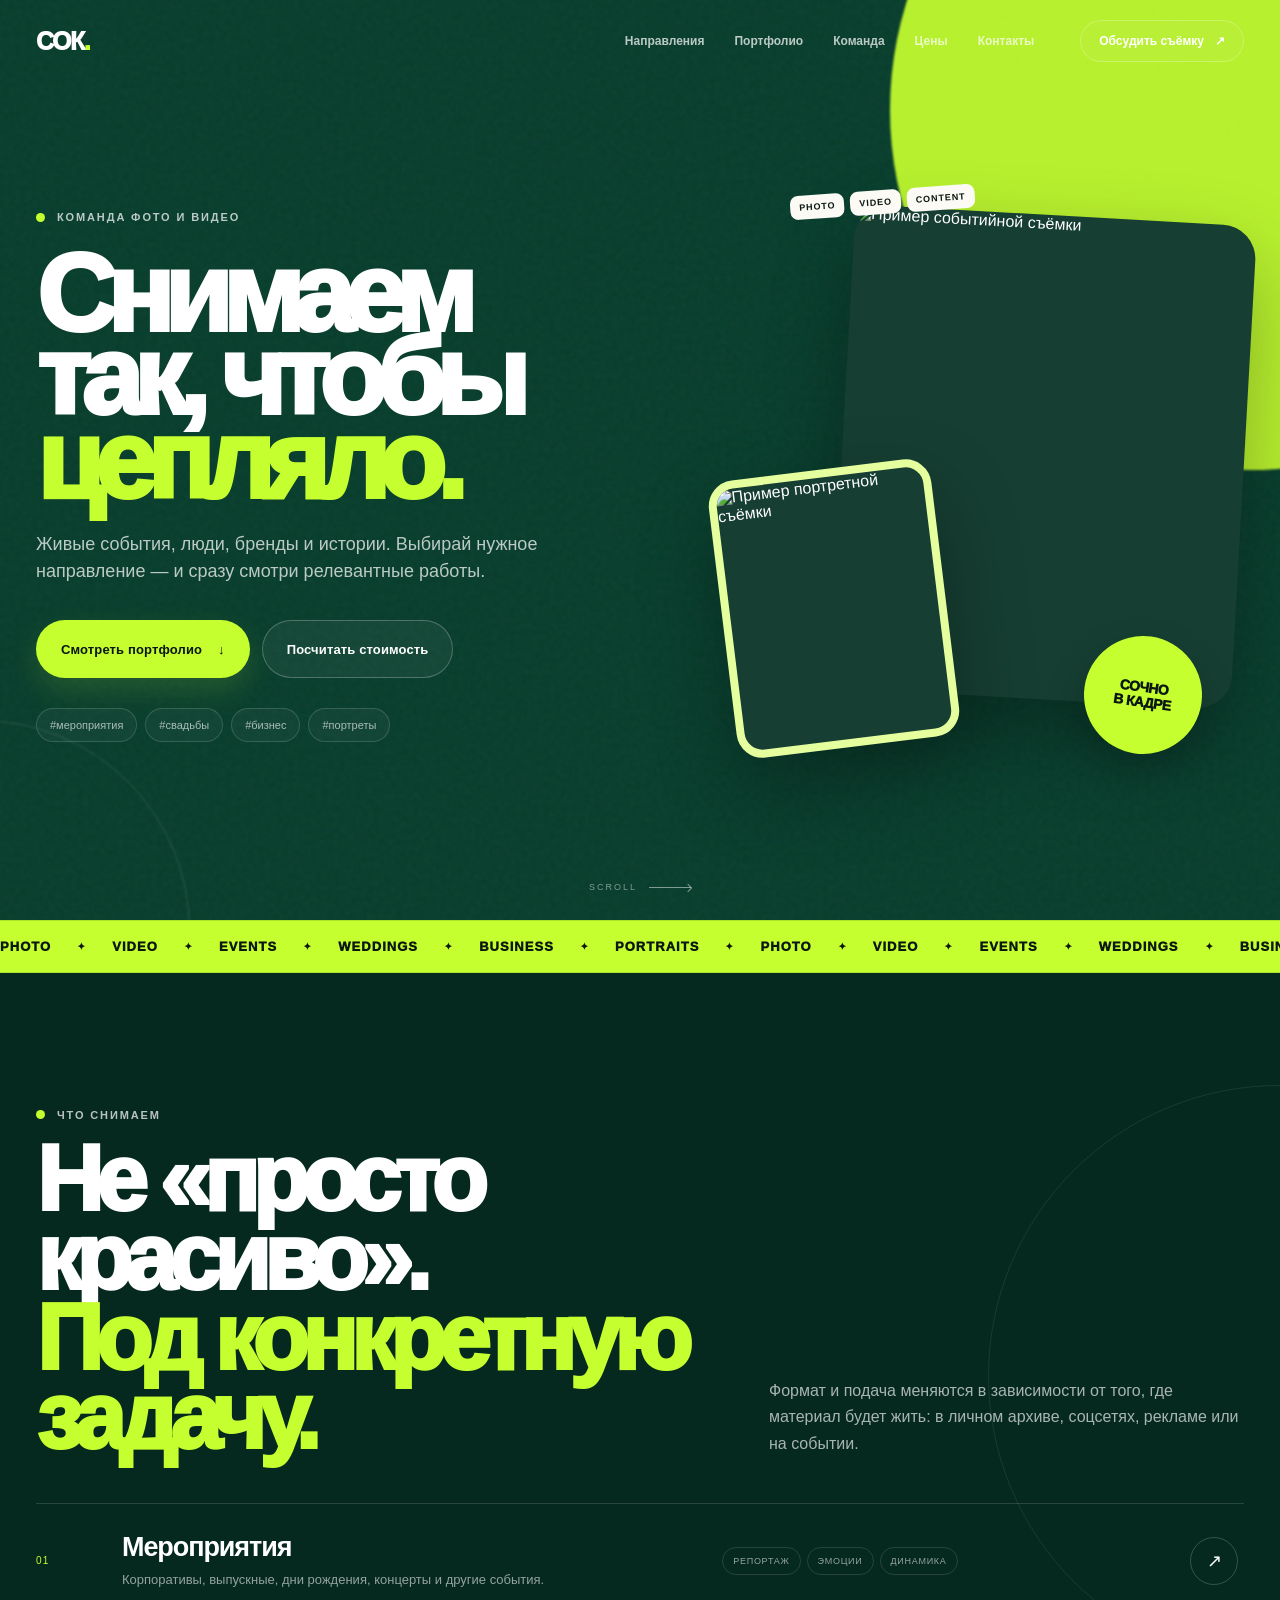
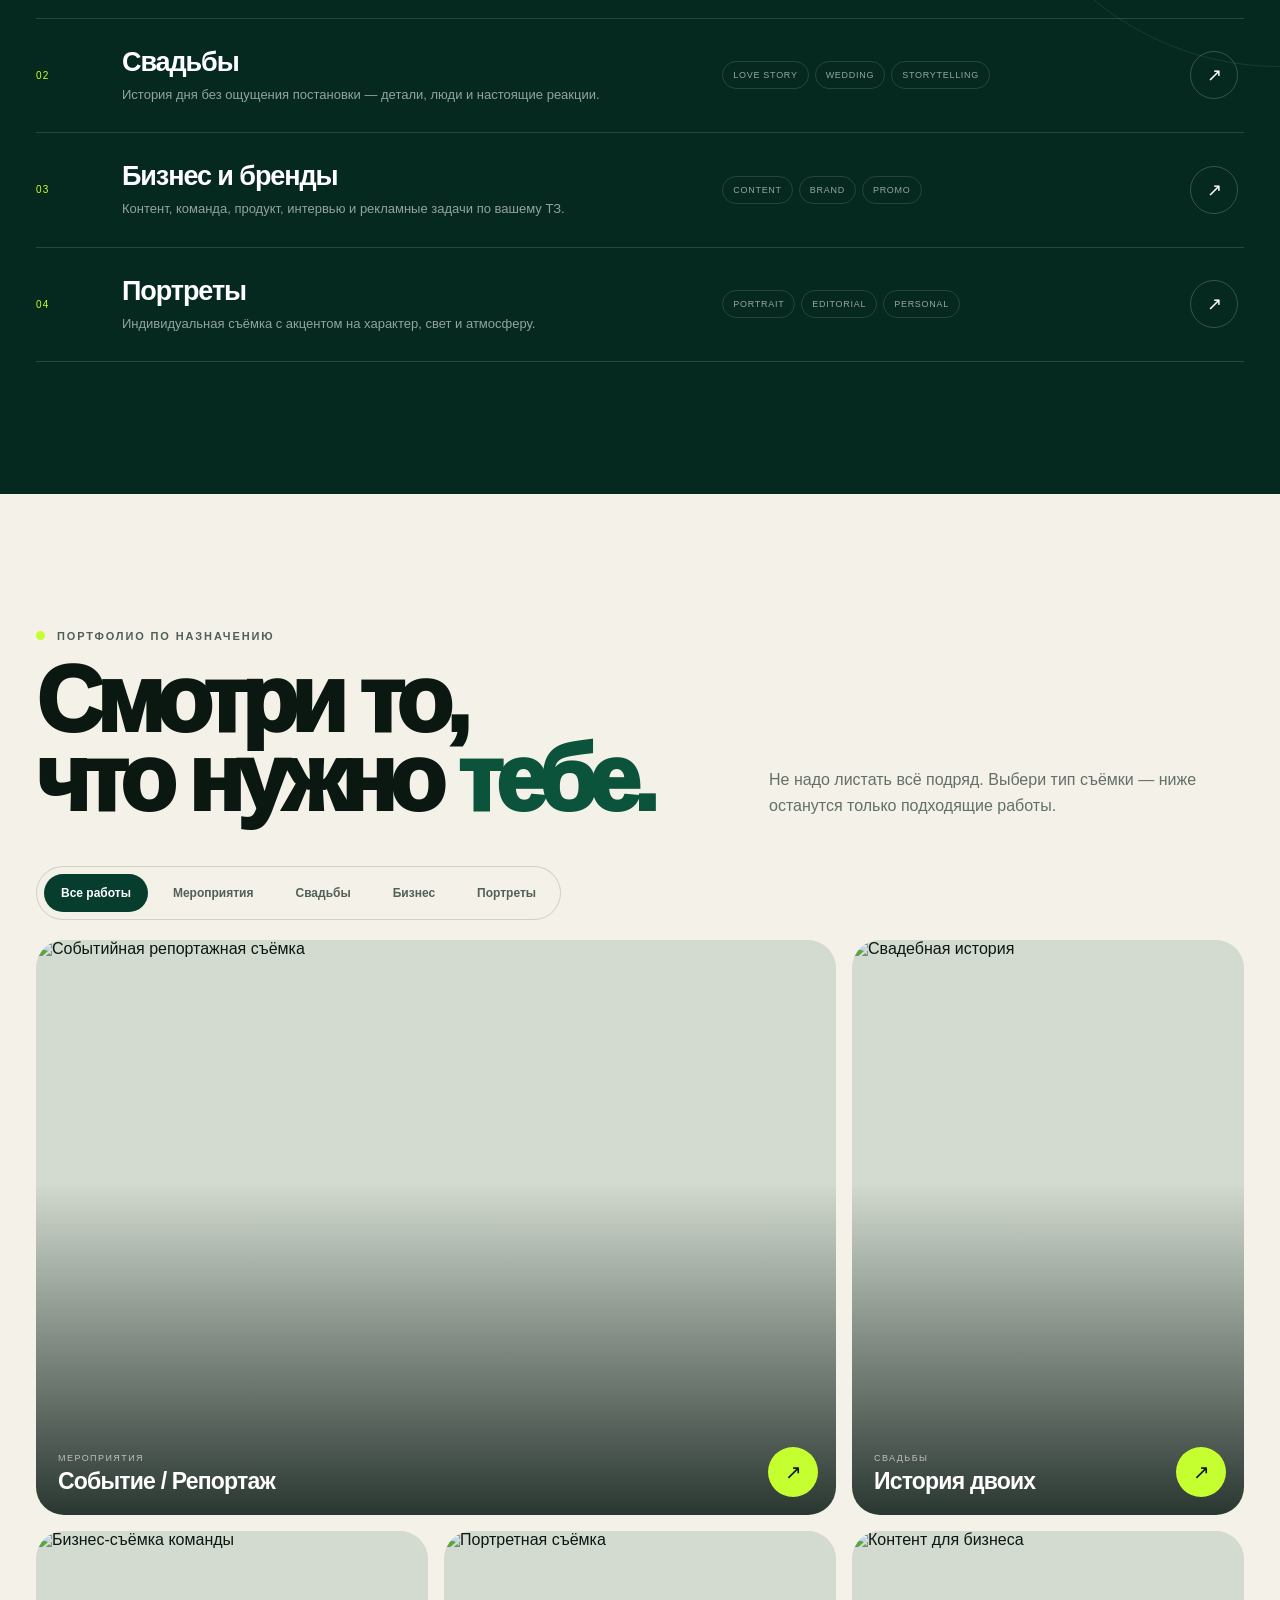
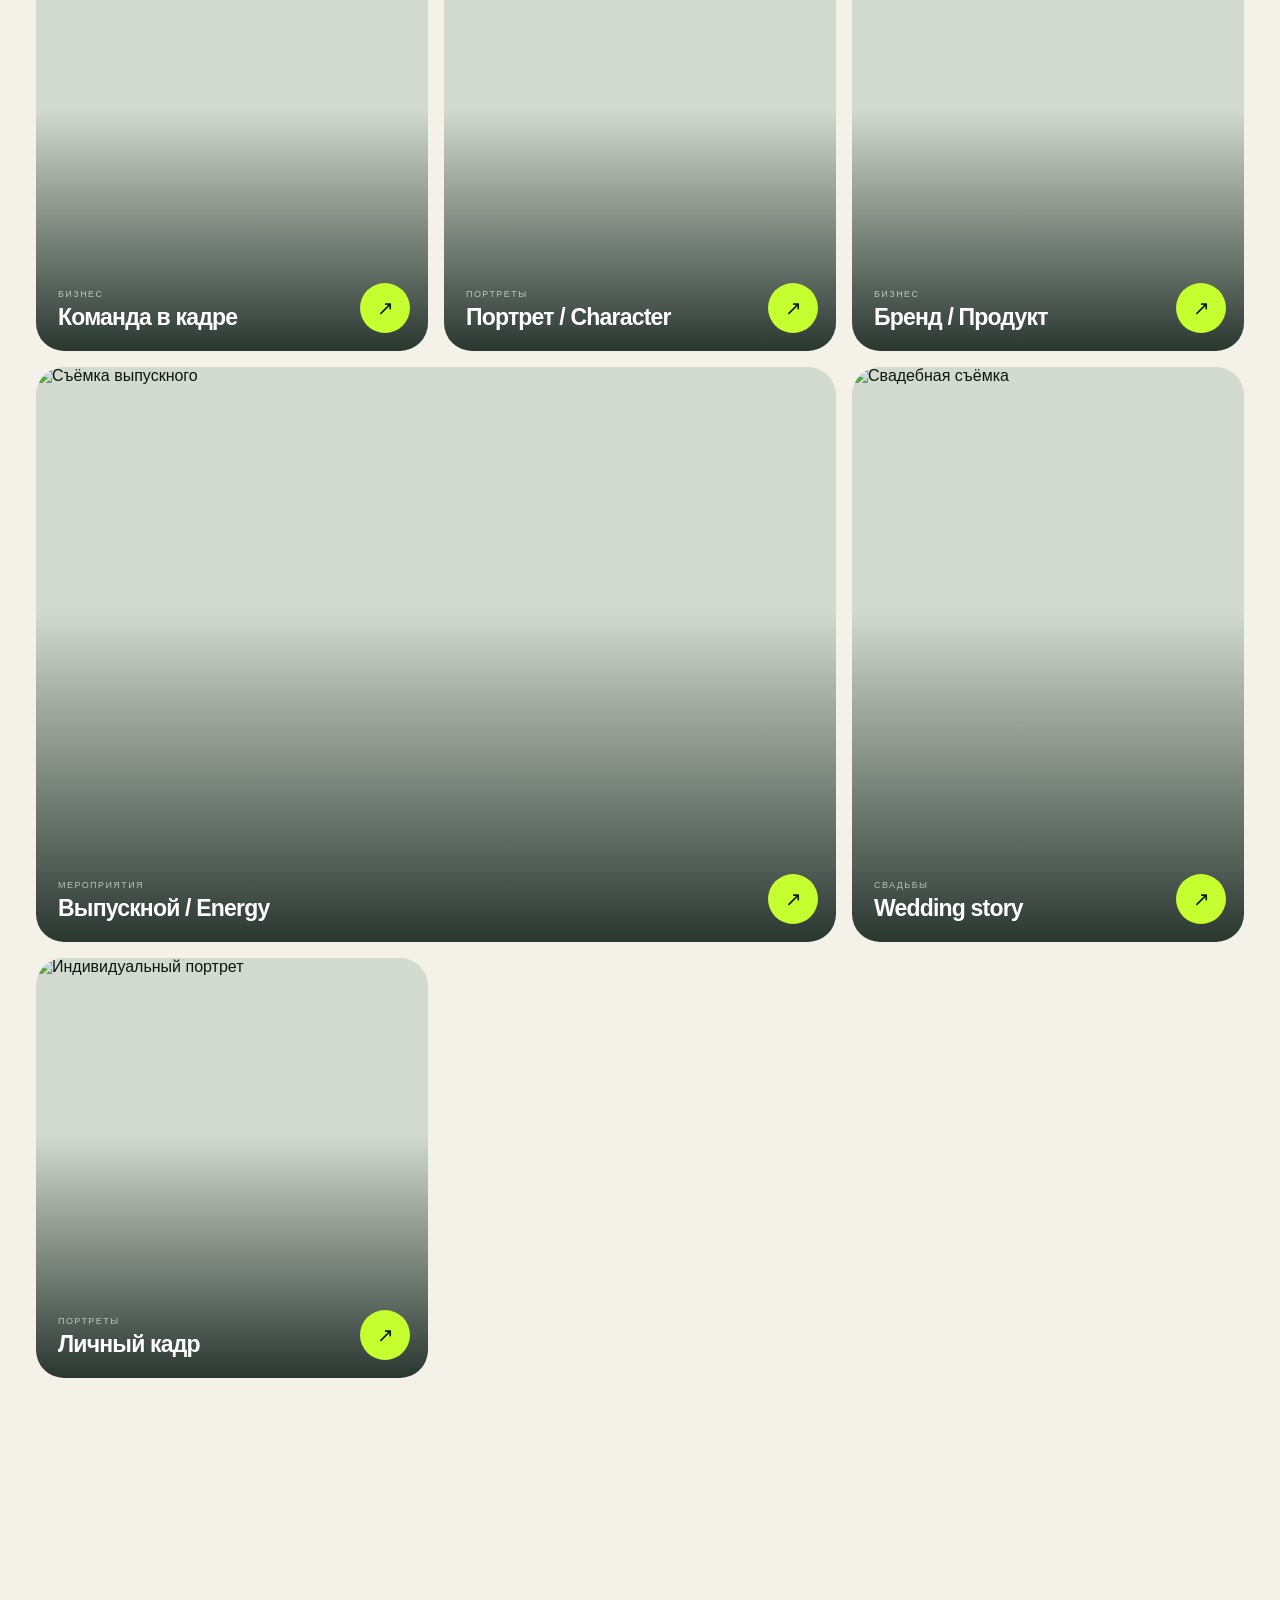
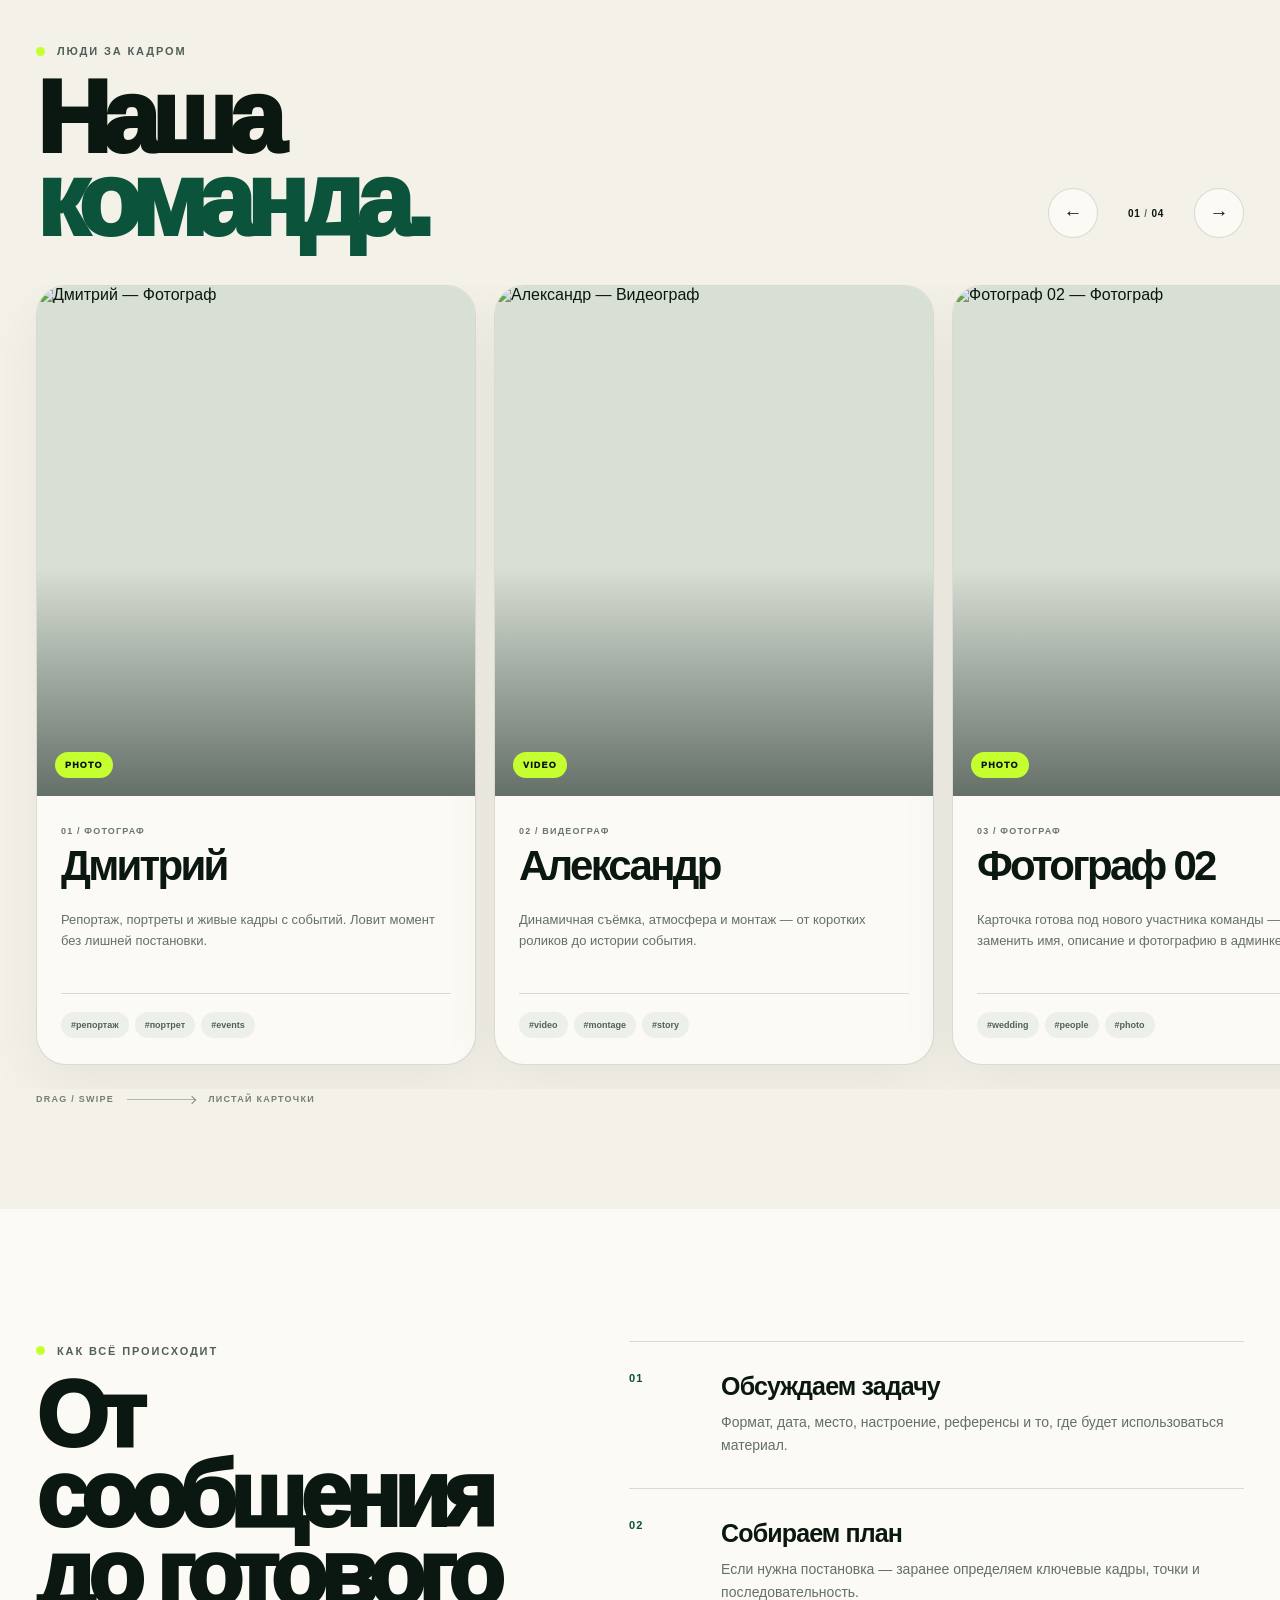
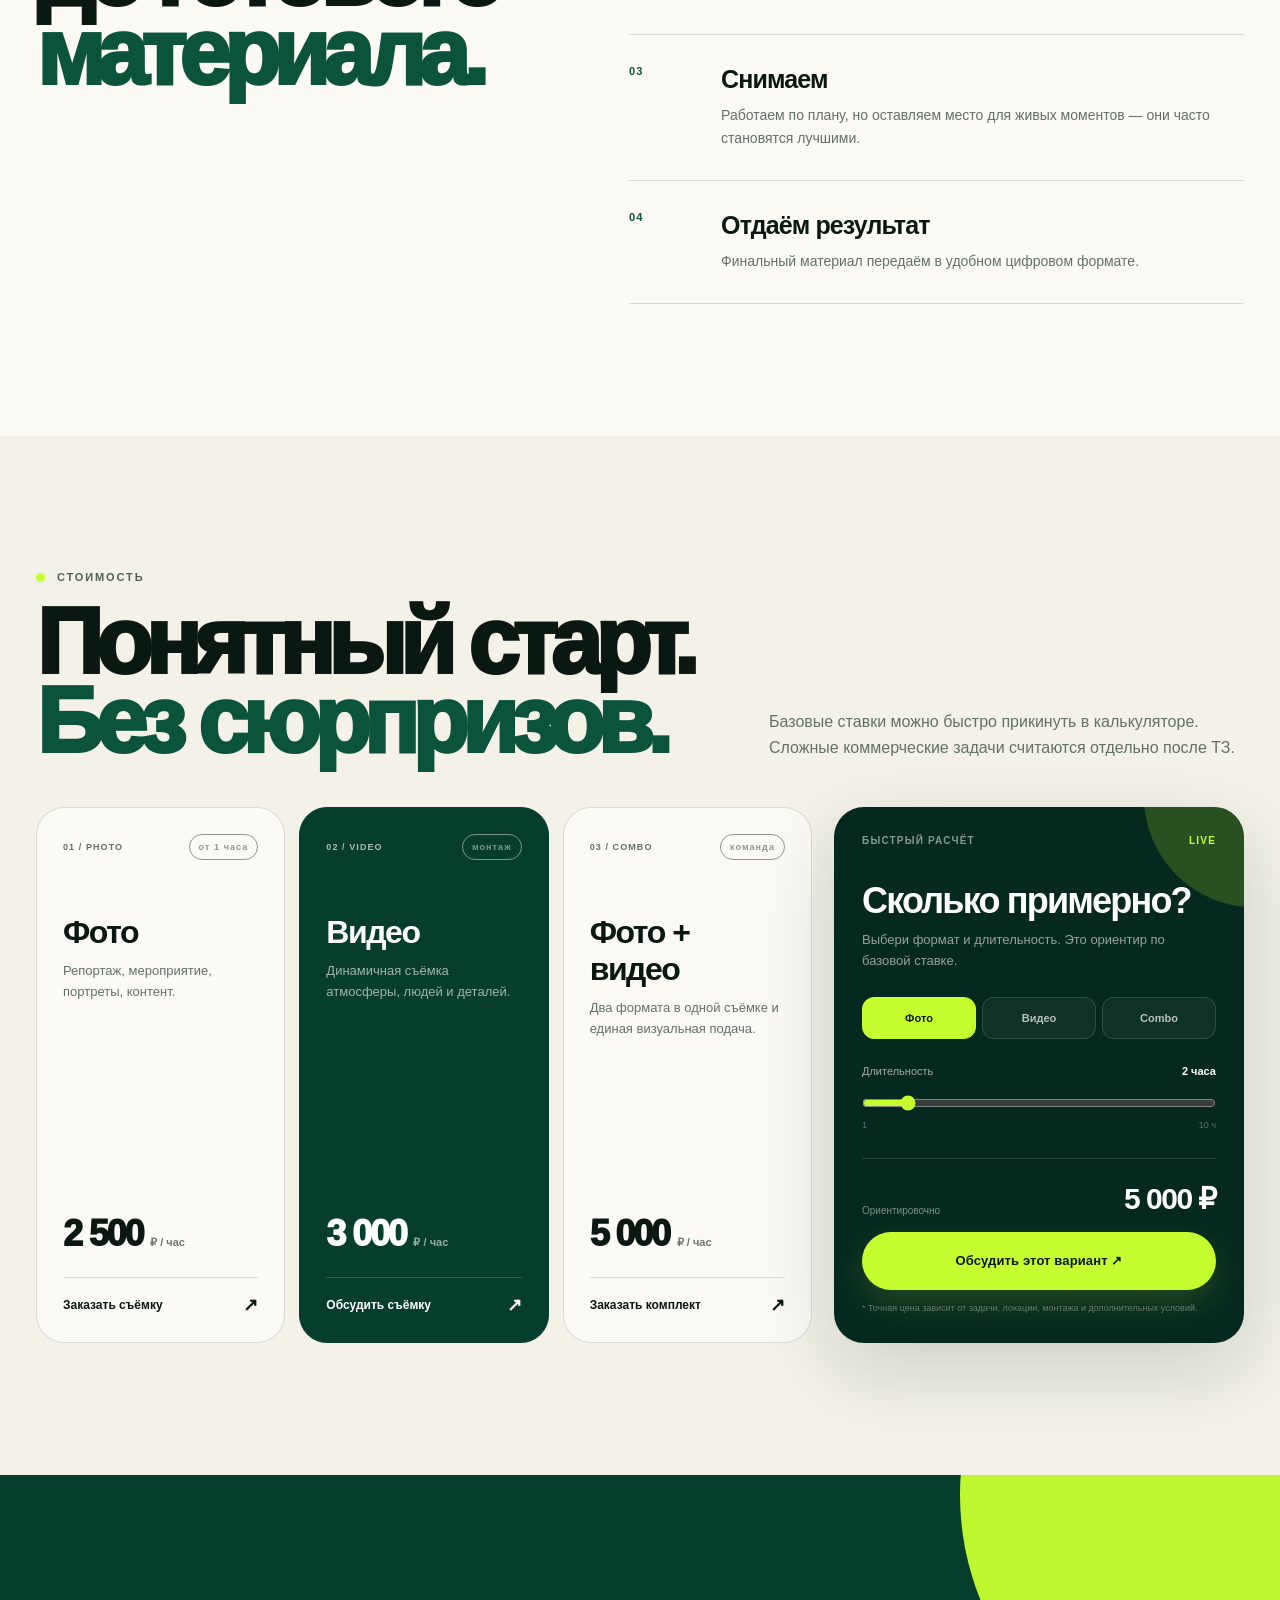
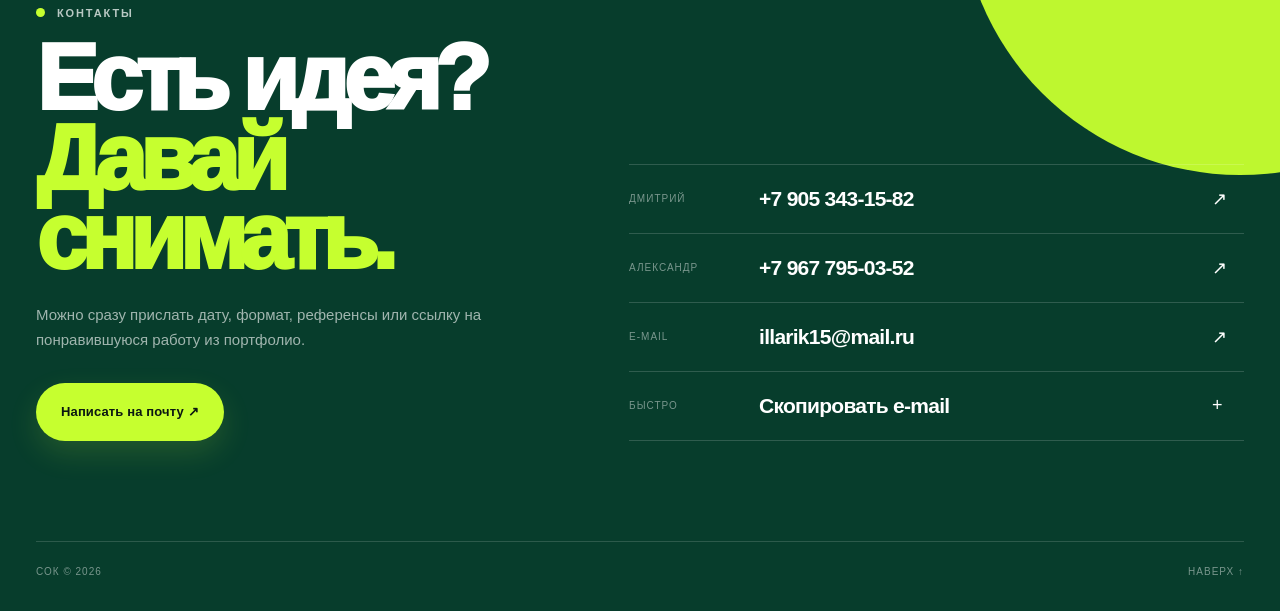
==== sok with adm panel/index.html @ 60351928 "Update navigation and add services section Rearranged navigation links and added a services section " ====
<!doctype html>
<html lang="ru">
<head>
  <meta charset="utf-8">
  <meta name="viewport" content="width=device-width, initial-scale=1, viewport-fit=cover">
  <meta name="theme-color" content="#073d2c">
  <meta name="description" content="СОК — фото, видео и контент для событий, свадеб, бизнеса и личных историй.">
  <title>СОК — фото / видео / контент</title>
  <link rel="preconnect" href="https://thb.tildacdn.pub" crossorigin>
  <link rel="stylesheet" href="styles.css">
</head>
<body data-cms="decap">
  <div class="cursor-glow" aria-hidden="true"></div>

  <header class="site-header" id="siteHeader">
    <div class="container header-inner">
      <a class="brand" href="#top" aria-label="СОК — на главную">СОК<span>.</span></a>

      <nav class="desktop-nav" aria-label="Основная навигация">
        <a href="#services">Направления</a>
        <a href="#portfolio">Портфолио</a>
        <a href="#team">Команда</a>
        <a href="#prices">Цены</a>
        <a href="#contacts">Контакты</a>
      </nav>

      <a class="header-cta" href="#contacts">Обсудить съёмку <span>↗</span></a>

      <button class="menu-toggle" type="button" aria-label="Открыть меню" aria-expanded="false" aria-controls="mobileMenu">
        <span></span><span></span>
      </button>
    </div>
  </header>

  <div class="mobile-menu" id="mobileMenu" aria-hidden="true">
    <nav aria-label="Мобильная навигация">
      <a href="#services"><span>01</span>Направления</a>
      <a href="#portfolio"><span>02</span>Портфолио</a>
      <a href="#team"><span>03</span>Команда</a>
      <a href="#prices"><span>04</span>Цены</a>
      <a href="#contacts"><span>05</span>Контакты</a>
    </nav>
    <div class="mobile-menu-foot">
      <span>Фото · видео · контент</span>
      <span>СОК © <span data-year></span></span>
    </div>
  </div>

  <main>
    <section class="hero" id="top">
      <div class="hero-noise" aria-hidden="true"></div>
      <div class="hero-blob hero-blob-a" aria-hidden="true"></div>
      <div class="hero-blob hero-blob-b" aria-hidden="true"></div>

      <div class="container hero-grid">
        <div class="hero-copy reveal">
          <div class="eyebrow" id="heroEyebrow"><span class="pulse-dot"></span> Команда фото и видео</div>
          <h1 id="heroTitle">Снимаем<br>так, чтобы<br><em>цепляло.</em></h1>
          <p class="hero-lead" id="heroLead">Живые события, люди, бренды и истории. Выбирай нужное направление — и сразу смотри релевантные работы.</p>
          <div class="hero-actions">
            <a class="btn btn-lime" href="#portfolio">Смотреть портфолио <span>↓</span></a>
            <a class="btn btn-ghost" href="#prices">Посчитать стоимость</a>
          </div>
          <div class="hero-tags" aria-label="Направления съёмки">
            <a href="#portfolio" data-hero-filter="event">#мероприятия</a>
            <a href="#portfolio" data-hero-filter="wedding">#свадьбы</a>
            <a href="#portfolio" data-hero-filter="business">#бизнес</a>
            <a href="#portfolio" data-hero-filter="portrait">#портреты</a>
          </div>
        </div>

        <div class="hero-visual reveal" aria-label="Примеры работ">
          <div class="hero-sticker sticker-one">СОЧНО<br>В КАДРЕ</div>
          <figure class="hero-photo hero-photo-main">
            <img id="heroMainImage" src="https://thb.tildacdn.pub/tild3663-3538-4334-a438-356663393230/-/empty/05062026-156.jpg" alt="Пример событийной съёмки" fetchpriority="high">
          </figure>
          <figure class="hero-photo hero-photo-small">
            <img id="heroSmallImage" src="https://thb.tildacdn.pub/tild3038-3430-4539-b730-656233613133/-/empty/RlPFHQmmNe0VCW8LSXV3.jpg" alt="Пример портретной съёмки" fetchpriority="high">
          </figure>
          <div class="hero-badge" aria-hidden="true"><span>PHOTO</span><span>VIDEO</span><span>CONTENT</span></div>
        </div>
      </div>

      <a class="scroll-cue" href="#services" aria-label="Прокрутить к направлениям">
        <span>SCROLL</span><i></i>
      </a>
    </section>

    <section class="ticker" aria-label="Направления">
      <div class="ticker-track">
        <span>PHOTO</span><b>✦</b><span>VIDEO</span><b>✦</b><span>EVENTS</span><b>✦</b><span>WEDDINGS</span><b>✦</b><span>BUSINESS</span><b>✦</b><span>PORTRAITS</span><b>✦</b>
        <span>PHOTO</span><b>✦</b><span>VIDEO</span><b>✦</b><span>EVENTS</span><b>✦</b><span>WEDDINGS</span><b>✦</b><span>BUSINESS</span><b>✦</b><span>PORTRAITS</span><b>✦</b>
      </div>
    </section>

    <section class="services section" id="services">
      <div class="container">
        <div class="section-head light reveal">
          <div>
            <div class="eyebrow"><span class="pulse-dot"></span> Что снимаем</div>
            <h2>Не «просто красиво».<br><em>Под конкретную задачу.</em></h2>
          </div>
          <p>Формат и подача меняются в зависимости от того, где материал будет жить: в личном архиве, соцсетях, рекламе или на событии.</p>
        </div>

        <div class="service-list" id="serviceList">
          <article class="service-row reveal">
            <span class="service-num">01</span>
            <div><h3>Мероприятия</h3><p>Корпоративы, выпускные, дни рождения, концерты и другие события.</p></div>
            <div class="service-tags"><span>репортаж</span><span>эмоции</span><span>динамика</span></div>
            <a href="#portfolio" data-service-filter="event" aria-label="Показать мероприятия в портфолио">↗</a>
          </article>
          <article class="service-row reveal">
            <span class="service-num">02</span>
            <div><h3>Свадьбы</h3><p>История дня без ощущения постановки — детали, люди и настоящие реакции.</p></div>
            <div class="service-tags"><span>love story</span><span>wedding</span><span>storytelling</span></div>
            <a href="#portfolio" data-service-filter="wedding" aria-label="Показать свадьбы в портфолио">↗</a>
          </article>
          <article class="service-row reveal">
            <span class="service-num">03</span>
            <div><h3>Бизнес и бренды</h3><p>Контент, команда, продукт, интервью и рекламные задачи по вашему ТЗ.</p></div>
            <div class="service-tags"><span>content</span><span>brand</span><span>promo</span></div>
            <a href="#portfolio" data-service-filter="business" aria-label="Показать бизнес-съёмки в портфолио">↗</a>
          </article>
          <article class="service-row reveal">
            <span class="service-num">04</span>
            <div><h3>Портреты</h3><p>Индивидуальная съёмка с акцентом на характер, свет и атмосферу.</p></div>
            <div class="service-tags"><span>portrait</span><span>editorial</span><span>personal</span></div>
            <a href="#portfolio" data-service-filter="portrait" aria-label="Показать портреты в портфолио">↗</a>
          </article>
        </div>
      </div>
    </section>

    <section class="portfolio section" id="portfolio">
      <div class="container">
        <div class="section-head reveal">
          <div>
            <div class="eyebrow dark"><span class="pulse-dot"></span> Портфолио по назначению</div>
            <h2>Смотри то,<br>что нужно <em>тебе.</em></h2>
          </div>
          <p>Не надо листать всё подряд. Выбери тип съёмки — ниже останутся только подходящие работы.</p>
        </div>

        <div class="portfolio-toolbar reveal" id="portfolioToolbar" role="tablist" aria-label="Фильтр портфолио">
          <button class="filter-btn active" type="button" data-filter="all" role="tab" aria-selected="true">Все работы</button>
          <button class="filter-btn" type="button" data-filter="event" role="tab" aria-selected="false">Мероприятия</button>
          <button class="filter-btn" type="button" data-filter="wedding" role="tab" aria-selected="false">Свадьбы</button>
          <button class="filter-btn" type="button" data-filter="business" role="tab" aria-selected="false">Бизнес</button>
          <button class="filter-btn" type="button" data-filter="portrait" role="tab" aria-selected="false">Портреты</button>
        </div>

        <div class="portfolio-grid" id="portfolioGrid">
          <article class="project project-wide reveal" data-category="event" data-title="Событие / Репортаж" data-index="0">
            <button class="project-open" type="button" aria-label="Открыть работу Событие / Репортаж">
              <img src="https://thb.tildacdn.pub/tild3663-3538-4334-a438-356663393230/-/empty/05062026-156.jpg" alt="Событийная репортажная съёмка" loading="lazy">
              <span class="project-overlay"></span>
              <span class="project-meta"><small>EVENT</small><strong>Событие / Репортаж</strong></span>
              <span class="project-arrow">↗</span>
            </button>
          </article>

          <article class="project project-tall reveal" data-category="wedding" data-title="История двоих" data-index="1">
            <button class="project-open" type="button" aria-label="Открыть работу История двоих">
              <img src="https://thb.tildacdn.pub/tild3465-3061-4566-a339-663062363765/-/empty/8FkZmIFanv853HRN__Sx.jpg" alt="Свадебная история" loading="lazy">
              <span class="project-overlay"></span>
              <span class="project-meta"><small>WEDDING</small><strong>История двоих</strong></span>
              <span class="project-arrow">↗</span>
            </button>
          </article>

          <article class="project reveal" data-category="business" data-title="Команда в кадре" data-index="2">
            <button class="project-open" type="button" aria-label="Открыть работу Команда в кадре">
              <img src="https://thb.tildacdn.pub/tild6131-3435-4732-b963-623565646362/-/empty/05062026-173.jpg" alt="Бизнес-съёмка команды" loading="lazy">
              <span class="project-overlay"></span>
              <span class="project-meta"><small>BUSINESS</small><strong>Команда в кадре</strong></span>
              <span class="project-arrow">↗</span>
            </button>
          </article>

          <article class="project reveal" data-category="portrait" data-title="Портрет / Character" data-index="3">
            <button class="project-open" type="button" aria-label="Открыть работу Портрет / Character">
              <img src="https://thb.tildacdn.pub/tild3038-3430-4539-b730-656233613133/-/empty/RlPFHQmmNe0VCW8LSXV3.jpg" alt="Портретная съёмка" loading="lazy">
              <span class="project-overlay"></span>
              <span class="project-meta"><small>PORTRAIT</small><strong>Портрет / Character</strong></span>
              <span class="project-arrow">↗</span>
            </button>
          </article>

          <article class="project project-wide reveal" data-category="event" data-title="Выпускной / Energy" data-index="4">
            <button class="project-open" type="button" aria-label="Открыть работу Выпускной / Energy">
              <img src="https://thb.tildacdn.pub/tild3664-3835-4136-a631-376330383562/-/empty/05062026-254.jpg" alt="Съёмка выпускного" loading="lazy">
              <span class="project-overlay"></span>
              <span class="project-meta"><small>EVENT</small><strong>Выпускной / Energy</strong></span>
              <span class="project-arrow">↗</span>
            </button>
          </article>

          <article class="project reveal" data-category="business" data-title="Бренд / Продукт" data-index="5">
            <button class="project-open" type="button" aria-label="Открыть работу Бренд / Продукт">
              <img src="https://thb.tildacdn.pub/tild6630-3532-4364-a630-616566643762/-/empty/05062026-269.jpg" alt="Контент для бизнеса" loading="lazy">
              <span class="project-overlay"></span>
              <span class="project-meta"><small>BUSINESS</small><strong>Бренд / Продукт</strong></span>
              <span class="project-arrow">↗</span>
            </button>
          </article>

          <article class="project project-tall reveal" data-category="wedding" data-title="Wedding story" data-index="6">
            <button class="project-open" type="button" aria-label="Открыть работу Wedding story">
              <img src="https://thb.tildacdn.pub/tild6362-6566-4732-a135-396266643039/-/empty/16ShKflx3mx-uxOaNarb.jpg" alt="Свадебная съёмка" loading="lazy">
              <span class="project-overlay"></span>
              <span class="project-meta"><small>WEDDING</small><strong>Wedding story</strong></span>
              <span class="project-arrow">↗</span>
            </button>
          </article>

          <article class="project reveal" data-category="portrait" data-title="Личный кадр" data-index="7">
            <button class="project-open" type="button" aria-label="Открыть работу Личный кадр">
              <img src="https://thb.tildacdn.pub/tild3334-3963-4764-a664-623238646462/-/empty/05062026-124.jpg" alt="Личная портретная съёмка" loading="lazy">
              <span class="project-overlay"></span>
              <span class="project-meta"><small>PORTRAIT</small><strong>Личный кадр</strong></span>
              <span class="project-arrow">↗</span>
            </button>
          </article>
        </div>
      </div>
    </section>

    <section class="team-showcase section" id="team">
      <div class="container">
        <div class="team-showcase-head reveal">
          <div>
            <div class="eyebrow dark"><span class="pulse-dot"></span> Люди за кадром</div>
            <h2>Наша<br><em>команда.</em></h2>
          </div>
          <div class="team-slider-controls" aria-label="Листать карточки команды">
            <button class="team-arrow team-prev" type="button" aria-label="Предыдущие карточки">←</button>
            <span><b id="teamCurrent">01</b> / <i id="teamTotal">04</i></span>
            <button class="team-arrow team-next" type="button" aria-label="Следующие карточки">→</button>
          </div>
        </div>
      </div>

      <div class="team-rail-wrap reveal">
        <div class="team-rail" id="teamRail" tabindex="0" aria-label="Карточки фотографов и видеографов">
          <article class="team-card" data-team-index="0">
            <figure>
              <img src="https://thb.tildacdn.pub/tild3038-3430-4539-b730-656233613133/-/empty/RlPFHQmmNe0VCW8LSXV3.jpg" alt="Дмитрий — фотограф" loading="lazy">
              <span>PHOTO</span>
            </figure>
            <div class="team-card-copy">
              <div><small>01 / Фотограф</small><h3>Дмитрий</h3></div>
              <p>Репортаж, портреты и живые кадры с событий. Ловит момент без лишней постановки.</p>
              <div class="team-tags"><span>#репортаж</span><span>#портрет</span><span>#events</span></div>
            </div>
          </article>

          <article class="team-card" data-team-index="1">
            <figure>
              <img src="https://thb.tildacdn.pub/tild3663-3538-4334-a438-356663393230/-/empty/05062026-156.jpg" alt="Александр — видеограф" loading="lazy">
              <span>VIDEO</span>
            </figure>
            <div class="team-card-copy">
              <div><small>02 / Видеограф</small><h3>Александр</h3></div>
              <p>Динамичная съёмка, атмосфера и монтаж — от коротких роликов до истории события.</p>
              <div class="team-tags"><span>#video</span><span>#montage</span><span>#story</span></div>
            </div>
          </article>

          <article class="team-card" data-team-index="2">
            <figure>
              <img src="https://thb.tildacdn.pub/tild3465-3061-4566-a339-663062363765/-/empty/8FkZmIFanv853HRN__Sx.jpg" alt="Карточка фотографа" loading="lazy">
              <span>PHOTO</span>
            </figure>
            <div class="team-card-copy">
              <div><small>03 / Фотограф</small><h3>Фотограф 02</h3></div>
              <p>Карточка готова под нового участника команды — имя, описание и фотографию можно заменить через админку.</p>
              <div class="team-tags"><span>#wedding</span><span>#people</span><span>#photo</span></div>
            </div>
          </article>

          <article class="team-card" data-team-index="3">
            <figure>
              <img src="https://thb.tildacdn.pub/tild6630-3532-4364-a630-616566643762/-/empty/05062026-269.jpg" alt="Карточка видеографа" loading="lazy">
              <span>VIDEO</span>
            </figure>
            <div class="team-card-copy">
              <div><small>04 / Видеограф</small><h3>Видеограф 02</h3></div>
              <p>Карточка готова под нового участника команды — структура сайта автоматически подхватит изменения.</p>
              <div class="team-tags"><span>#content</span><span>#reels</span><span>#video</span></div>
            </div>
          </article>
        </div>
      </div>

      <div class="container team-swipe-hint">
        <span>DRAG / SWIPE</span><i></i><span>Листай карточки</span>
      </div>
    </section>

    <section class="process section">
      <div class="container">
        <div class="process-grid">
          <div class="process-intro reveal">
            <div class="eyebrow dark"><span class="pulse-dot"></span> Как всё происходит</div>
            <h2>От сообщения<br>до готового<br><em>материала.</em></h2>
          </div>
          <ol class="steps" id="processSteps">
            <li class="reveal"><span>01</span><div><strong>Обсуждаем задачу</strong><p>Формат, дата, место, настроение, референсы и то, где будет использоваться материал.</p></div></li>
            <li class="reveal"><span>02</span><div><strong>Собираем план</strong><p>Если нужна постановка — заранее определяем ключевые кадры, точки и последовательность.</p></div></li>
            <li class="reveal"><span>03</span><div><strong>Снимаем</strong><p>Работаем по плану, но оставляем место для живых моментов — они часто становятся лучшими.</p></div></li>
            <li class="reveal"><span>04</span><div><strong>Отдаём результат</strong><p>Финальный материал передаём в удобном цифровом формате.</p></div></li>
          </ol>
        </div>
      </div>
    </section>

    <section class="prices section" id="prices">
      <div class="container">
        <div class="section-head reveal">
          <div>
            <div class="eyebrow dark"><span class="pulse-dot"></span> Стоимость</div>
            <h2>Понятный старт.<br><em>Без сюрпризов.</em></h2>
          </div>
          <p>Базовые ставки можно быстро прикинуть в калькуляторе. Сложные коммерческие задачи считаются отдельно после ТЗ.</p>
        </div>

        <div class="price-layout">
          <div class="price-cards" id="priceCards">
            <article class="price-card reveal">
              <div class="price-card-top"><span>01 / PHOTO</span><span class="price-pill">от 1 часа</span></div>
              <h3>Фото</h3>
              <p>Репортаж, мероприятие, портреты, контент.</p>
              <div class="price-value">2 500 <small>₽ / час</small></div>
              <a class="text-link" href="#contacts">Заказать съёмку <span>↗</span></a>
            </article>

            <article class="price-card featured reveal">
              <div class="price-card-top"><span>02 / VIDEO</span><span class="price-pill">монтаж</span></div>
              <h3>Видео</h3>
              <p>Динамичная съёмка атмосферы, людей и деталей.</p>
              <div class="price-value">3 000 <small>₽ / час</small></div>
              <a class="text-link" href="#contacts">Обсудить съёмку <span>↗</span></a>
            </article>

            <article class="price-card reveal">
              <div class="price-card-top"><span>03 / COMBO</span><span class="price-pill">команда</span></div>
              <h3>Фото + видео</h3>
              <p>Два формата в одной съёмке и единая визуальная подача.</p>
              <div class="price-value">5 000 <small>₽ / час</small></div>
              <a class="text-link" href="#contacts">Заказать комплект <span>↗</span></a>
            </article>
          </div>

          <aside class="calculator reveal" aria-label="Калькулятор стоимости">
            <div class="calc-head"><span>Быстрый расчёт</span><span class="calc-live">LIVE</span></div>
            <h3>Сколько примерно?</h3>
            <p>Выбери формат и длительность. Это ориентир по базовой ставке.</p>

            <div class="calc-switch" id="calcSwitch" role="radiogroup" aria-label="Формат съёмки">
              <button class="calc-plan active" type="button" data-rate="2500" data-plan="Фото" aria-pressed="true">Фото</button>
              <button class="calc-plan" type="button" data-rate="3000" data-plan="Видео" aria-pressed="false">Видео</button>
              <button class="calc-plan" type="button" data-rate="5000" data-plan="Фото + видео" aria-pressed="false">Combo</button>
            </div>

            <div class="hours-row">
              <label for="hoursRange">Длительность</label>
              <output id="hoursOutput" for="hoursRange">2 часа</output>
            </div>
            <input class="range" id="hoursRange" type="range" min="1" max="10" step="1" value="2">
            <div class="range-labels"><span>1</span><span>10 ч</span></div>

            <div class="calc-total">
              <span>Ориентировочно</span>
              <strong id="calcTotal">5 000 ₽</strong>
            </div>
            <a class="btn btn-lime btn-full" id="calcCta" href="#contacts">Обсудить этот вариант ↗</a>
            <small>* Точная цена зависит от задачи, локации, монтажа и дополнительных условий.</small>
          </aside>
        </div>
      </div>
    </section>

    <section class="contacts" id="contacts">
      <div class="contact-orb" aria-hidden="true"></div>
      <div class="container contact-grid">
        <div class="contact-copy reveal" id="contactCopy">
          <div class="eyebrow"><span class="pulse-dot"></span> Контакты</div>
          <h2 id="contactTitle">Есть идея?<br><em>Давай снимать.</em></h2>
          <p id="contactLead">Можно сразу прислать дату, формат, референсы или ссылку на понравившуюся работу из портфолио.</p>
          <a class="btn btn-lime" id="contactPrimary" href="mailto:illarik15@mail.ru?subject=Заявка%20на%20съёмку">Написать на почту ↗</a>
        </div>

        <div class="contact-list reveal" id="contactList">
          <a href="tel:+79053431582"><span>Дмитрий</span><strong>+7 905 343-15-82</strong><i>↗</i></a>
          <a href="tel:+79677950352"><span>Александр</span><strong>+7 967 795-03-52</strong><i>↗</i></a>
          <a href="mailto:illarik15@mail.ru"><span>E-mail</span><strong>illarik15@mail.ru</strong><i>↗</i></a>
          <button type="button" class="copy-mail" data-copy="illarik15@mail.ru"><span>Быстро</span><strong>Скопировать e-mail</strong><i>+</i></button>
        </div>
      </div>

      <div class="container contact-bottom">
        <span>СОК © <span data-year></span></span>
        <a href="#top">Наверх ↑</a>
      </div>
    </section>
  </main>

  <div class="lightbox" id="lightbox" aria-hidden="true" role="dialog" aria-modal="true" aria-label="Просмотр работы">
    <button class="lightbox-close" type="button" aria-label="Закрыть">×</button>
    <button class="lightbox-nav lightbox-prev" type="button" aria-label="Предыдущая работа">←</button>
    <figure class="lightbox-figure">
      <img id="lightboxImage" src="" alt="">
      <figcaption><span id="lightboxCategory"></span><strong id="lightboxTitle"></strong></figcaption>
    </figure>
    <button class="lightbox-nav lightbox-next" type="button" aria-label="Следующая работа">→</button>
  </div>

  <script src="app.js" defer></script>
</body>
</html>
---- sok with adm panel/styles.css ----
:root{
  --forest:#073d2c;
  --forest-2:#0b533a;
  --forest-3:#06291f;
  --lime:#c6ff2f;
  --lime-soft:#e6ff9e;
  --mint:#dffbd6;
  --cream:#f3f1e8;
  --paper:#fbfaf5;
  --ink:#0b1711;
  --muted:#637068;
  --line:rgba(11,23,17,.14);
  --white:rgba(255,255,255,.94);
  --radius:30px;
  --shadow:0 26px 80px rgba(5,35,25,.16);
}

*{box-sizing:border-box}
html{scroll-behavior:smooth;scroll-padding-top:82px}
body{margin:0;background:var(--cream);color:var(--ink);font-family:Inter,Arial,Helvetica,sans-serif;-webkit-font-smoothing:antialiased;overflow-x:hidden}
body.menu-open,body.lightbox-open{overflow:hidden}
a{color:inherit;text-decoration:none}
button,input{font:inherit}
button{color:inherit}
img{display:block;max-width:100%}
::selection{background:var(--lime);color:var(--ink)}
.container{width:min(1240px,calc(100% - 72px));margin:0 auto}
.section{padding:132px 0}
.reveal{opacity:0;transform:translateY(22px);transition:opacity .7s cubic-bezier(.2,.7,.2,1),transform .7s cubic-bezier(.2,.7,.2,1)}
.reveal.in-view{opacity:1;transform:none}
.eyebrow{display:inline-flex;align-items:center;gap:12px;font-size:11px;font-weight:850;letter-spacing:.17em;text-transform:uppercase;color:rgba(255,255,255,.72)}
.eyebrow.dark{color:#506058}
.pulse-dot{width:9px;height:9px;border-radius:50%;background:var(--lime);box-shadow:0 0 0 0 rgba(198,255,47,.45);animation:pulse 2s infinite}
@keyframes pulse{70%{box-shadow:0 0 0 10px rgba(198,255,47,0)}100%{box-shadow:0 0 0 0 rgba(198,255,47,0)}}

.btn{display:inline-flex;align-items:center;justify-content:center;gap:16px;min-height:58px;padding:0 24px;border-radius:999px;border:1px solid transparent;font-size:13px;font-weight:850;letter-spacing:.01em;transition:transform .22s ease,background .22s ease,color .22s ease,border-color .22s ease}
.btn:hover{transform:translateY(-2px)}
.btn-lime{background:var(--lime);color:var(--ink);box-shadow:0 12px 30px rgba(198,255,47,.14)}
.btn-lime:hover{background:#d3ff5c}
.btn-ghost{background:rgba(255,255,255,.05);border-color:rgba(255,255,255,.24);color:#fff}
.btn-ghost:hover{background:rgba(255,255,255,.1);border-color:rgba(255,255,255,.38)}
.btn-full{width:100%}

.site-header{position:fixed;inset:0 0 auto;z-index:100;height:82px;color:#fff;transition:background .25s ease,backdrop-filter .25s ease,border-color .25s ease}
.site-header.scrolled{background:rgba(6,41,31,.82);backdrop-filter:blur(18px);border-bottom:1px solid rgba(255,255,255,.12)}
.header-inner{height:100%;display:flex;align-items:center;gap:32px}
.brand{font-size:25px;font-weight:950;letter-spacing:-.06em;line-height:1}
.brand span{color:var(--lime)}
.desktop-nav{margin-left:auto;display:flex;align-items:center;gap:30px}
.desktop-nav a{font-size:12px;font-weight:750;color:rgba(255,255,255,.72);transition:color .2s ease}
.desktop-nav a:hover{color:#fff}
.header-cta{display:inline-flex;align-items:center;gap:11px;margin-left:14px;min-height:42px;padding:0 18px;border:1px solid rgba(255,255,255,.23);border-radius:999px;font-size:12px;font-weight:800;background:rgba(255,255,255,.04)}
.header-cta:hover{background:var(--lime);border-color:var(--lime);color:var(--ink)}
.menu-toggle{display:none;margin-left:auto;width:44px;height:44px;border-radius:50%;border:1px solid rgba(255,255,255,.2);background:rgba(255,255,255,.05);align-items:center;justify-content:center;flex-direction:column;gap:6px;cursor:pointer;position:relative;z-index:102}
.menu-toggle span{display:block;width:18px;height:1.5px;background:#fff;transition:.25s ease}
.menu-toggle[aria-expanded="true"] span:first-child{transform:translateY(3.75px) rotate(45deg)}
.menu-toggle[aria-expanded="true"] span:last-child{transform:translateY(-3.75px) rotate(-45deg)}
.mobile-menu{position:fixed;z-index:99;inset:0;background:var(--forest-3);color:#fff;padding:120px 26px 26px;display:flex;flex-direction:column;justify-content:space-between;visibility:hidden;opacity:0;transform:translateY(-14px);transition:.28s ease}
.mobile-menu.open{visibility:visible;opacity:1;transform:none}
.mobile-menu nav{display:grid}
.mobile-menu nav a{display:flex;align-items:center;gap:16px;padding:18px 0;border-bottom:1px solid rgba(255,255,255,.12);font-size:clamp(34px,12vw,62px);font-weight:900;letter-spacing:-.055em}
.mobile-menu nav a span{font-size:10px;letter-spacing:.12em;color:var(--lime);width:28px}
.mobile-menu-foot{display:flex;justify-content:space-between;gap:20px;font-size:11px;color:rgba(255,255,255,.55);text-transform:uppercase;letter-spacing:.1em}

.hero{position:relative;min-height:920px;background:var(--forest);color:#fff;overflow:hidden;display:flex;align-items:center;padding:110px 0 80px}
.hero-noise{position:absolute;inset:0;opacity:.16;pointer-events:none;background-image:url("data:image/svg+xml,%3Csvg viewBox='0 0 180 180' xmlns='http://www.w3.org/2000/svg'%3E%3Cfilter id='n'%3E%3CfeTurbulence type='fractalNoise' baseFrequency='.9' numOctaves='3' stitchTiles='stitch'/%3E%3C/filter%3E%3Crect width='100%25' height='100%25' filter='url(%23n)' opacity='.26'/%3E%3C/svg%3E")}
.hero-blob{position:absolute;border-radius:50%;filter:blur(1px);pointer-events:none}
.hero-blob-a{width:720px;height:720px;right:-330px;top:-250px;background:var(--lime);opacity:.92}
.hero-blob-b{width:420px;height:420px;left:-230px;bottom:-220px;border:1px solid rgba(255,255,255,.14)}
.hero-grid{position:relative;z-index:2;display:grid;grid-template-columns:minmax(0,1.08fr) minmax(430px,.92fr);gap:74px;align-items:center}
.hero-copy h1{margin:26px 0 28px;font-size:clamp(76px,8.6vw,142px);line-height:.76;letter-spacing:-.085em;font-weight:950;max-width:820px}
.hero-copy h1 em,.section-head h2 em,.process-intro h2 em,.contact-copy h2 em{font-style:normal;color:var(--lime)}
.hero-lead{max-width:610px;margin:0;color:rgba(255,255,255,.72);font-size:18px;line-height:1.55}
.hero-actions{display:flex;gap:12px;flex-wrap:wrap;margin-top:34px}
.hero-tags{display:flex;flex-wrap:wrap;gap:8px;margin-top:30px}
.hero-tags a{padding:10px 13px;border:1px solid rgba(255,255,255,.15);border-radius:999px;font-size:11px;color:rgba(255,255,255,.64);background:rgba(255,255,255,.035);transition:.2s}
.hero-tags a:hover{color:var(--ink);background:var(--lime);border-color:var(--lime)}
.hero-visual{height:620px;position:relative}
.hero-photo{position:absolute;margin:0;overflow:hidden;background:#163e32;box-shadow:0 34px 80px rgba(0,0,0,.28);transition:transform .25s ease}
.hero-photo img{width:100%;height:100%;object-fit:cover}
.hero-photo-main{width:77%;height:78%;right:0;top:8%;border-radius:34px;transform:rotate(3.2deg)}
.hero-photo-small{width:43%;height:45%;left:0;bottom:6%;border-radius:26px;border:8px solid var(--lime-soft);transform:rotate(-7deg)}
.hero-sticker{position:absolute;z-index:4;right:8%;bottom:5%;width:118px;height:118px;border-radius:50%;display:grid;place-items:center;text-align:center;background:var(--lime);color:var(--ink);font-weight:950;font-size:14px;line-height:1.05;letter-spacing:-.04em;transform:rotate(8deg);box-shadow:0 18px 40px rgba(0,0,0,.18)}
.hero-badge{position:absolute;left:13%;top:4%;z-index:4;display:flex;gap:6px;flex-wrap:wrap;max-width:190px;transform:rotate(-4deg)}
.hero-badge span{background:var(--paper);color:var(--ink);padding:7px 9px;border-radius:8px;font-size:9px;font-weight:900;letter-spacing:.1em}
.scroll-cue{position:absolute;z-index:3;left:50%;bottom:28px;display:flex;align-items:center;gap:12px;transform:translateX(-50%);font-size:9px;letter-spacing:.22em;color:rgba(255,255,255,.48)}
.scroll-cue i{display:block;width:42px;height:1px;background:currentColor;position:relative}
.scroll-cue i:after{content:"";position:absolute;right:0;top:-2px;width:5px;height:5px;border-right:1px solid currentColor;border-bottom:1px solid currentColor;transform:rotate(-45deg)}

.ticker{overflow:hidden;background:var(--lime);border-top:1px solid rgba(11,23,17,.12);border-bottom:1px solid rgba(11,23,17,.12)}
.ticker-track{display:flex;width:max-content;align-items:center;gap:26px;padding:18px 0;animation:ticker 28s linear infinite;font-size:13px;font-weight:950;letter-spacing:.08em}
.ticker-track b{font-size:10px}
@keyframes ticker{to{transform:translateX(-50%)}}

.section-head{display:flex;align-items:end;justify-content:space-between;gap:60px;margin-bottom:46px}
.section-head h2,.process-intro h2,.contact-copy h2{margin:17px 0 0;font-size:clamp(54px,7.2vw,102px);line-height:.86;letter-spacing:-.075em;font-weight:950}
.section-head h2 em,.process-intro h2 em{color:var(--forest-2)}
.section-head>p{max-width:475px;margin:0;color:var(--muted);font-size:16px;line-height:1.65}
.section-head.light h2,.section-head.light>p{color:#fff}
.section-head.light h2 em{color:var(--lime)}
.section-head.light>p{color:rgba(255,255,255,.65)}

.portfolio-toolbar{display:flex;flex-wrap:wrap;gap:8px;margin-bottom:20px;position:sticky;top:94px;z-index:10;width:max-content;max-width:100%;padding:7px;background:rgba(243,241,232,.88);backdrop-filter:blur(12px);border:1px solid var(--line);border-radius:999px}
.filter-btn{border:0;background:transparent;padding:12px 17px;border-radius:999px;font-size:12px;font-weight:800;cursor:pointer;color:#526057;transition:.2s ease}
.filter-btn:hover{color:var(--ink)}
.filter-btn.active{background:var(--forest);color:#fff}
.portfolio-grid{display:grid;grid-template-columns:repeat(12,1fr);grid-auto-flow:dense;gap:16px}
.project{grid-column:span 4;min-height:420px;transition:opacity .22s ease,transform .22s ease}
.project.project-wide{grid-column:span 8}
.project.project-tall{min-height:575px}
.project.is-hidden{display:none}
.project-open{position:relative;display:block;width:100%;height:100%;min-height:inherit;padding:0;border:0;border-radius:28px;overflow:hidden;background:#d7dfd4;cursor:pointer;text-align:left;box-shadow:0 0 0 rgba(0,0,0,0);transition:transform .28s ease,box-shadow .28s ease}
.project-open img{position:absolute;inset:0;width:100%;height:100%;object-fit:cover;transition:transform .55s cubic-bezier(.2,.7,.2,1),filter .35s ease}
.project-overlay{position:absolute;inset:0;background:linear-gradient(180deg,rgba(4,18,13,.02) 42%,rgba(4,18,13,.82) 100%);transition:background .25s ease}
.project-meta{position:absolute;z-index:2;left:22px;right:80px;bottom:20px;color:#fff;display:grid;gap:5px}
.project-meta small{font-size:9px;letter-spacing:.16em;opacity:.64}
.project-meta strong{font-size:23px;letter-spacing:-.035em}
.project-arrow{position:absolute;z-index:2;right:18px;bottom:18px;width:50px;height:50px;border-radius:50%;background:var(--lime);display:grid;place-items:center;font-size:20px;transition:transform .25s ease}
.project-open:hover{transform:translateY(-5px);box-shadow:var(--shadow)}
.project-open:hover img{transform:scale(1.035)}
.project-open:hover .project-arrow{transform:rotate(45deg)}

.services{background:var(--forest-3);color:#fff;position:relative;overflow:hidden}
.services:after{content:"";position:absolute;width:580px;height:580px;border-radius:50%;border:1px solid rgba(255,255,255,.08);right:-290px;top:10%}
.service-list{position:relative;z-index:2;border-top:1px solid rgba(255,255,255,.14)}
.service-row{display:grid;grid-template-columns:60px 1.3fr 1fr 54px;gap:26px;align-items:center;padding:28px 0;border-bottom:1px solid rgba(255,255,255,.14);transition:padding .25s ease,background .25s ease}
.service-row:hover{padding-left:16px;padding-right:16px;background:rgba(255,255,255,.035)}
.service-num{font-size:10px;color:var(--lime);letter-spacing:.12em}
.service-row h3{margin:0 0 7px;font-size:27px;letter-spacing:-.04em}
.service-row p{margin:0;color:rgba(255,255,255,.57);font-size:13px;line-height:1.5;max-width:480px}
.service-tags{display:flex;flex-wrap:wrap;gap:6px}
.service-tags span{padding:8px 10px;border:1px solid rgba(255,255,255,.13);border-radius:999px;font-size:9px;text-transform:uppercase;letter-spacing:.08em;color:rgba(255,255,255,.58)}
.service-row>a{width:48px;height:48px;border-radius:50%;border:1px solid rgba(255,255,255,.2);display:grid;place-items:center;font-size:18px;transition:.2s}
.service-row>a:hover{background:var(--lime);color:var(--ink);border-color:var(--lime);transform:rotate(45deg)}

.process{background:var(--paper)}
.process-grid{display:grid;grid-template-columns:.9fr 1.1fr;gap:90px;align-items:start}
.process-intro{position:sticky;top:120px}
.process-intro h2 em{color:var(--forest-2)}
.steps{list-style:none;margin:0;padding:0;border-top:1px solid var(--line)}
.steps li{display:grid;grid-template-columns:70px 1fr;gap:22px;padding:30px 0;border-bottom:1px solid var(--line)}
.steps li>span{font-size:11px;font-weight:900;color:var(--forest-2);letter-spacing:.1em}
.steps strong{font-size:25px;letter-spacing:-.035em}
.steps p{margin:10px 0 0;max-width:570px;color:var(--muted);font-size:14px;line-height:1.65}

.prices{background:var(--cream)}
.price-layout{display:grid;grid-template-columns:1fr 410px;gap:22px;align-items:stretch}
.price-cards{display:grid;grid-template-columns:repeat(3,1fr);gap:14px}
.price-card{min-height:430px;padding:26px;border:1px solid var(--line);border-radius:28px;background:var(--paper);display:flex;flex-direction:column;transition:transform .25s ease,box-shadow .25s ease}
.price-card:hover{transform:translateY(-5px);box-shadow:0 24px 60px rgba(11,23,17,.08)}
.price-card.featured{background:var(--forest);color:#fff;border-color:var(--forest)}
.price-card-top{display:flex;align-items:center;justify-content:space-between;gap:10px;font-size:9px;font-weight:900;letter-spacing:.12em;color:#627068}
.price-card.featured .price-card-top{color:rgba(255,255,255,.65)}
.price-pill{padding:7px 9px;border:1px solid currentColor;border-radius:999px;opacity:.72}
.price-card h3{font-size:32px;letter-spacing:-.045em;margin:54px 0 10px}
.price-card p{margin:0;color:var(--muted);font-size:13px;line-height:1.55}
.price-card.featured p{color:rgba(255,255,255,.62)}
.price-value{margin:auto 0 22px;font-size:36px;font-weight:950;letter-spacing:-.06em}
.price-value small{font-size:11px;font-weight:800;letter-spacing:0;color:#6a756e}
.price-card.featured .price-value small{color:rgba(255,255,255,.58)}
.text-link{display:flex;align-items:center;justify-content:space-between;padding-top:16px;border-top:1px solid var(--line);font-size:12px;font-weight:850}
.price-card.featured .text-link{border-color:rgba(255,255,255,.16)}
.text-link span{font-size:18px}
.calculator{border-radius:30px;background:var(--forest-3);color:#fff;padding:28px;position:relative;overflow:hidden;box-shadow:var(--shadow)}
.calculator:before{content:"";position:absolute;width:220px;height:220px;border-radius:50%;background:var(--lime);right:-120px;top:-120px;opacity:.18}
.calc-head{position:relative;z-index:2;display:flex;justify-content:space-between;gap:20px;font-size:10px;font-weight:900;letter-spacing:.12em;text-transform:uppercase;color:rgba(255,255,255,.52)}
.calc-live{color:var(--lime)}
.calculator h3{position:relative;z-index:2;margin:34px 0 8px;font-size:36px;letter-spacing:-.05em}
.calculator>p{position:relative;z-index:2;margin:0;color:rgba(255,255,255,.57);font-size:13px;line-height:1.55}
.calc-switch{display:grid;grid-template-columns:repeat(3,1fr);gap:6px;margin:26px 0}
.calc-plan{border:1px solid rgba(255,255,255,.14);background:rgba(255,255,255,.04);color:rgba(255,255,255,.7);min-height:42px;border-radius:12px;font-size:11px;font-weight:800;cursor:pointer;transition:.2s}
.calc-plan.active{background:var(--lime);border-color:var(--lime);color:var(--ink)}
.hours-row{display:flex;align-items:center;justify-content:space-between;gap:18px;font-size:11px;color:rgba(255,255,255,.62);margin-top:8px}
.hours-row output{color:#fff;font-weight:900}
.range{width:100%;margin:18px 0 0;accent-color:var(--lime)}
.range-labels{display:flex;justify-content:space-between;font-size:9px;color:rgba(255,255,255,.35);margin-top:5px}
.calc-total{display:flex;align-items:end;justify-content:space-between;gap:20px;margin:28px 0 16px;padding-top:22px;border-top:1px solid rgba(255,255,255,.13)}
.calc-total span{font-size:10px;color:rgba(255,255,255,.48)}
.calc-total strong{font-size:30px;letter-spacing:-.05em}
.calculator>small{display:block;margin-top:12px;color:rgba(255,255,255,.36);font-size:9px;line-height:1.5}

.contacts{position:relative;background:var(--forest);color:#fff;padding:128px 0 34px;overflow:hidden}
.contact-orb{position:absolute;width:560px;height:560px;border-radius:50%;background:var(--lime);right:-240px;top:-260px;opacity:.96}
.contact-grid{position:relative;z-index:2;display:grid;grid-template-columns:.9fr 1.1fr;gap:90px;align-items:end}
.contact-copy h2{margin-top:18px}
.contact-copy p{max-width:500px;margin:26px 0 30px;color:rgba(255,255,255,.62);font-size:15px;line-height:1.65}
.contact-list{border-top:1px solid rgba(255,255,255,.16)}
.contact-list a,.copy-mail{width:100%;display:grid;grid-template-columns:110px 1fr 32px;gap:20px;align-items:center;padding:22px 0;border:0;border-bottom:1px solid rgba(255,255,255,.16);background:transparent;color:#fff;text-align:left;cursor:pointer}
.contact-list span{font-size:10px;color:rgba(255,255,255,.46);text-transform:uppercase;letter-spacing:.1em}
.contact-list strong{font-size:21px;letter-spacing:-.035em}
.contact-list i{font-style:normal;font-size:18px;transition:transform .2s}
.contact-list a:hover i,.copy-mail:hover i{transform:rotate(45deg);color:var(--lime)}
.contact-bottom{position:relative;z-index:2;display:flex;justify-content:space-between;gap:20px;margin-top:100px;padding-top:24px;border-top:1px solid rgba(255,255,255,.15);font-size:10px;color:rgba(255,255,255,.46);text-transform:uppercase;letter-spacing:.1em}
.contact-bottom a:hover{color:#fff}

.lightbox{position:fixed;z-index:300;inset:0;background:rgba(2,14,10,.94);backdrop-filter:blur(12px);display:flex;align-items:center;justify-content:center;padding:34px;visibility:hidden;opacity:0;transition:.2s ease}
.lightbox.open{visibility:visible;opacity:1}
.lightbox-figure{margin:0;max-width:min(1120px,82vw);max-height:88vh;display:flex;flex-direction:column;gap:12px}
.lightbox-figure img{max-width:100%;max-height:78vh;border-radius:22px;object-fit:contain;box-shadow:0 34px 100px rgba(0,0,0,.4)}
.lightbox-figure figcaption{display:flex;align-items:center;justify-content:space-between;gap:20px;color:#fff}
.lightbox-figure figcaption span{font-size:9px;letter-spacing:.16em;color:var(--lime);text-transform:uppercase}
.lightbox-figure figcaption strong{font-size:16px}
.lightbox-close,.lightbox-nav{position:fixed;border:1px solid rgba(255,255,255,.18);background:rgba(255,255,255,.08);color:#fff;display:grid;place-items:center;cursor:pointer;transition:.2s ease}
.lightbox-close{top:22px;right:22px;width:48px;height:48px;border-radius:50%;font-size:27px}
.lightbox-close:hover,.lightbox-nav:hover{background:var(--lime);color:var(--ink);border-color:var(--lime)}
.lightbox-nav{top:50%;width:52px;height:52px;border-radius:50%;font-size:20px;transform:translateY(-50%)}
.lightbox-prev{left:22px}.lightbox-next{right:22px}

.cursor-glow{position:fixed;z-index:999;pointer-events:none;width:340px;height:340px;border-radius:50%;background:radial-gradient(circle,rgba(198,255,47,.13),transparent 65%);transform:translate(-50%,-50%);opacity:0;transition:opacity .2s ease;mix-blend-mode:screen}

@media(max-width:1100px){
  .container{width:min(100% - 44px,920px)}
  .hero{min-height:auto;padding-top:130px}
  .hero-grid{grid-template-columns:1fr;gap:40px}
  .hero-copy h1{font-size:clamp(76px,13vw,116px);max-width:900px}
  .hero-visual{height:560px;max-width:760px;width:100%;margin:0 auto}
  .project{grid-column:span 6}.project.project-wide{grid-column:span 6}.project.project-tall{min-height:480px}
  .section-head{align-items:start;flex-direction:column;gap:24px}
  .service-row{grid-template-columns:50px 1fr 54px}.service-tags{grid-column:2/3}.service-row>a{grid-column:3;grid-row:1/3}
  .process-grid{grid-template-columns:1fr;gap:50px}.process-intro{position:static}
  .price-layout{grid-template-columns:1fr}.calculator{max-width:none}
  .contact-grid{grid-template-columns:1fr;gap:54px}
}

@media(max-width:760px){
  html{scroll-padding-top:70px}
  .container{width:calc(100% - 28px)}
  .section{padding:82px 0}
  .site-header{height:70px}
  .desktop-nav,.header-cta{display:none}.menu-toggle{display:flex}
  .hero{padding:104px 0 54px}
  .hero-grid{gap:26px}
  .hero-copy h1{font-size:clamp(58px,19vw,88px);line-height:.8;margin:18px 0 24px}
  .hero-lead{font-size:15px}
  .hero-actions{display:grid}.hero-actions .btn{width:100%}
  .hero-tags{gap:6px}.hero-tags a{font-size:10px;padding:8px 10px}
  .hero-visual{height:430px;margin-top:8px}
  .hero-photo-main{width:79%;height:75%;right:2%;top:4%;border-radius:26px}
  .hero-photo-small{width:48%;height:44%;border-width:6px;border-radius:20px;bottom:3%}
  .hero-sticker{width:94px;height:94px;font-size:12px;right:2%;bottom:2%}
  .hero-badge{left:4%;top:0;max-width:145px}.hero-badge span{font-size:8px}
  .scroll-cue{display:none}
  .ticker-track{padding:14px 0;font-size:11px;gap:18px}
  .section-head{margin-bottom:30px}
  .section-head h2,.process-intro h2,.contact-copy h2{font-size:clamp(48px,15vw,72px)}
  .section-head>p{font-size:14px}
  .portfolio-toolbar{position:static;width:100%;display:grid;grid-template-columns:1fr 1fr;border-radius:24px;padding:6px}
  .filter-btn{padding:11px 9px}.filter-btn:first-child{grid-column:1/-1}
  .portfolio-grid{gap:12px}
  .project,.project.project-wide,.project.project-tall{grid-column:1/-1;min-height:390px}
  .project:nth-child(2n){min-height:470px}
  .project-open{border-radius:22px}
  .project-meta strong{font-size:20px}
  .services:after{display:none}
  .service-row{grid-template-columns:36px 1fr 42px;gap:10px 14px;padding:22px 0}
  .service-row h3{font-size:23px}.service-row p{font-size:12px}.service-tags{grid-column:2/4}.service-row>a{width:42px;height:42px;grid-column:3;grid-row:1/2}
  .steps li{grid-template-columns:44px 1fr;gap:12px}.steps strong{font-size:21px}.steps p{font-size:13px}
  .price-cards{grid-template-columns:1fr}.price-card{min-height:340px;padding:22px}.price-card h3{margin-top:34px}
  .calculator{padding:22px;border-radius:24px}.calculator h3{font-size:32px}.calc-switch{grid-template-columns:1fr}.calc-total{align-items:start;flex-direction:column;gap:8px}.calc-total strong{font-size:36px}
  .contacts{padding:84px 0 24px}.contact-orb{width:380px;height:380px;right:-220px;top:-230px}
  .contact-list a,.copy-mail{grid-template-columns:72px 1fr 26px;gap:8px;padding:18px 0}.contact-list strong{font-size:16px;overflow-wrap:anywhere}.contact-list span{font-size:8px}
  .contact-bottom{margin-top:64px}
  .lightbox{padding:16px}.lightbox-figure{max-width:100%}.lightbox-figure img{border-radius:14px;max-height:72vh}.lightbox-nav{top:auto;bottom:24px}.lightbox-prev{left:20px}.lightbox-next{right:20px}.lightbox-figure figcaption{padding-bottom:58px;align-items:start;flex-direction:column;gap:5px}
}

@media(pointer:coarse){.cursor-glow{display:none}}
@media(prefers-reduced-motion:reduce){
  html{scroll-behavior:auto}
  *,*:before,*:after{animation-duration:.01ms!important;animation-iteration-count:1!important;transition-duration:.01ms!important}
  .reveal{opacity:1;transform:none}
}

/* Team page */
.desktop-nav .nav-active{color:#fff;position:relative}
.desktop-nav .nav-active:after{content:"";position:absolute;left:0;right:0;bottom:-9px;height:2px;background:var(--lime);border-radius:999px}
.team-hero{position:relative;min-height:690px;background:var(--forest);color:#fff;overflow:hidden;display:flex;align-items:flex-end;padding:150px 0 82px}
.team-hero-orb{position:absolute;width:610px;height:610px;border-radius:50%;background:var(--lime);right:-170px;top:-300px;opacity:.94}
.team-outline{position:absolute;right:-38px;bottom:-72px;font-size:clamp(170px,27vw,430px);font-weight:950;line-height:.72;letter-spacing:-.09em;color:transparent;-webkit-text-stroke:1px rgba(255,255,255,.08);user-select:none;pointer-events:none}
.team-hero-grid{position:relative;z-index:2;display:grid;grid-template-columns:1.1fr .9fr;gap:80px;align-items:end}
.team-hero-copy h1{margin:24px 0 30px;font-size:clamp(88px,12vw,178px);line-height:.73;letter-spacing:-.09em;font-weight:950}
.team-hero-copy h1 em{font-style:normal;color:var(--lime)}
.team-hero-copy p{max-width:650px;margin:0;color:rgba(255,255,255,.67);font-size:18px;line-height:1.6}
.team-hero-note{justify-self:end;max-width:430px;width:100%;border-top:1px solid rgba(255,255,255,.25);padding-top:18px;display:grid;grid-template-columns:1fr 40px;gap:18px}
.team-hero-note span{grid-column:1/-1;font-size:9px;font-weight:900;letter-spacing:.16em;color:var(--lime)}
.team-hero-note strong{font-size:24px;line-height:1.12;letter-spacing:-.04em}
.team-hero-note i{font-style:normal;font-size:32px;color:var(--lime);align-self:end;text-align:right}
.team-showcase{background:var(--cream);overflow:hidden;padding-bottom:105px}
.team-showcase-head{display:flex;align-items:end;justify-content:space-between;gap:50px;margin-bottom:42px}
.team-showcase-head h2{margin:16px 0 0;font-size:clamp(64px,8vw,112px);line-height:.82;letter-spacing:-.08em;font-weight:950}
.team-showcase-head h2 em{font-style:normal;color:var(--forest-2)}
.team-slider-controls{display:flex;align-items:center;gap:12px;padding-bottom:5px}
.team-slider-controls>span{min-width:72px;text-align:center;font-size:10px;font-weight:900;letter-spacing:.08em;color:#637068}
.team-slider-controls b,.team-slider-controls i{font-style:normal;color:var(--ink)}
.team-arrow{width:50px;height:50px;border-radius:50%;border:1px solid var(--line);background:var(--paper);display:grid;place-items:center;font-size:19px;cursor:pointer;transition:.2s ease}
.team-arrow:hover{background:var(--forest);border-color:var(--forest);color:#fff;transform:translateY(-2px)}
.team-rail-wrap{width:100%}
.team-rail{display:flex;gap:18px;overflow-x:auto;scroll-snap-type:x mandatory;scroll-padding:36px;padding:0 max(36px,calc((100vw - 1240px)/2)) 24px;overscroll-behavior-inline:contain;scrollbar-width:none;cursor:grab}
.team-rail::-webkit-scrollbar{display:none}
.team-rail.dragging{cursor:grabbing;scroll-snap-type:none;user-select:none}
.team-card{flex:0 0 min(440px,78vw);scroll-snap-align:start;border-radius:30px;background:var(--paper);border:1px solid var(--line);overflow:hidden;box-shadow:0 20px 60px rgba(11,23,17,.06);transition:transform .3s ease,box-shadow .3s ease}
.team-card:hover{transform:translateY(-5px);box-shadow:0 28px 72px rgba(11,23,17,.11)}
.team-card figure{position:relative;height:510px;margin:0;overflow:hidden;background:#d8dfd5}
.team-card figure:after{content:"";position:absolute;inset:55% 0 0;background:linear-gradient(transparent,rgba(5,20,14,.55))}
.team-card figure img{width:100%;height:100%;object-fit:cover;transition:transform .6s cubic-bezier(.2,.7,.2,1);filter:saturate(.92)}
.team-card:hover figure img{transform:scale(1.035)}
.team-card figure>span{position:absolute;z-index:2;left:18px;bottom:18px;padding:8px 10px;border-radius:999px;background:var(--lime);color:var(--ink);font-size:9px;font-weight:950;letter-spacing:.13em}
.team-card-copy{padding:24px 24px 26px}
.team-card-copy>div:first-child{display:flex;align-items:end;justify-content:space-between;gap:18px}
.team-card-copy small{font-size:9px;font-weight:900;letter-spacing:.13em;text-transform:uppercase;color:#6a766f}
.team-card-copy h3{margin:8px 0 0;font-size:42px;line-height:.95;letter-spacing:-.065em}
.team-card-copy p{min-height:62px;margin:24px 0 21px;color:var(--muted);font-size:13px;line-height:1.6}
.team-tags{display:flex;flex-wrap:wrap;gap:6px;padding-top:18px;border-top:1px solid var(--line)}
.team-tags span{padding:8px 10px;border-radius:999px;background:#edf0e8;font-size:9px;font-weight:800;color:#526057}
.team-swipe-hint{display:flex;align-items:center;gap:13px;margin-top:5px;font-size:9px;font-weight:900;letter-spacing:.14em;color:#738078;text-transform:uppercase}
.team-swipe-hint i{display:block;position:relative;width:68px;height:1px;background:#aeb7b0}
.team-swipe-hint i:after{content:"";position:absolute;right:0;top:-2px;width:5px;height:5px;border-right:1px solid #7e8a82;border-bottom:1px solid #7e8a82;transform:rotate(-45deg)}
.team-principles{position:relative;background:var(--forest-3);color:#fff;overflow:hidden}
.team-principles:after{content:"";position:absolute;width:420px;height:420px;border-radius:50%;border:1px solid rgba(198,255,47,.22);right:-190px;bottom:-210px}
.principle-grid{display:grid;grid-template-columns:repeat(3,1fr);border-top:1px solid rgba(255,255,255,.13);position:relative;z-index:2}
.principle{padding:32px 30px 10px 0;min-height:230px;border-right:1px solid rgba(255,255,255,.13)}
.principle+ .principle{padding-left:30px}
.principle:last-child{border-right:0}
.principle span{font-size:9px;font-weight:900;letter-spacing:.14em;color:var(--lime)}
.principle strong{display:block;margin:47px 0 12px;font-size:25px;letter-spacing:-.045em}
.principle p{max-width:330px;margin:0;color:rgba(255,255,255,.54);font-size:13px;line-height:1.6}
.team-cta{position:relative;background:var(--forest);color:#fff;padding:110px 0 30px;overflow:hidden}
.team-cta:before{content:"";position:absolute;width:520px;height:520px;border-radius:50%;background:var(--lime);right:-270px;top:-280px;opacity:.95}
.team-cta-inner{position:relative;z-index:2;display:flex;align-items:end;justify-content:space-between;gap:60px}
.team-cta-inner>div>span{font-size:10px;font-weight:900;letter-spacing:.16em;text-transform:uppercase;color:rgba(255,255,255,.55)}
.team-cta h2{margin:16px 0 0;font-size:clamp(58px,8vw,112px);line-height:.82;letter-spacing:-.08em}
.team-cta h2 em{font-style:normal;color:var(--lime)}
.team-cta .contact-bottom{position:relative;z-index:2}

@media(max-width:1100px){
  .team-hero-grid{grid-template-columns:1fr;gap:48px}.team-hero-note{justify-self:start}
  .team-rail{padding-left:22px;padding-right:22px}
}
@media(max-width:760px){
  .team-hero{min-height:610px;padding:122px 0 58px}.team-hero-orb{width:390px;height:390px;right:-210px;top:-190px}.team-outline{font-size:46vw;bottom:-30px}
  .team-hero-grid{gap:38px}.team-hero-copy h1{font-size:clamp(76px,25vw,112px);margin:18px 0 24px}.team-hero-copy p{font-size:15px}.team-hero-note strong{font-size:20px}
  .team-showcase{padding-bottom:72px}.team-showcase-head{align-items:start;flex-direction:column;gap:28px}.team-showcase-head h2{font-size:clamp(58px,18vw,82px)}.team-slider-controls{align-self:stretch;justify-content:space-between}
  .team-rail{gap:12px;padding-left:14px;padding-right:14px;scroll-padding:14px}.team-card{flex-basis:88vw;border-radius:24px}.team-card figure{height:430px}.team-card-copy{padding:20px}.team-card-copy h3{font-size:36px}.team-card-copy p{min-height:0}
  .team-swipe-hint{width:calc(100% - 28px)}
  .principle-grid{grid-template-columns:1fr}.principle,.principle+ .principle{min-height:0;padding:28px 0;border-right:0;border-bottom:1px solid rgba(255,255,255,.13)}.principle:last-child{border-bottom:0}.principle strong{margin:28px 0 10px}
  .team-cta{padding:82px 0 24px}.team-cta-inner{align-items:start;flex-direction:column;gap:34px}.team-cta .btn{width:100%}
}
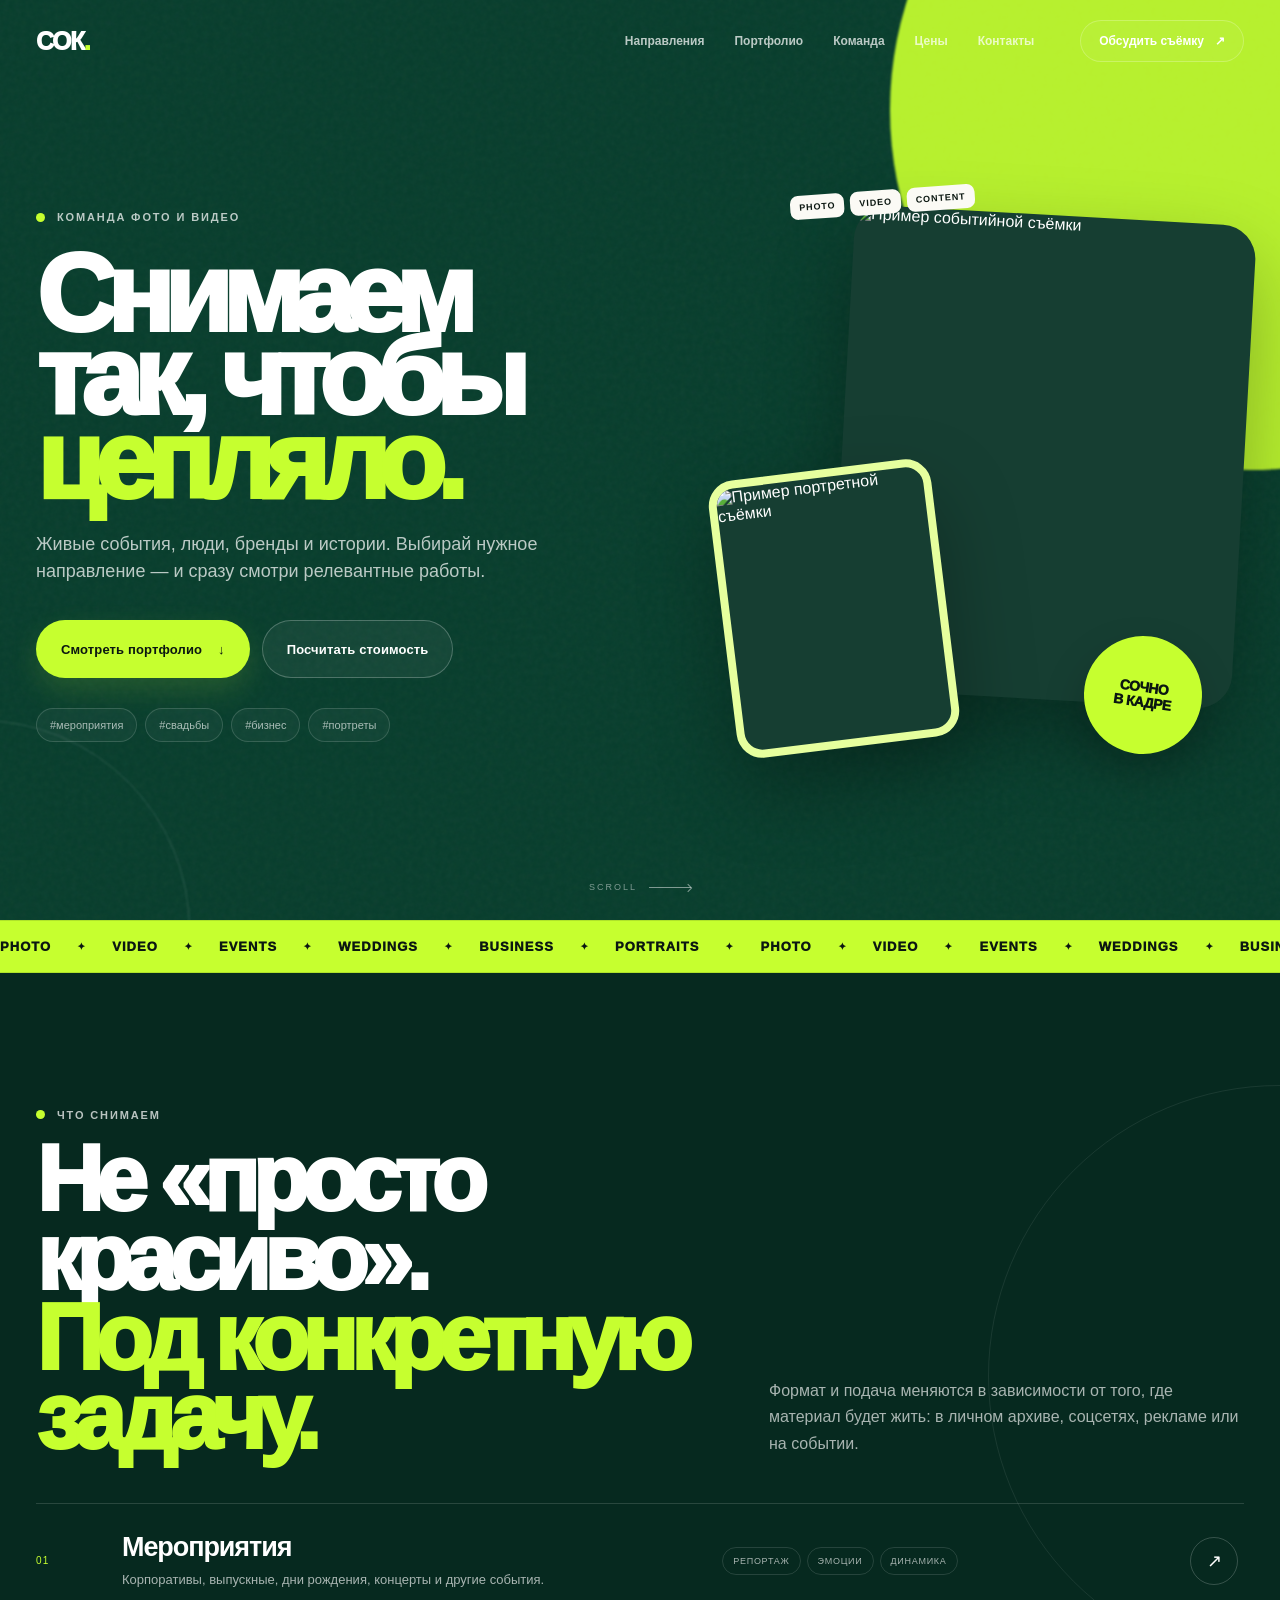
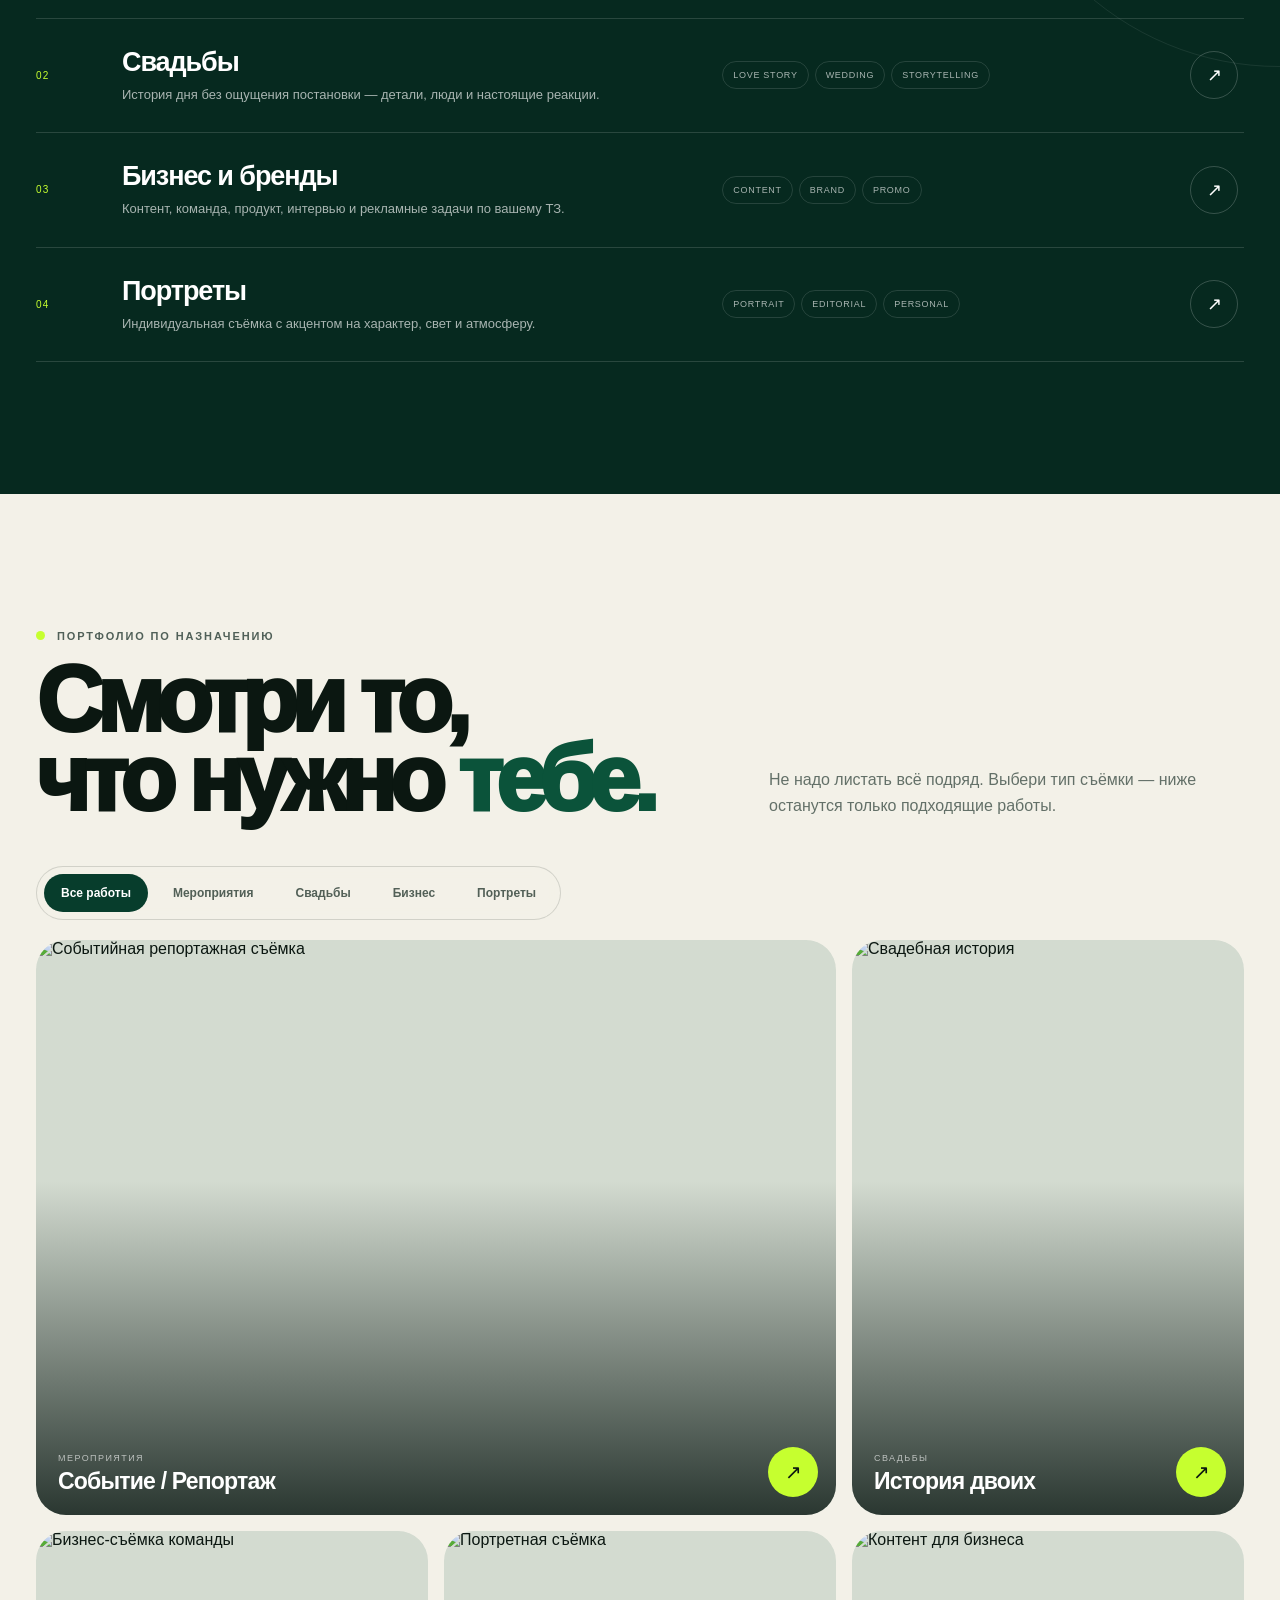
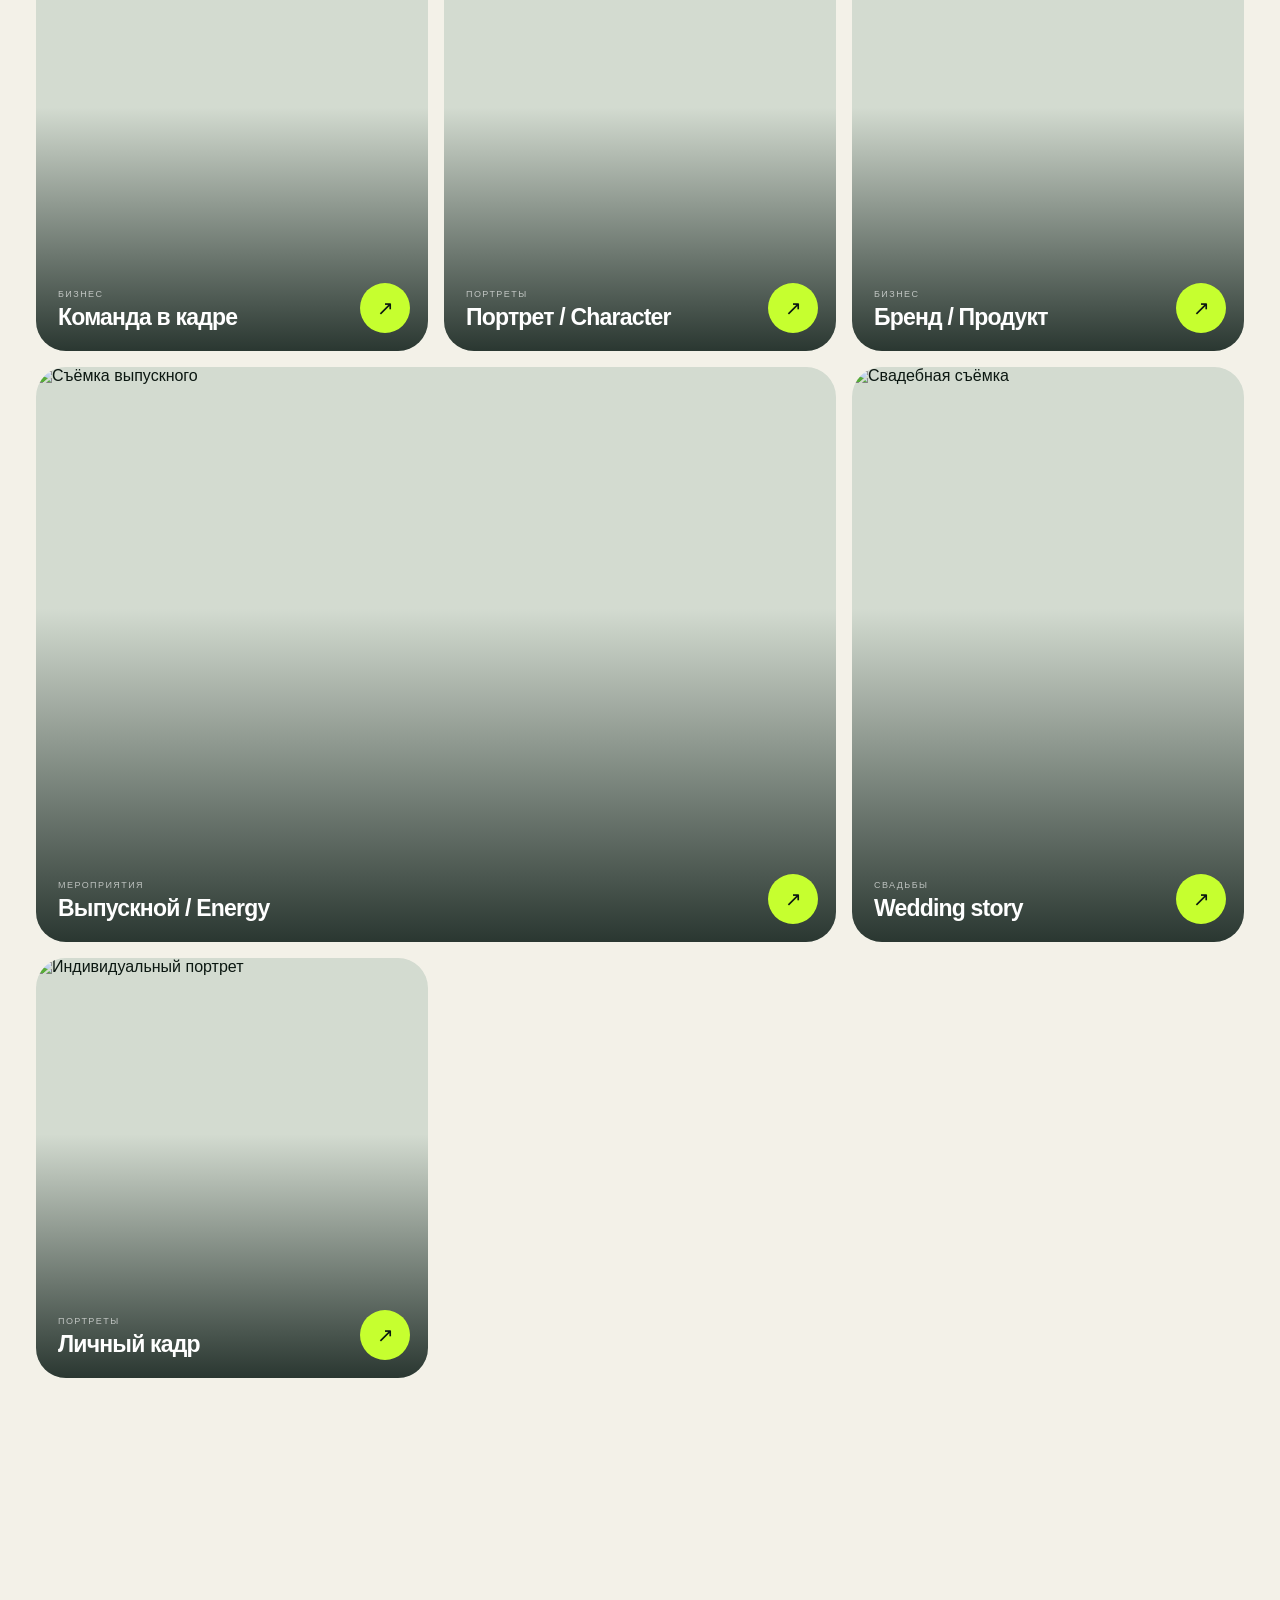
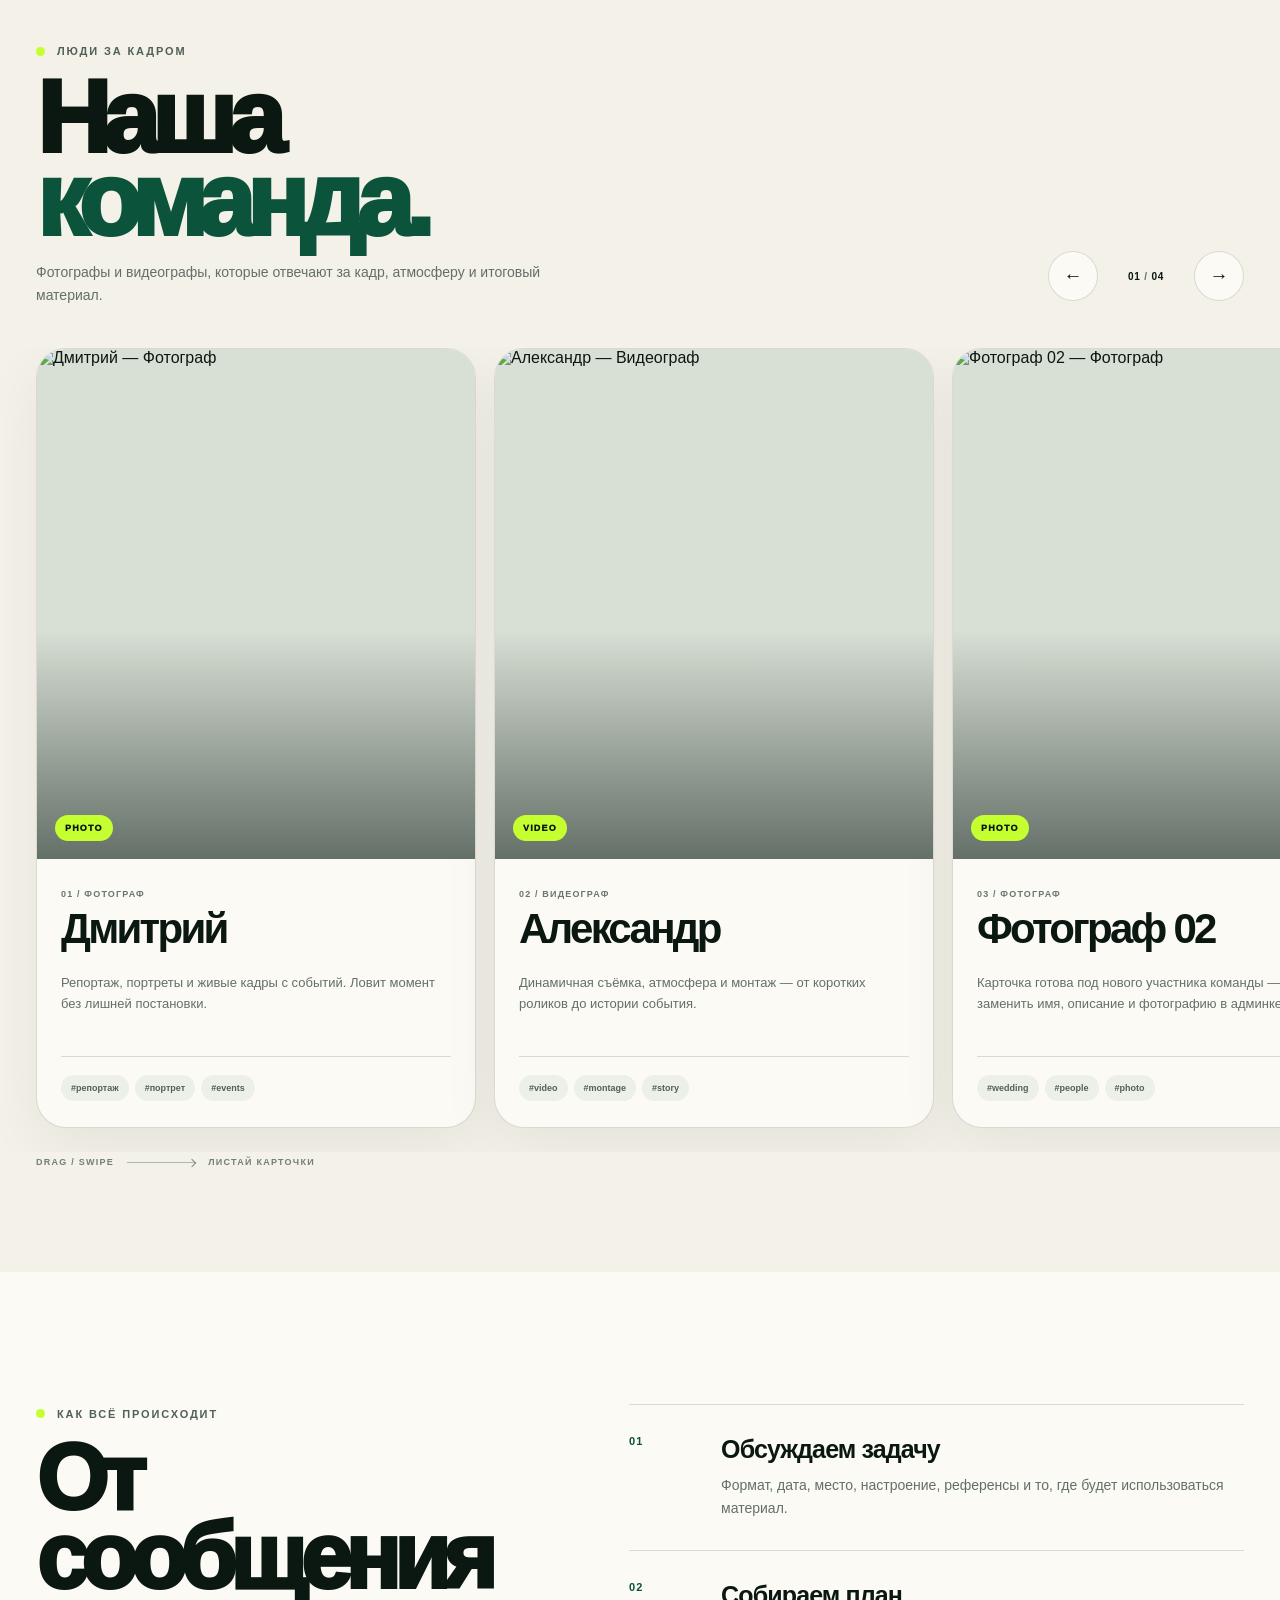
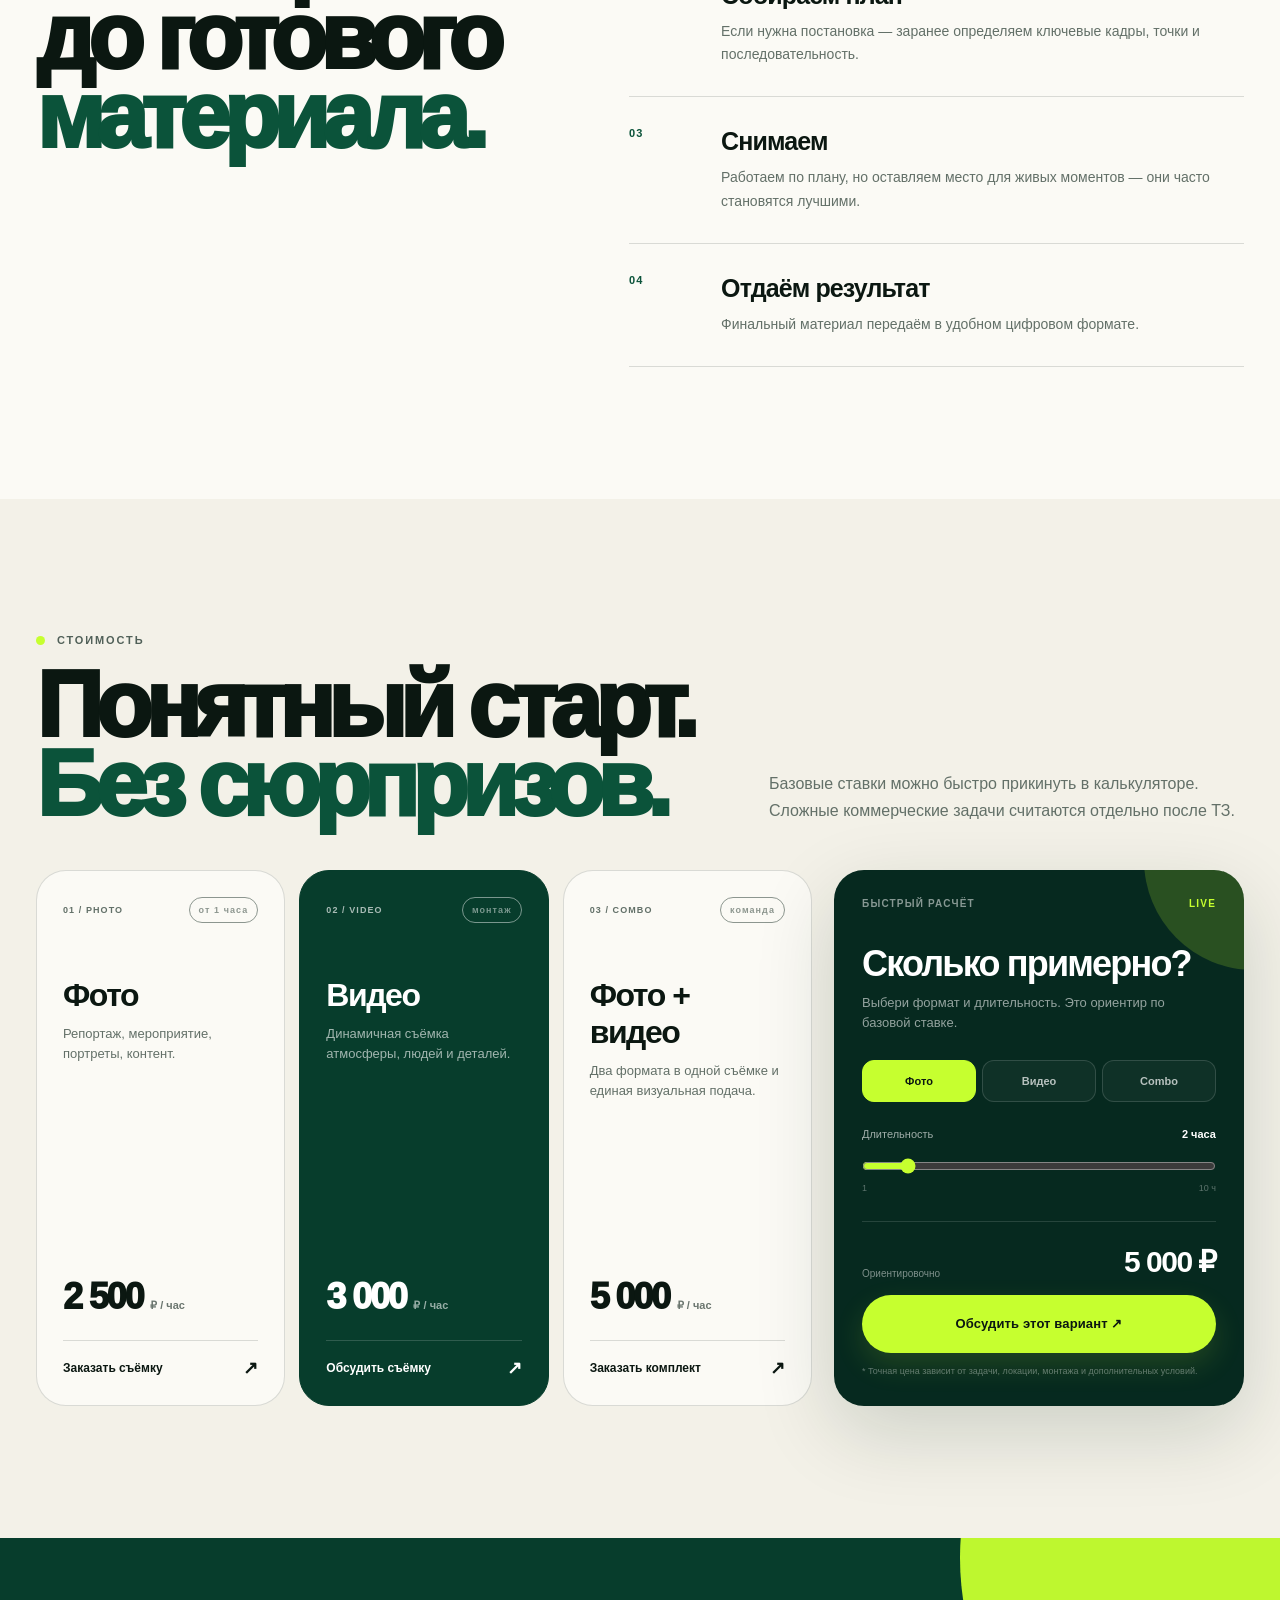
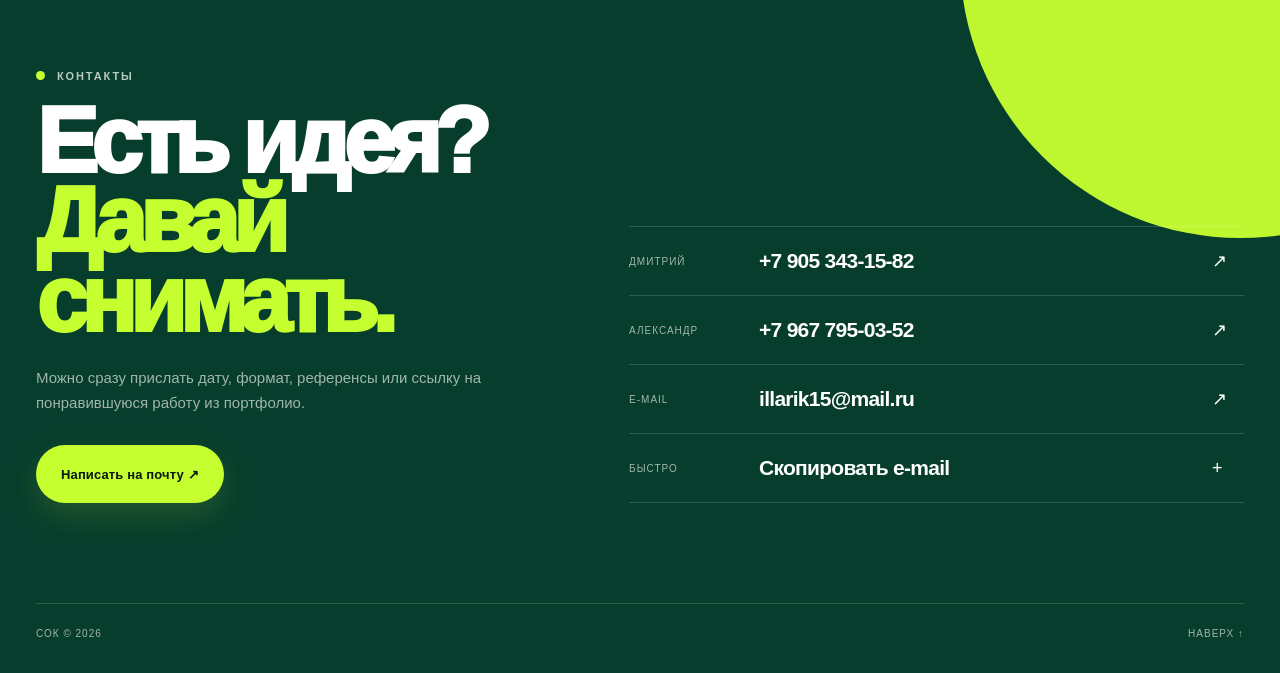
==== commit a82ef0d0: "Add files via upload" ====
--- a/sok with adm panel/index.html
+++ b/sok with adm panel/index.html
@@ -3,7 +3,7 @@
 <head>
   <meta charset="utf-8">
   <meta name="viewport" content="width=device-width, initial-scale=1, viewport-fit=cover">
-  <meta name="theme-color" content="#073d2c">
+  <meta name="theme-color" id="themeColorMeta" content="#073d2c">
   <meta name="description" content="СОК — фото, видео и контент для событий, свадеб, бизнеса и личных историй.">
   <title>СОК — фото / видео / контент</title>
   <link rel="preconnect" href="https://thb.tildacdn.pub" crossorigin>
@@ -16,7 +16,7 @@
     <div class="container header-inner">
       <a class="brand" href="#top" aria-label="СОК — на главную">СОК<span>.</span></a>
 
-      <nav class="desktop-nav" aria-label="Основная навигация">
+      <nav class="desktop-nav" id="desktopNav" aria-label="Основная навигация">
         <a href="#services">Направления</a>
         <a href="#portfolio">Портфолио</a>
         <a href="#team">Команда</a>
@@ -24,7 +24,7 @@
         <a href="#contacts">Контакты</a>
       </nav>
 
-      <a class="header-cta" href="#contacts">Обсудить съёмку <span>↗</span></a>
+      <a class="header-cta" id="headerCta" href="#contacts">Обсудить съёмку <span>↗</span></a>
 
       <button class="menu-toggle" type="button" aria-label="Открыть меню" aria-expanded="false" aria-controls="mobileMenu">
         <span></span><span></span>
@@ -33,7 +33,7 @@
   </header>
 
   <div class="mobile-menu" id="mobileMenu" aria-hidden="true">
-    <nav aria-label="Мобильная навигация">
+    <nav id="mobileNav" aria-label="Мобильная навигация">
       <a href="#services"><span>01</span>Направления</a>
       <a href="#portfolio"><span>02</span>Портфолио</a>
       <a href="#team"><span>03</span>Команда</a>
@@ -41,8 +41,8 @@
       <a href="#contacts"><span>05</span>Контакты</a>
     </nav>
     <div class="mobile-menu-foot">
-      <span>Фото · видео · контент</span>
-      <span>СОК © <span data-year></span></span>
+      <span id="mobileFooterLeft">Фото · видео · контент</span>
+      <span><span id="mobileFooterRight">СОК ©</span> <span data-year></span></span>
     </div>
   </div>
 
@@ -57,11 +57,11 @@
           <div class="eyebrow" id="heroEyebrow"><span class="pulse-dot"></span> Команда фото и видео</div>
           <h1 id="heroTitle">Снимаем<br>так, чтобы<br><em>цепляло.</em></h1>
           <p class="hero-lead" id="heroLead">Живые события, люди, бренды и истории. Выбирай нужное направление — и сразу смотри релевантные работы.</p>
-          <div class="hero-actions">
-            <a class="btn btn-lime" href="#portfolio">Смотреть портфолио <span>↓</span></a>
-            <a class="btn btn-ghost" href="#prices">Посчитать стоимость</a>
-          </div>
-          <div class="hero-tags" aria-label="Направления съёмки">
+          <div class="hero-actions" id="heroActions">
+            <a class="btn btn-lime" id="heroPrimary" href="#portfolio">Смотреть портфолио <span>↓</span></a>
+            <a class="btn btn-ghost" id="heroSecondary" href="#prices">Посчитать стоимость</a>
+          </div>
+          <div class="hero-tags" id="heroTags" aria-label="Направления съёмки">
             <a href="#portfolio" data-hero-filter="event">#мероприятия</a>
             <a href="#portfolio" data-hero-filter="wedding">#свадьбы</a>
             <a href="#portfolio" data-hero-filter="business">#бизнес</a>
@@ -70,24 +70,24 @@
         </div>
 
         <div class="hero-visual reveal" aria-label="Примеры работ">
-          <div class="hero-sticker sticker-one">СОЧНО<br>В КАДРЕ</div>
+          <div class="hero-sticker sticker-one" id="heroSticker">СОЧНО<br>В КАДРЕ</div>
           <figure class="hero-photo hero-photo-main">
             <img id="heroMainImage" src="https://thb.tildacdn.pub/tild3663-3538-4334-a438-356663393230/-/empty/05062026-156.jpg" alt="Пример событийной съёмки" fetchpriority="high">
           </figure>
           <figure class="hero-photo hero-photo-small">
             <img id="heroSmallImage" src="https://thb.tildacdn.pub/tild3038-3430-4539-b730-656233613133/-/empty/RlPFHQmmNe0VCW8LSXV3.jpg" alt="Пример портретной съёмки" fetchpriority="high">
           </figure>
-          <div class="hero-badge" aria-hidden="true"><span>PHOTO</span><span>VIDEO</span><span>CONTENT</span></div>
-        </div>
-      </div>
-
-      <a class="scroll-cue" href="#services" aria-label="Прокрутить к направлениям">
-        <span>SCROLL</span><i></i>
+          <div class="hero-badge" id="heroBadges" aria-hidden="true"><span>PHOTO</span><span>VIDEO</span><span>CONTENT</span></div>
+        </div>
+      </div>
+
+      <a class="scroll-cue" id="heroScrollCue" href="#services" aria-label="Прокрутить к направлениям">
+        <span id="heroScrollLabel">SCROLL</span><i></i>
       </a>
     </section>
 
-    <section class="ticker" aria-label="Направления">
-      <div class="ticker-track">
+    <section class="ticker" id="ticker" aria-label="Направления">
+      <div class="ticker-track" id="tickerTrack">
         <span>PHOTO</span><b>✦</b><span>VIDEO</span><b>✦</b><span>EVENTS</span><b>✦</b><span>WEDDINGS</span><b>✦</b><span>BUSINESS</span><b>✦</b><span>PORTRAITS</span><b>✦</b>
         <span>PHOTO</span><b>✦</b><span>VIDEO</span><b>✦</b><span>EVENTS</span><b>✦</b><span>WEDDINGS</span><b>✦</b><span>BUSINESS</span><b>✦</b><span>PORTRAITS</span><b>✦</b>
       </div>
@@ -97,10 +97,10 @@
       <div class="container">
         <div class="section-head light reveal">
           <div>
-            <div class="eyebrow"><span class="pulse-dot"></span> Что снимаем</div>
-            <h2>Не «просто красиво».<br><em>Под конкретную задачу.</em></h2>
-          </div>
-          <p>Формат и подача меняются в зависимости от того, где материал будет жить: в личном архиве, соцсетях, рекламе или на событии.</p>
+            <div class="eyebrow" id="servicesEyebrow"><span class="pulse-dot"></span> Что снимаем</div>
+            <h2 id="servicesTitle">Не «просто красиво».<br><em>Под конкретную задачу.</em></h2>
+          </div>
+          <p id="servicesLead">Формат и подача меняются в зависимости от того, где материал будет жить: в личном архиве, соцсетях, рекламе или на событии.</p>
         </div>
 
         <div class="service-list" id="serviceList">
@@ -136,10 +136,10 @@
       <div class="container">
         <div class="section-head reveal">
           <div>
-            <div class="eyebrow dark"><span class="pulse-dot"></span> Портфолио по назначению</div>
-            <h2>Смотри то,<br>что нужно <em>тебе.</em></h2>
-          </div>
-          <p>Не надо листать всё подряд. Выбери тип съёмки — ниже останутся только подходящие работы.</p>
+            <div class="eyebrow dark" id="portfolioEyebrow"><span class="pulse-dot"></span> Портфолио по назначению</div>
+            <h2 id="portfolioTitle">Смотри то,<br>что нужно <em>тебе.</em></h2>
+          </div>
+          <p id="portfolioLead">Не надо листать всё подряд. Выбери тип съёмки — ниже останутся только подходящие работы.</p>
         </div>
 
         <div class="portfolio-toolbar reveal" id="portfolioToolbar" role="tablist" aria-label="Фильтр портфолио">
@@ -230,13 +230,14 @@
       <div class="container">
         <div class="team-showcase-head reveal">
           <div>
-            <div class="eyebrow dark"><span class="pulse-dot"></span> Люди за кадром</div>
-            <h2>Наша<br><em>команда.</em></h2>
+            <div class="eyebrow dark" id="teamEyebrow"><span class="pulse-dot"></span> Люди за кадром</div>
+            <h2 id="teamTitle">Наша<br><em>команда.</em></h2>
+            <p class="team-intro" id="teamLead">Фотографы и видеографы, которые отвечают за кадр, атмосферу и итоговый материал.</p>
           </div>
           <div class="team-slider-controls" aria-label="Листать карточки команды">
-            <button class="team-arrow team-prev" type="button" aria-label="Предыдущие карточки">←</button>
+            <button class="team-arrow team-prev" id="teamPrev" type="button" aria-label="Предыдущие карточки">←</button>
             <span><b id="teamCurrent">01</b> / <i id="teamTotal">04</i></span>
-            <button class="team-arrow team-next" type="button" aria-label="Следующие карточки">→</button>
+            <button class="team-arrow team-next" id="teamNext" type="button" aria-label="Следующие карточки">→</button>
           </div>
         </div>
       </div>
@@ -294,16 +295,17 @@
       </div>
 
       <div class="container team-swipe-hint">
-        <span>DRAG / SWIPE</span><i></i><span>Листай карточки</span>
-      </div>
-    </section>
-
-    <section class="process section">
+        <span id="teamSwipeLeft">DRAG / SWIPE</span><i></i><span id="teamSwipeRight">Листай карточки</span>
+      </div>
+    </section>
+
+    <section class="process section" id="process">
       <div class="container">
         <div class="process-grid">
           <div class="process-intro reveal">
-            <div class="eyebrow dark"><span class="pulse-dot"></span> Как всё происходит</div>
-            <h2>От сообщения<br>до готового<br><em>материала.</em></h2>
+            <div class="eyebrow dark" id="processEyebrow"><span class="pulse-dot"></span> Как всё происходит</div>
+            <h2 id="processTitle">От сообщения<br>до готового<br><em>материала.</em></h2>
+            <p class="process-lead" id="processLead"></p>
           </div>
           <ol class="steps" id="processSteps">
             <li class="reveal"><span>01</span><div><strong>Обсуждаем задачу</strong><p>Формат, дата, место, настроение, референсы и то, где будет использоваться материал.</p></div></li>
@@ -319,10 +321,10 @@
       <div class="container">
         <div class="section-head reveal">
           <div>
-            <div class="eyebrow dark"><span class="pulse-dot"></span> Стоимость</div>
-            <h2>Понятный старт.<br><em>Без сюрпризов.</em></h2>
-          </div>
-          <p>Базовые ставки можно быстро прикинуть в калькуляторе. Сложные коммерческие задачи считаются отдельно после ТЗ.</p>
+            <div class="eyebrow dark" id="pricesEyebrow"><span class="pulse-dot"></span> Стоимость</div>
+            <h2 id="pricesTitle">Понятный старт.<br><em>Без сюрпризов.</em></h2>
+          </div>
+          <p id="pricesLead">Базовые ставки можно быстро прикинуть в калькуляторе. Сложные коммерческие задачи считаются отдельно после ТЗ.</p>
         </div>
 
         <div class="price-layout">
@@ -353,9 +355,9 @@
           </div>
 
           <aside class="calculator reveal" aria-label="Калькулятор стоимости">
-            <div class="calc-head"><span>Быстрый расчёт</span><span class="calc-live">LIVE</span></div>
-            <h3>Сколько примерно?</h3>
-            <p>Выбери формат и длительность. Это ориентир по базовой ставке.</p>
+            <div class="calc-head"><span id="calcHeadLabel">Быстрый расчёт</span><span class="calc-live" id="calcLiveLabel">LIVE</span></div>
+            <h3 id="calcTitle">Сколько примерно?</h3>
+            <p id="calcDescription">Выбери формат и длительность. Это ориентир по базовой ставке.</p>
 
             <div class="calc-switch" id="calcSwitch" role="radiogroup" aria-label="Формат съёмки">
               <button class="calc-plan active" type="button" data-rate="2500" data-plan="Фото" aria-pressed="true">Фото</button>
@@ -364,18 +366,18 @@
             </div>
 
             <div class="hours-row">
-              <label for="hoursRange">Длительность</label>
+              <label for="hoursRange" id="calcDurationLabel">Длительность</label>
               <output id="hoursOutput" for="hoursRange">2 часа</output>
             </div>
             <input class="range" id="hoursRange" type="range" min="1" max="10" step="1" value="2">
             <div class="range-labels"><span>1</span><span>10 ч</span></div>
 
             <div class="calc-total">
-              <span>Ориентировочно</span>
+              <span id="calcTotalLabel">Ориентировочно</span>
               <strong id="calcTotal">5 000 ₽</strong>
             </div>
             <a class="btn btn-lime btn-full" id="calcCta" href="#contacts">Обсудить этот вариант ↗</a>
-            <small>* Точная цена зависит от задачи, локации, монтажа и дополнительных условий.</small>
+            <small id="calcFootnote">* Точная цена зависит от задачи, локации, монтажа и дополнительных условий.</small>
           </aside>
         </div>
       </div>
@@ -385,7 +387,7 @@
       <div class="contact-orb" aria-hidden="true"></div>
       <div class="container contact-grid">
         <div class="contact-copy reveal" id="contactCopy">
-          <div class="eyebrow"><span class="pulse-dot"></span> Контакты</div>
+          <div class="eyebrow" id="contactsEyebrow"><span class="pulse-dot"></span> Контакты</div>
           <h2 id="contactTitle">Есть идея?<br><em>Давай снимать.</em></h2>
           <p id="contactLead">Можно сразу прислать дату, формат, референсы или ссылку на понравившуюся работу из портфолио.</p>
           <a class="btn btn-lime" id="contactPrimary" href="mailto:illarik15@mail.ru?subject=Заявка%20на%20съёмку">Написать на почту ↗</a>
@@ -400,8 +402,8 @@
       </div>
 
       <div class="container contact-bottom">
-        <span>СОК © <span data-year></span></span>
-        <a href="#top">Наверх ↑</a>
+        <span><span id="contactFooterLeft">СОК ©</span> <span data-year></span></span>
+        <a id="contactFooterRight" href="#top">Наверх ↑</a>
       </div>
     </section>
   </main>
--- a/sok with adm panel/styles.css
+++ b/sok with adm panel/styles.css
@@ -12,20 +12,27 @@
   --line:rgba(11,23,17,.14);
   --white:rgba(255,255,255,.94);
   --radius:30px;
+  --container-max:1240px;
+  --section-space:132px;
+  --header-scrolled:rgba(6,41,31,.82);
+  --hero-title-max:142px;
+  --section-title-max:102px;
+  --body-size:16px;
   --shadow:0 26px 80px rgba(5,35,25,.16);
 }
 
 *{box-sizing:border-box}
+[hidden]{display:none!important}
 html{scroll-behavior:smooth;scroll-padding-top:82px}
-body{margin:0;background:var(--cream);color:var(--ink);font-family:Inter,Arial,Helvetica,sans-serif;-webkit-font-smoothing:antialiased;overflow-x:hidden}
+body{margin:0;background:var(--cream);color:var(--ink);font-family:Inter,Arial,Helvetica,sans-serif;font-size:var(--body-size);-webkit-font-smoothing:antialiased;overflow-x:hidden}
 body.menu-open,body.lightbox-open{overflow:hidden}
 a{color:inherit;text-decoration:none}
 button,input{font:inherit}
 button{color:inherit}
 img{display:block;max-width:100%}
 ::selection{background:var(--lime);color:var(--ink)}
-.container{width:min(1240px,calc(100% - 72px));margin:0 auto}
-.section{padding:132px 0}
+.container{width:min(var(--container-max),calc(100% - 72px));margin:0 auto}
+.section{padding:var(--section-space) 0}
 .reveal{opacity:0;transform:translateY(22px);transition:opacity .7s cubic-bezier(.2,.7,.2,1),transform .7s cubic-bezier(.2,.7,.2,1)}
 .reveal.in-view{opacity:1;transform:none}
 .eyebrow{display:inline-flex;align-items:center;gap:12px;font-size:11px;font-weight:850;letter-spacing:.17em;text-transform:uppercase;color:rgba(255,255,255,.72)}
@@ -42,10 +49,11 @@
 .btn-full{width:100%}
 
 .site-header{position:fixed;inset:0 0 auto;z-index:100;height:82px;color:#fff;transition:background .25s ease,backdrop-filter .25s ease,border-color .25s ease}
-.site-header.scrolled{background:rgba(6,41,31,.82);backdrop-filter:blur(18px);border-bottom:1px solid rgba(255,255,255,.12)}
+.site-header.scrolled{background:var(--header-scrolled);backdrop-filter:blur(18px);border-bottom:1px solid rgba(255,255,255,.12)}
 .header-inner{height:100%;display:flex;align-items:center;gap:32px}
 .brand{font-size:25px;font-weight:950;letter-spacing:-.06em;line-height:1}
 .brand span{color:var(--lime)}
+.brand-logo{display:block;height:auto;max-height:56px;object-fit:contain}
 .desktop-nav{margin-left:auto;display:flex;align-items:center;gap:30px}
 .desktop-nav a{font-size:12px;font-weight:750;color:rgba(255,255,255,.72);transition:color .2s ease}
 .desktop-nav a:hover{color:#fff}
@@ -68,7 +76,7 @@
 .hero-blob-a{width:720px;height:720px;right:-330px;top:-250px;background:var(--lime);opacity:.92}
 .hero-blob-b{width:420px;height:420px;left:-230px;bottom:-220px;border:1px solid rgba(255,255,255,.14)}
 .hero-grid{position:relative;z-index:2;display:grid;grid-template-columns:minmax(0,1.08fr) minmax(430px,.92fr);gap:74px;align-items:center}
-.hero-copy h1{margin:26px 0 28px;font-size:clamp(76px,8.6vw,142px);line-height:.76;letter-spacing:-.085em;font-weight:950;max-width:820px}
+.hero-copy h1{margin:26px 0 28px;font-size:clamp(76px,8.6vw,var(--hero-title-max));line-height:.76;letter-spacing:-.085em;font-weight:950;max-width:820px}
 .hero-copy h1 em,.section-head h2 em,.process-intro h2 em,.contact-copy h2 em{font-style:normal;color:var(--lime)}
 .hero-lead{max-width:610px;margin:0;color:rgba(255,255,255,.72);font-size:18px;line-height:1.55}
 .hero-actions{display:flex;gap:12px;flex-wrap:wrap;margin-top:34px}
@@ -93,12 +101,12 @@
 @keyframes ticker{to{transform:translateX(-50%)}}
 
 .section-head{display:flex;align-items:end;justify-content:space-between;gap:60px;margin-bottom:46px}
-.section-head h2,.process-intro h2,.contact-copy h2{margin:17px 0 0;font-size:clamp(54px,7.2vw,102px);line-height:.86;letter-spacing:-.075em;font-weight:950}
+.section-head h2,.process-intro h2,.contact-copy h2{margin:17px 0 0;font-size:clamp(54px,7.2vw,var(--section-title-max));line-height:.86;letter-spacing:-.075em;font-weight:950}
 .section-head h2 em,.process-intro h2 em{color:var(--forest-2)}
-.section-head>p{max-width:475px;margin:0;color:var(--muted);font-size:16px;line-height:1.65}
-.section-head.light h2,.section-head.light>p{color:#fff}
+.section-head>p{max-width:475px;margin:0;color:var(--section-muted,var(--muted));font-size:16px;line-height:1.65}
+.section-head.light h2,.section-head.light>p{color:var(--section-text,#fff)}
 .section-head.light h2 em{color:var(--lime)}
-.section-head.light>p{color:rgba(255,255,255,.65)}
+.section-head.light>p{color:var(--section-muted,rgba(255,255,255,.65))}
 
 .portfolio-toolbar{display:flex;flex-wrap:wrap;gap:8px;margin-bottom:20px;position:sticky;top:94px;z-index:10;width:max-content;max-width:100%;padding:7px;background:rgba(243,241,232,.88);backdrop-filter:blur(12px);border:1px solid var(--line);border-radius:999px}
 .filter-btn{border:0;background:transparent;padding:12px 17px;border-radius:999px;font-size:12px;font-weight:800;cursor:pointer;color:#526057;transition:.2s ease}
@@ -109,7 +117,7 @@
 .project.project-wide{grid-column:span 8}
 .project.project-tall{min-height:575px}
 .project.is-hidden{display:none}
-.project-open{position:relative;display:block;width:100%;height:100%;min-height:inherit;padding:0;border:0;border-radius:28px;overflow:hidden;background:#d7dfd4;cursor:pointer;text-align:left;box-shadow:0 0 0 rgba(0,0,0,0);transition:transform .28s ease,box-shadow .28s ease}
+.project-open{position:relative;display:block;width:100%;height:100%;min-height:inherit;padding:0;border:0;border-radius:var(--radius);overflow:hidden;background:#d7dfd4;cursor:pointer;text-align:left;box-shadow:0 0 0 rgba(0,0,0,0);transition:transform .28s ease,box-shadow .28s ease}
 .project-open img{position:absolute;inset:0;width:100%;height:100%;object-fit:cover;transition:transform .55s cubic-bezier(.2,.7,.2,1),filter .35s ease}
 .project-overlay{position:absolute;inset:0;background:linear-gradient(180deg,rgba(4,18,13,.02) 42%,rgba(4,18,13,.82) 100%);transition:background .25s ease}
 .project-meta{position:absolute;z-index:2;left:22px;right:80px;bottom:20px;color:#fff;display:grid;gap:5px}
@@ -120,20 +128,20 @@
 .project-open:hover img{transform:scale(1.035)}
 .project-open:hover .project-arrow{transform:rotate(45deg)}
 
-.services{background:var(--forest-3);color:#fff;position:relative;overflow:hidden}
+.services{background:var(--forest-3);color:var(--section-text,#fff);position:relative;overflow:hidden}
 .services:after{content:"";position:absolute;width:580px;height:580px;border-radius:50%;border:1px solid rgba(255,255,255,.08);right:-290px;top:10%}
 .service-list{position:relative;z-index:2;border-top:1px solid rgba(255,255,255,.14)}
 .service-row{display:grid;grid-template-columns:60px 1.3fr 1fr 54px;gap:26px;align-items:center;padding:28px 0;border-bottom:1px solid rgba(255,255,255,.14);transition:padding .25s ease,background .25s ease}
 .service-row:hover{padding-left:16px;padding-right:16px;background:rgba(255,255,255,.035)}
 .service-num{font-size:10px;color:var(--lime);letter-spacing:.12em}
 .service-row h3{margin:0 0 7px;font-size:27px;letter-spacing:-.04em}
-.service-row p{margin:0;color:rgba(255,255,255,.57);font-size:13px;line-height:1.5;max-width:480px}
+.service-row p{margin:0;color:var(--section-muted,rgba(255,255,255,.57));font-size:13px;line-height:1.5;max-width:480px}
 .service-tags{display:flex;flex-wrap:wrap;gap:6px}
-.service-tags span{padding:8px 10px;border:1px solid rgba(255,255,255,.13);border-radius:999px;font-size:9px;text-transform:uppercase;letter-spacing:.08em;color:rgba(255,255,255,.58)}
+.service-tags span{padding:8px 10px;border:1px solid rgba(255,255,255,.13);border-radius:999px;font-size:9px;text-transform:uppercase;letter-spacing:.08em;color:var(--section-muted,rgba(255,255,255,.58))}
 .service-row>a{width:48px;height:48px;border-radius:50%;border:1px solid rgba(255,255,255,.2);display:grid;place-items:center;font-size:18px;transition:.2s}
 .service-row>a:hover{background:var(--lime);color:var(--ink);border-color:var(--lime);transform:rotate(45deg)}
 
-.process{background:var(--paper)}
+.process{background:var(--paper);color:var(--section-text,var(--ink))}
 .process-grid{display:grid;grid-template-columns:.9fr 1.1fr;gap:90px;align-items:start}
 .process-intro{position:sticky;top:120px}
 .process-intro h2 em{color:var(--forest-2)}
@@ -141,12 +149,12 @@
 .steps li{display:grid;grid-template-columns:70px 1fr;gap:22px;padding:30px 0;border-bottom:1px solid var(--line)}
 .steps li>span{font-size:11px;font-weight:900;color:var(--forest-2);letter-spacing:.1em}
 .steps strong{font-size:25px;letter-spacing:-.035em}
-.steps p{margin:10px 0 0;max-width:570px;color:var(--muted);font-size:14px;line-height:1.65}
-
-.prices{background:var(--cream)}
+.steps p{margin:10px 0 0;max-width:570px;color:var(--section-muted,var(--muted));font-size:14px;line-height:1.65}
+
+.prices{background:var(--cream);color:var(--section-text,var(--ink))}
 .price-layout{display:grid;grid-template-columns:1fr 410px;gap:22px;align-items:stretch}
 .price-cards{display:grid;grid-template-columns:repeat(3,1fr);gap:14px}
-.price-card{min-height:430px;padding:26px;border:1px solid var(--line);border-radius:28px;background:var(--paper);display:flex;flex-direction:column;transition:transform .25s ease,box-shadow .25s ease}
+.price-card{min-height:430px;padding:26px;border:1px solid var(--line);border-radius:var(--radius);background:var(--paper);display:flex;flex-direction:column;transition:transform .25s ease,box-shadow .25s ease}
 .price-card:hover{transform:translateY(-5px);box-shadow:0 24px 60px rgba(11,23,17,.08)}
 .price-card.featured{background:var(--forest);color:#fff;border-color:var(--forest)}
 .price-card-top{display:flex;align-items:center;justify-content:space-between;gap:10px;font-size:9px;font-weight:900;letter-spacing:.12em;color:#627068}
@@ -161,7 +169,7 @@
 .text-link{display:flex;align-items:center;justify-content:space-between;padding-top:16px;border-top:1px solid var(--line);font-size:12px;font-weight:850}
 .price-card.featured .text-link{border-color:rgba(255,255,255,.16)}
 .text-link span{font-size:18px}
-.calculator{border-radius:30px;background:var(--forest-3);color:#fff;padding:28px;position:relative;overflow:hidden;box-shadow:var(--shadow)}
+.calculator{border-radius:var(--radius);background:var(--forest-3);color:var(--calc-text,#fff);padding:28px;position:relative;overflow:hidden;box-shadow:var(--shadow)}
 .calculator:before{content:"";position:absolute;width:220px;height:220px;border-radius:50%;background:var(--lime);right:-120px;top:-120px;opacity:.18}
 .calc-head{position:relative;z-index:2;display:flex;justify-content:space-between;gap:20px;font-size:10px;font-weight:900;letter-spacing:.12em;text-transform:uppercase;color:rgba(255,255,255,.52)}
 .calc-live{color:var(--lime)}
@@ -179,11 +187,11 @@
 .calc-total strong{font-size:30px;letter-spacing:-.05em}
 .calculator>small{display:block;margin-top:12px;color:rgba(255,255,255,.36);font-size:9px;line-height:1.5}
 
-.contacts{position:relative;background:var(--forest);color:#fff;padding:128px 0 34px;overflow:hidden}
+.contacts{position:relative;background:var(--forest);color:var(--section-text,#fff);padding:128px 0 34px;overflow:hidden}
 .contact-orb{position:absolute;width:560px;height:560px;border-radius:50%;background:var(--lime);right:-240px;top:-260px;opacity:.96}
 .contact-grid{position:relative;z-index:2;display:grid;grid-template-columns:.9fr 1.1fr;gap:90px;align-items:end}
 .contact-copy h2{margin-top:18px}
-.contact-copy p{max-width:500px;margin:26px 0 30px;color:rgba(255,255,255,.62);font-size:15px;line-height:1.65}
+.contact-copy p{max-width:500px;margin:26px 0 30px;color:var(--section-muted,rgba(255,255,255,.62));font-size:15px;line-height:1.65}
 .contact-list{border-top:1px solid rgba(255,255,255,.16)}
 .contact-list a,.copy-mail{width:100%;display:grid;grid-template-columns:110px 1fr 32px;gap:20px;align-items:center;padding:22px 0;border:0;border-bottom:1px solid rgba(255,255,255,.16);background:transparent;color:#fff;text-align:left;cursor:pointer}
 .contact-list span{font-size:10px;color:rgba(255,255,255,.46);text-transform:uppercase;letter-spacing:.1em}
@@ -284,7 +292,7 @@
 .team-hero-note span{grid-column:1/-1;font-size:9px;font-weight:900;letter-spacing:.16em;color:var(--lime)}
 .team-hero-note strong{font-size:24px;line-height:1.12;letter-spacing:-.04em}
 .team-hero-note i{font-style:normal;font-size:32px;color:var(--lime);align-self:end;text-align:right}
-.team-showcase{background:var(--cream);overflow:hidden;padding-bottom:105px}
+.team-showcase{background:var(--cream);color:var(--section-text,var(--ink));overflow:hidden;padding-bottom:105px}
 .team-showcase-head{display:flex;align-items:end;justify-content:space-between;gap:50px;margin-bottom:42px}
 .team-showcase-head h2{margin:16px 0 0;font-size:clamp(64px,8vw,112px);line-height:.82;letter-spacing:-.08em;font-weight:950}
 .team-showcase-head h2 em{font-style:normal;color:var(--forest-2)}
@@ -297,7 +305,7 @@
 .team-rail{display:flex;gap:18px;overflow-x:auto;scroll-snap-type:x mandatory;scroll-padding:36px;padding:0 max(36px,calc((100vw - 1240px)/2)) 24px;overscroll-behavior-inline:contain;scrollbar-width:none;cursor:grab}
 .team-rail::-webkit-scrollbar{display:none}
 .team-rail.dragging{cursor:grabbing;scroll-snap-type:none;user-select:none}
-.team-card{flex:0 0 min(440px,78vw);scroll-snap-align:start;border-radius:30px;background:var(--paper);border:1px solid var(--line);overflow:hidden;box-shadow:0 20px 60px rgba(11,23,17,.06);transition:transform .3s ease,box-shadow .3s ease}
+.team-card{flex:0 0 min(440px,78vw);scroll-snap-align:start;border-radius:var(--radius);background:var(--paper);border:1px solid var(--line);overflow:hidden;box-shadow:0 20px 60px rgba(11,23,17,.06);transition:transform .3s ease,box-shadow .3s ease}
 .team-card:hover{transform:translateY(-5px);box-shadow:0 28px 72px rgba(11,23,17,.11)}
 .team-card figure{position:relative;height:510px;margin:0;overflow:hidden;background:#d8dfd5}
 .team-card figure:after{content:"";position:absolute;inset:55% 0 0;background:linear-gradient(transparent,rgba(5,20,14,.55))}
@@ -344,3 +352,15 @@
   .principle-grid{grid-template-columns:1fr}.principle,.principle+ .principle{min-height:0;padding:28px 0;border-right:0;border-bottom:1px solid rgba(255,255,255,.13)}.principle:last-child{border-bottom:0}.principle strong{margin:28px 0 10px}
   .team-cta{padding:82px 0 24px}.team-cta-inner{align-items:start;flex-direction:column;gap:34px}.team-cta .btn{width:100%}
 }
+
+
+/* CMS customization helpers */
+.portfolio{color:var(--section-text,var(--ink))}
+.team-intro{max-width:560px;margin:18px 0 0;color:var(--section-muted,var(--muted));font-size:14px;line-height:1.6}
+.process-lead{max-width:520px;margin:22px 0 0;color:var(--section-muted,var(--muted));font-size:14px;line-height:1.65}
+.team-card-copy p{color:var(--section-muted,var(--muted))}
+.contacts .contact-list span,.contacts .contact-bottom{color:var(--section-muted,rgba(255,255,255,.46))}
+.no-animations .reveal{opacity:1!important;transform:none!important;transition:none!important}
+.no-animations .ticker-track{animation:none!important}
+.no-cursor-glow .cursor-glow{display:none!important}
+@media(max-width:760px){.brand-logo{max-height:44px}.team-intro,.process-lead{font-size:13px}}
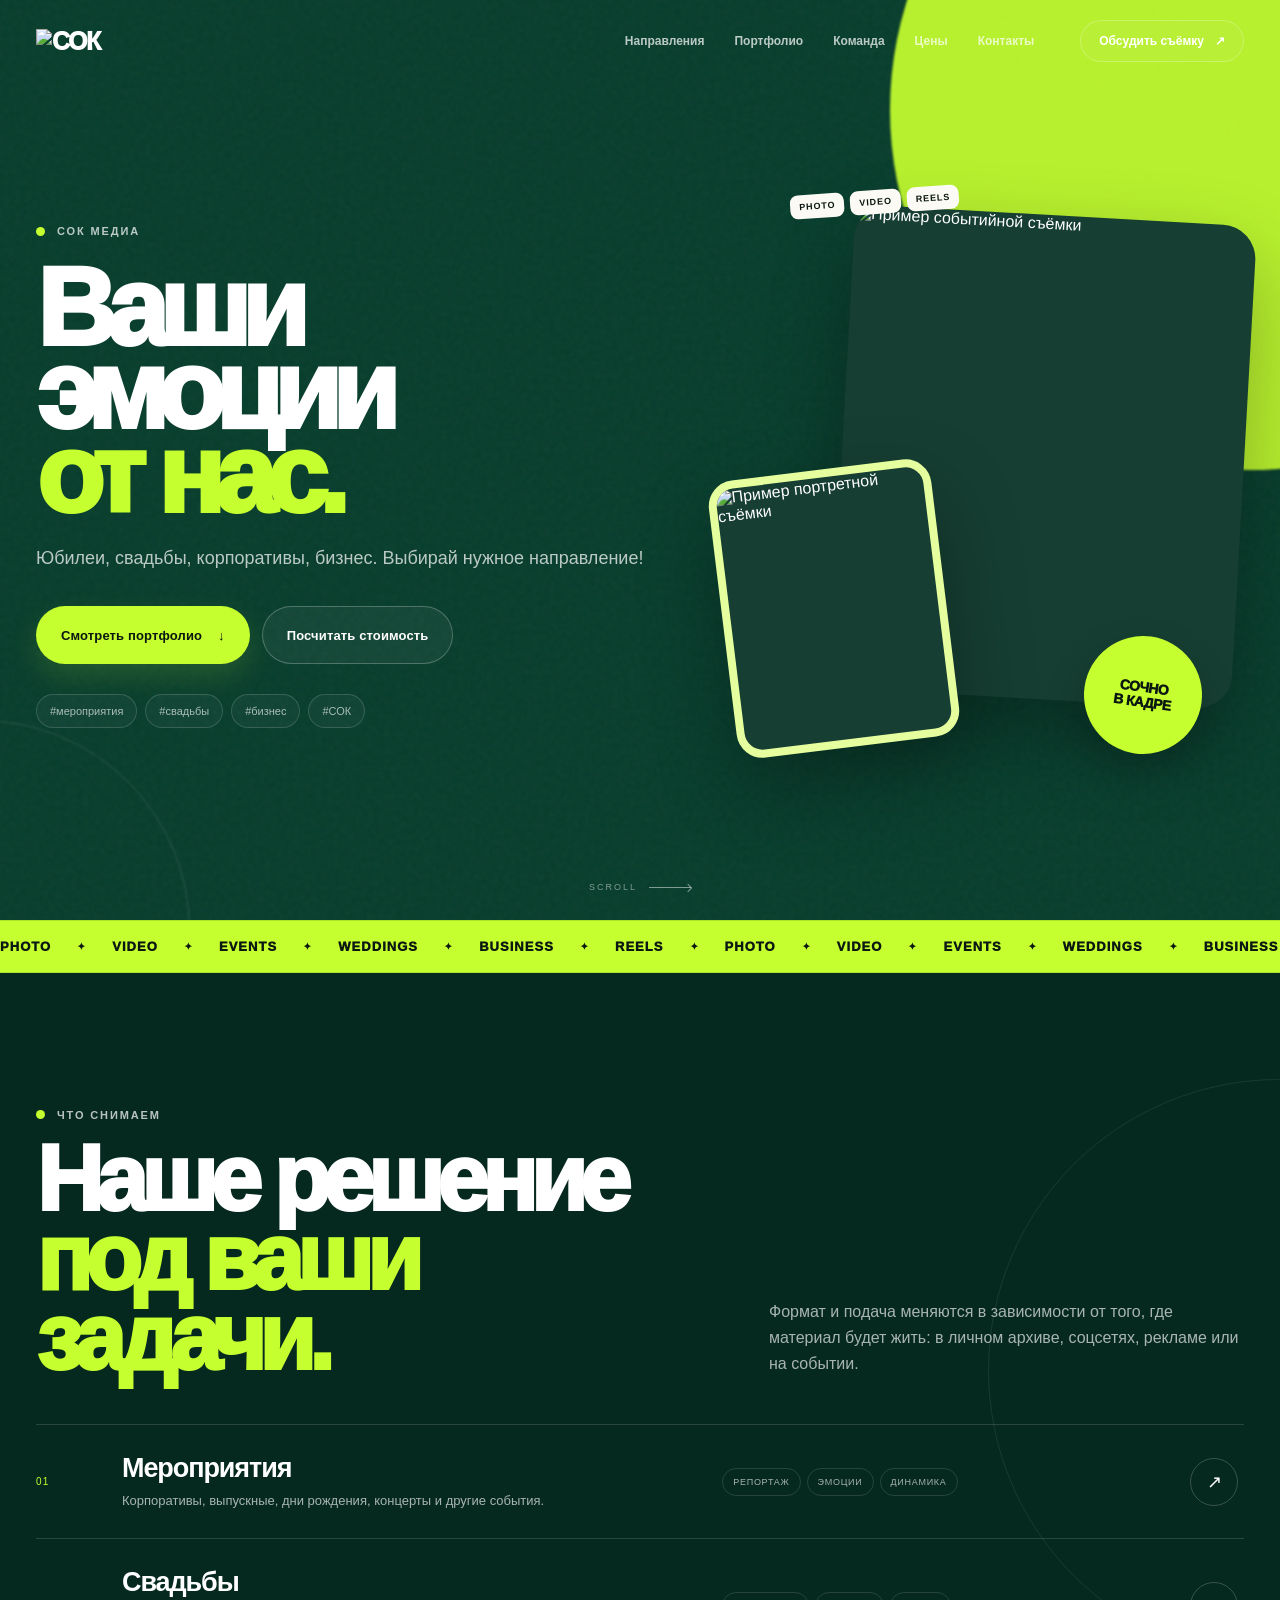
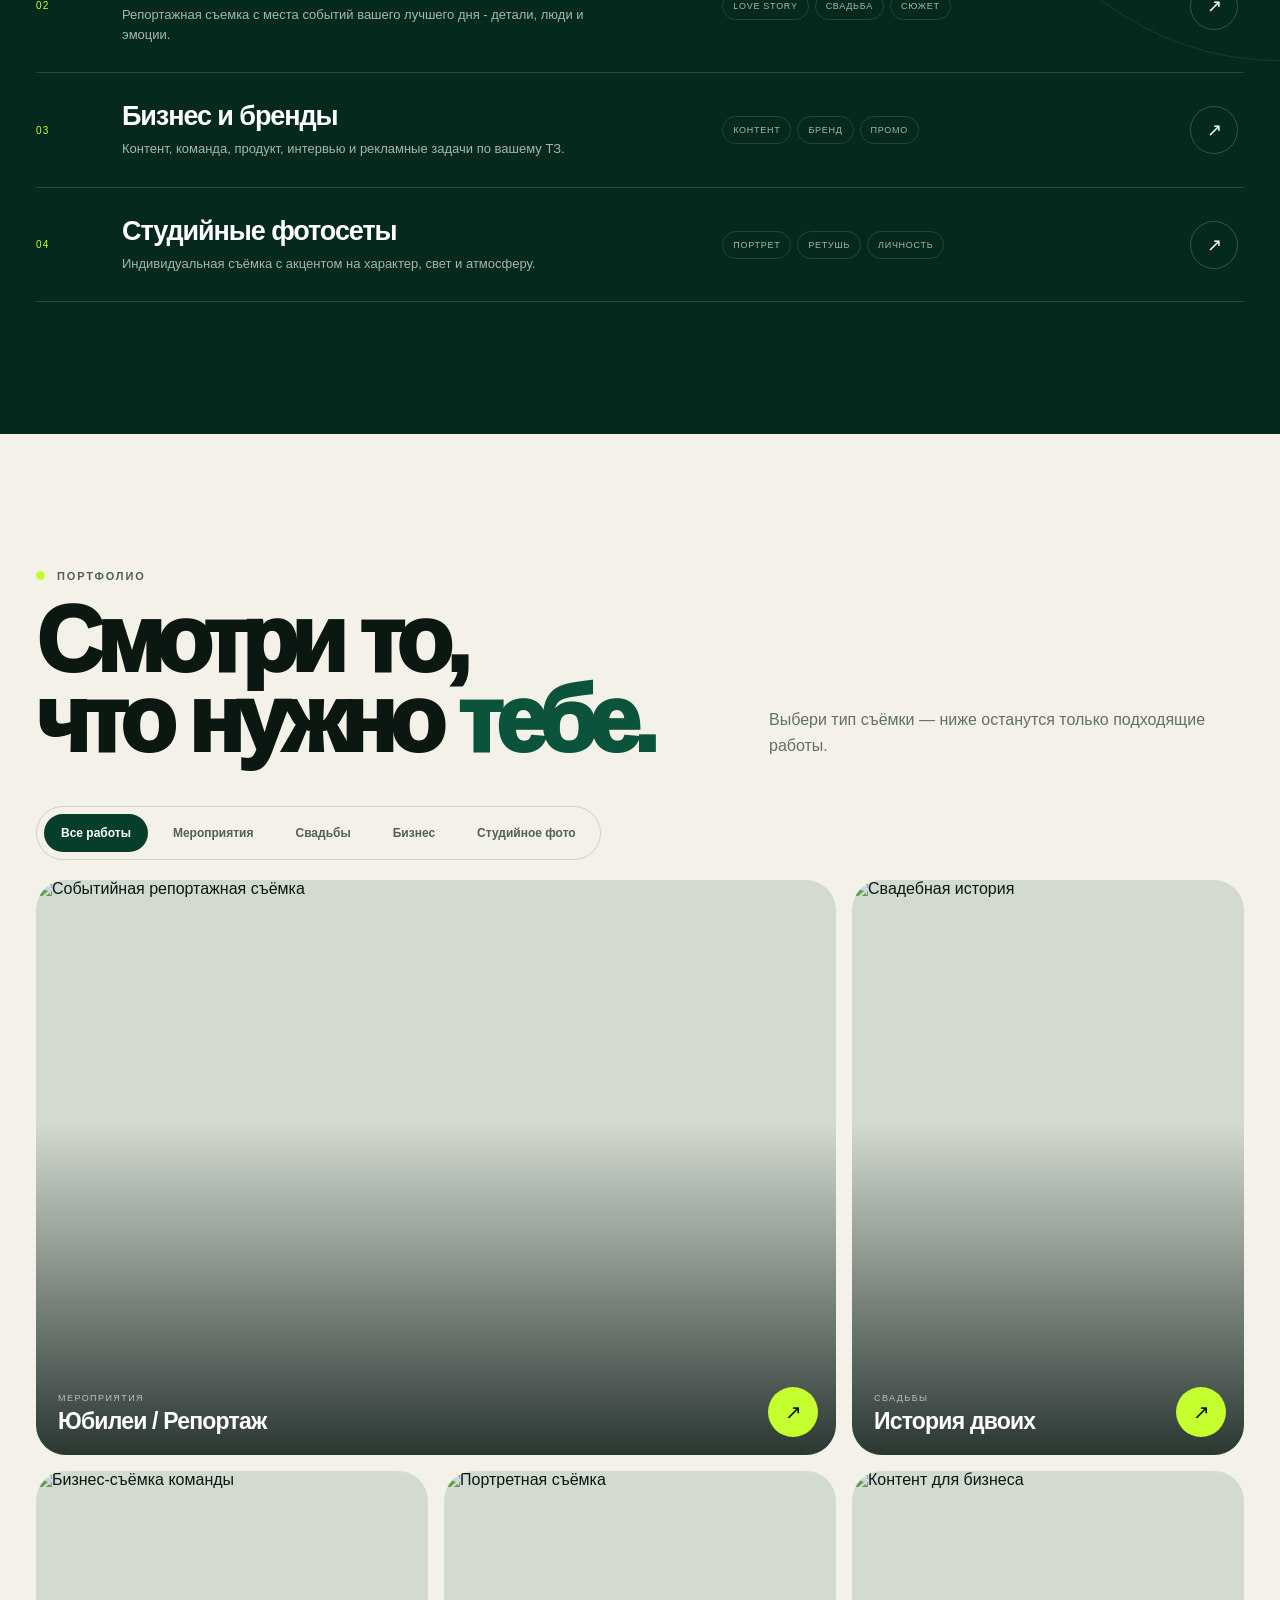
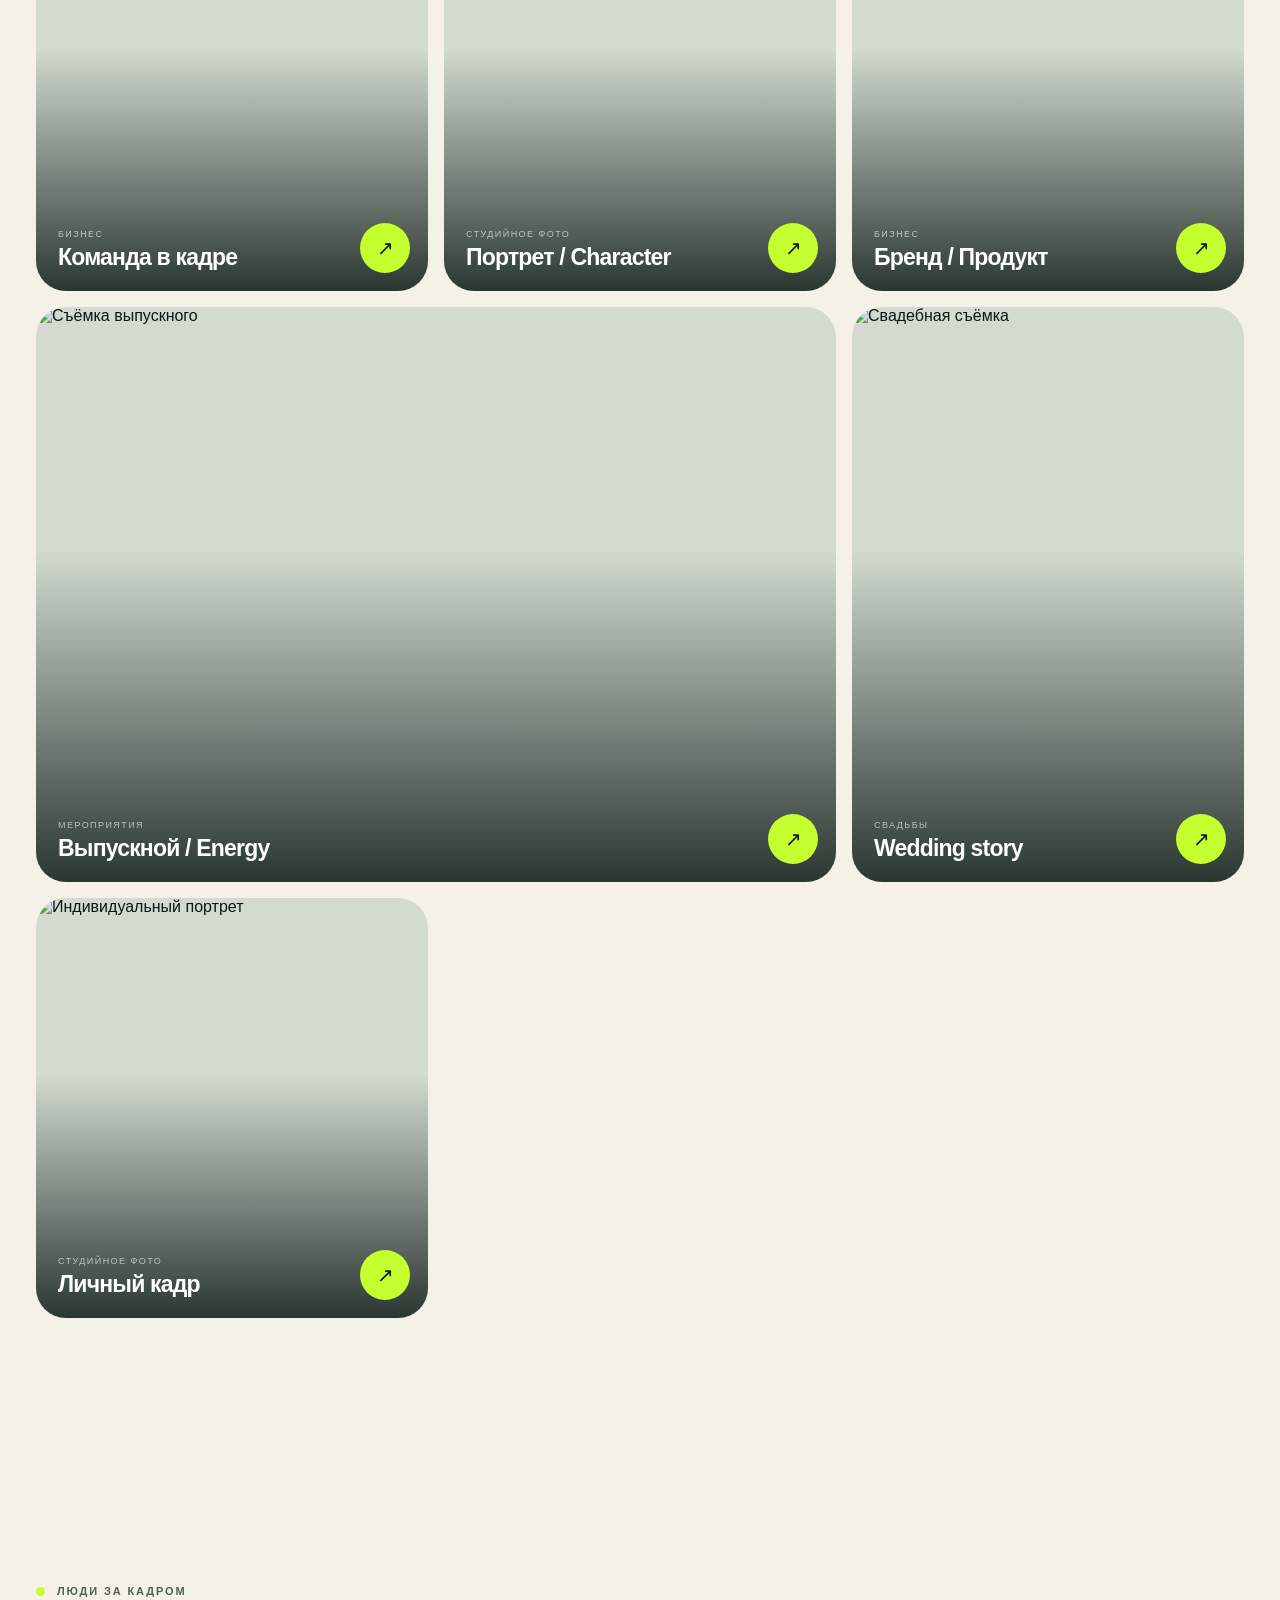
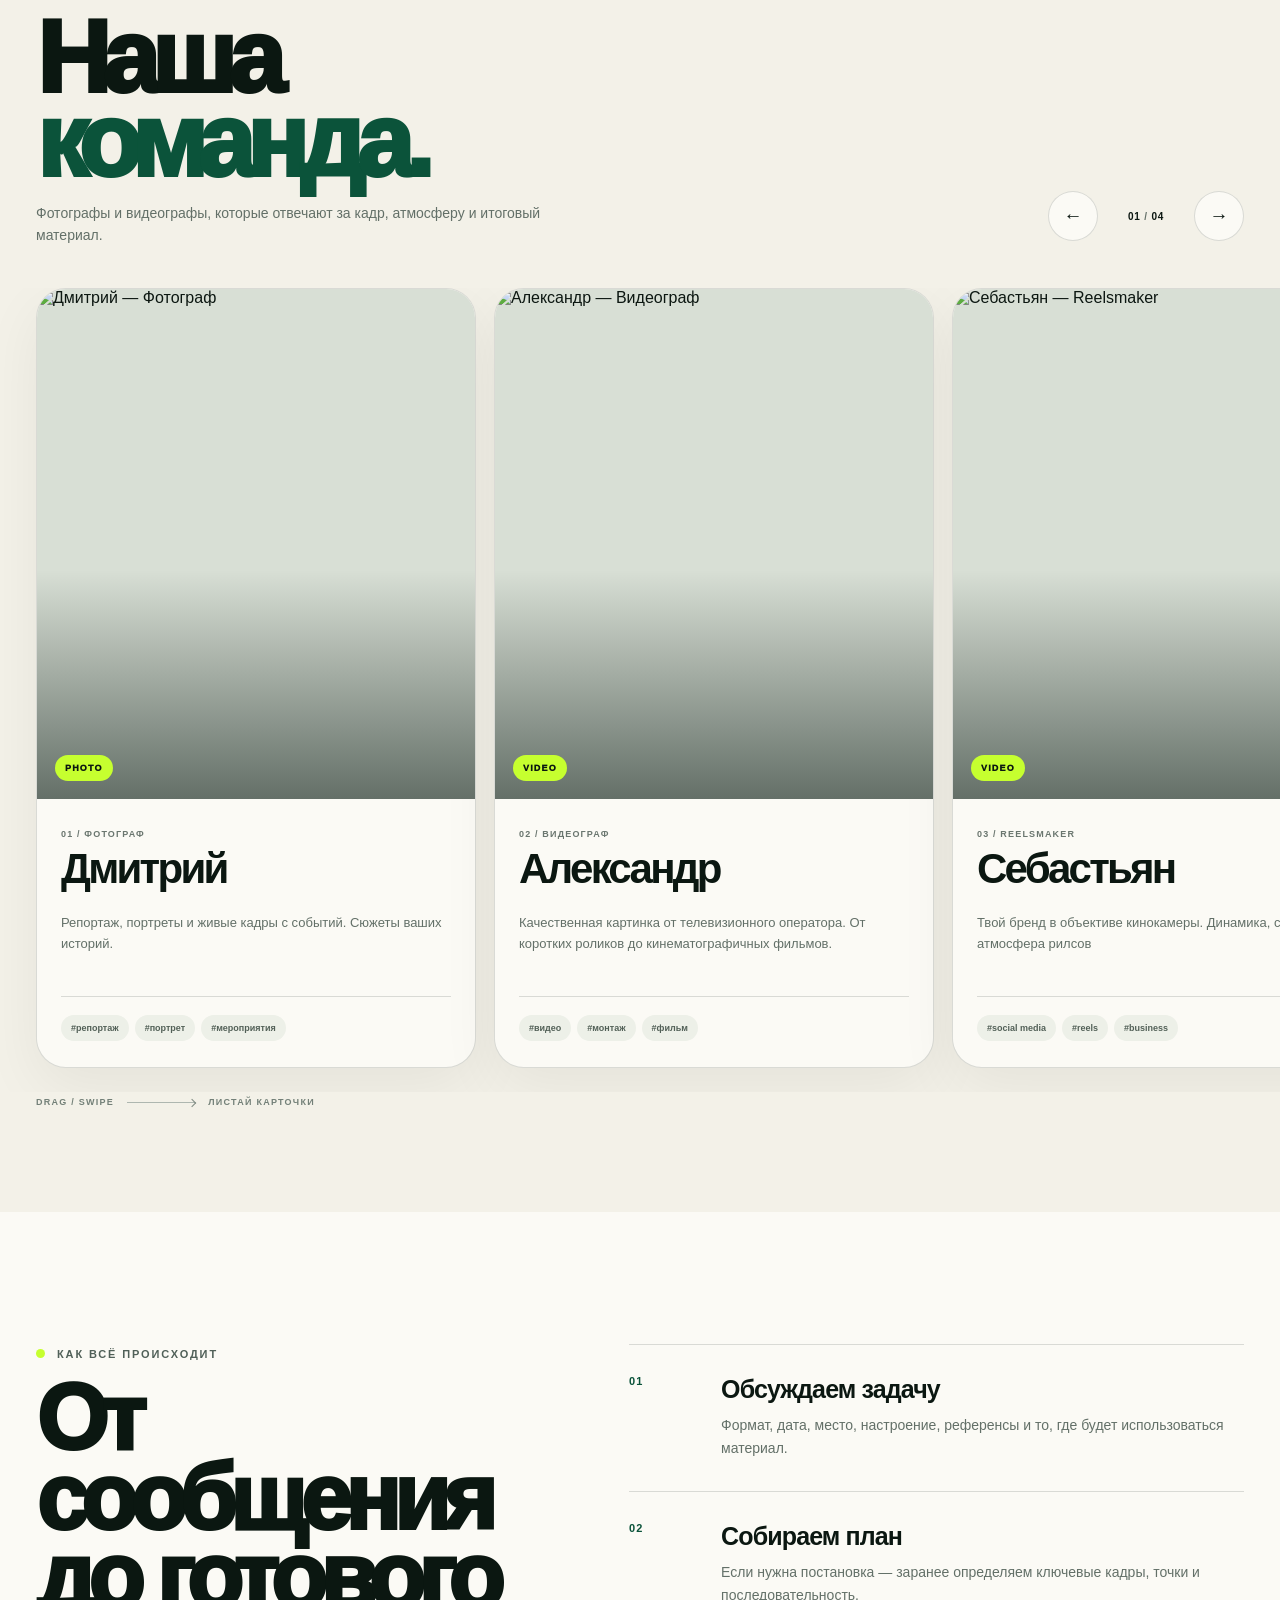
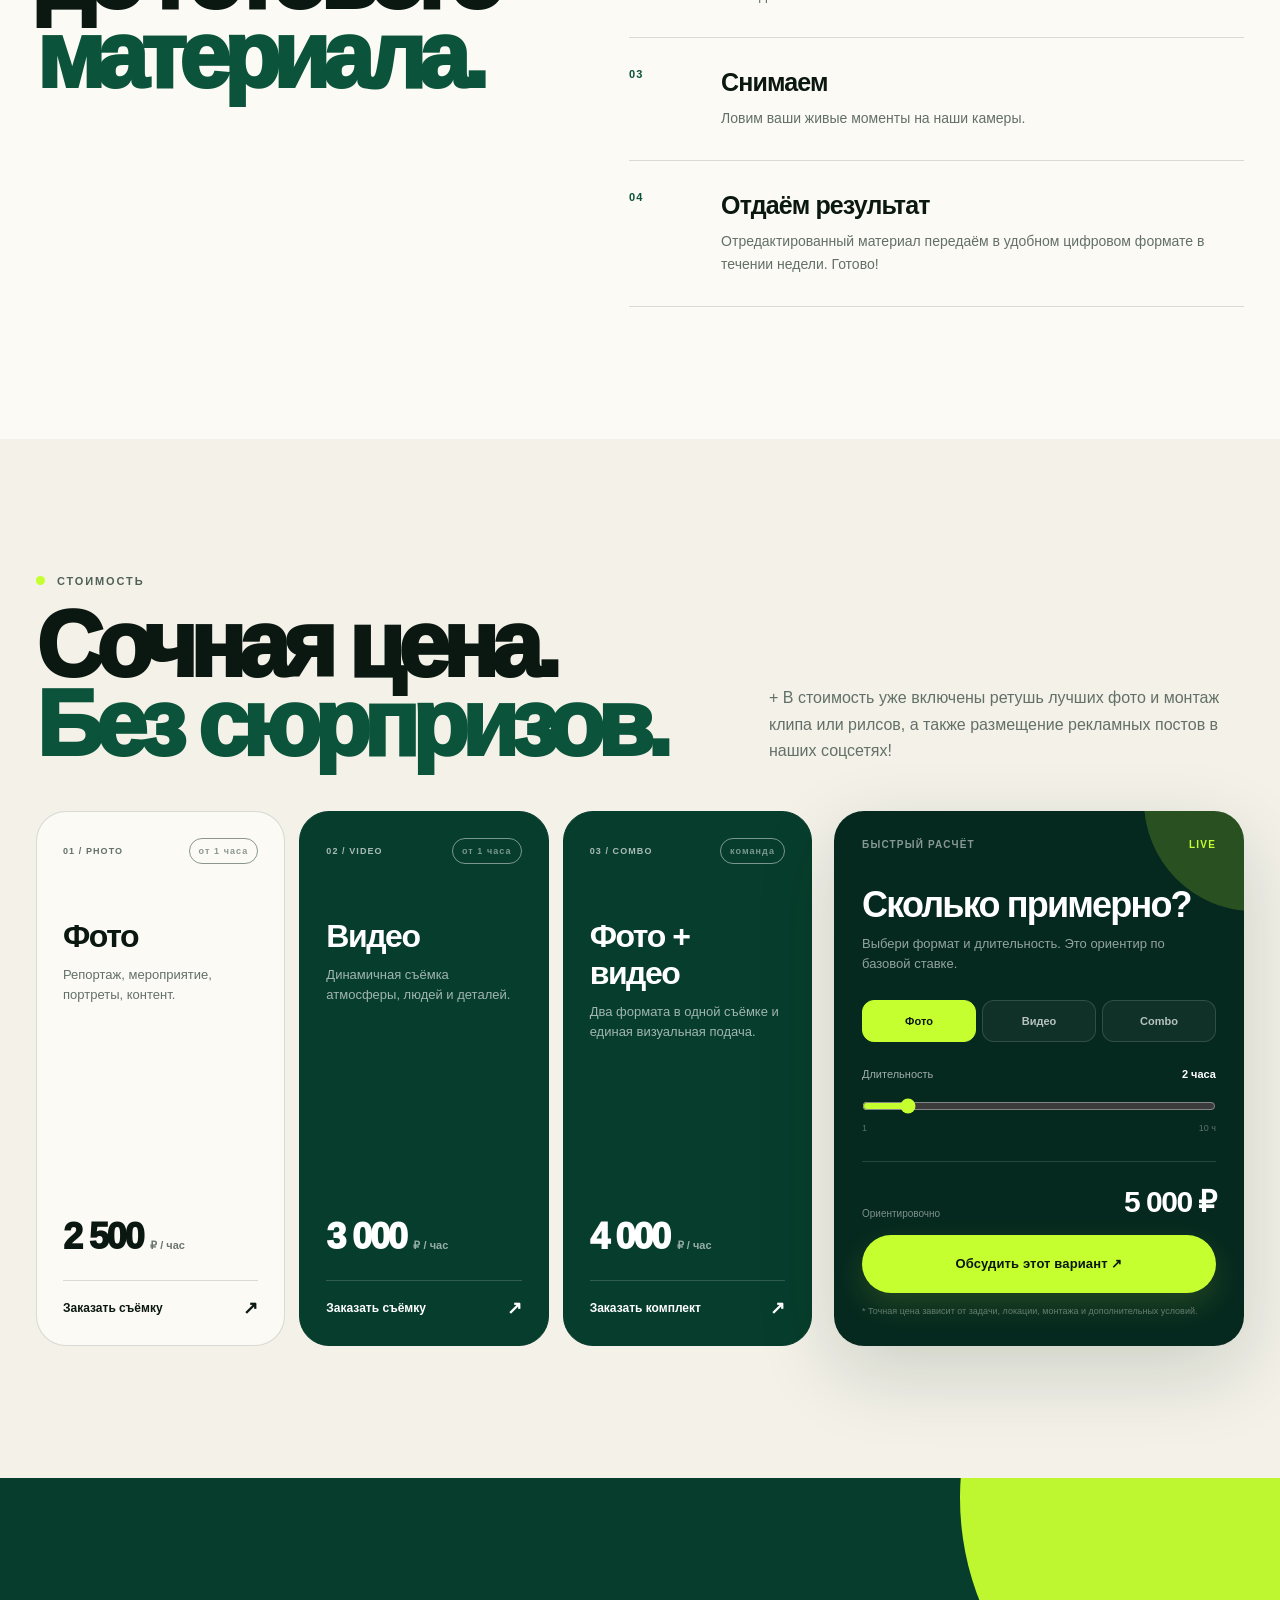
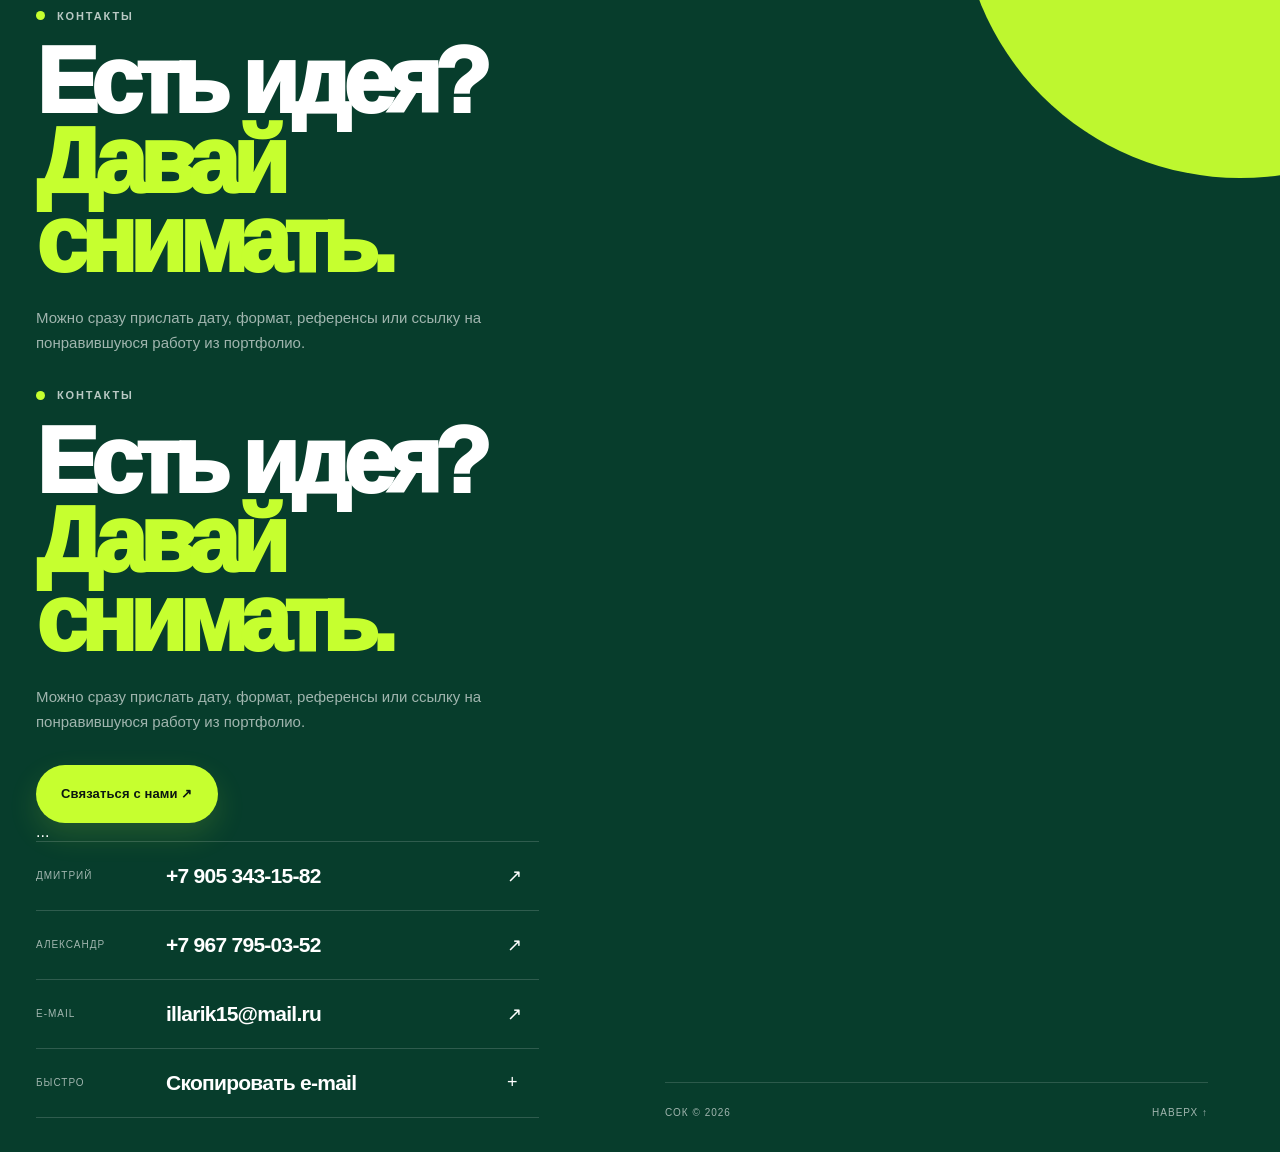
==== commit 4d885d50: "Update index.html" ====
--- a/sok with adm panel/index.html
+++ b/sok with adm panel/index.html
@@ -390,8 +390,30 @@
           <div class="eyebrow" id="contactsEyebrow"><span class="pulse-dot"></span> Контакты</div>
           <h2 id="contactTitle">Есть идея?<br><em>Давай снимать.</em></h2>
           <p id="contactLead">Можно сразу прислать дату, формат, референсы или ссылку на понравившуюся работу из портфолио.</p>
-          <a class="btn btn-lime" id="contactPrimary" href="mailto:illarik15@mail.ru?subject=Заявка%20на%20съёмку">Написать на почту ↗</a>
-        </div>
+          <div class="contact-copy reveal" id="contactCopy">
+  <div class="eyebrow" id="contactsEyebrow">
+    <span class="pulse-dot"></span> Контакты
+  </div>
+
+  <h2 id="contactTitle">
+    Есть идея?<br><em>Давай снимать.</em>
+  </h2>
+
+  <p id="contactLead">
+    Можно сразу прислать дату, формат, референсы или ссылку на понравившуюся работу из портфолио.
+  </p>
+
+  <div class="contact-menu-wrap">
+    <button class="btn btn-lime contact-menu-btn" id="contactMenuBtn" type="button">
+      Связаться с нами ↗
+    </button>
+
+    <div class="contact-menu" id="contactMenu" aria-hidden="true">
+      ...
+    </div>
+  </div>
+</div>
+       
 
         <div class="contact-list reveal" id="contactList">
           <a href="tel:+79053431582"><span>Дмитрий</span><strong>+7 905 343-15-82</strong><i>↗</i></a>
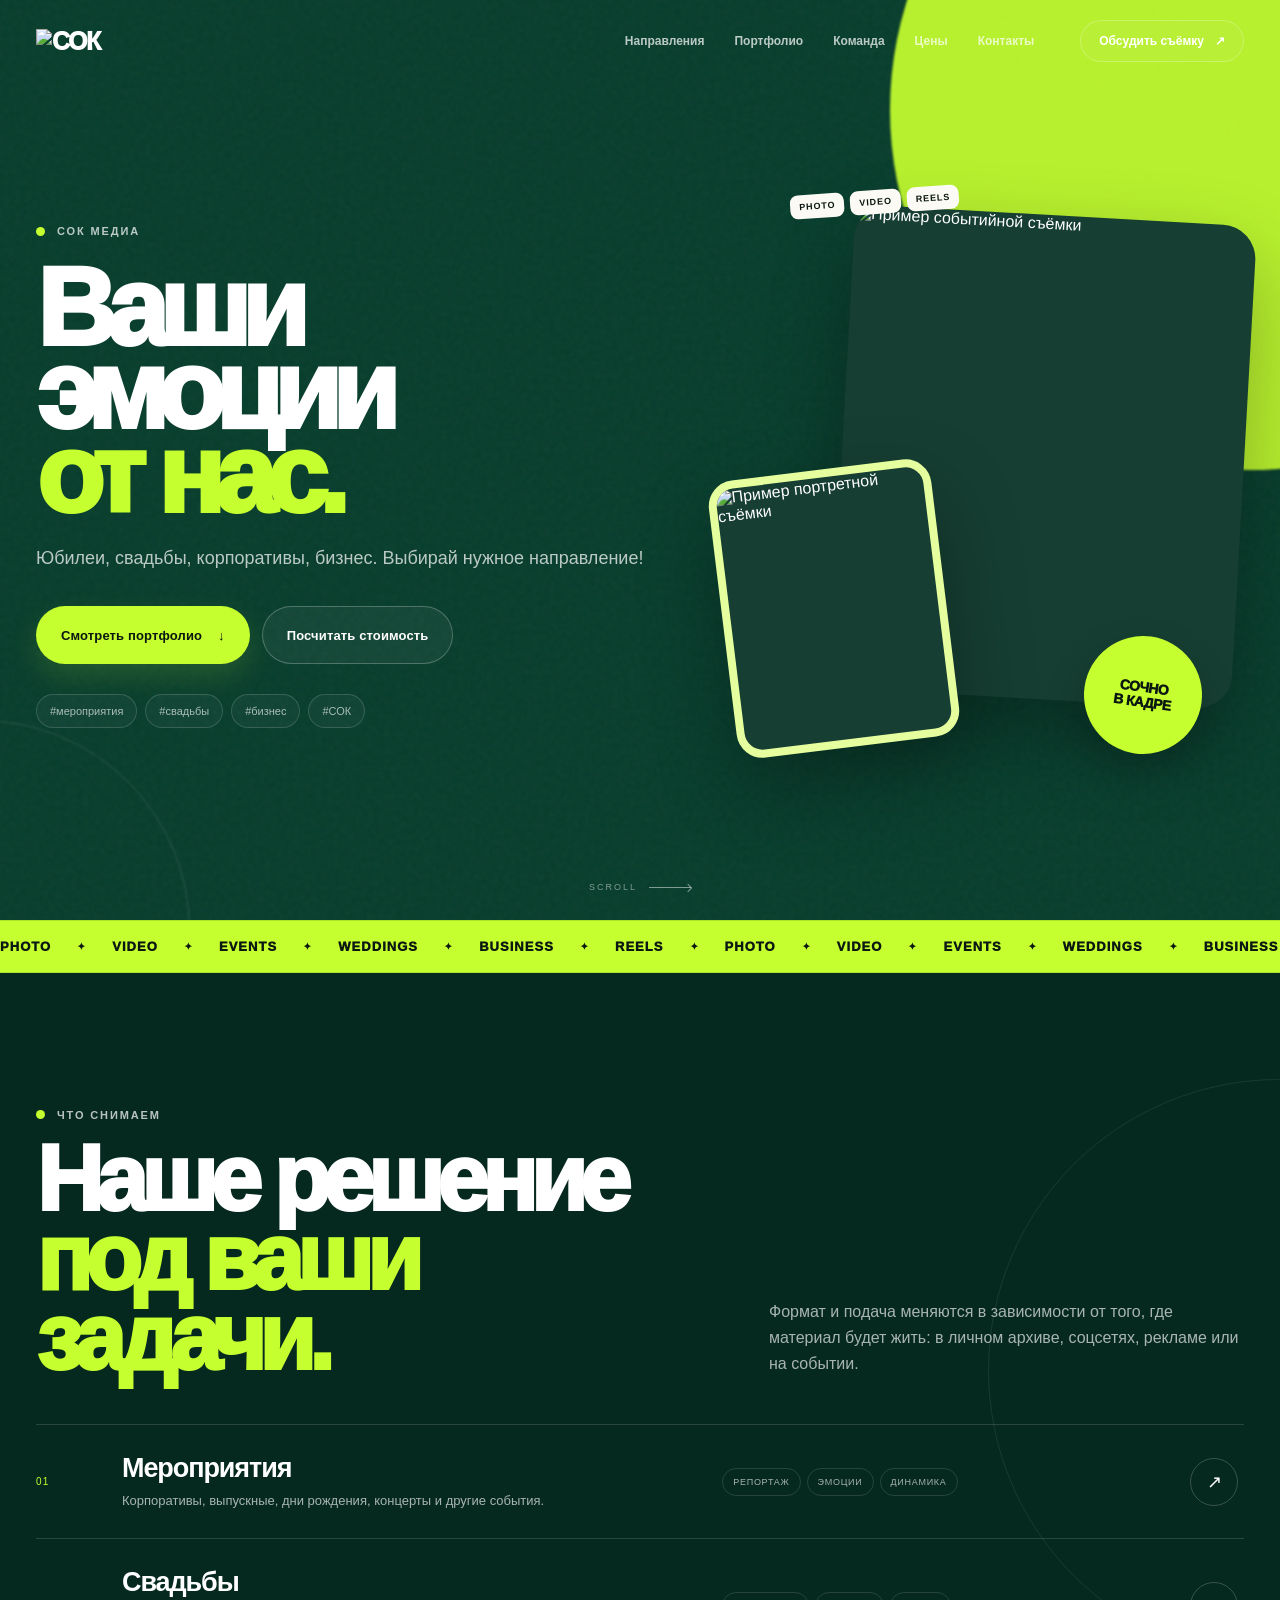
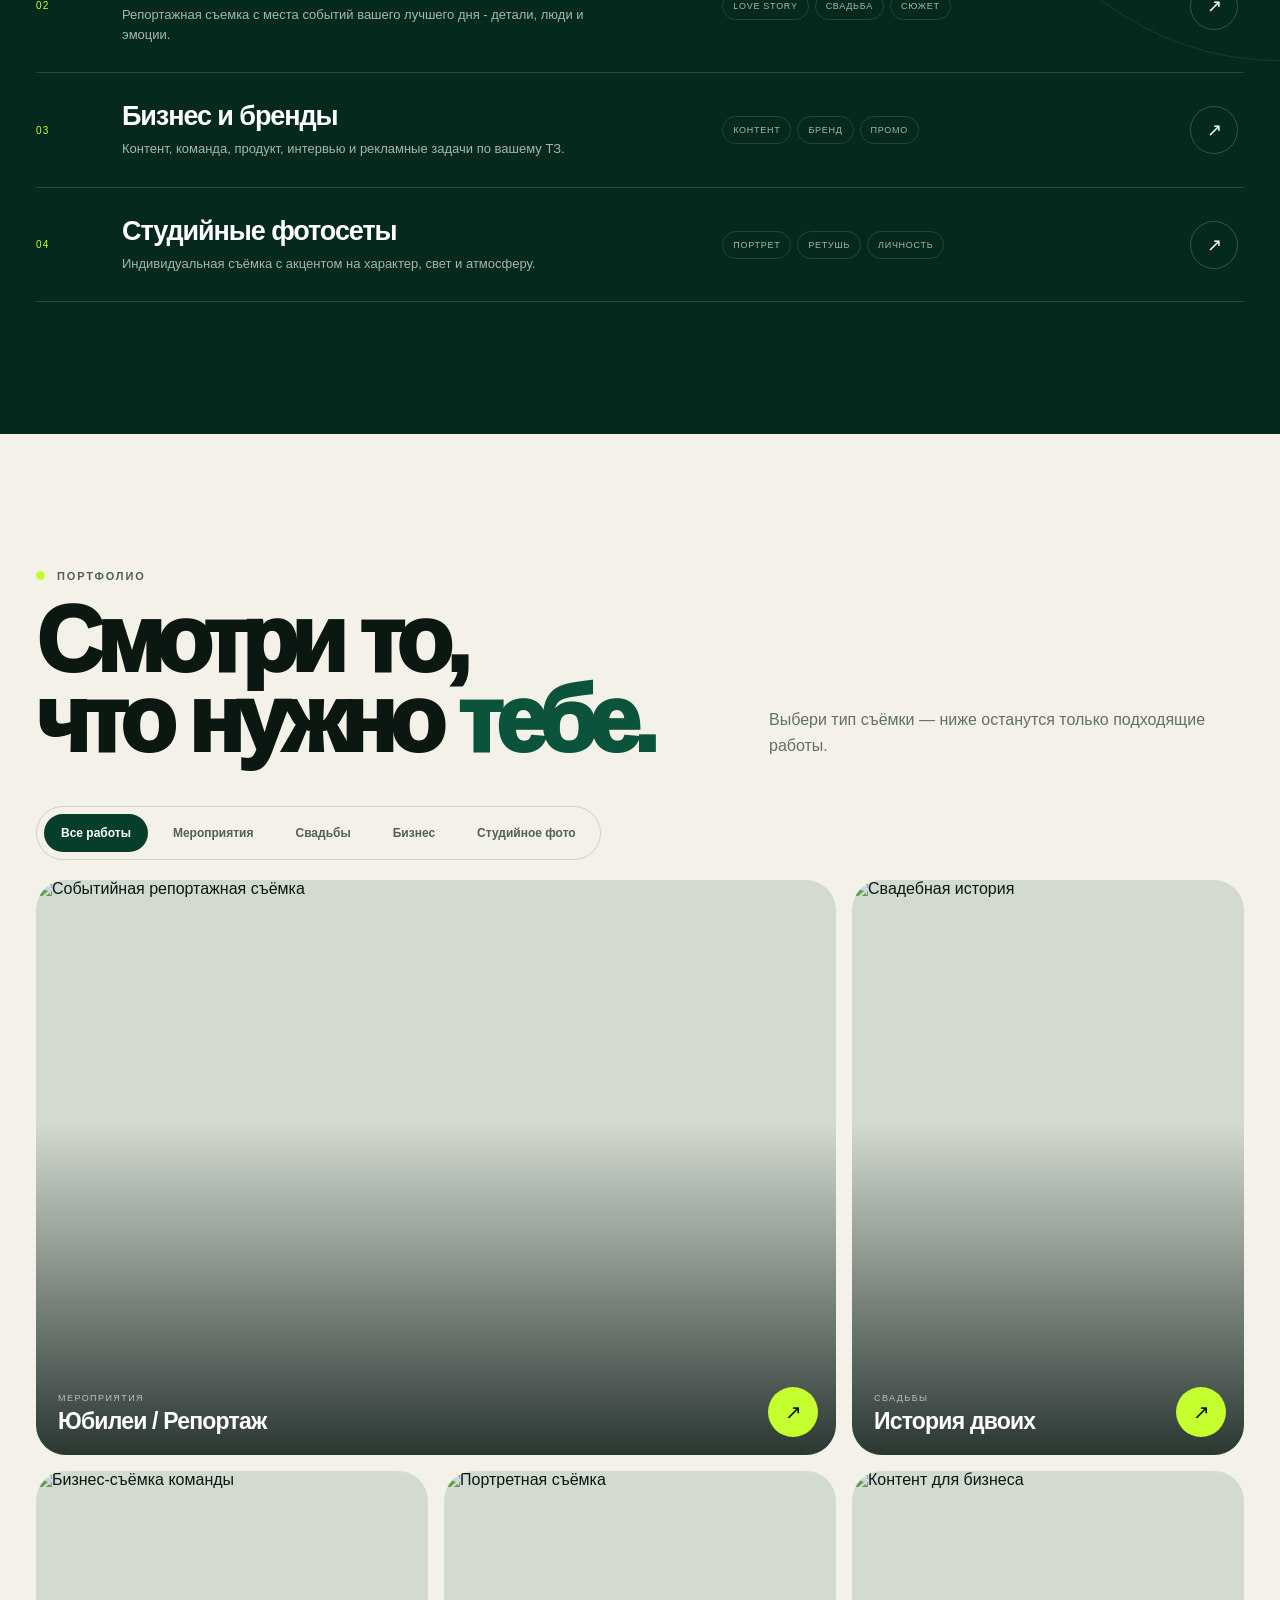
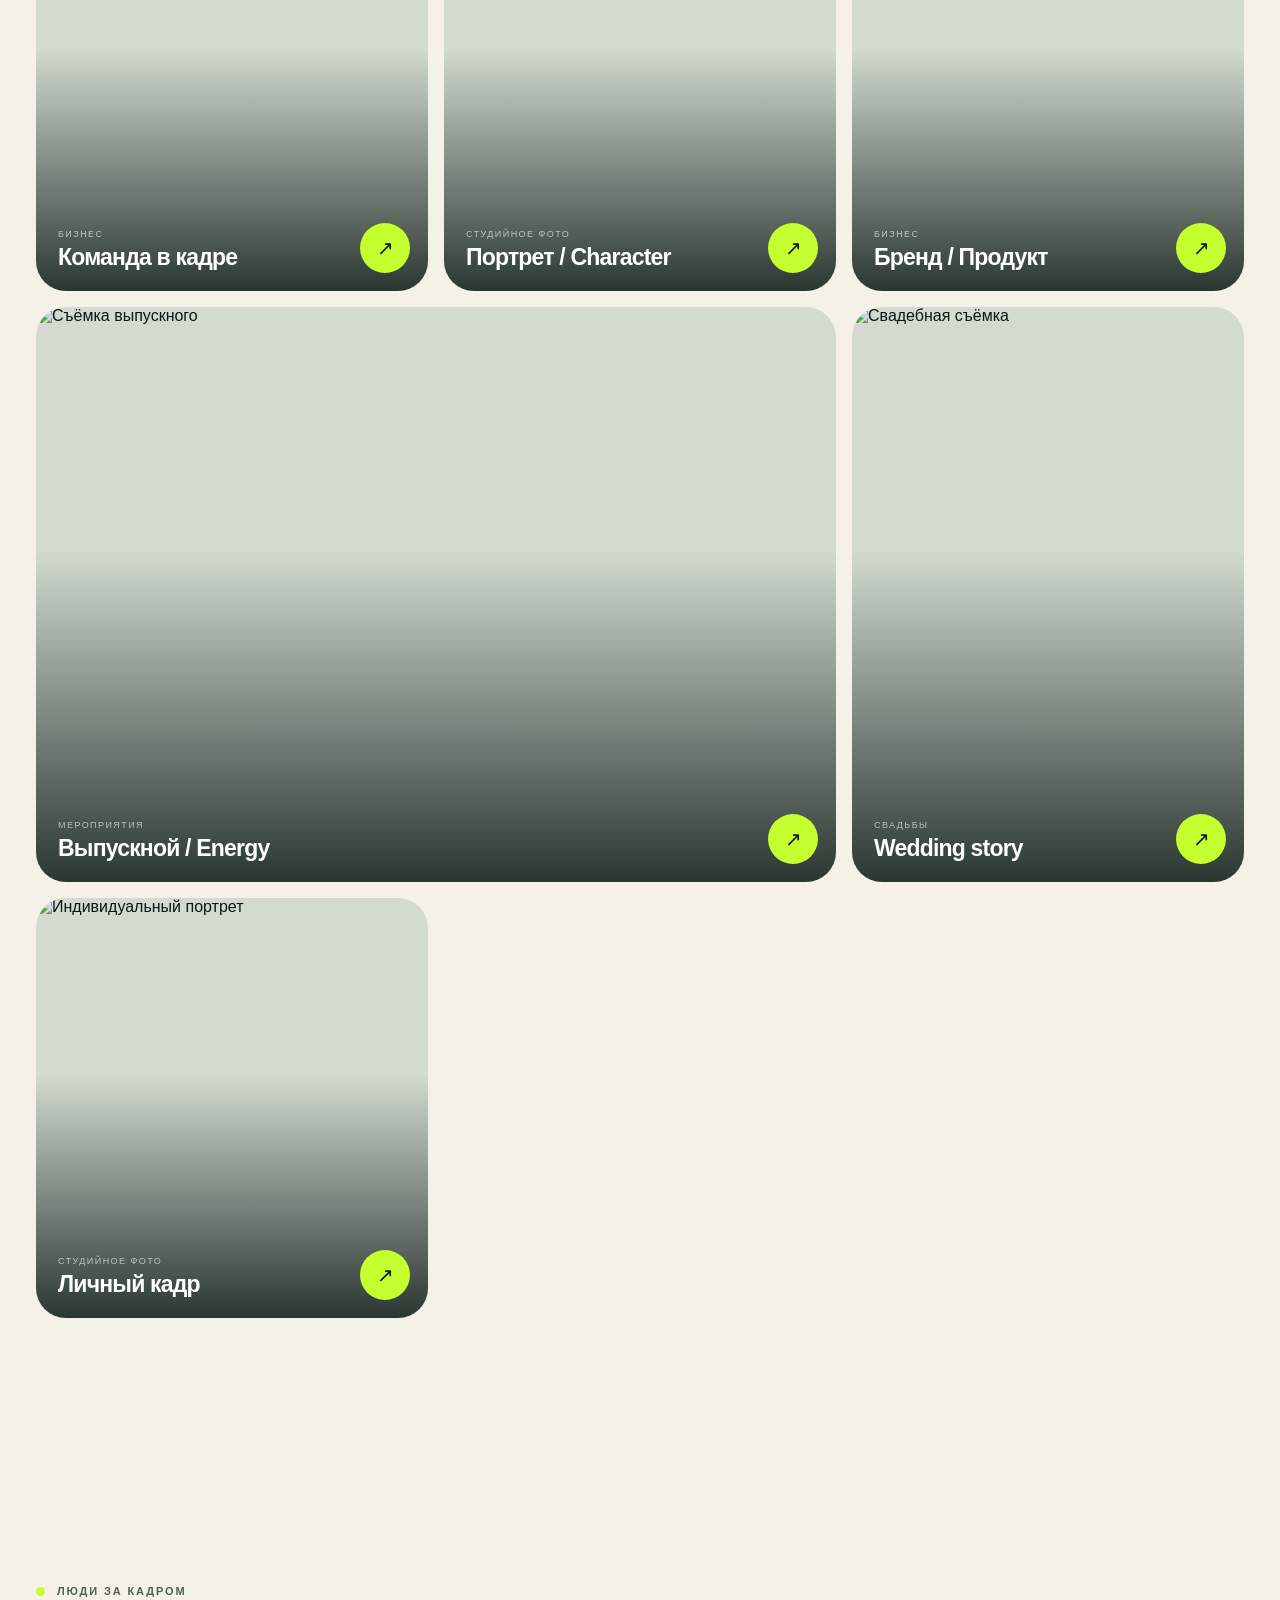
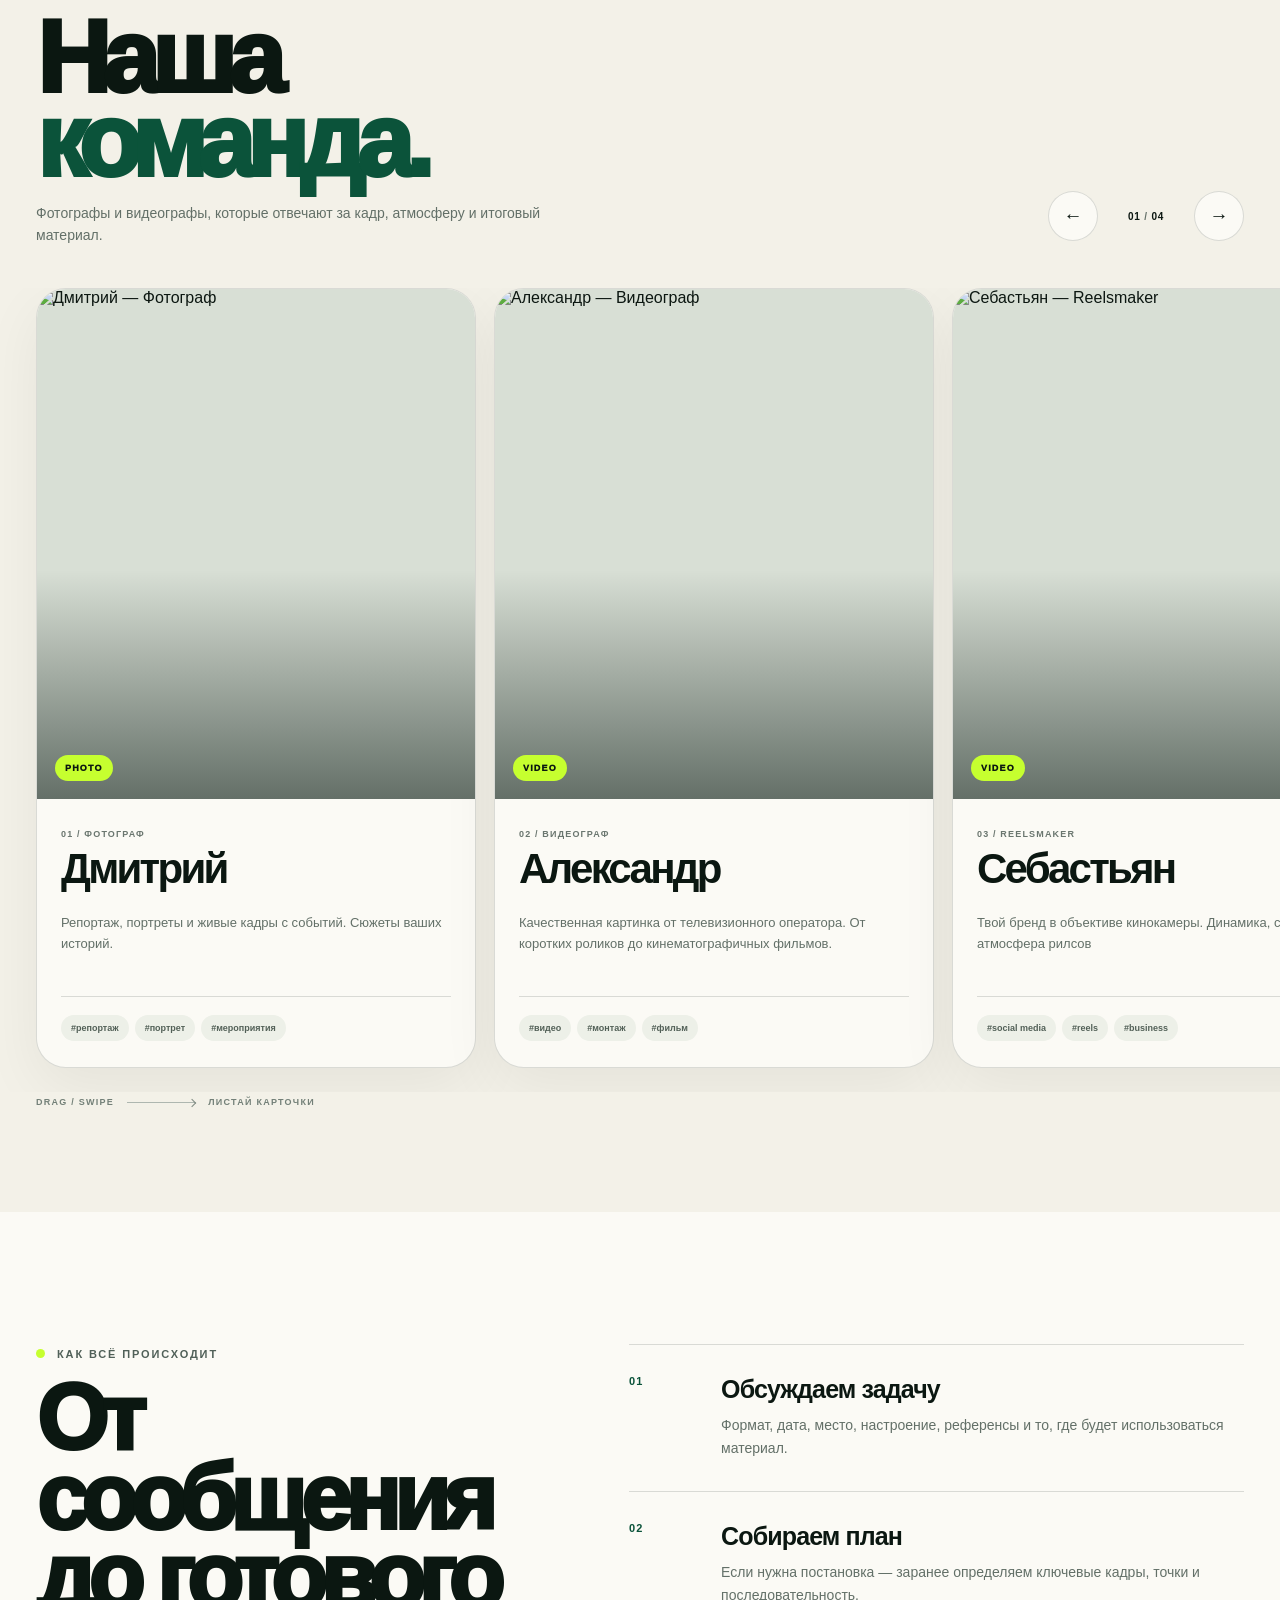
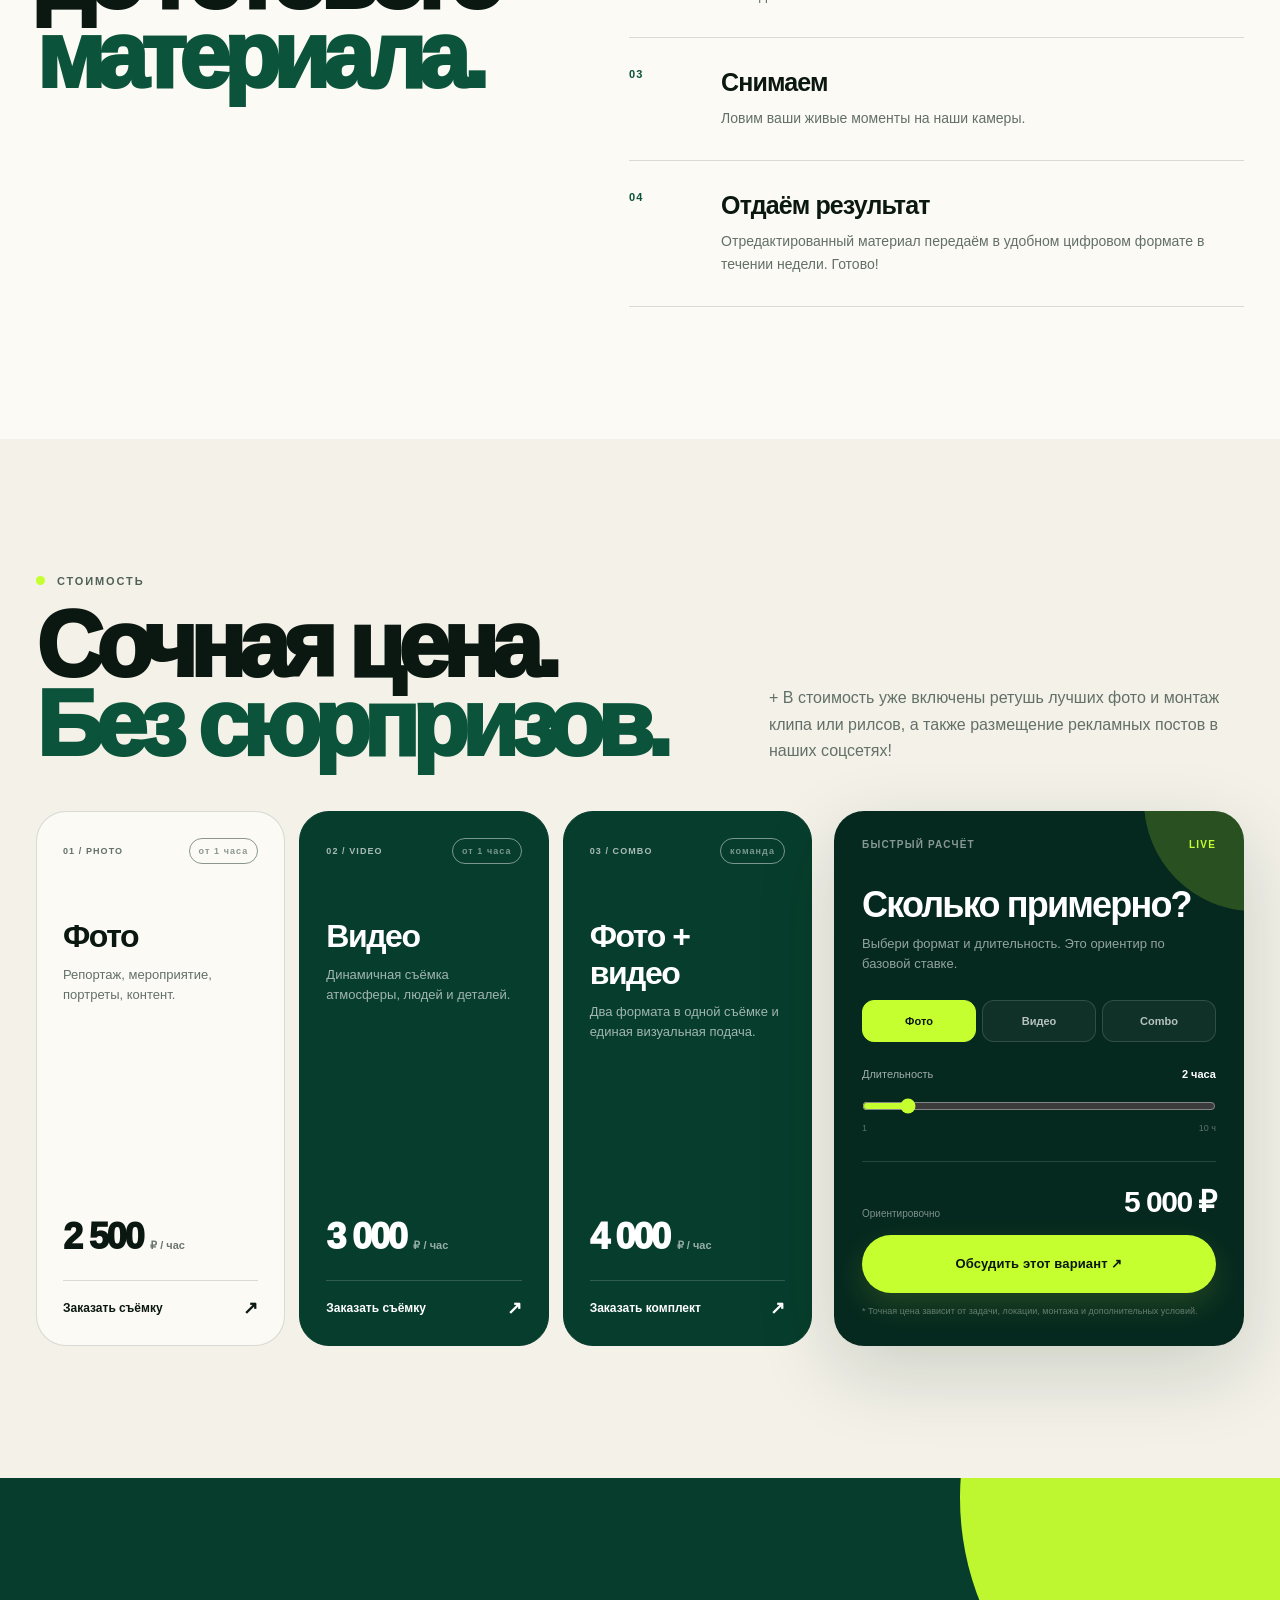
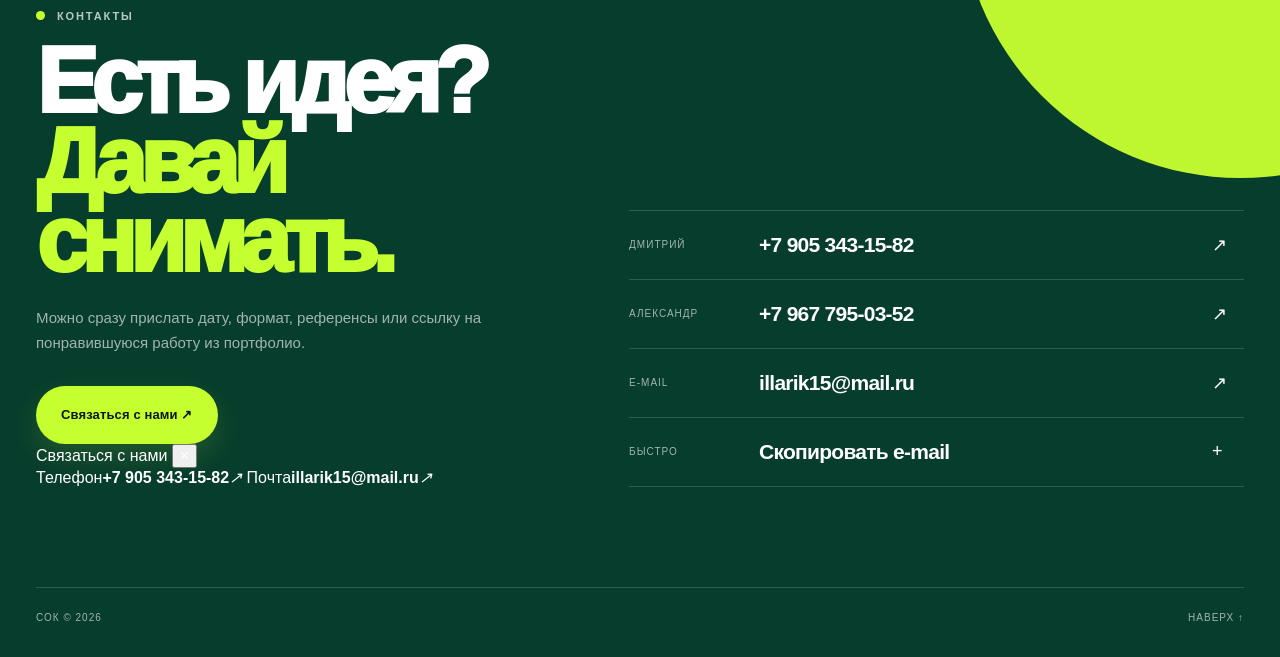
==== commit 3166ba0d: "Refactor contact section to use popover menu Replaced contact section with a new popover menu for be" ====
--- a/sok with adm panel/index.html
+++ b/sok with adm panel/index.html
@@ -390,30 +390,25 @@
           <div class="eyebrow" id="contactsEyebrow"><span class="pulse-dot"></span> Контакты</div>
           <h2 id="contactTitle">Есть идея?<br><em>Давай снимать.</em></h2>
           <p id="contactLead">Можно сразу прислать дату, формат, референсы или ссылку на понравившуюся работу из портфолио.</p>
-          <div class="contact-copy reveal" id="contactCopy">
-  <div class="eyebrow" id="contactsEyebrow">
-    <span class="pulse-dot"></span> Контакты
-  </div>
-
-  <h2 id="contactTitle">
-    Есть идея?<br><em>Давай снимать.</em>
-  </h2>
-
-  <p id="contactLead">
-    Можно сразу прислать дату, формат, референсы или ссылку на понравившуюся работу из портфолио.
-  </p>
-
-  <div class="contact-menu-wrap">
-    <button class="btn btn-lime contact-menu-btn" id="contactMenuBtn" type="button">
-      Связаться с нами ↗
-    </button>
-
-    <div class="contact-menu" id="contactMenu" aria-hidden="true">
-      ...
-    </div>
-  </div>
-</div>
-       
+          <div class="contact-menu-wrap" id="contactMenuWrap">
+            <a class="btn btn-lime" id="contactPrimary" href="mailto:illarik15@mail.ru?subject=Заявка%20на%20съёмку" aria-haspopup="dialog" aria-expanded="false">Связаться с нами ↗</a>
+
+            <div class="contact-popover" id="contactMenu" role="dialog" aria-modal="false" aria-hidden="true" aria-labelledby="contactMenuTitle">
+              <div class="contact-popover-head">
+                <span id="contactMenuTitle">Связаться с нами</span>
+                <button class="contact-popover-close" id="contactMenuClose" type="button" aria-label="Закрыть меню">×</button>
+              </div>
+              <div class="contact-popover-list" id="contactMenuList">
+                <a class="contact-popover-item" href="tel:+79053431582">
+                  <span>Телефон</span><strong>+7 905 343-15-82</strong><i>↗</i>
+                </a>
+                <a class="contact-popover-item" href="mailto:illarik15@mail.ru">
+                  <span>Почта</span><strong>illarik15@mail.ru</strong><i>↗</i>
+                </a>
+              </div>
+            </div>
+          </div>
+        </div>
 
         <div class="contact-list reveal" id="contactList">
           <a href="tel:+79053431582"><span>Дмитрий</span><strong>+7 905 343-15-82</strong><i>↗</i></a>
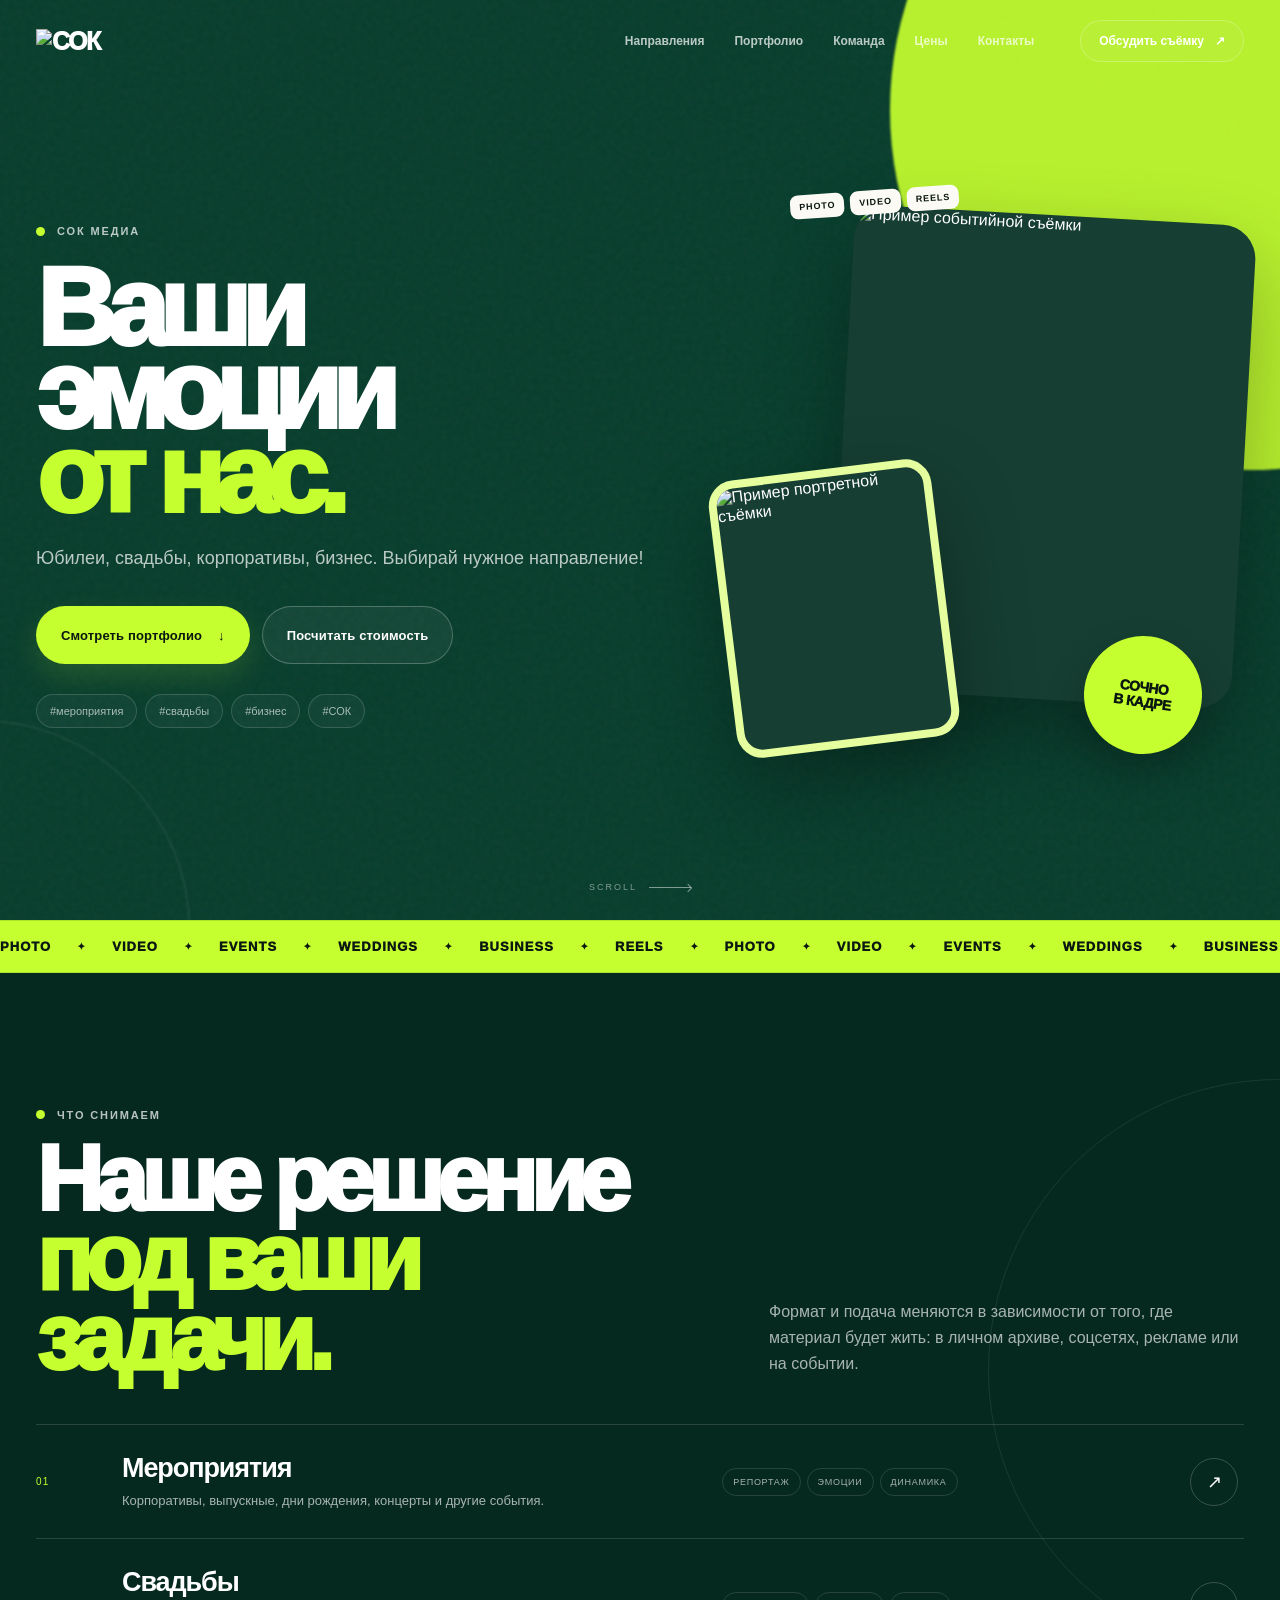
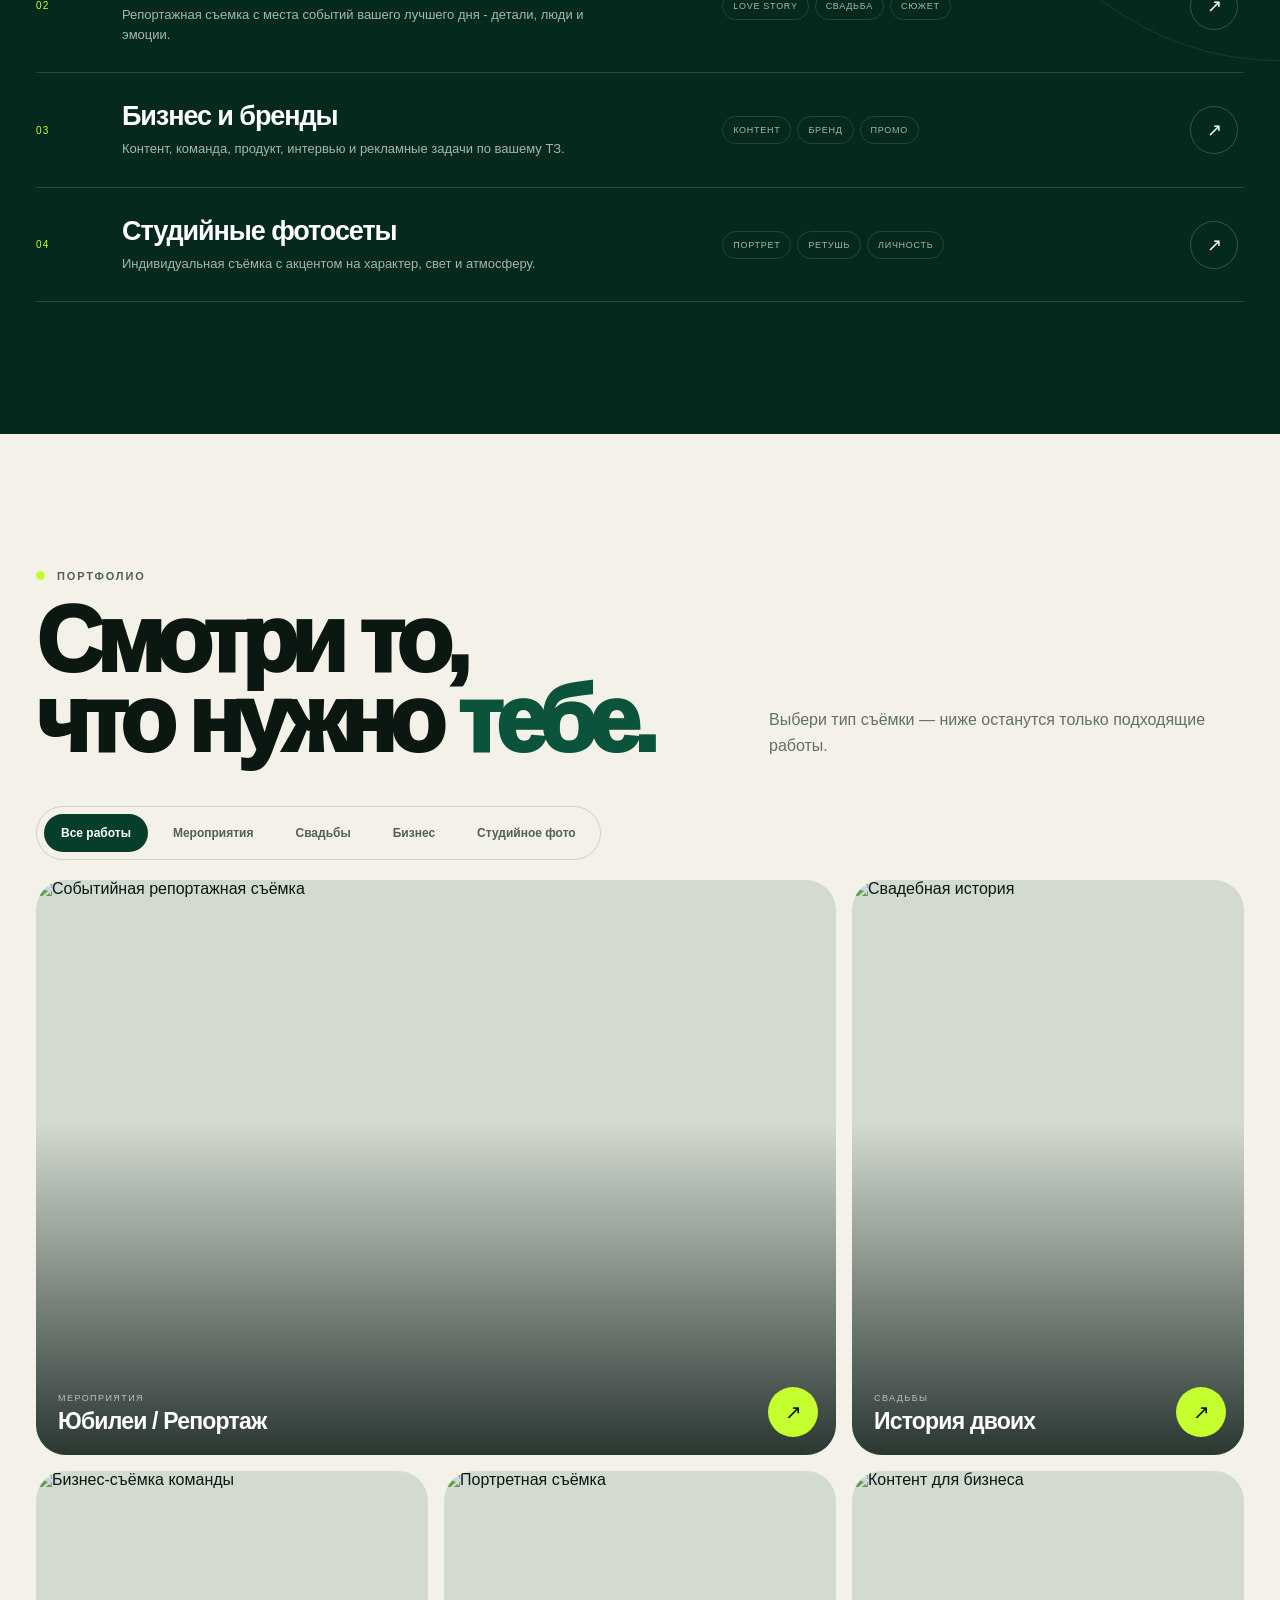
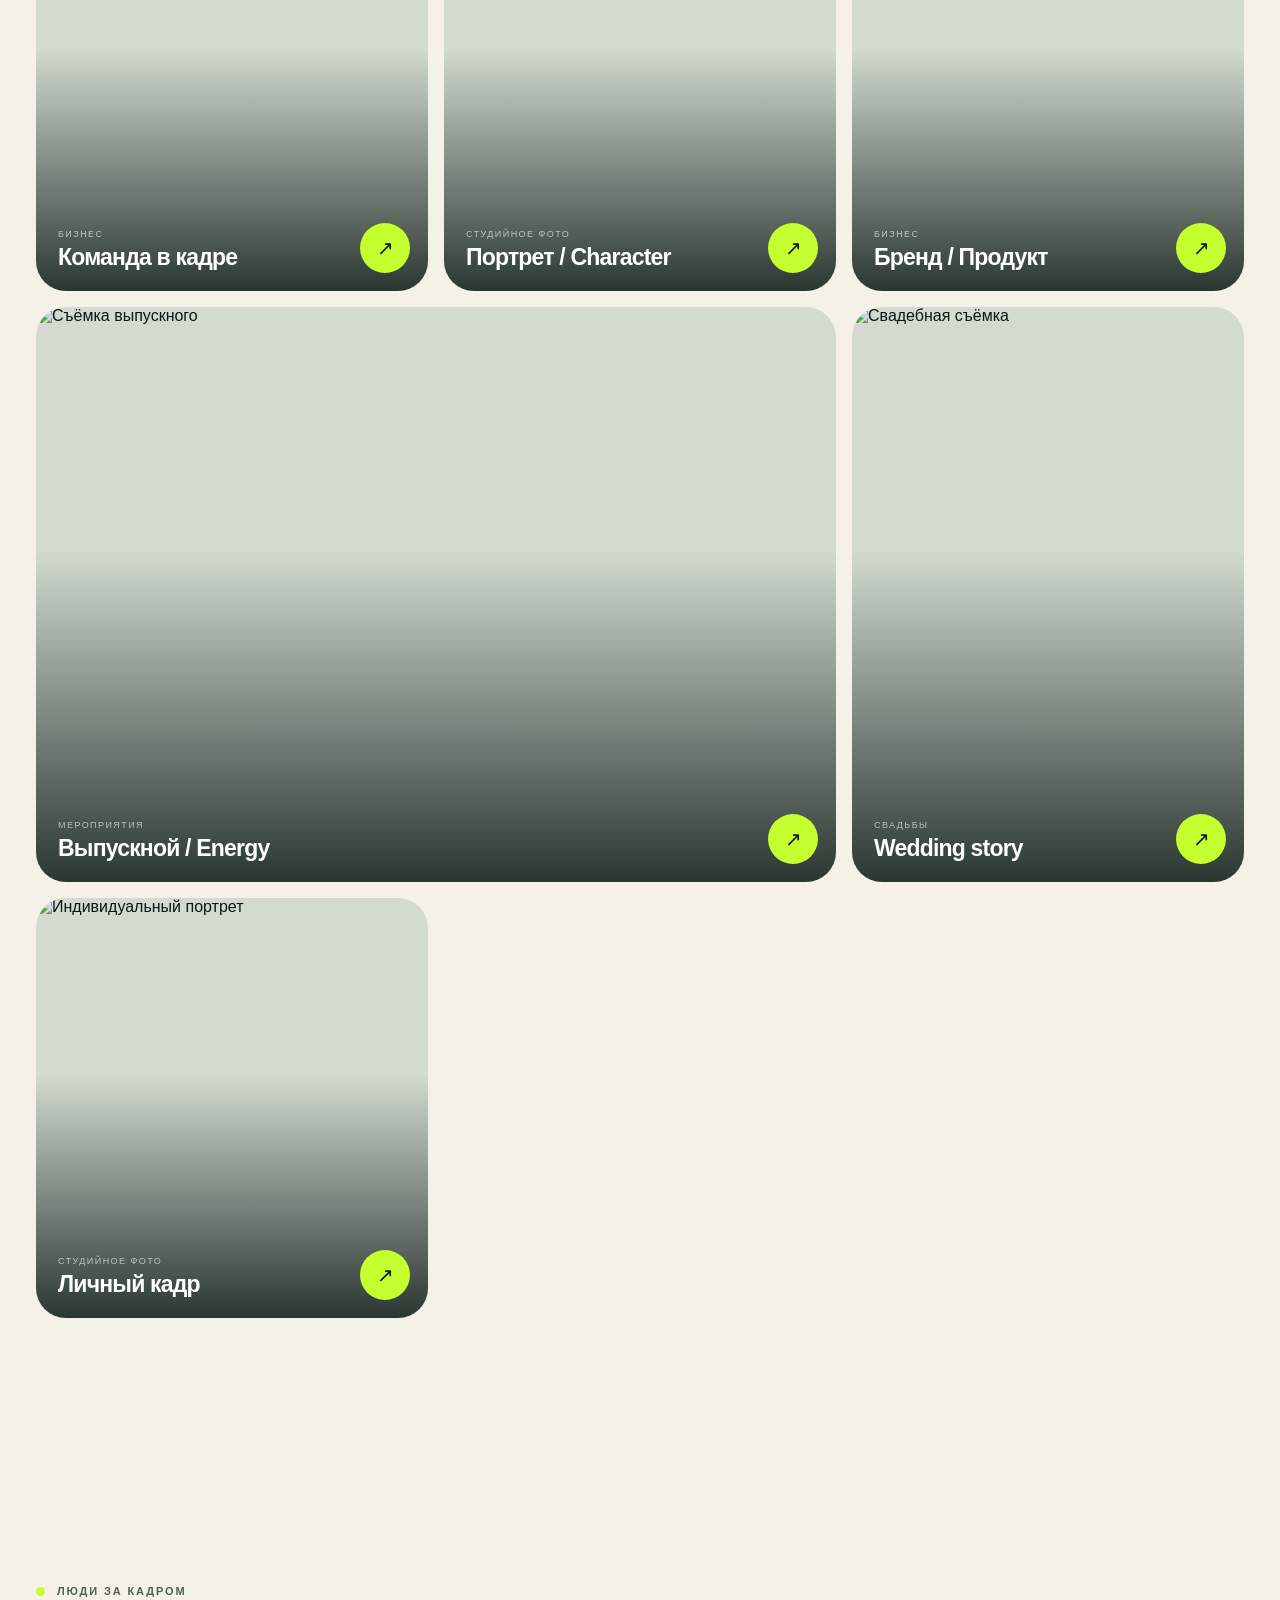
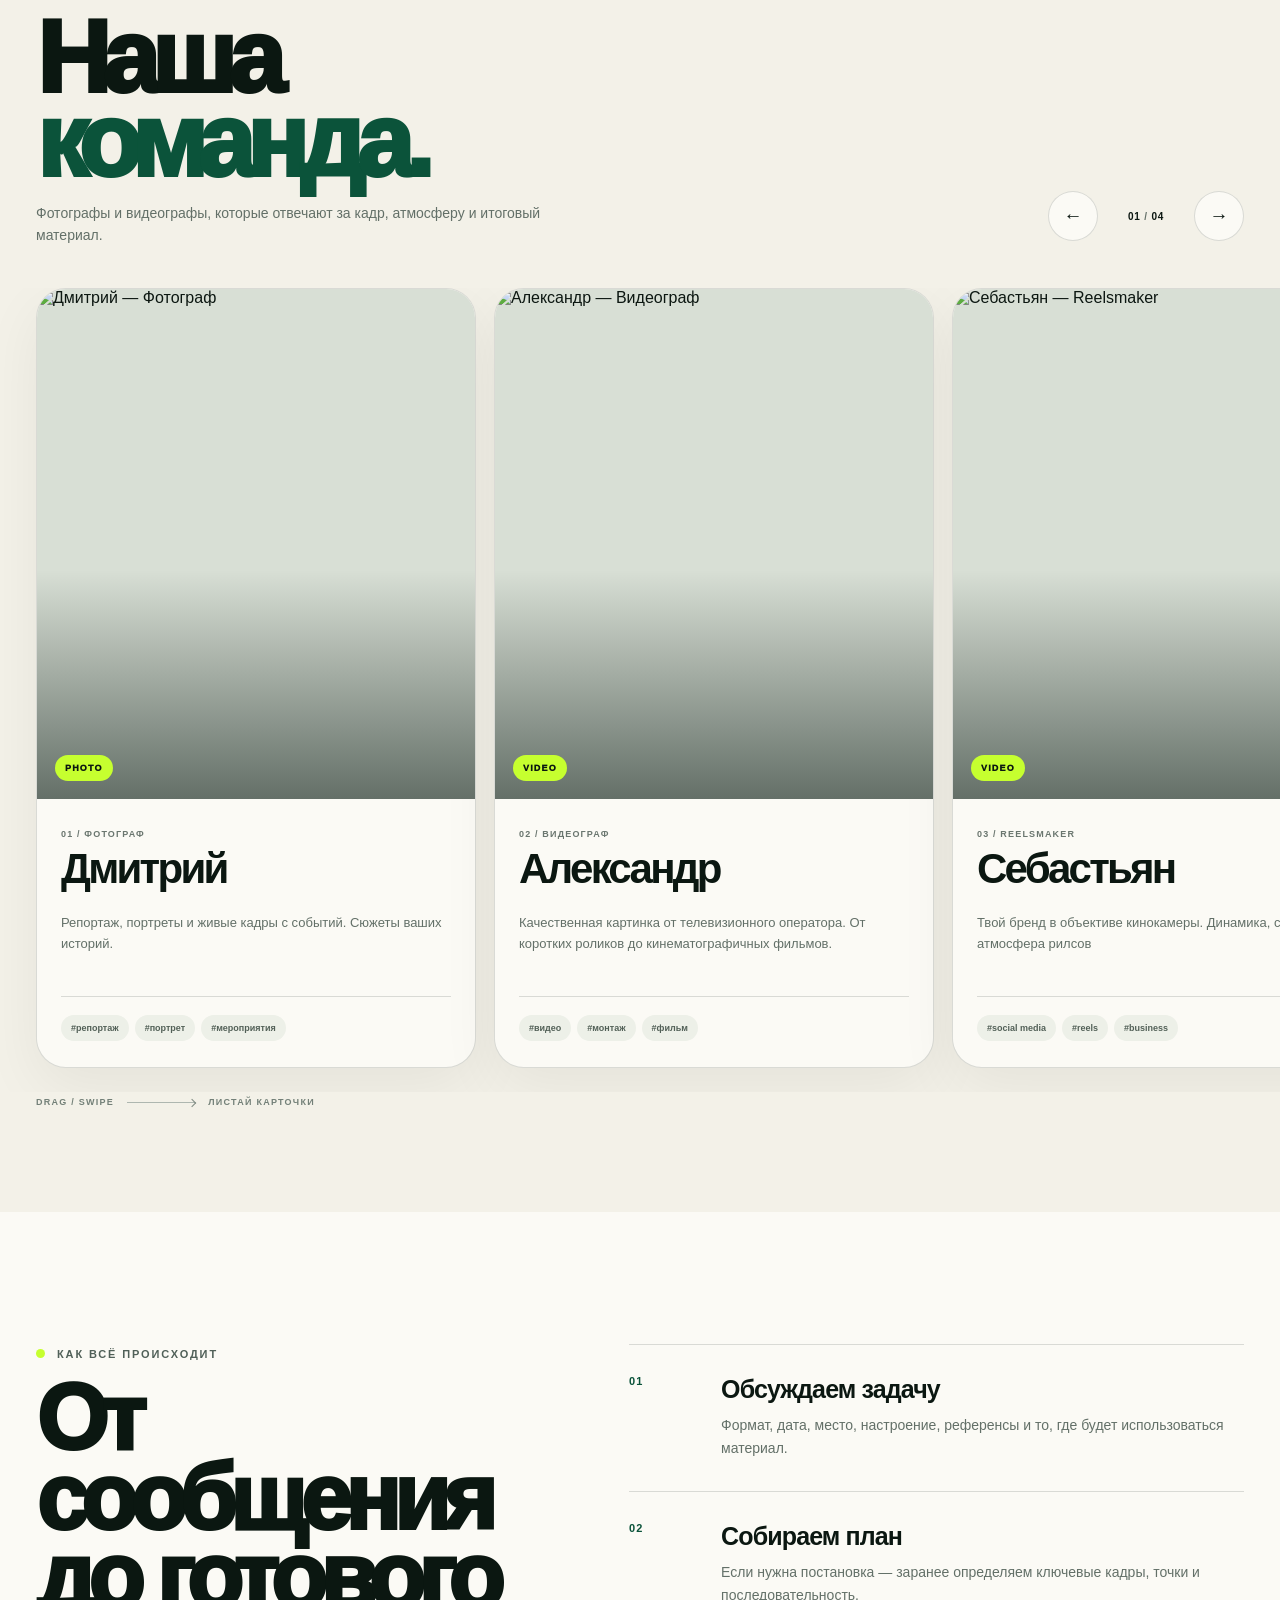
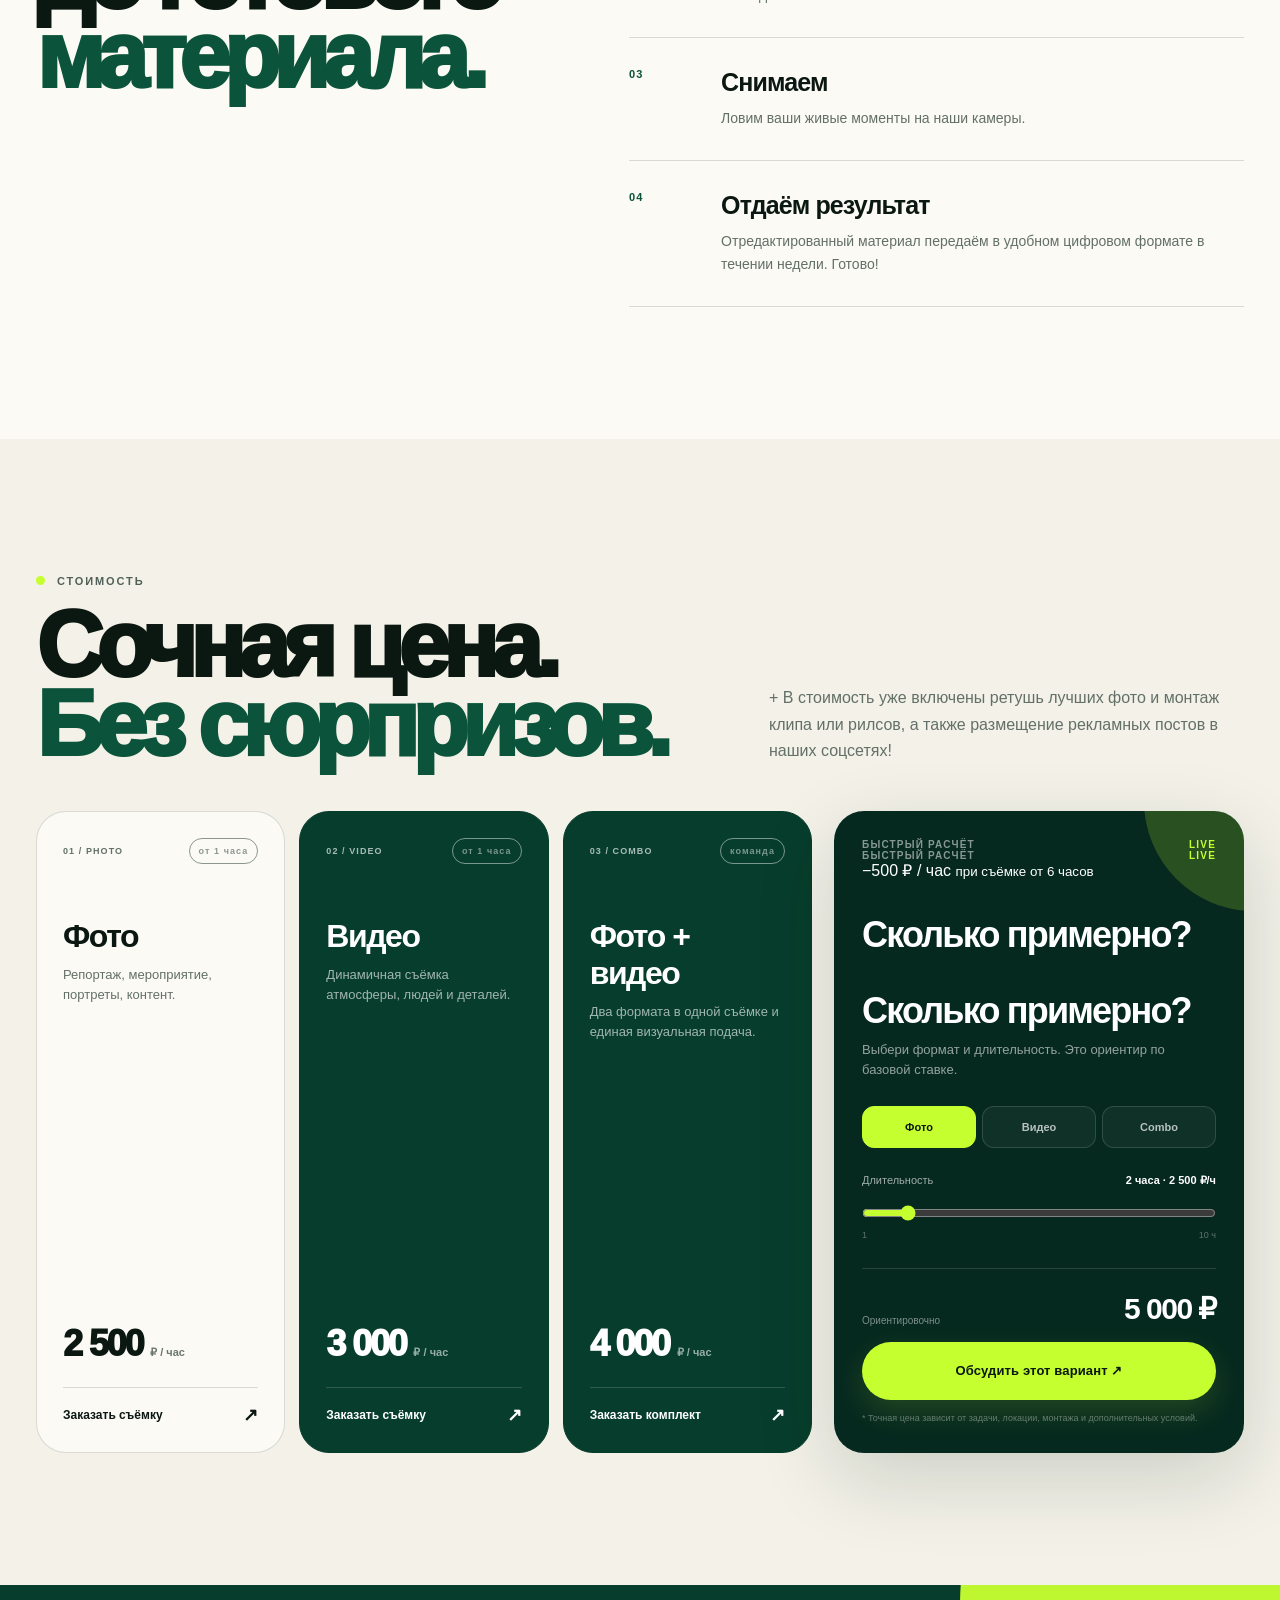
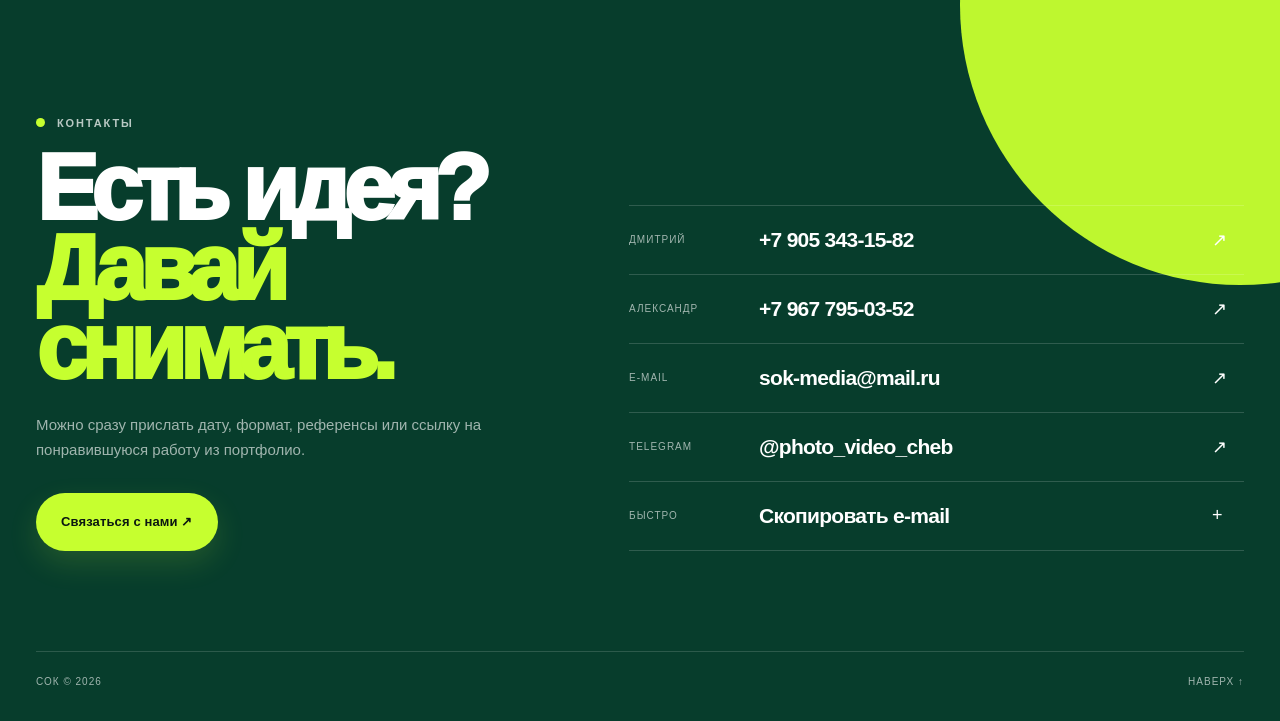
==== commit b7a7ea2e: "Enhance calculator with discount badge and layout Added discount information and adjusted calculator" ====
--- a/sok with adm panel/index.html
+++ b/sok with adm panel/index.html
@@ -356,6 +356,17 @@
 
           <aside class="calculator reveal" aria-label="Калькулятор стоимости">
             <div class="calc-head"><span id="calcHeadLabel">Быстрый расчёт</span><span class="calc-live" id="calcLiveLabel">LIVE</span></div>
+            <div class="calc-head">
+  <span id="calcHeadLabel">Быстрый расчёт</span>
+  <span class="calc-live" id="calcLiveLabel">LIVE</span>
+</div>
+
+<div class="duration-discount-badge">
+  <span>−500 ₽ / час</span>
+  <small>при съёмке от 6 часов</small>
+</div>
+
+<h3 id="calcTitle">Сколько примерно?</h3>
             <h3 id="calcTitle">Сколько примерно?</h3>
             <p id="calcDescription">Выбери формат и длительность. Это ориентир по базовой ставке.</p>
 
--- a/sok with adm panel/styles.css
+++ b/sok with adm panel/styles.css
@@ -192,6 +192,35 @@
 .contact-grid{position:relative;z-index:2;display:grid;grid-template-columns:.9fr 1.1fr;gap:90px;align-items:end}
 .contact-copy h2{margin-top:18px}
 .contact-copy p{max-width:500px;margin:26px 0 30px;color:var(--section-muted,rgba(255,255,255,.62));font-size:15px;line-height:1.65}
+
+
+/* Contact quick menu */
+.contact-menu-wrap{position:relative;display:inline-block;z-index:20}
+.contact-popover{position:absolute;left:0;top:calc(100% + 14px);width:min(390px,calc(100vw - 32px));padding:10px;background:var(--cream);color:var(--ink);border:1px solid rgba(11,23,17,.14);border-radius:20px;box-shadow:0 24px 80px rgba(0,0,0,.28);opacity:0;visibility:hidden;pointer-events:none;transform:translateY(-8px) scale(.985);transform-origin:top left;transition:opacity .18s ease,transform .18s ease,visibility .18s ease;z-index:80}
+.contact-popover.is-open{opacity:1;visibility:visible;pointer-events:auto;transform:translateY(0) scale(1)}
+.contact-popover-head{display:flex;align-items:center;justify-content:space-between;gap:16px;padding:7px 8px 12px 10px;border-bottom:1px solid rgba(11,23,17,.1);font-size:11px;font-weight:900;text-transform:uppercase;letter-spacing:.09em}
+.contact-popover-close{flex:0 0 auto;width:32px;height:32px;display:grid;place-items:center;border:0;border-radius:50%;background:var(--lime);color:var(--ink);font:700 21px/1 inherit;cursor:pointer;transition:transform .18s ease}
+.contact-popover-close:hover{transform:rotate(8deg) scale(1.04)}
+.contact-popover-list{padding-top:5px}
+.contact-popover-item{display:grid;grid-template-columns:82px 1fr 22px;align-items:center;gap:12px;padding:14px 10px;border-radius:12px;color:var(--ink);text-decoration:none;transition:background .18s ease,transform .18s ease}
+.contact-popover-item:hover{background:var(--lime);transform:translateX(2px)}
+.contact-popover-item span{font-size:9px;font-weight:800;text-transform:uppercase;letter-spacing:.09em;opacity:.52}
+.contact-popover-item strong{font-size:15px;line-height:1.2;letter-spacing:-.02em;overflow-wrap:anywhere}
+.contact-popover-item i{font-style:normal;font-size:16px;transition:transform .18s ease}
+.contact-popover-item:hover i{transform:rotate(45deg)}
+.contact-popover-item.is-disabled{opacity:.45;cursor:default}
+.contact-popover-item.is-disabled:hover{background:transparent;transform:none}
+.contact-popover-empty{padding:16px 10px 10px;font-size:12px;line-height:1.45;opacity:.55}
+
+@media (max-width:640px){
+  .contact-menu-wrap{position:static}
+  .contact-popover{position:fixed;left:16px;right:16px;top:auto;bottom:max(16px,env(safe-area-inset-bottom));width:auto;max-height:min(72vh,560px);overflow:auto;transform:translateY(22px) scale(.99);transform-origin:bottom center;border-radius:22px;z-index:420}
+  .contact-popover.is-open{transform:translateY(0) scale(1)}
+  .contact-popover-item{grid-template-columns:78px 1fr 22px;padding:15px 10px}
+  .contact-popover-item strong{font-size:16px}
+  body.contact-menu-open::after{content:"";position:fixed;inset:0;background:rgba(2,14,10,.48);backdrop-filter:blur(3px);z-index:410}
+}
+
 .contact-list{border-top:1px solid rgba(255,255,255,.16)}
 .contact-list a,.copy-mail{width:100%;display:grid;grid-template-columns:110px 1fr 32px;gap:20px;align-items:center;padding:22px 0;border:0;border-bottom:1px solid rgba(255,255,255,.16);background:transparent;color:#fff;text-align:left;cursor:pointer}
 .contact-list span{font-size:10px;color:rgba(255,255,255,.46);text-transform:uppercase;letter-spacing:.1em}
@@ -364,3 +393,387 @@
 .no-animations .ticker-track{animation:none!important}
 .no-cursor-glow .cursor-glow{display:none!important}
 @media(max-width:760px){.brand-logo{max-height:44px}.team-intro,.process-lead{font-size:13px}}
+:root{
+  --forest:#073d2c;
+  --forest-2:#0b533a;
+  --forest-3:#06291f;
+  --lime:#c6ff2f;
+  --lime-soft:#e6ff9e;
+  --mint:#dffbd6;
+  --cream:#f3f1e8;
+  --paper:#fbfaf5;
+  --ink:#0b1711;
+  --muted:#637068;
+  --line:rgba(11,23,17,.14);
+  --white:rgba(255,255,255,.94);
+  --radius:30px;
+  --container-max:1240px;
+  --section-space:132px;
+  --header-scrolled:rgba(6,41,31,.82);
+  --hero-title-max:142px;
+  --section-title-max:102px;
+  --body-size:16px;
+  --shadow:0 26px 80px rgba(5,35,25,.16);
+}
+
+*{box-sizing:border-box}
+[hidden]{display:none!important}
+html{scroll-behavior:smooth;scroll-padding-top:82px}
+body{margin:0;background:var(--cream);color:var(--ink);font-family:Inter,Arial,Helvetica,sans-serif;font-size:var(--body-size);-webkit-font-smoothing:antialiased;overflow-x:hidden}
+body.menu-open,body.lightbox-open{overflow:hidden}
+a{color:inherit;text-decoration:none}
+button,input{font:inherit}
+button{color:inherit}
+img{display:block;max-width:100%}
+::selection{background:var(--lime);color:var(--ink)}
+.container{width:min(var(--container-max),calc(100% - 72px));margin:0 auto}
+.section{padding:var(--section-space) 0}
+.reveal{opacity:0;transform:translateY(22px);transition:opacity .7s cubic-bezier(.2,.7,.2,1),transform .7s cubic-bezier(.2,.7,.2,1)}
+.reveal.in-view{opacity:1;transform:none}
+.eyebrow{display:inline-flex;align-items:center;gap:12px;font-size:11px;font-weight:850;letter-spacing:.17em;text-transform:uppercase;color:rgba(255,255,255,.72)}
+.eyebrow.dark{color:#506058}
+.pulse-dot{width:9px;height:9px;border-radius:50%;background:var(--lime);box-shadow:0 0 0 0 rgba(198,255,47,.45);animation:pulse 2s infinite}
+@keyframes pulse{70%{box-shadow:0 0 0 10px rgba(198,255,47,0)}100%{box-shadow:0 0 0 0 rgba(198,255,47,0)}}
+
+.btn{display:inline-flex;align-items:center;justify-content:center;gap:16px;min-height:58px;padding:0 24px;border-radius:999px;border:1px solid transparent;font-size:13px;font-weight:850;letter-spacing:.01em;transition:transform .22s ease,background .22s ease,color .22s ease,border-color .22s ease}
+.btn:hover{transform:translateY(-2px)}
+.btn-lime{background:var(--lime);color:var(--ink);box-shadow:0 12px 30px rgba(198,255,47,.14)}
+.btn-lime:hover{background:#d3ff5c}
+.btn-ghost{background:rgba(255,255,255,.05);border-color:rgba(255,255,255,.24);color:#fff}
+.btn-ghost:hover{background:rgba(255,255,255,.1);border-color:rgba(255,255,255,.38)}
+.btn-full{width:100%}
+
+.site-header{position:fixed;inset:0 0 auto;z-index:100;height:82px;color:#fff;transition:background .25s ease,backdrop-filter .25s ease,border-color .25s ease}
+.site-header.scrolled{background:var(--header-scrolled);backdrop-filter:blur(18px);border-bottom:1px solid rgba(255,255,255,.12)}
+.header-inner{height:100%;display:flex;align-items:center;gap:32px}
+.brand{font-size:25px;font-weight:950;letter-spacing:-.06em;line-height:1}
+.brand span{color:var(--lime)}
+.brand-logo{display:block;height:auto;max-height:56px;object-fit:contain}
+.desktop-nav{margin-left:auto;display:flex;align-items:center;gap:30px}
+.desktop-nav a{font-size:12px;font-weight:750;color:rgba(255,255,255,.72);transition:color .2s ease}
+.desktop-nav a:hover{color:#fff}
+.header-cta{display:inline-flex;align-items:center;gap:11px;margin-left:14px;min-height:42px;padding:0 18px;border:1px solid rgba(255,255,255,.23);border-radius:999px;font-size:12px;font-weight:800;background:rgba(255,255,255,.04)}
+.header-cta:hover{background:var(--lime);border-color:var(--lime);color:var(--ink)}
+.menu-toggle{display:none;margin-left:auto;width:44px;height:44px;border-radius:50%;border:1px solid rgba(255,255,255,.2);background:rgba(255,255,255,.05);align-items:center;justify-content:center;flex-direction:column;gap:6px;cursor:pointer;position:relative;z-index:102}
+.menu-toggle span{display:block;width:18px;height:1.5px;background:#fff;transition:.25s ease}
+.menu-toggle[aria-expanded="true"] span:first-child{transform:translateY(3.75px) rotate(45deg)}
+.menu-toggle[aria-expanded="true"] span:last-child{transform:translateY(-3.75px) rotate(-45deg)}
+.mobile-menu{position:fixed;z-index:99;inset:0;background:var(--forest-3);color:#fff;padding:120px 26px 26px;display:flex;flex-direction:column;justify-content:space-between;visibility:hidden;opacity:0;transform:translateY(-14px);transition:.28s ease}
+.mobile-menu.open{visibility:visible;opacity:1;transform:none}
+.mobile-menu nav{display:grid}
+.mobile-menu nav a{display:flex;align-items:center;gap:16px;padding:18px 0;border-bottom:1px solid rgba(255,255,255,.12);font-size:clamp(34px,12vw,62px);font-weight:900;letter-spacing:-.055em}
+.mobile-menu nav a span{font-size:10px;letter-spacing:.12em;color:var(--lime);width:28px}
+.mobile-menu-foot{display:flex;justify-content:space-between;gap:20px;font-size:11px;color:rgba(255,255,255,.55);text-transform:uppercase;letter-spacing:.1em}
+
+.hero{position:relative;min-height:920px;background:var(--forest);color:#fff;overflow:hidden;display:flex;align-items:center;padding:110px 0 80px}
+.hero-noise{position:absolute;inset:0;opacity:.16;pointer-events:none;background-image:url("data:image/svg+xml,%3Csvg viewBox='0 0 180 180' xmlns='http://www.w3.org/2000/svg'%3E%3Cfilter id='n'%3E%3CfeTurbulence type='fractalNoise' baseFrequency='.9' numOctaves='3' stitchTiles='stitch'/%3E%3C/filter%3E%3Crect width='100%25' height='100%25' filter='url(%23n)' opacity='.26'/%3E%3C/svg%3E")}
+.hero-blob{position:absolute;border-radius:50%;filter:blur(1px);pointer-events:none}
+.hero-blob-a{width:720px;height:720px;right:-330px;top:-250px;background:var(--lime);opacity:.92}
+.hero-blob-b{width:420px;height:420px;left:-230px;bottom:-220px;border:1px solid rgba(255,255,255,.14)}
+.hero-grid{position:relative;z-index:2;display:grid;grid-template-columns:minmax(0,1.08fr) minmax(430px,.92fr);gap:74px;align-items:center}
+.hero-copy h1{margin:26px 0 28px;font-size:clamp(76px,8.6vw,var(--hero-title-max));line-height:.76;letter-spacing:-.085em;font-weight:950;max-width:820px}
+.hero-copy h1 em,.section-head h2 em,.process-intro h2 em,.contact-copy h2 em{font-style:normal;color:var(--lime)}
+.hero-lead{max-width:610px;margin:0;color:rgba(255,255,255,.72);font-size:18px;line-height:1.55}
+.hero-actions{display:flex;gap:12px;flex-wrap:wrap;margin-top:34px}
+.hero-tags{display:flex;flex-wrap:wrap;gap:8px;margin-top:30px}
+.hero-tags a{padding:10px 13px;border:1px solid rgba(255,255,255,.15);border-radius:999px;font-size:11px;color:rgba(255,255,255,.64);background:rgba(255,255,255,.035);transition:.2s}
+.hero-tags a:hover{color:var(--ink);background:var(--lime);border-color:var(--lime)}
+.hero-visual{height:620px;position:relative}
+.hero-photo{position:absolute;margin:0;overflow:hidden;background:#163e32;box-shadow:0 34px 80px rgba(0,0,0,.28);transition:transform .25s ease}
+.hero-photo img{width:100%;height:100%;object-fit:cover}
+.hero-photo-main{width:77%;height:78%;right:0;top:8%;border-radius:34px;transform:rotate(3.2deg)}
+.hero-photo-small{width:43%;height:45%;left:0;bottom:6%;border-radius:26px;border:8px solid var(--lime-soft);transform:rotate(-7deg)}
+.hero-sticker{position:absolute;z-index:4;right:8%;bottom:5%;width:118px;height:118px;border-radius:50%;display:grid;place-items:center;text-align:center;background:var(--lime);color:var(--ink);font-weight:950;font-size:14px;line-height:1.05;letter-spacing:-.04em;transform:rotate(8deg);box-shadow:0 18px 40px rgba(0,0,0,.18)}
+.hero-badge{position:absolute;left:13%;top:4%;z-index:4;display:flex;gap:6px;flex-wrap:wrap;max-width:190px;transform:rotate(-4deg)}
+.hero-badge span{background:var(--paper);color:var(--ink);padding:7px 9px;border-radius:8px;font-size:9px;font-weight:900;letter-spacing:.1em}
+.scroll-cue{position:absolute;z-index:3;left:50%;bottom:28px;display:flex;align-items:center;gap:12px;transform:translateX(-50%);font-size:9px;letter-spacing:.22em;color:rgba(255,255,255,.48)}
+.scroll-cue i{display:block;width:42px;height:1px;background:currentColor;position:relative}
+.scroll-cue i:after{content:"";position:absolute;right:0;top:-2px;width:5px;height:5px;border-right:1px solid currentColor;border-bottom:1px solid currentColor;transform:rotate(-45deg)}
+
+.ticker{overflow:hidden;background:var(--lime);border-top:1px solid rgba(11,23,17,.12);border-bottom:1px solid rgba(11,23,17,.12)}
+.ticker-track{display:flex;width:max-content;align-items:center;gap:26px;padding:18px 0;animation:ticker 28s linear infinite;font-size:13px;font-weight:950;letter-spacing:.08em}
+.ticker-track b{font-size:10px}
+@keyframes ticker{to{transform:translateX(-50%)}}
+
+.section-head{display:flex;align-items:end;justify-content:space-between;gap:60px;margin-bottom:46px}
+.section-head h2,.process-intro h2,.contact-copy h2{margin:17px 0 0;font-size:clamp(54px,7.2vw,var(--section-title-max));line-height:.86;letter-spacing:-.075em;font-weight:950}
+.section-head h2 em,.process-intro h2 em{color:var(--forest-2)}
+.section-head>p{max-width:475px;margin:0;color:var(--section-muted,var(--muted));font-size:16px;line-height:1.65}
+.section-head.light h2,.section-head.light>p{color:var(--section-text,#fff)}
+.section-head.light h2 em{color:var(--lime)}
+.section-head.light>p{color:var(--section-muted,rgba(255,255,255,.65))}
+
+.portfolio-toolbar{display:flex;flex-wrap:wrap;gap:8px;margin-bottom:20px;position:sticky;top:94px;z-index:10;width:max-content;max-width:100%;padding:7px;background:rgba(243,241,232,.88);backdrop-filter:blur(12px);border:1px solid var(--line);border-radius:999px}
+.filter-btn{border:0;background:transparent;padding:12px 17px;border-radius:999px;font-size:12px;font-weight:800;cursor:pointer;color:#526057;transition:.2s ease}
+.filter-btn:hover{color:var(--ink)}
+.filter-btn.active{background:var(--forest);color:#fff}
+.portfolio-grid{display:grid;grid-template-columns:repeat(12,1fr);grid-auto-flow:dense;gap:16px}
+.project{grid-column:span 4;min-height:420px;transition:opacity .22s ease,transform .22s ease}
+.project.project-wide{grid-column:span 8}
+.project.project-tall{min-height:575px}
+.project.is-hidden{display:none}
+.project-open{position:relative;display:block;width:100%;height:100%;min-height:inherit;padding:0;border:0;border-radius:var(--radius);overflow:hidden;background:#d7dfd4;cursor:pointer;text-align:left;box-shadow:0 0 0 rgba(0,0,0,0);transition:transform .28s ease,box-shadow .28s ease}
+.project-open img{position:absolute;inset:0;width:100%;height:100%;object-fit:cover;transition:transform .55s cubic-bezier(.2,.7,.2,1),filter .35s ease}
+.project-overlay{position:absolute;inset:0;background:linear-gradient(180deg,rgba(4,18,13,.02) 42%,rgba(4,18,13,.82) 100%);transition:background .25s ease}
+.project-meta{position:absolute;z-index:2;left:22px;right:80px;bottom:20px;color:#fff;display:grid;gap:5px}
+.project-meta small{font-size:9px;letter-spacing:.16em;opacity:.64}
+.project-meta strong{font-size:23px;letter-spacing:-.035em}
+.project-arrow{position:absolute;z-index:2;right:18px;bottom:18px;width:50px;height:50px;border-radius:50%;background:var(--lime);display:grid;place-items:center;font-size:20px;transition:transform .25s ease}
+.project-open:hover{transform:translateY(-5px);box-shadow:var(--shadow)}
+.project-open:hover img{transform:scale(1.035)}
+.project-open:hover .project-arrow{transform:rotate(45deg)}
+
+.services{background:var(--forest-3);color:var(--section-text,#fff);position:relative;overflow:hidden}
+.services:after{content:"";position:absolute;width:580px;height:580px;border-radius:50%;border:1px solid rgba(255,255,255,.08);right:-290px;top:10%}
+.service-list{position:relative;z-index:2;border-top:1px solid rgba(255,255,255,.14)}
+.service-row{display:grid;grid-template-columns:60px 1.3fr 1fr 54px;gap:26px;align-items:center;padding:28px 0;border-bottom:1px solid rgba(255,255,255,.14);transition:padding .25s ease,background .25s ease}
+.service-row:hover{padding-left:16px;padding-right:16px;background:rgba(255,255,255,.035)}
+.service-num{font-size:10px;color:var(--lime);letter-spacing:.12em}
+.service-row h3{margin:0 0 7px;font-size:27px;letter-spacing:-.04em}
+.service-row p{margin:0;color:var(--section-muted,rgba(255,255,255,.57));font-size:13px;line-height:1.5;max-width:480px}
+.service-tags{display:flex;flex-wrap:wrap;gap:6px}
+.service-tags span{padding:8px 10px;border:1px solid rgba(255,255,255,.13);border-radius:999px;font-size:9px;text-transform:uppercase;letter-spacing:.08em;color:var(--section-muted,rgba(255,255,255,.58))}
+.service-row>a{width:48px;height:48px;border-radius:50%;border:1px solid rgba(255,255,255,.2);display:grid;place-items:center;font-size:18px;transition:.2s}
+.service-row>a:hover{background:var(--lime);color:var(--ink);border-color:var(--lime);transform:rotate(45deg)}
+
+.process{background:var(--paper);color:var(--section-text,var(--ink))}
+.process-grid{display:grid;grid-template-columns:.9fr 1.1fr;gap:90px;align-items:start}
+.process-intro{position:sticky;top:120px}
+.process-intro h2 em{color:var(--forest-2)}
+.steps{list-style:none;margin:0;padding:0;border-top:1px solid var(--line)}
+.steps li{display:grid;grid-template-columns:70px 1fr;gap:22px;padding:30px 0;border-bottom:1px solid var(--line)}
+.steps li>span{font-size:11px;font-weight:900;color:var(--forest-2);letter-spacing:.1em}
+.steps strong{font-size:25px;letter-spacing:-.035em}
+.steps p{margin:10px 0 0;max-width:570px;color:var(--section-muted,var(--muted));font-size:14px;line-height:1.65}
+
+.prices{background:var(--cream);color:var(--section-text,var(--ink))}
+.price-layout{display:grid;grid-template-columns:1fr 410px;gap:22px;align-items:stretch}
+.price-cards{display:grid;grid-template-columns:repeat(3,1fr);gap:14px}
+.price-card{min-height:430px;padding:26px;border:1px solid var(--line);border-radius:var(--radius);background:var(--paper);display:flex;flex-direction:column;transition:transform .25s ease,box-shadow .25s ease}
+.price-card:hover{transform:translateY(-5px);box-shadow:0 24px 60px rgba(11,23,17,.08)}
+.price-card.featured{background:var(--forest);color:#fff;border-color:var(--forest)}
+.price-card-top{display:flex;align-items:center;justify-content:space-between;gap:10px;font-size:9px;font-weight:900;letter-spacing:.12em;color:#627068}
+.price-card.featured .price-card-top{color:rgba(255,255,255,.65)}
+.price-pill{padding:7px 9px;border:1px solid currentColor;border-radius:999px;opacity:.72}
+.price-card h3{font-size:32px;letter-spacing:-.045em;margin:54px 0 10px}
+.price-card p{margin:0;color:var(--muted);font-size:13px;line-height:1.55}
+.price-card.featured p{color:rgba(255,255,255,.62)}
+.price-value{margin:auto 0 22px;font-size:36px;font-weight:950;letter-spacing:-.06em}
+.price-value small{font-size:11px;font-weight:800;letter-spacing:0;color:#6a756e}
+.price-card.featured .price-value small{color:rgba(255,255,255,.58)}
+.text-link{display:flex;align-items:center;justify-content:space-between;padding-top:16px;border-top:1px solid var(--line);font-size:12px;font-weight:850}
+.price-card.featured .text-link{border-color:rgba(255,255,255,.16)}
+.text-link span{font-size:18px}
+.calculator{border-radius:var(--radius);background:var(--forest-3);color:var(--calc-text,#fff);padding:28px;position:relative;overflow:hidden;box-shadow:var(--shadow)}
+.calculator:before{content:"";position:absolute;width:220px;height:220px;border-radius:50%;background:var(--lime);right:-120px;top:-120px;opacity:.18}
+.calc-head{position:relative;z-index:2;display:flex;justify-content:space-between;gap:20px;font-size:10px;font-weight:900;letter-spacing:.12em;text-transform:uppercase;color:rgba(255,255,255,.52)}
+.calc-live{color:var(--lime)}
+.calculator h3{position:relative;z-index:2;margin:34px 0 8px;font-size:36px;letter-spacing:-.05em}
+.calculator>p{position:relative;z-index:2;margin:0;color:rgba(255,255,255,.57);font-size:13px;line-height:1.55}
+.calc-switch{display:grid;grid-template-columns:repeat(3,1fr);gap:6px;margin:26px 0}
+.calc-plan{border:1px solid rgba(255,255,255,.14);background:rgba(255,255,255,.04);color:rgba(255,255,255,.7);min-height:42px;border-radius:12px;font-size:11px;font-weight:800;cursor:pointer;transition:.2s}
+.calc-plan.active{background:var(--lime);border-color:var(--lime);color:var(--ink)}
+.hours-row{display:flex;align-items:center;justify-content:space-between;gap:18px;font-size:11px;color:rgba(255,255,255,.62);margin-top:8px}
+.hours-row output{color:#fff;font-weight:900}
+.range{width:100%;margin:18px 0 0;accent-color:var(--lime)}
+.range-labels{display:flex;justify-content:space-between;font-size:9px;color:rgba(255,255,255,.35);margin-top:5px}
+.calc-total{display:flex;align-items:end;justify-content:space-between;gap:20px;margin:28px 0 16px;padding-top:22px;border-top:1px solid rgba(255,255,255,.13)}
+.calc-total span{font-size:10px;color:rgba(255,255,255,.48)}
+.calc-total strong{font-size:30px;letter-spacing:-.05em}
+.calculator>small{display:block;margin-top:12px;color:rgba(255,255,255,.36);font-size:9px;line-height:1.5}
+
+.contacts{position:relative;background:var(--forest);color:var(--section-text,#fff);padding:128px 0 34px;overflow:hidden}
+.contact-orb{position:absolute;width:560px;height:560px;border-radius:50%;background:var(--lime);right:-240px;top:-260px;opacity:.96}
+.contact-grid{position:relative;z-index:2;display:grid;grid-template-columns:.9fr 1.1fr;gap:90px;align-items:end}
+.contact-copy h2{margin-top:18px}
+.contact-copy p{max-width:500px;margin:26px 0 30px;color:var(--section-muted,rgba(255,255,255,.62));font-size:15px;line-height:1.65}
+.contact-list{border-top:1px solid rgba(255,255,255,.16)}
+.contact-list a,.copy-mail{width:100%;display:grid;grid-template-columns:110px 1fr 32px;gap:20px;align-items:center;padding:22px 0;border:0;border-bottom:1px solid rgba(255,255,255,.16);background:transparent;color:#fff;text-align:left;cursor:pointer}
+.contact-list span{font-size:10px;color:rgba(255,255,255,.46);text-transform:uppercase;letter-spacing:.1em}
+.contact-list strong{font-size:21px;letter-spacing:-.035em}
+.contact-list i{font-style:normal;font-size:18px;transition:transform .2s}
+.contact-list a:hover i,.copy-mail:hover i{transform:rotate(45deg);color:var(--lime)}
+.contact-bottom{position:relative;z-index:2;display:flex;justify-content:space-between;gap:20px;margin-top:100px;padding-top:24px;border-top:1px solid rgba(255,255,255,.15);font-size:10px;color:rgba(255,255,255,.46);text-transform:uppercase;letter-spacing:.1em}
+.contact-bottom a:hover{color:#fff}
+
+.lightbox{position:fixed;z-index:300;inset:0;background:rgba(2,14,10,.94);backdrop-filter:blur(12px);display:flex;align-items:center;justify-content:center;padding:34px;visibility:hidden;opacity:0;transition:.2s ease}
+.lightbox.open{visibility:visible;opacity:1}
+.lightbox-figure{margin:0;max-width:min(1120px,82vw);max-height:88vh;display:flex;flex-direction:column;gap:12px}
+.lightbox-figure img{max-width:100%;max-height:78vh;border-radius:22px;object-fit:contain;box-shadow:0 34px 100px rgba(0,0,0,.4)}
+.lightbox-figure figcaption{display:flex;align-items:center;justify-content:space-between;gap:20px;color:#fff}
+.lightbox-figure figcaption span{font-size:9px;letter-spacing:.16em;color:var(--lime);text-transform:uppercase}
+.lightbox-figure figcaption strong{font-size:16px}
+.lightbox-close,.lightbox-nav{position:fixed;border:1px solid rgba(255,255,255,.18);background:rgba(255,255,255,.08);color:#fff;display:grid;place-items:center;cursor:pointer;transition:.2s ease}
+.lightbox-close{top:22px;right:22px;width:48px;height:48px;border-radius:50%;font-size:27px}
+.lightbox-close:hover,.lightbox-nav:hover{background:var(--lime);color:var(--ink);border-color:var(--lime)}
+.lightbox-nav{top:50%;width:52px;height:52px;border-radius:50%;font-size:20px;transform:translateY(-50%)}
+.lightbox-prev{left:22px}.lightbox-next{right:22px}
+
+.cursor-glow{position:fixed;z-index:999;pointer-events:none;width:340px;height:340px;border-radius:50%;background:radial-gradient(circle,rgba(198,255,47,.13),transparent 65%);transform:translate(-50%,-50%);opacity:0;transition:opacity .2s ease;mix-blend-mode:screen}
+
+@media(max-width:1100px){
+  .container{width:min(100% - 44px,920px)}
+  .hero{min-height:auto;padding-top:130px}
+  .hero-grid{grid-template-columns:1fr;gap:40px}
+  .hero-copy h1{font-size:clamp(76px,13vw,116px);max-width:900px}
+  .hero-visual{height:560px;max-width:760px;width:100%;margin:0 auto}
+  .project{grid-column:span 6}.project.project-wide{grid-column:span 6}.project.project-tall{min-height:480px}
+  .section-head{align-items:start;flex-direction:column;gap:24px}
+  .service-row{grid-template-columns:50px 1fr 54px}.service-tags{grid-column:2/3}.service-row>a{grid-column:3;grid-row:1/3}
+  .process-grid{grid-template-columns:1fr;gap:50px}.process-intro{position:static}
+  .price-layout{grid-template-columns:1fr}.calculator{max-width:none}
+  .contact-grid{grid-template-columns:1fr;gap:54px}
+}
+
+@media(max-width:760px){
+  html{scroll-padding-top:70px}
+  .container{width:calc(100% - 28px)}
+  .section{padding:82px 0}
+  .site-header{height:70px}
+  .desktop-nav,.header-cta{display:none}.menu-toggle{display:flex}
+  .hero{padding:104px 0 54px}
+  .hero-grid{gap:26px}
+  .hero-copy h1{font-size:clamp(58px,19vw,88px);line-height:.8;margin:18px 0 24px}
+  .hero-lead{font-size:15px}
+  .hero-actions{display:grid}.hero-actions .btn{width:100%}
+  .hero-tags{gap:6px}.hero-tags a{font-size:10px;padding:8px 10px}
+  .hero-visual{height:430px;margin-top:8px}
+  .hero-photo-main{width:79%;height:75%;right:2%;top:4%;border-radius:26px}
+  .hero-photo-small{width:48%;height:44%;border-width:6px;border-radius:20px;bottom:3%}
+  .hero-sticker{width:94px;height:94px;font-size:12px;right:2%;bottom:2%}
+  .hero-badge{left:4%;top:0;max-width:145px}.hero-badge span{font-size:8px}
+  .scroll-cue{display:none}
+  .ticker-track{padding:14px 0;font-size:11px;gap:18px}
+  .section-head{margin-bottom:30px}
+  .section-head h2,.process-intro h2,.contact-copy h2{font-size:clamp(48px,15vw,72px)}
+  .section-head>p{font-size:14px}
+  .portfolio-toolbar{position:static;width:100%;display:grid;grid-template-columns:1fr 1fr;border-radius:24px;padding:6px}
+  .filter-btn{padding:11px 9px}.filter-btn:first-child{grid-column:1/-1}
+  .portfolio-grid{gap:12px}
+  .project,.project.project-wide,.project.project-tall{grid-column:1/-1;min-height:390px}
+  .project:nth-child(2n){min-height:470px}
+  .project-open{border-radius:22px}
+  .project-meta strong{font-size:20px}
+  .services:after{display:none}
+  .service-row{grid-template-columns:36px 1fr 42px;gap:10px 14px;padding:22px 0}
+  .service-row h3{font-size:23px}.service-row p{font-size:12px}.service-tags{grid-column:2/4}.service-row>a{width:42px;height:42px;grid-column:3;grid-row:1/2}
+  .steps li{grid-template-columns:44px 1fr;gap:12px}.steps strong{font-size:21px}.steps p{font-size:13px}
+  .price-cards{grid-template-columns:1fr}.price-card{min-height:340px;padding:22px}.price-card h3{margin-top:34px}
+  .calculator{padding:22px;border-radius:24px}.calculator h3{font-size:32px}.calc-switch{grid-template-columns:1fr}.calc-total{align-items:start;flex-direction:column;gap:8px}.calc-total strong{font-size:36px}
+  .contacts{padding:84px 0 24px}.contact-orb{width:380px;height:380px;right:-220px;top:-230px}
+  .contact-list a,.copy-mail{grid-template-columns:72px 1fr 26px;gap:8px;padding:18px 0}.contact-list strong{font-size:16px;overflow-wrap:anywhere}.contact-list span{font-size:8px}
+  .contact-bottom{margin-top:64px}
+  .lightbox{padding:16px}.lightbox-figure{max-width:100%}.lightbox-figure img{border-radius:14px;max-height:72vh}.lightbox-nav{top:auto;bottom:24px}.lightbox-prev{left:20px}.lightbox-next{right:20px}.lightbox-figure figcaption{padding-bottom:58px;align-items:start;flex-direction:column;gap:5px}
+}
+
+@media(pointer:coarse){.cursor-glow{display:none}}
+@media(prefers-reduced-motion:reduce){
+  html{scroll-behavior:auto}
+  *,*:before,*:after{animation-duration:.01ms!important;animation-iteration-count:1!important;transition-duration:.01ms!important}
+  .reveal{opacity:1;transform:none}
+}
+
+/* Team page */
+.desktop-nav .nav-active{color:#fff;position:relative}
+.desktop-nav .nav-active:after{content:"";position:absolute;left:0;right:0;bottom:-9px;height:2px;background:var(--lime);border-radius:999px}
+.team-hero{position:relative;min-height:690px;background:var(--forest);color:#fff;overflow:hidden;display:flex;align-items:flex-end;padding:150px 0 82px}
+.team-hero-orb{position:absolute;width:610px;height:610px;border-radius:50%;background:var(--lime);right:-170px;top:-300px;opacity:.94}
+.team-outline{position:absolute;right:-38px;bottom:-72px;font-size:clamp(170px,27vw,430px);font-weight:950;line-height:.72;letter-spacing:-.09em;color:transparent;-webkit-text-stroke:1px rgba(255,255,255,.08);user-select:none;pointer-events:none}
+.team-hero-grid{position:relative;z-index:2;display:grid;grid-template-columns:1.1fr .9fr;gap:80px;align-items:end}
+.team-hero-copy h1{margin:24px 0 30px;font-size:clamp(88px,12vw,178px);line-height:.73;letter-spacing:-.09em;font-weight:950}
+.team-hero-copy h1 em{font-style:normal;color:var(--lime)}
+.team-hero-copy p{max-width:650px;margin:0;color:rgba(255,255,255,.67);font-size:18px;line-height:1.6}
+.team-hero-note{justify-self:end;max-width:430px;width:100%;border-top:1px solid rgba(255,255,255,.25);padding-top:18px;display:grid;grid-template-columns:1fr 40px;gap:18px}
+.team-hero-note span{grid-column:1/-1;font-size:9px;font-weight:900;letter-spacing:.16em;color:var(--lime)}
+.team-hero-note strong{font-size:24px;line-height:1.12;letter-spacing:-.04em}
+.team-hero-note i{font-style:normal;font-size:32px;color:var(--lime);align-self:end;text-align:right}
+.team-showcase{background:var(--cream);color:var(--section-text,var(--ink));overflow:hidden;padding-bottom:105px}
+.team-showcase-head{display:flex;align-items:end;justify-content:space-between;gap:50px;margin-bottom:42px}
+.team-showcase-head h2{margin:16px 0 0;font-size:clamp(64px,8vw,112px);line-height:.82;letter-spacing:-.08em;font-weight:950}
+.team-showcase-head h2 em{font-style:normal;color:var(--forest-2)}
+.team-slider-controls{display:flex;align-items:center;gap:12px;padding-bottom:5px}
+.team-slider-controls>span{min-width:72px;text-align:center;font-size:10px;font-weight:900;letter-spacing:.08em;color:#637068}
+.team-slider-controls b,.team-slider-controls i{font-style:normal;color:var(--ink)}
+.team-arrow{width:50px;height:50px;border-radius:50%;border:1px solid var(--line);background:var(--paper);display:grid;place-items:center;font-size:19px;cursor:pointer;transition:.2s ease}
+.team-arrow:hover{background:var(--forest);border-color:var(--forest);color:#fff;transform:translateY(-2px)}
+.team-rail-wrap{width:100%}
+.team-rail{display:flex;gap:18px;overflow-x:auto;scroll-snap-type:x mandatory;scroll-padding:36px;padding:0 max(36px,calc((100vw - 1240px)/2)) 24px;overscroll-behavior-inline:contain;scrollbar-width:none;cursor:grab}
+.team-rail::-webkit-scrollbar{display:none}
+.team-rail.dragging{cursor:grabbing;scroll-snap-type:none;user-select:none}
+.team-card{flex:0 0 min(440px,78vw);scroll-snap-align:start;border-radius:var(--radius);background:var(--paper);border:1px solid var(--line);overflow:hidden;box-shadow:0 20px 60px rgba(11,23,17,.06);transition:transform .3s ease,box-shadow .3s ease}
+.team-card:hover{transform:translateY(-5px);box-shadow:0 28px 72px rgba(11,23,17,.11)}
+.team-card figure{position:relative;height:510px;margin:0;overflow:hidden;background:#d8dfd5}
+.team-card figure:after{content:"";position:absolute;inset:55% 0 0;background:linear-gradient(transparent,rgba(5,20,14,.55))}
+.team-card figure img{width:100%;height:100%;object-fit:cover;transition:transform .6s cubic-bezier(.2,.7,.2,1);filter:saturate(.92)}
+.team-card:hover figure img{transform:scale(1.035)}
+.team-card figure>span{position:absolute;z-index:2;left:18px;bottom:18px;padding:8px 10px;border-radius:999px;background:var(--lime);color:var(--ink);font-size:9px;font-weight:950;letter-spacing:.13em}
+.team-card-copy{padding:24px 24px 26px}
+.team-card-copy>div:first-child{display:flex;align-items:end;justify-content:space-between;gap:18px}
+.team-card-copy small{font-size:9px;font-weight:900;letter-spacing:.13em;text-transform:uppercase;color:#6a766f}
+.team-card-copy h3{margin:8px 0 0;font-size:42px;line-height:.95;letter-spacing:-.065em}
+.team-card-copy p{min-height:62px;margin:24px 0 21px;color:var(--muted);font-size:13px;line-height:1.6}
+.team-tags{display:flex;flex-wrap:wrap;gap:6px;padding-top:18px;border-top:1px solid var(--line)}
+.team-tags span{padding:8px 10px;border-radius:999px;background:#edf0e8;font-size:9px;font-weight:800;color:#526057}
+.team-swipe-hint{display:flex;align-items:center;gap:13px;margin-top:5px;font-size:9px;font-weight:900;letter-spacing:.14em;color:#738078;text-transform:uppercase}
+.team-swipe-hint i{display:block;position:relative;width:68px;height:1px;background:#aeb7b0}
+.team-swipe-hint i:after{content:"";position:absolute;right:0;top:-2px;width:5px;height:5px;border-right:1px solid #7e8a82;border-bottom:1px solid #7e8a82;transform:rotate(-45deg)}
+.team-principles{position:relative;background:var(--forest-3);color:#fff;overflow:hidden}
+.team-principles:after{content:"";position:absolute;width:420px;height:420px;border-radius:50%;border:1px solid rgba(198,255,47,.22);right:-190px;bottom:-210px}
+.principle-grid{display:grid;grid-template-columns:repeat(3,1fr);border-top:1px solid rgba(255,255,255,.13);position:relative;z-index:2}
+.principle{padding:32px 30px 10px 0;min-height:230px;border-right:1px solid rgba(255,255,255,.13)}
+.principle+ .principle{padding-left:30px}
+.principle:last-child{border-right:0}
+.principle span{font-size:9px;font-weight:900;letter-spacing:.14em;color:var(--lime)}
+.principle strong{display:block;margin:47px 0 12px;font-size:25px;letter-spacing:-.045em}
+.principle p{max-width:330px;margin:0;color:rgba(255,255,255,.54);font-size:13px;line-height:1.6}
+.team-cta{position:relative;background:var(--forest);color:#fff;padding:110px 0 30px;overflow:hidden}
+.team-cta:before{content:"";position:absolute;width:520px;height:520px;border-radius:50%;background:var(--lime);right:-270px;top:-280px;opacity:.95}
+.team-cta-inner{position:relative;z-index:2;display:flex;align-items:end;justify-content:space-between;gap:60px}
+.team-cta-inner>div>span{font-size:10px;font-weight:900;letter-spacing:.16em;text-transform:uppercase;color:rgba(255,255,255,.55)}
+.team-cta h2{margin:16px 0 0;font-size:clamp(58px,8vw,112px);line-height:.82;letter-spacing:-.08em}
+.team-cta h2 em{font-style:normal;color:var(--lime)}
+.team-cta .contact-bottom{position:relative;z-index:2}
+
+@media(max-width:1100px){
+  .team-hero-grid{grid-template-columns:1fr;gap:48px}.team-hero-note{justify-self:start}
+  .team-rail{padding-left:22px;padding-right:22px}
+}
+@media(max-width:760px){
+  .team-hero{min-height:610px;padding:122px 0 58px}.team-hero-orb{width:390px;height:390px;right:-210px;top:-190px}.team-outline{font-size:46vw;bottom:-30px}
+  .team-hero-grid{gap:38px}.team-hero-copy h1{font-size:clamp(76px,25vw,112px);margin:18px 0 24px}.team-hero-copy p{font-size:15px}.team-hero-note strong{font-size:20px}
+  .team-showcase{padding-bottom:72px}.team-showcase-head{align-items:start;flex-direction:column;gap:28px}.team-showcase-head h2{font-size:clamp(58px,18vw,82px)}.team-slider-controls{align-self:stretch;justify-content:space-between}
+  .team-rail{gap:12px;padding-left:14px;padding-right:14px;scroll-padding:14px}.team-card{flex-basis:88vw;border-radius:24px}.team-card figure{height:430px}.team-card-copy{padding:20px}.team-card-copy h3{font-size:36px}.team-card-copy p{min-height:0}
+  .team-swipe-hint{width:calc(100% - 28px)}
+  .principle-grid{grid-template-columns:1fr}.principle,.principle+ .principle{min-height:0;padding:28px 0;border-right:0;border-bottom:1px solid rgba(255,255,255,.13)}.principle:last-child{border-bottom:0}.principle strong{margin:28px 0 10px}
+  .team-cta{padding:82px 0 24px}.team-cta-inner{align-items:start;flex-direction:column;gap:34px}.team-cta .btn{width:100%}
+}
+
+
+/* CMS customization helpers */
+.portfolio{color:var(--section-text,var(--ink))}
+.team-intro{max-width:560px;margin:18px 0 0;color:var(--section-muted,var(--muted));font-size:14px;line-height:1.6}
+.process-lead{max-width:520px;margin:22px 0 0;color:var(--section-muted,var(--muted));font-size:14px;line-height:1.65}
+.team-card-copy p{color:var(--section-muted,var(--muted))}
+.contacts .contact-list span,.contacts .contact-bottom{color:var(--section-muted,rgba(255,255,255,.46))}
+.no-animations .reveal{opacity:1!important;transform:none!important;transition:none!important}
+.no-animations .ticker-track{animation:none!important}
+.no-cursor-glow .cursor-glow{display:none!important}
+@media(max-width:760px){.brand-logo{max-height:44px}.team-intro,.process-lead{font-size:13px}}
+/* Контактное меню — открывать вверх на ПК */
+@media (min-width: 641px) {
+  .contact-popover {
+    top: auto;
+    bottom: calc(100% + 14px);
+
+    width: min(390px, calc(100vw - 32px));
+    max-height: min(70vh, 520px);
+    overflow-y: auto;
+
+    transform: translateY(8px) scale(.985);
+    transform-origin: bottom left;
+  }
+
+  .contact-popover.is-open {
+    transform: translateY(0) scale(1);
+  }
+}
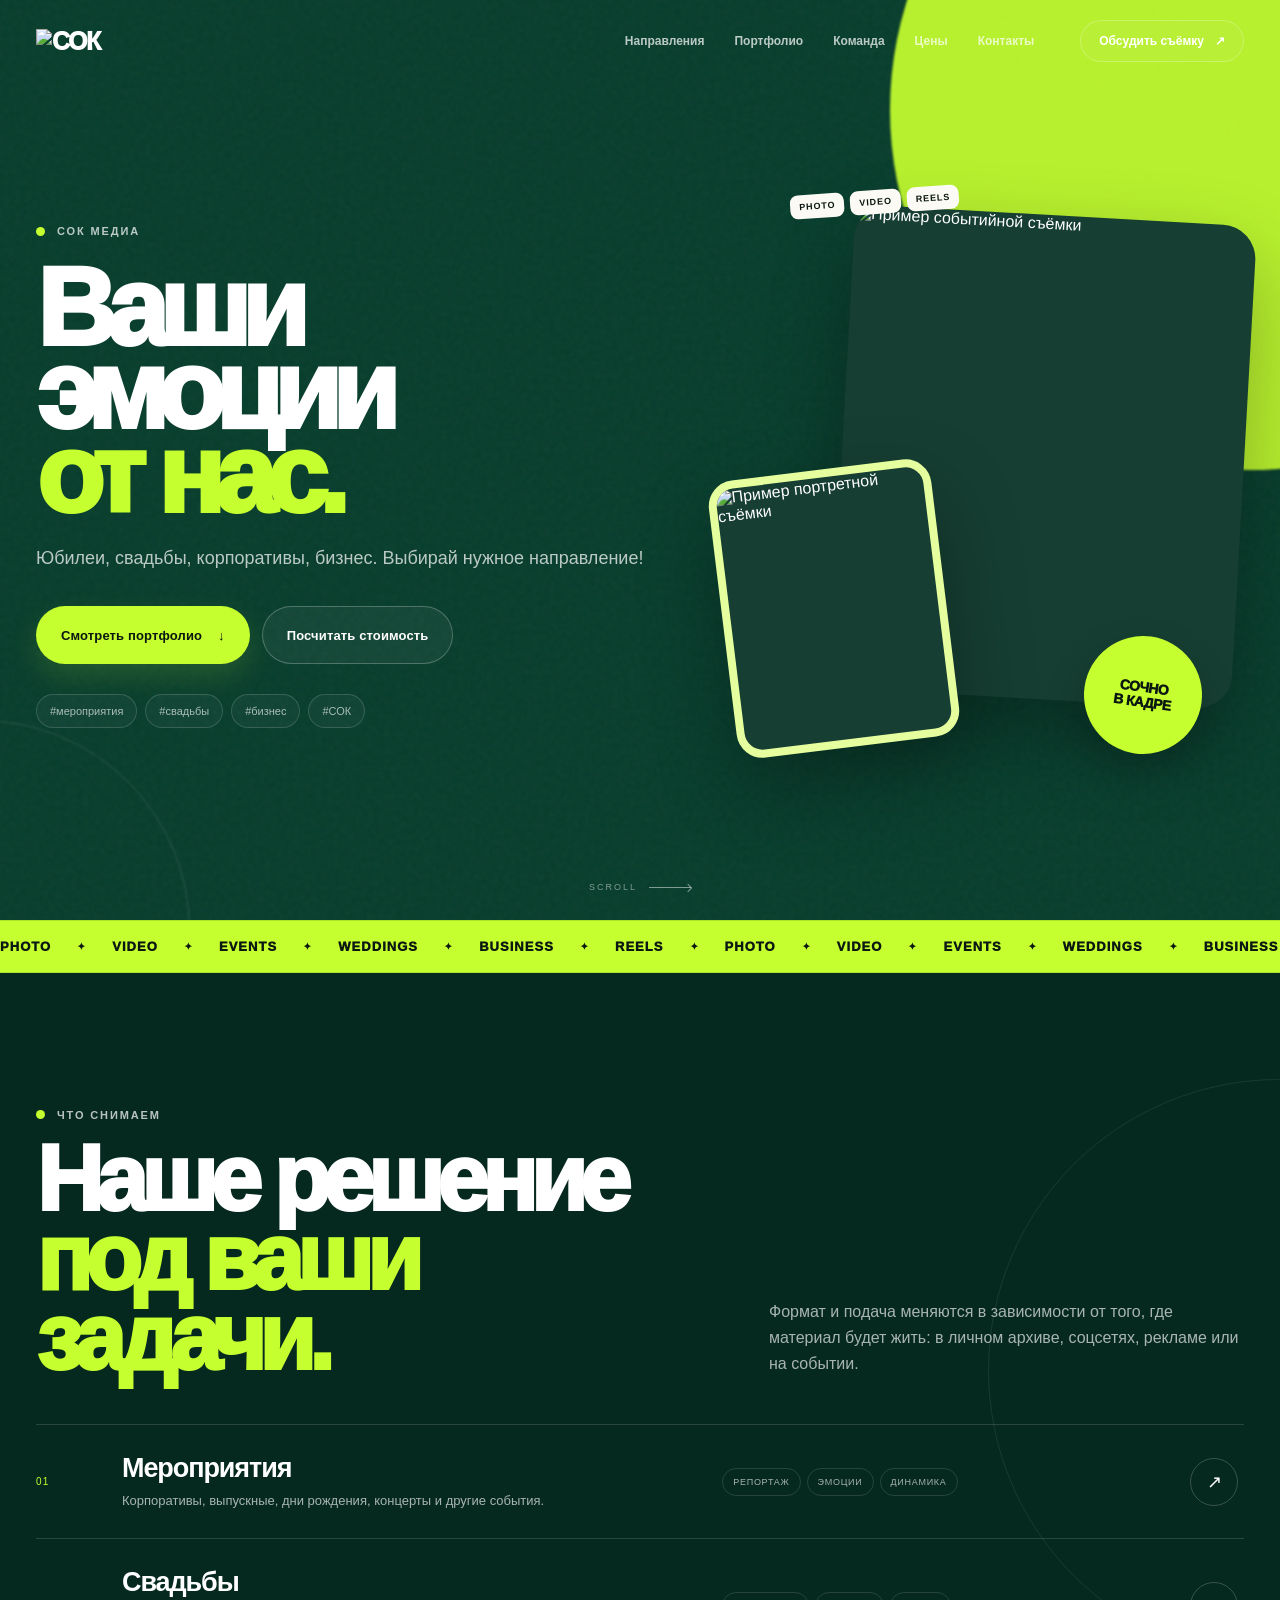
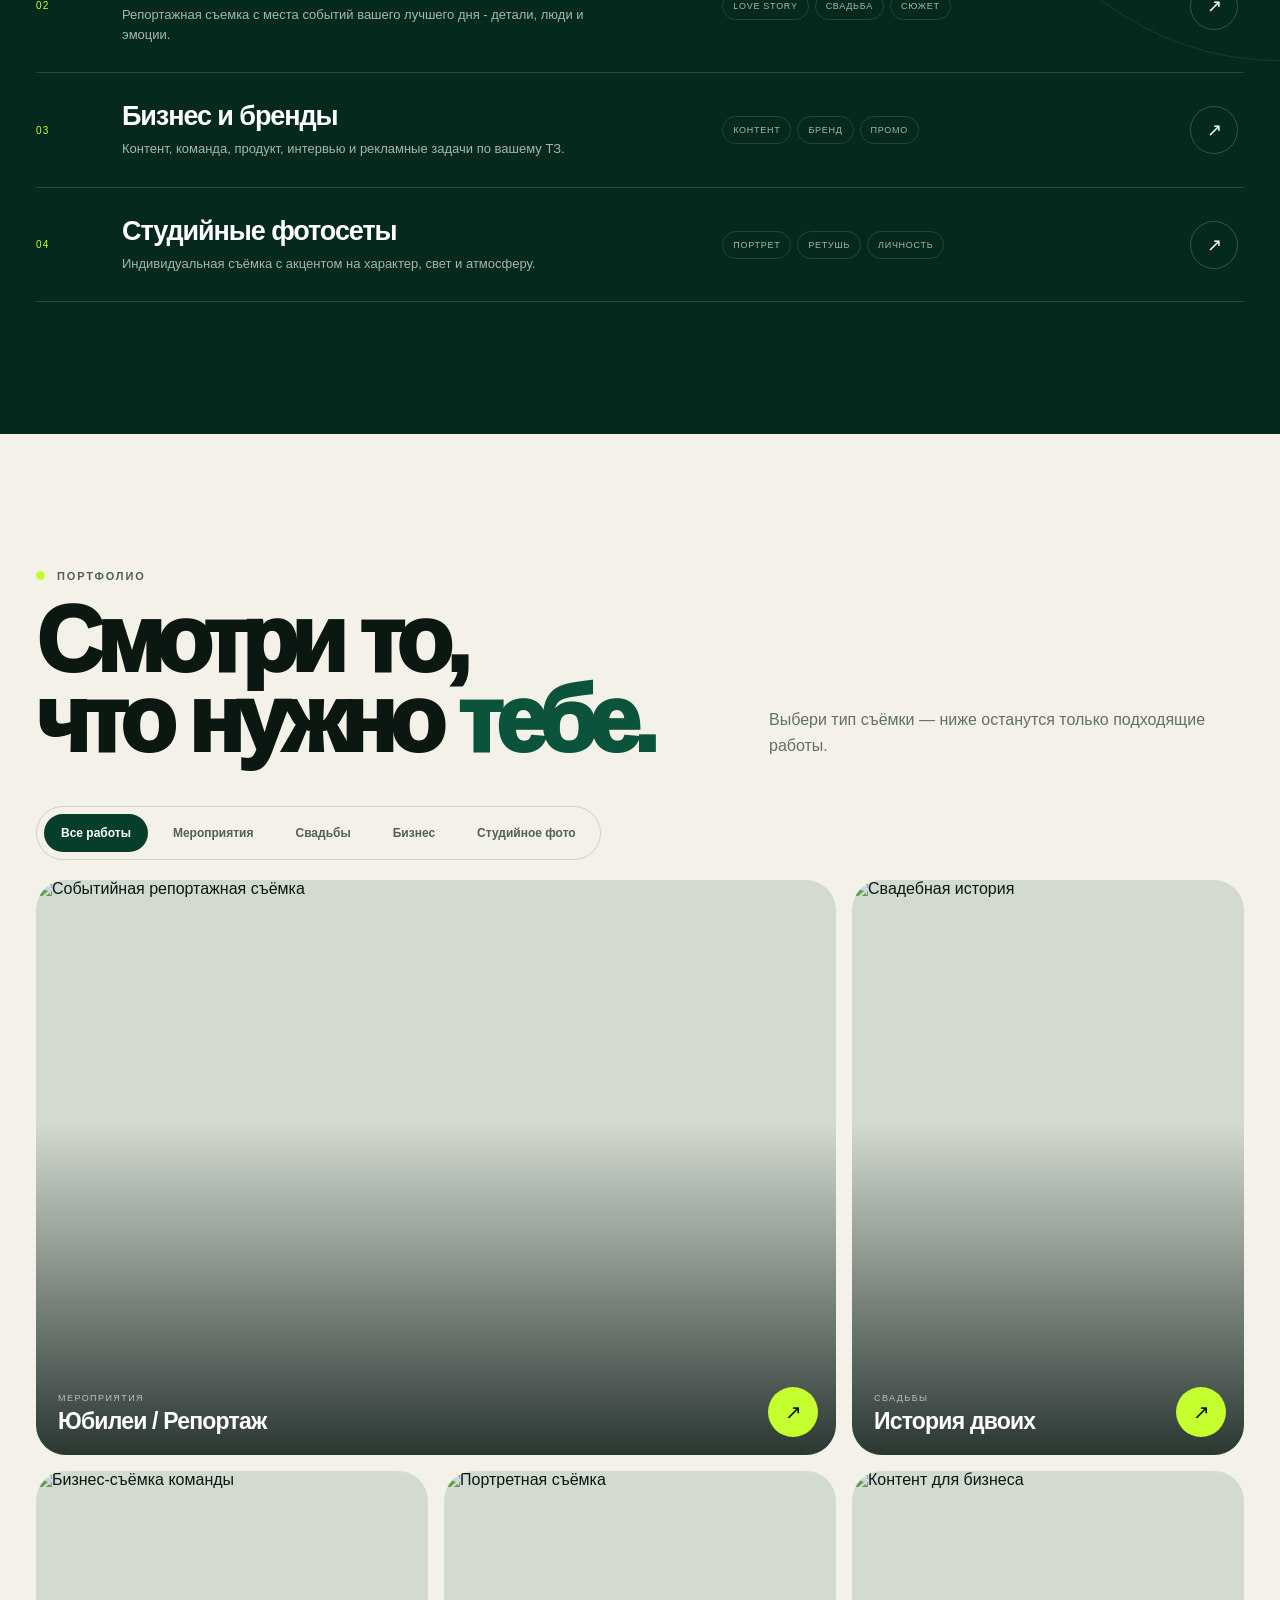
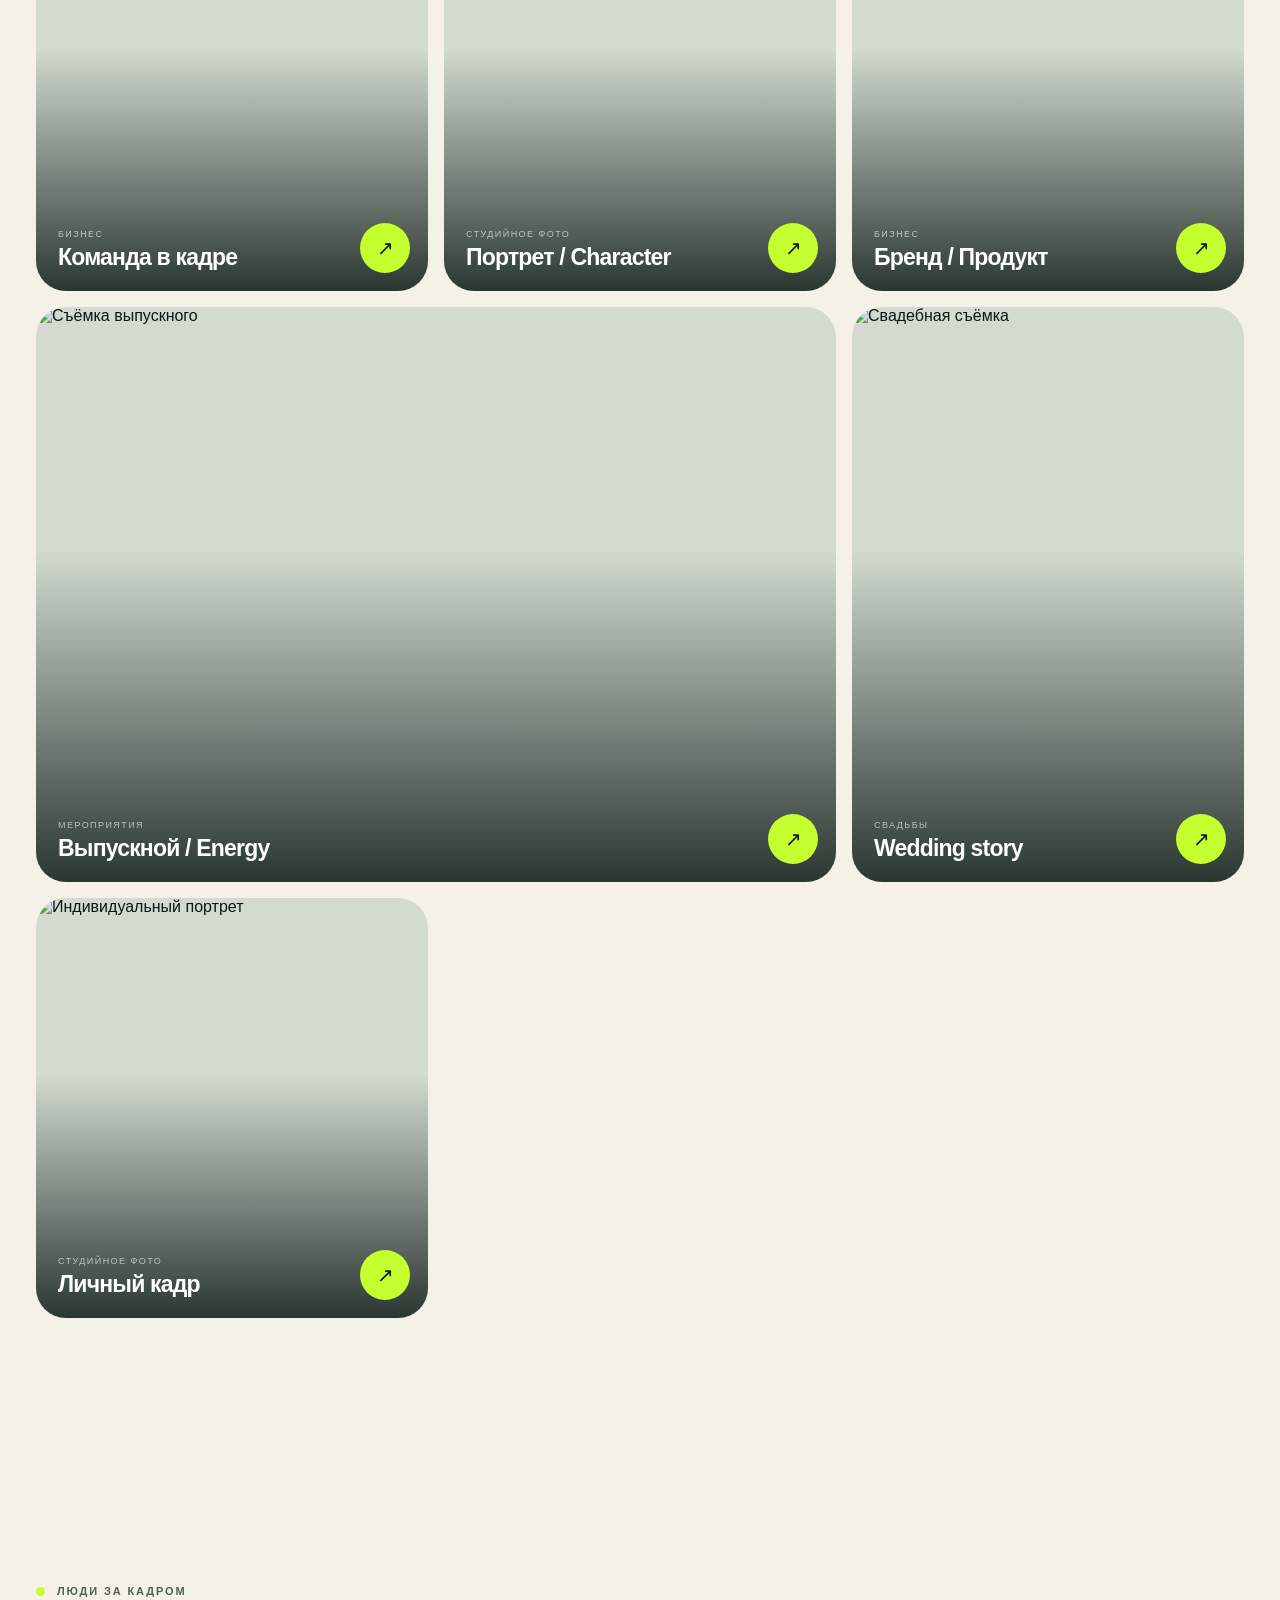
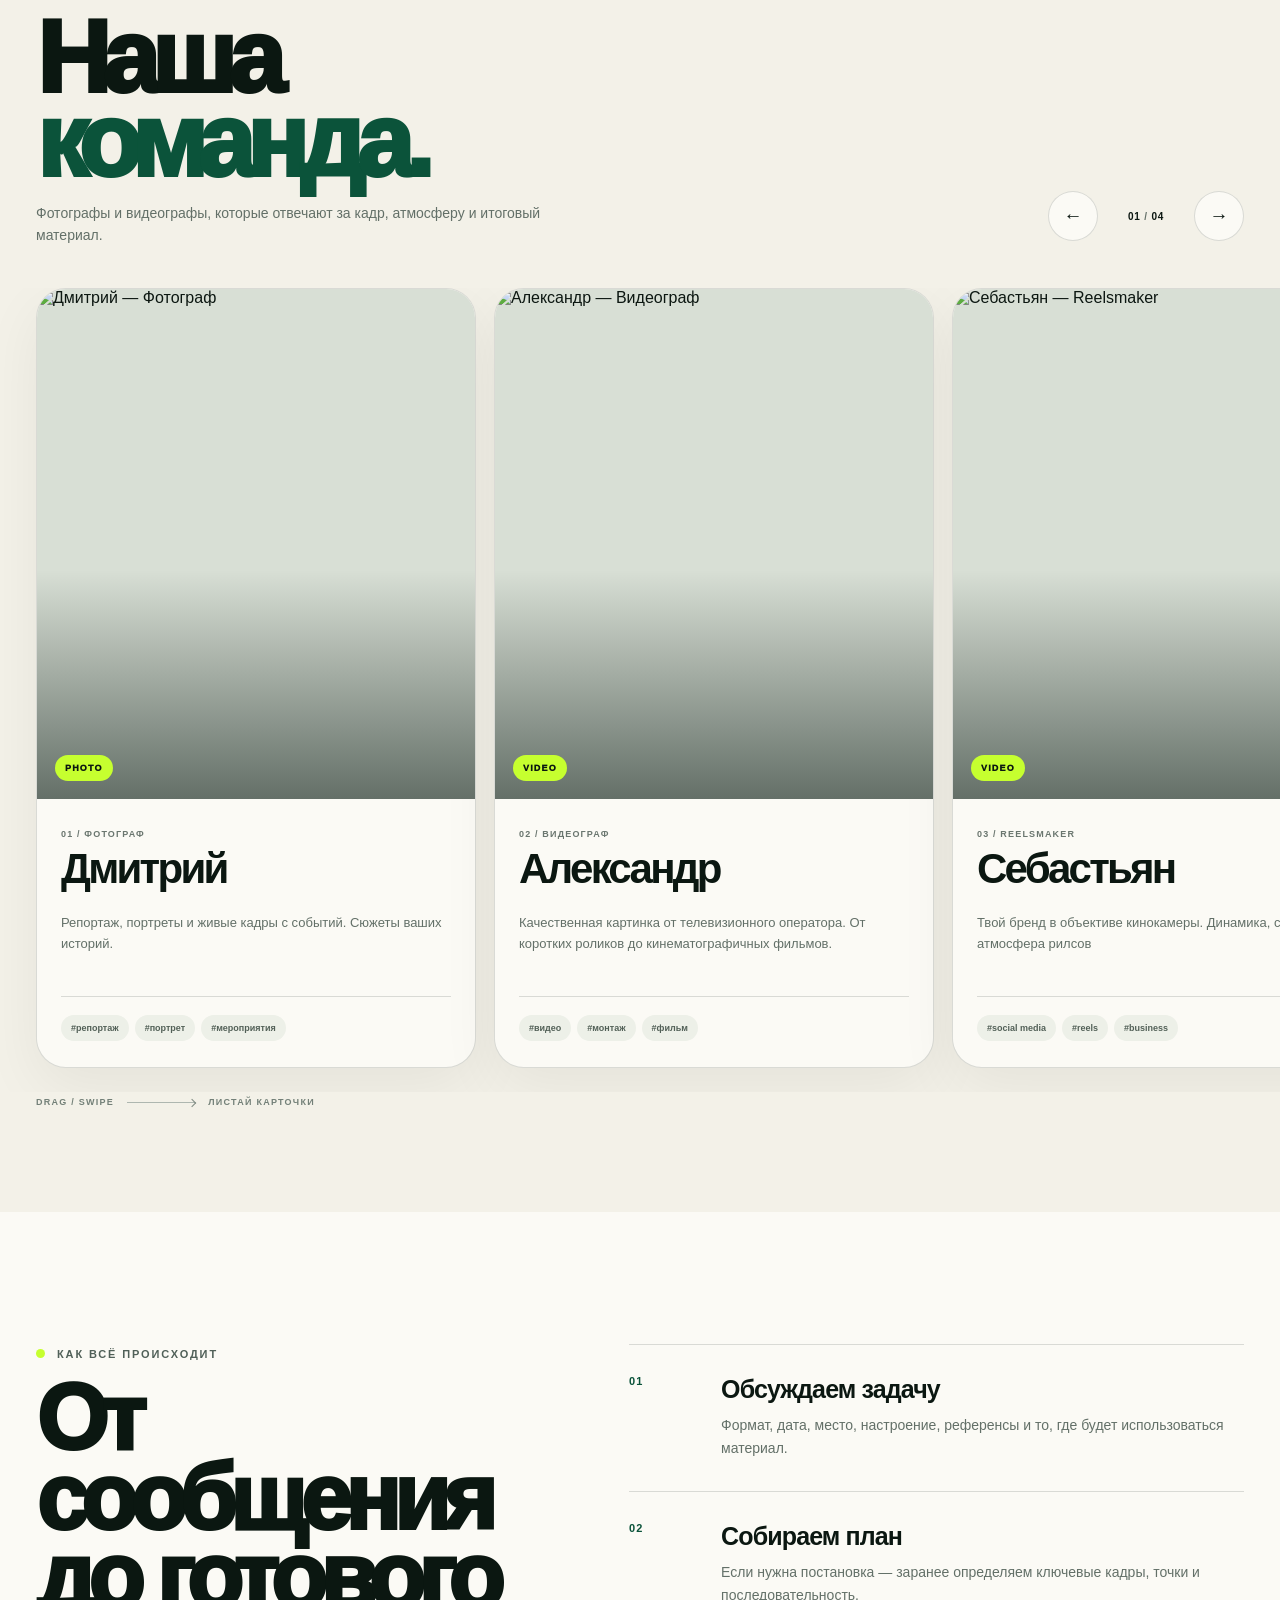
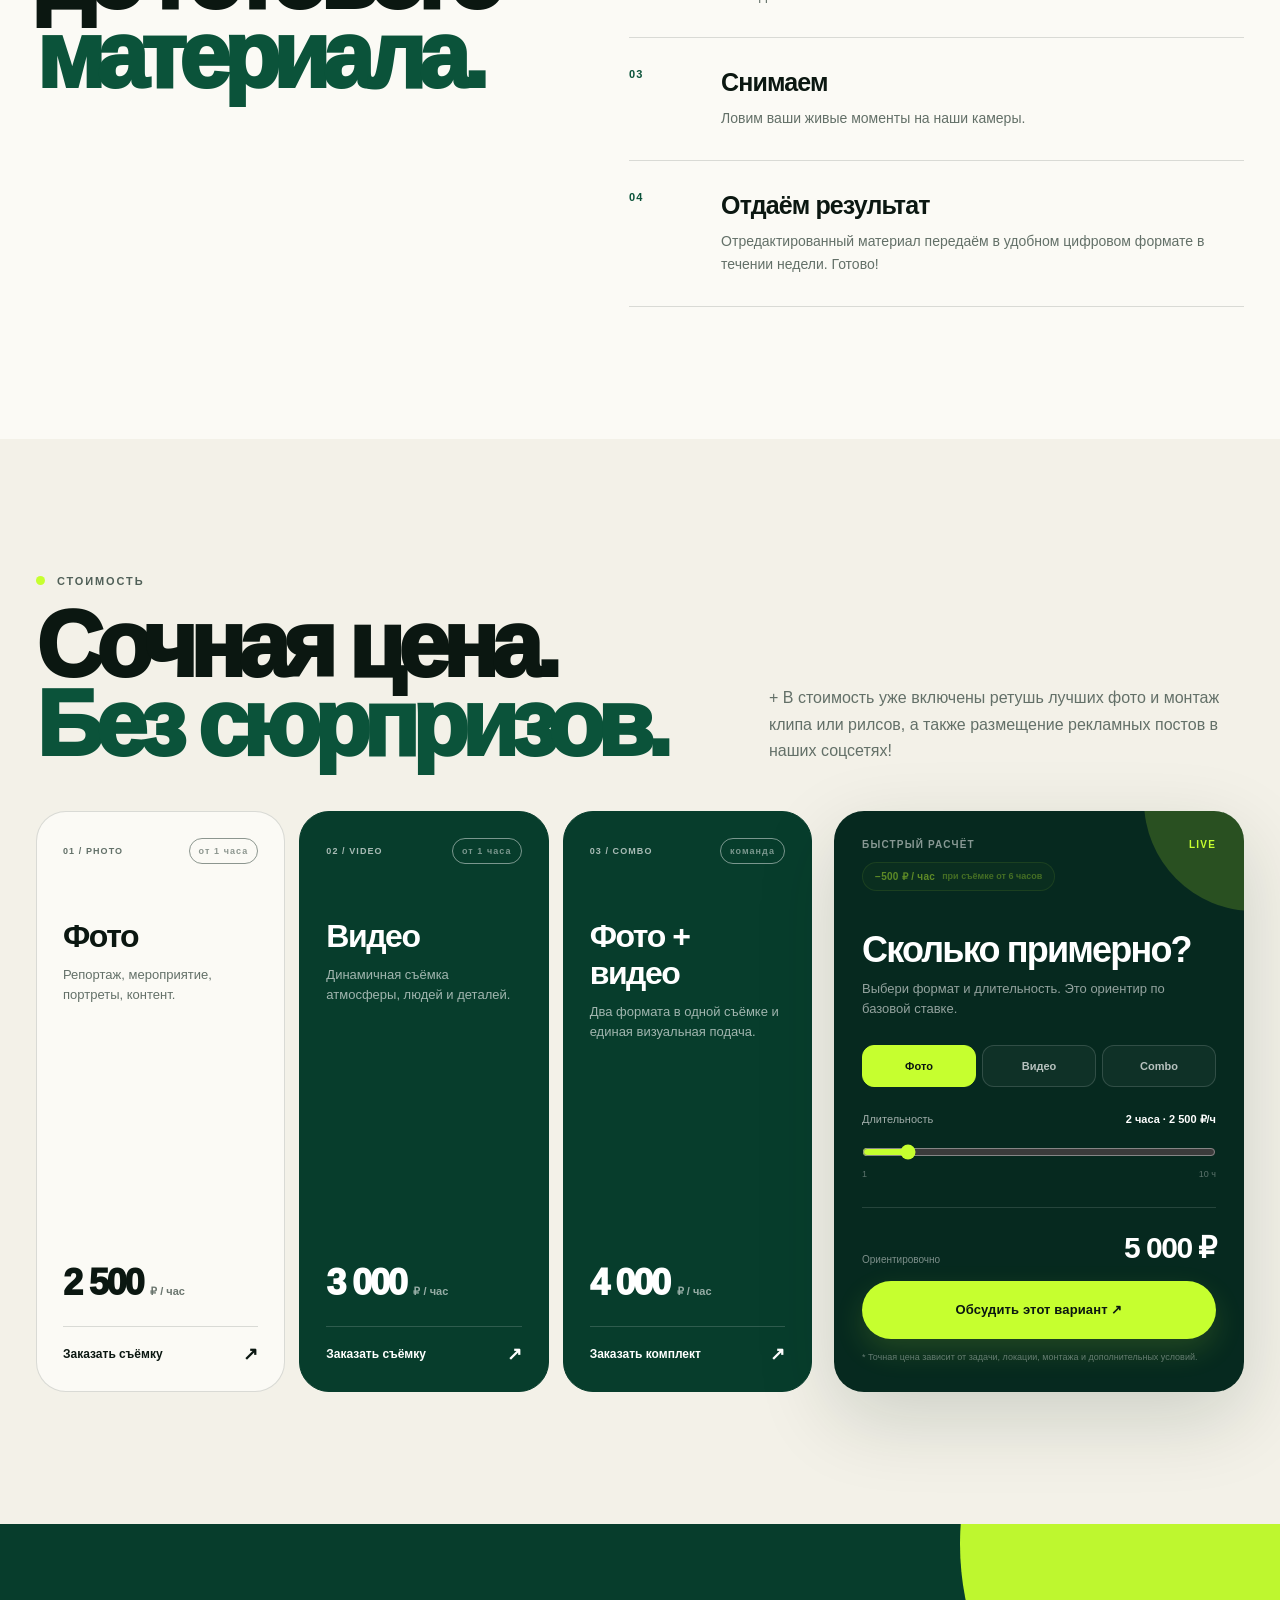
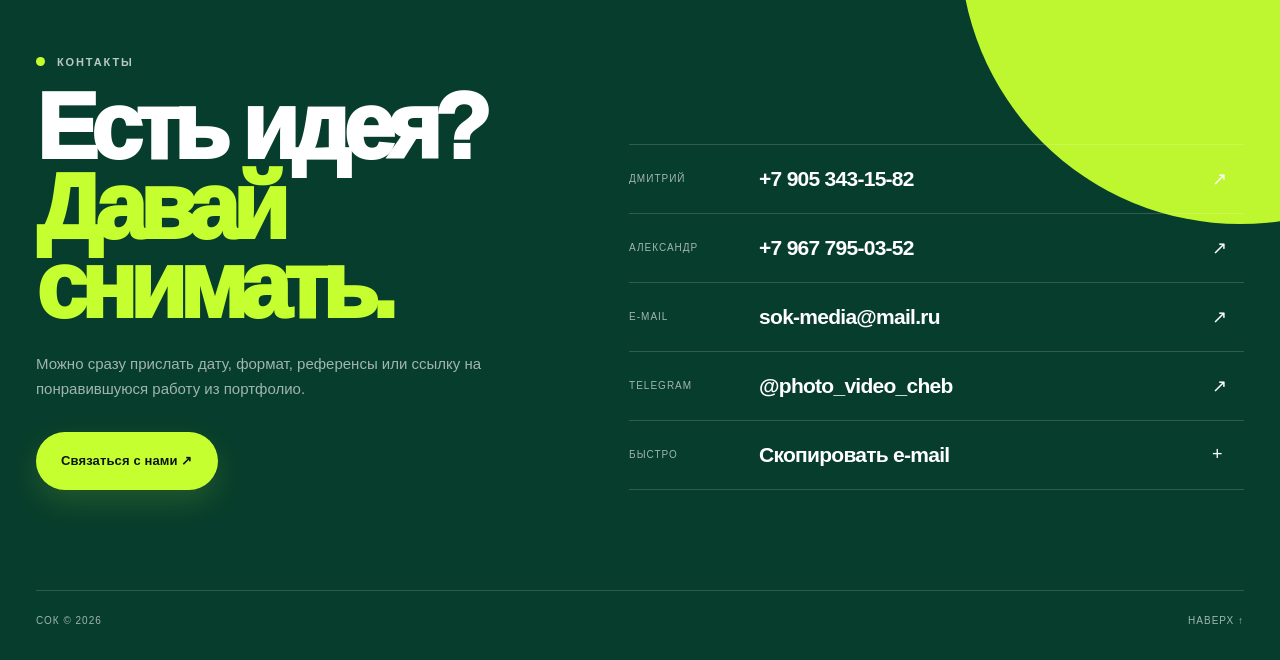
==== commit 88951b59: "Refactor calculator section in index.html" ====
--- a/sok with adm panel/index.html
+++ b/sok with adm panel/index.html
@@ -355,7 +355,7 @@
           </div>
 
           <aside class="calculator reveal" aria-label="Калькулятор стоимости">
-            <div class="calc-head"><span id="calcHeadLabel">Быстрый расчёт</span><span class="calc-live" id="calcLiveLabel">LIVE</span></div>
+            
             <div class="calc-head">
   <span id="calcHeadLabel">Быстрый расчёт</span>
   <span class="calc-live" id="calcLiveLabel">LIVE</span>
@@ -366,7 +366,6 @@
   <small>при съёмке от 6 часов</small>
 </div>
 
-<h3 id="calcTitle">Сколько примерно?</h3>
             <h3 id="calcTitle">Сколько примерно?</h3>
             <p id="calcDescription">Выбери формат и длительность. Это ориентир по базовой ставке.</p>
 
--- a/sok with adm panel/styles.css
+++ b/sok with adm panel/styles.css
@@ -777,3 +777,86 @@
     transform: translateY(0) scale(1);
   }
 }
+/* ========================================
+   СКИДКА ПРИ СЪЁМКЕ ОТ 6 ЧАСОВ
+======================================== */
+
+.calculator {
+  transition:
+    background-color .3s ease,
+    border-color .3s ease,
+    box-shadow .3s ease;
+}
+
+
+/* Плашка скидки */
+
+.duration-discount-badge {
+  display: inline-flex;
+  align-items: center;
+  gap: 7px;
+
+  margin: 12px 0 4px;
+  padding: 8px 12px;
+
+  border:
+    1px solid rgba(198, 255, 47, .2);
+
+  border-radius: 999px;
+
+  background:
+    rgba(198, 255, 47, .05);
+
+  color: var(--lime);
+
+  opacity: .45;
+
+  transition:
+    opacity .3s ease,
+    color .3s ease,
+    background-color .3s ease,
+    border-color .3s ease,
+    transform .3s ease;
+}
+
+
+.duration-discount-badge span {
+  font-size: 10px;
+  font-weight: 900;
+
+  letter-spacing: .03em;
+}
+
+
+.duration-discount-badge small {
+  font-size: 9px;
+  font-weight: 700;
+
+  opacity: .7;
+}
+
+
+/* Активная скидка */
+
+.calculator.discount-active {
+  border-color: var(--lime);
+
+  box-shadow:
+    0 0 0 2px rgba(198, 255, 47, .15),
+    0 24px 70px rgba(198, 255, 47, .12);
+}
+
+
+.calculator.discount-active
+.duration-discount-badge {
+
+  opacity: 1;
+
+  background: var(--lime);
+
+  color: var(--ink);
+
+  border-color: var(--lime);
+
+  transform: scale(1.025);
+}
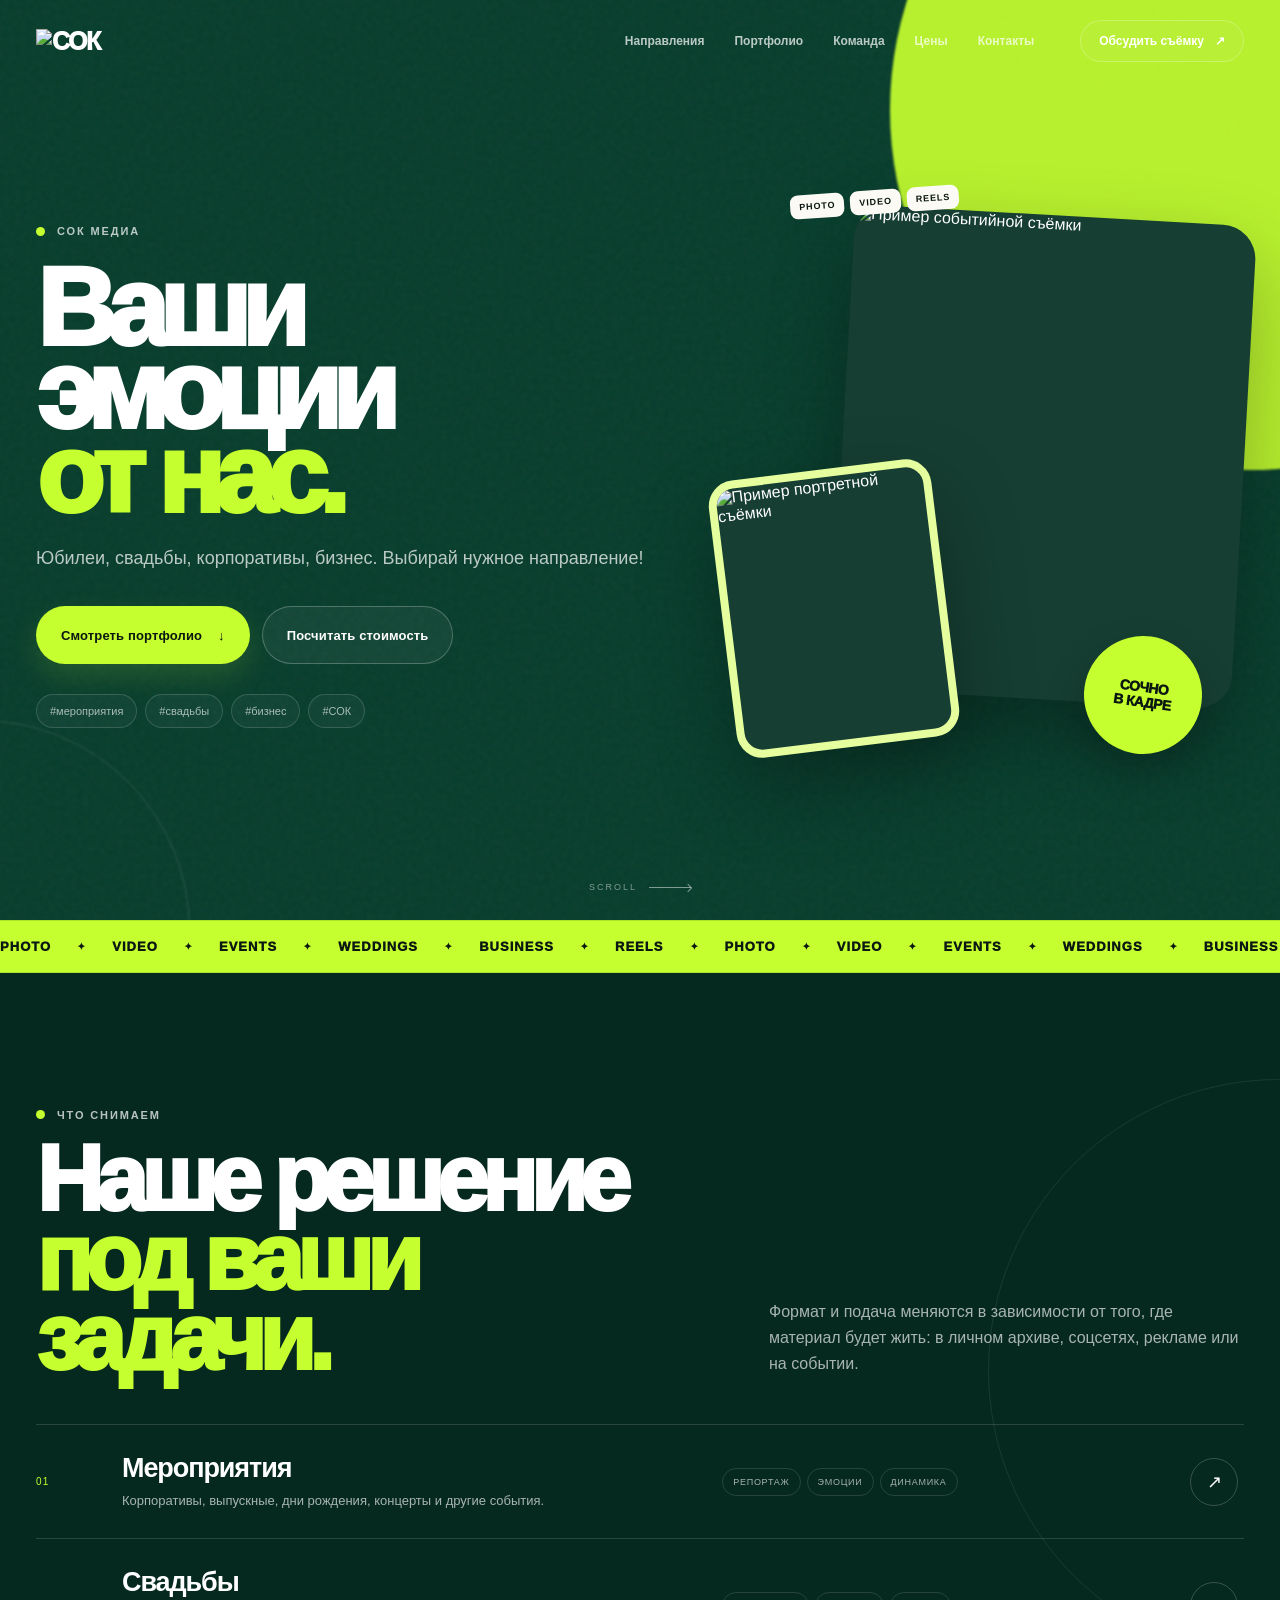
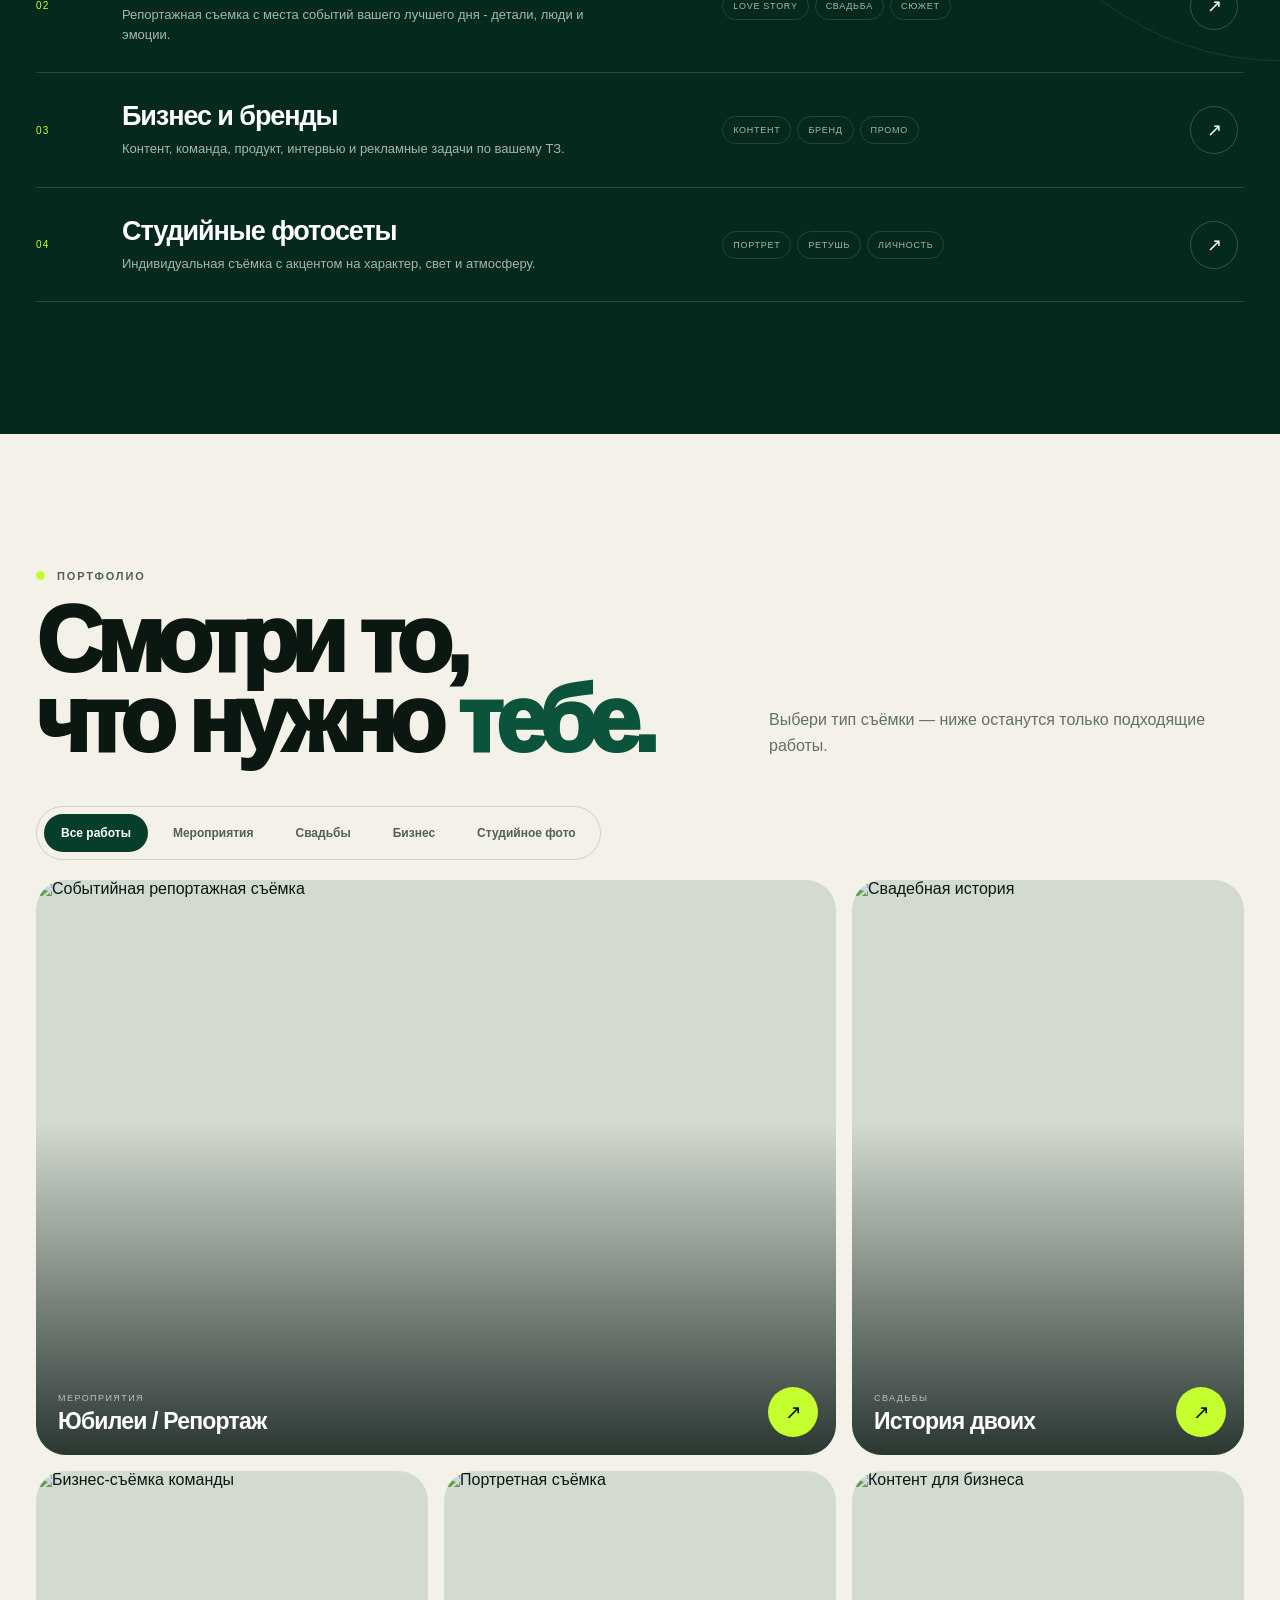
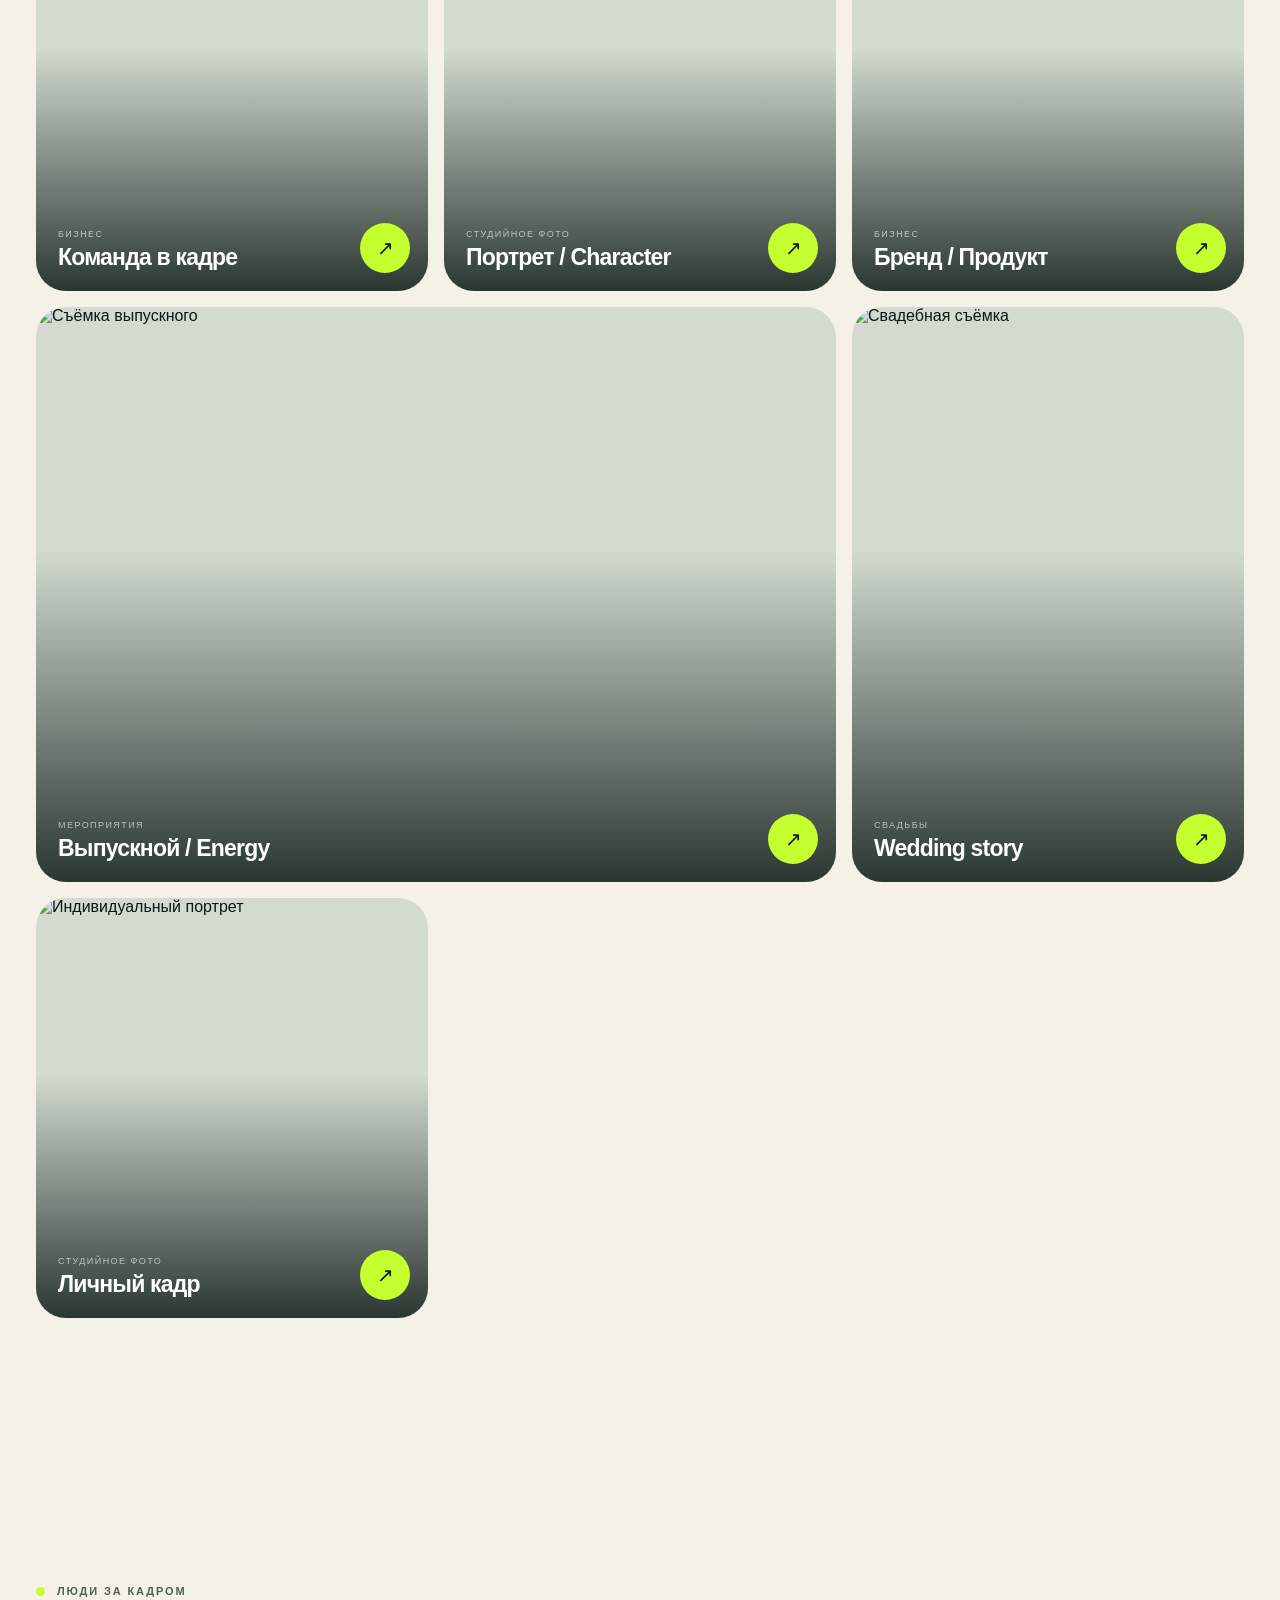
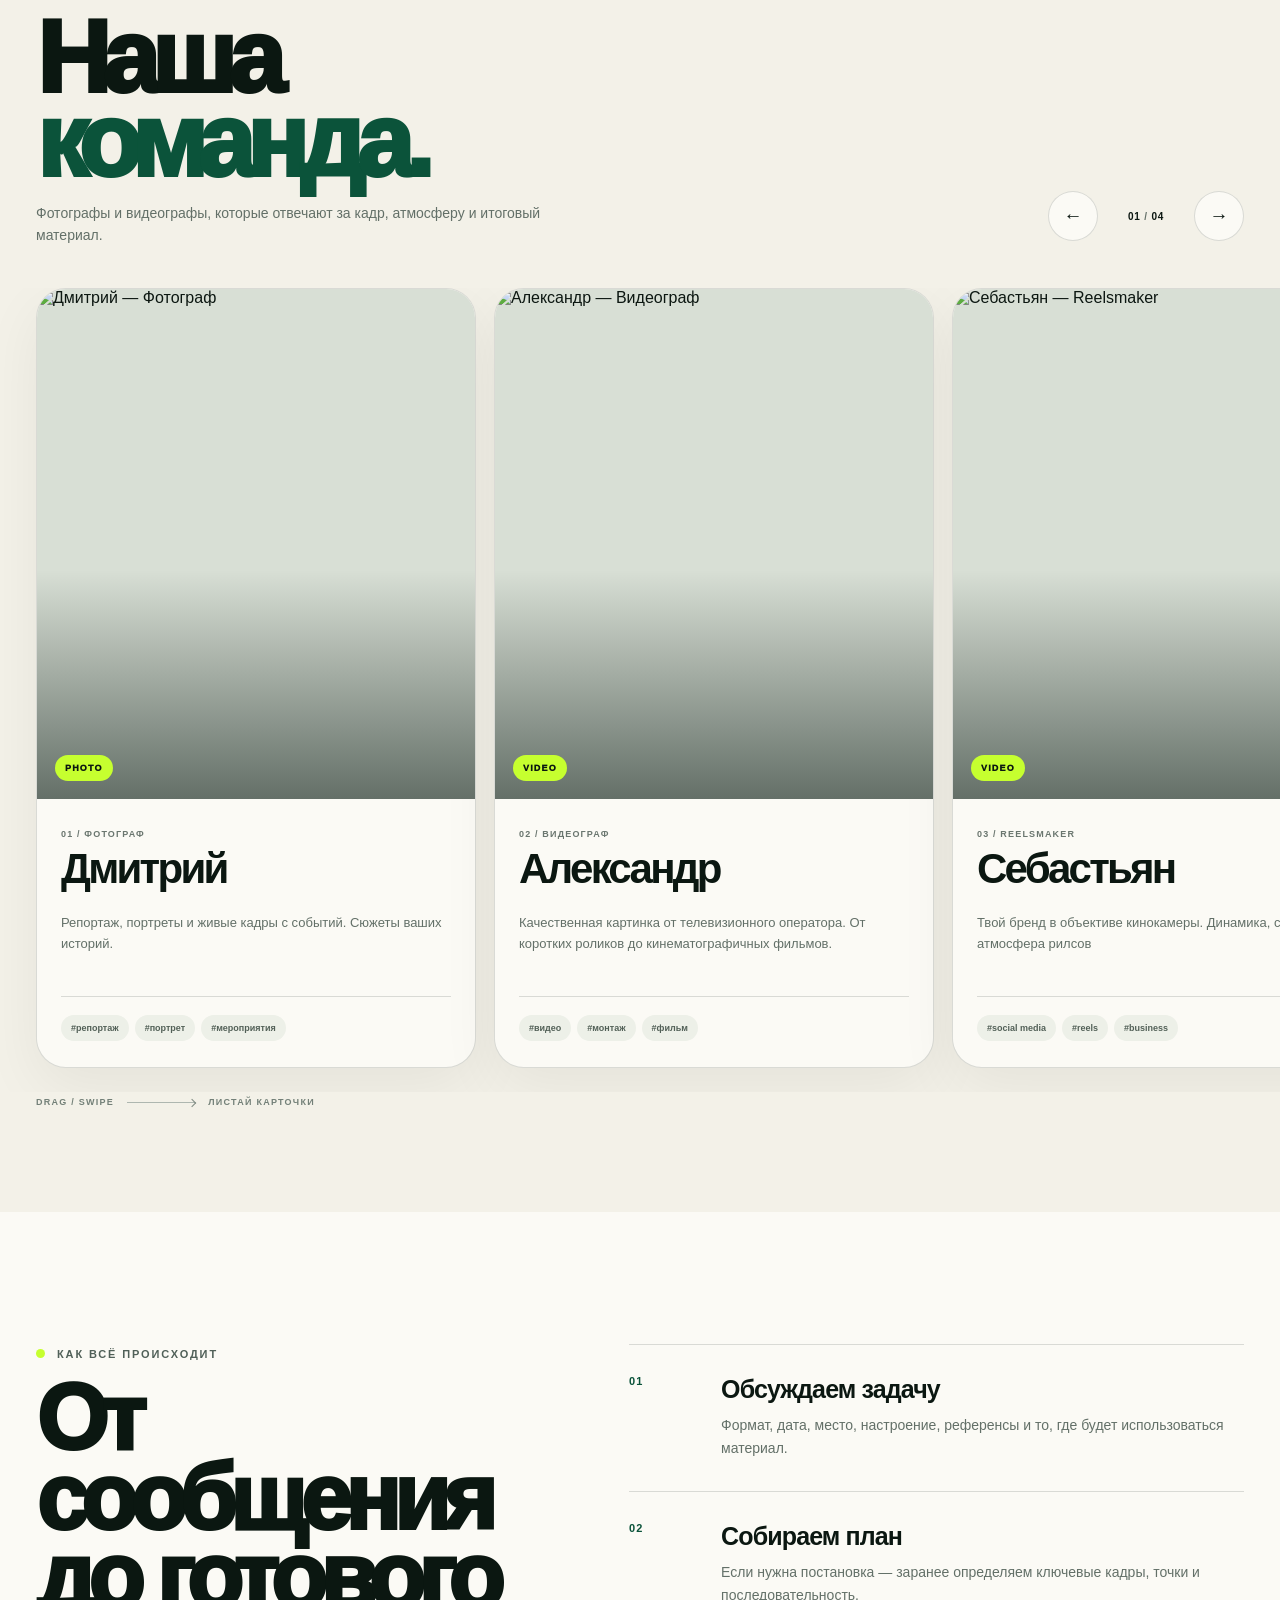
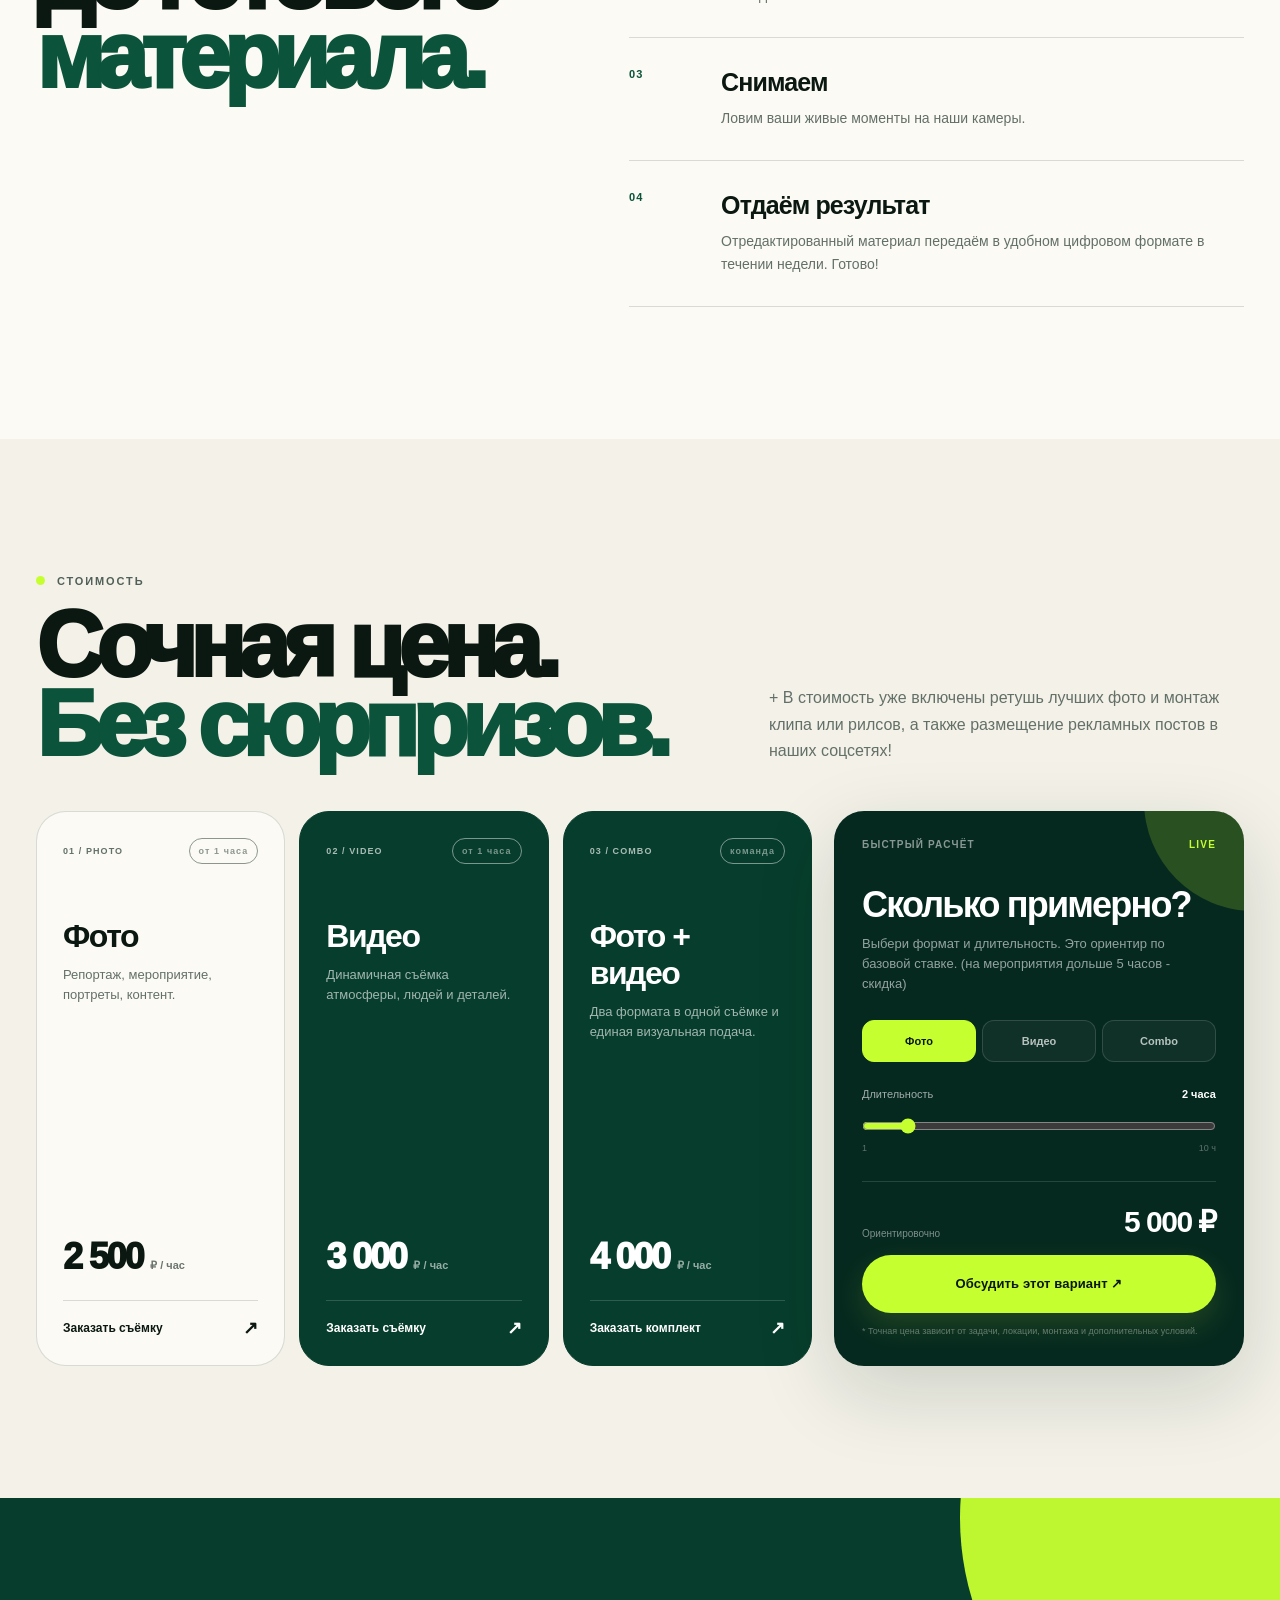
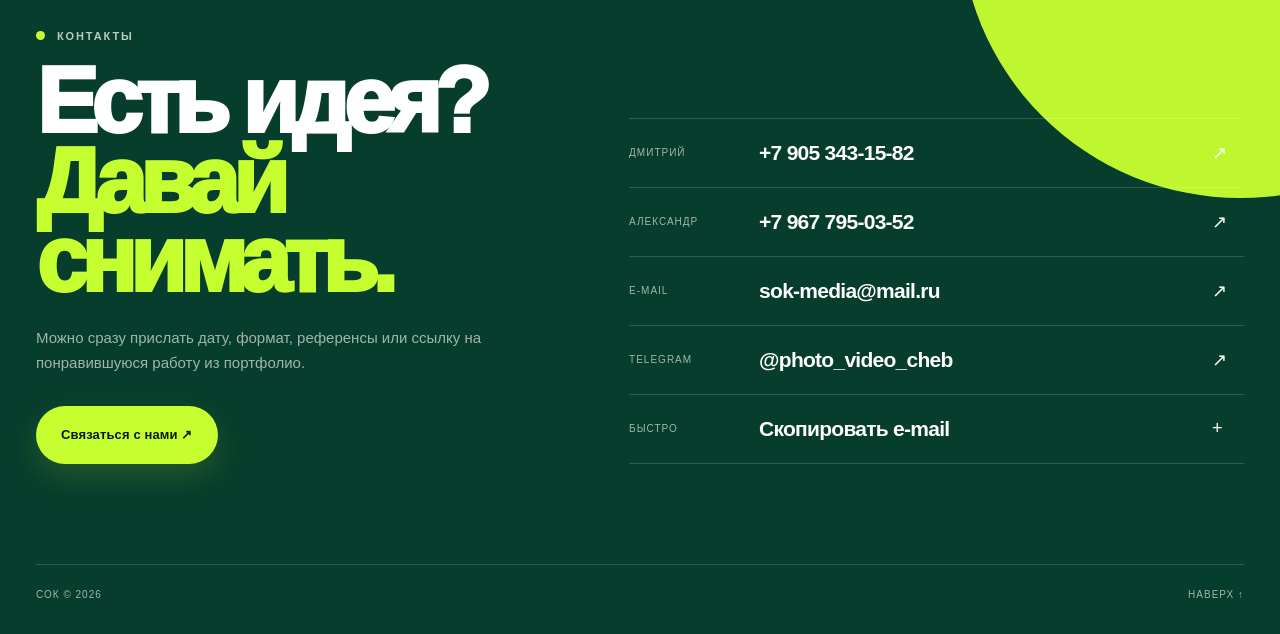
==== commit b00d9e8a: "mobile fixes and calculator discount" ====
--- a/sok with adm panel/index.html
+++ b/sok with adm panel/index.html
@@ -24,7 +24,7 @@
         <a href="#contacts">Контакты</a>
       </nav>
 
-      <a class="header-cta" id="headerCta" href="#contacts">Обсудить съёмку <span>↗</span></a>
+      <a class="header-cta" id="headerCta" href="#contacts">Обсудить съёмку <span>↗︎</span></a>
 
       <button class="menu-toggle" type="button" aria-label="Открыть меню" aria-expanded="false" aria-controls="mobileMenu">
         <span></span><span></span>
@@ -58,7 +58,7 @@
           <h1 id="heroTitle">Снимаем<br>так, чтобы<br><em>цепляло.</em></h1>
           <p class="hero-lead" id="heroLead">Живые события, люди, бренды и истории. Выбирай нужное направление — и сразу смотри релевантные работы.</p>
           <div class="hero-actions" id="heroActions">
-            <a class="btn btn-lime" id="heroPrimary" href="#portfolio">Смотреть портфолио <span>↓</span></a>
+            <a class="btn btn-lime" id="heroPrimary" href="#portfolio">Смотреть портфолио <span>↓︎</span></a>
             <a class="btn btn-ghost" id="heroSecondary" href="#prices">Посчитать стоимость</a>
           </div>
           <div class="hero-tags" id="heroTags" aria-label="Направления съёмки">
@@ -108,25 +108,25 @@
             <span class="service-num">01</span>
             <div><h3>Мероприятия</h3><p>Корпоративы, выпускные, дни рождения, концерты и другие события.</p></div>
             <div class="service-tags"><span>репортаж</span><span>эмоции</span><span>динамика</span></div>
-            <a href="#portfolio" data-service-filter="event" aria-label="Показать мероприятия в портфолио">↗</a>
+            <a href="#portfolio" data-service-filter="event" aria-label="Показать мероприятия в портфолио">↗︎</a>
           </article>
           <article class="service-row reveal">
             <span class="service-num">02</span>
             <div><h3>Свадьбы</h3><p>История дня без ощущения постановки — детали, люди и настоящие реакции.</p></div>
             <div class="service-tags"><span>love story</span><span>wedding</span><span>storytelling</span></div>
-            <a href="#portfolio" data-service-filter="wedding" aria-label="Показать свадьбы в портфолио">↗</a>
+            <a href="#portfolio" data-service-filter="wedding" aria-label="Показать свадьбы в портфолио">↗︎</a>
           </article>
           <article class="service-row reveal">
             <span class="service-num">03</span>
             <div><h3>Бизнес и бренды</h3><p>Контент, команда, продукт, интервью и рекламные задачи по вашему ТЗ.</p></div>
             <div class="service-tags"><span>content</span><span>brand</span><span>promo</span></div>
-            <a href="#portfolio" data-service-filter="business" aria-label="Показать бизнес-съёмки в портфолио">↗</a>
+            <a href="#portfolio" data-service-filter="business" aria-label="Показать бизнес-съёмки в портфолио">↗︎</a>
           </article>
           <article class="service-row reveal">
             <span class="service-num">04</span>
             <div><h3>Портреты</h3><p>Индивидуальная съёмка с акцентом на характер, свет и атмосферу.</p></div>
             <div class="service-tags"><span>portrait</span><span>editorial</span><span>personal</span></div>
-            <a href="#portfolio" data-service-filter="portrait" aria-label="Показать портреты в портфолио">↗</a>
+            <a href="#portfolio" data-service-filter="portrait" aria-label="Показать портреты в портфолио">↗︎</a>
           </article>
         </div>
       </div>
@@ -156,7 +156,7 @@
               <img src="https://thb.tildacdn.pub/tild3663-3538-4334-a438-356663393230/-/empty/05062026-156.jpg" alt="Событийная репортажная съёмка" loading="lazy">
               <span class="project-overlay"></span>
               <span class="project-meta"><small>EVENT</small><strong>Событие / Репортаж</strong></span>
-              <span class="project-arrow">↗</span>
+              <span class="project-arrow">↗︎</span>
             </button>
           </article>
 
@@ -165,7 +165,7 @@
               <img src="https://thb.tildacdn.pub/tild3465-3061-4566-a339-663062363765/-/empty/8FkZmIFanv853HRN__Sx.jpg" alt="Свадебная история" loading="lazy">
               <span class="project-overlay"></span>
               <span class="project-meta"><small>WEDDING</small><strong>История двоих</strong></span>
-              <span class="project-arrow">↗</span>
+              <span class="project-arrow">↗︎</span>
             </button>
           </article>
 
@@ -174,7 +174,7 @@
               <img src="https://thb.tildacdn.pub/tild6131-3435-4732-b963-623565646362/-/empty/05062026-173.jpg" alt="Бизнес-съёмка команды" loading="lazy">
               <span class="project-overlay"></span>
               <span class="project-meta"><small>BUSINESS</small><strong>Команда в кадре</strong></span>
-              <span class="project-arrow">↗</span>
+              <span class="project-arrow">↗︎</span>
             </button>
           </article>
 
@@ -183,7 +183,7 @@
               <img src="https://thb.tildacdn.pub/tild3038-3430-4539-b730-656233613133/-/empty/RlPFHQmmNe0VCW8LSXV3.jpg" alt="Портретная съёмка" loading="lazy">
               <span class="project-overlay"></span>
               <span class="project-meta"><small>PORTRAIT</small><strong>Портрет / Character</strong></span>
-              <span class="project-arrow">↗</span>
+              <span class="project-arrow">↗︎</span>
             </button>
           </article>
 
@@ -192,7 +192,7 @@
               <img src="https://thb.tildacdn.pub/tild3664-3835-4136-a631-376330383562/-/empty/05062026-254.jpg" alt="Съёмка выпускного" loading="lazy">
               <span class="project-overlay"></span>
               <span class="project-meta"><small>EVENT</small><strong>Выпускной / Energy</strong></span>
-              <span class="project-arrow">↗</span>
+              <span class="project-arrow">↗︎</span>
             </button>
           </article>
 
@@ -201,7 +201,7 @@
               <img src="https://thb.tildacdn.pub/tild6630-3532-4364-a630-616566643762/-/empty/05062026-269.jpg" alt="Контент для бизнеса" loading="lazy">
               <span class="project-overlay"></span>
               <span class="project-meta"><small>BUSINESS</small><strong>Бренд / Продукт</strong></span>
-              <span class="project-arrow">↗</span>
+              <span class="project-arrow">↗︎</span>
             </button>
           </article>
 
@@ -210,7 +210,7 @@
               <img src="https://thb.tildacdn.pub/tild6362-6566-4732-a135-396266643039/-/empty/16ShKflx3mx-uxOaNarb.jpg" alt="Свадебная съёмка" loading="lazy">
               <span class="project-overlay"></span>
               <span class="project-meta"><small>WEDDING</small><strong>Wedding story</strong></span>
-              <span class="project-arrow">↗</span>
+              <span class="project-arrow">↗︎</span>
             </button>
           </article>
 
@@ -219,7 +219,7 @@
               <img src="https://thb.tildacdn.pub/tild3334-3963-4764-a664-623238646462/-/empty/05062026-124.jpg" alt="Личная портретная съёмка" loading="lazy">
               <span class="project-overlay"></span>
               <span class="project-meta"><small>PORTRAIT</small><strong>Личный кадр</strong></span>
-              <span class="project-arrow">↗</span>
+              <span class="project-arrow">↗︎</span>
             </button>
           </article>
         </div>
@@ -235,9 +235,9 @@
             <p class="team-intro" id="teamLead">Фотографы и видеографы, которые отвечают за кадр, атмосферу и итоговый материал.</p>
           </div>
           <div class="team-slider-controls" aria-label="Листать карточки команды">
-            <button class="team-arrow team-prev" id="teamPrev" type="button" aria-label="Предыдущие карточки">←</button>
+            <button class="team-arrow team-prev" id="teamPrev" type="button" aria-label="Предыдущие карточки">←︎</button>
             <span><b id="teamCurrent">01</b> / <i id="teamTotal">04</i></span>
-            <button class="team-arrow team-next" id="teamNext" type="button" aria-label="Следующие карточки">→</button>
+            <button class="team-arrow team-next" id="teamNext" type="button" aria-label="Следующие карточки">→︎</button>
           </div>
         </div>
       </div>
@@ -334,7 +334,7 @@
               <h3>Фото</h3>
               <p>Репортаж, мероприятие, портреты, контент.</p>
               <div class="price-value">2 500 <small>₽ / час</small></div>
-              <a class="text-link" href="#contacts">Заказать съёмку <span>↗</span></a>
+              <a class="text-link" href="#contacts">Заказать съёмку <span>↗︎</span></a>
             </article>
 
             <article class="price-card featured reveal">
@@ -342,7 +342,7 @@
               <h3>Видео</h3>
               <p>Динамичная съёмка атмосферы, людей и деталей.</p>
               <div class="price-value">3 000 <small>₽ / час</small></div>
-              <a class="text-link" href="#contacts">Обсудить съёмку <span>↗</span></a>
+              <a class="text-link" href="#contacts">Обсудить съёмку <span>↗︎</span></a>
             </article>
 
             <article class="price-card reveal">
@@ -350,22 +350,12 @@
               <h3>Фото + видео</h3>
               <p>Два формата в одной съёмке и единая визуальная подача.</p>
               <div class="price-value">5 000 <small>₽ / час</small></div>
-              <a class="text-link" href="#contacts">Заказать комплект <span>↗</span></a>
+              <a class="text-link" href="#contacts">Заказать комплект <span>↗︎</span></a>
             </article>
           </div>
 
           <aside class="calculator reveal" aria-label="Калькулятор стоимости">
-            
-            <div class="calc-head">
-  <span id="calcHeadLabel">Быстрый расчёт</span>
-  <span class="calc-live" id="calcLiveLabel">LIVE</span>
-</div>
-
-<div class="duration-discount-badge">
-  <span>−500 ₽ / час</span>
-  <small>при съёмке от 6 часов</small>
-</div>
-
+            <div class="calc-head"><span id="calcHeadLabel">Быстрый расчёт</span><span class="calc-live" id="calcLiveLabel">LIVE</span></div>
             <h3 id="calcTitle">Сколько примерно?</h3>
             <p id="calcDescription">Выбери формат и длительность. Это ориентир по базовой ставке.</p>
 
@@ -386,7 +376,7 @@
               <span id="calcTotalLabel">Ориентировочно</span>
               <strong id="calcTotal">5 000 ₽</strong>
             </div>
-            <a class="btn btn-lime btn-full" id="calcCta" href="#contacts">Обсудить этот вариант ↗</a>
+            <a class="btn btn-lime btn-full" id="calcCta" href="#contacts">Обсудить этот вариант ↗︎</a>
             <small id="calcFootnote">* Точная цена зависит от задачи, локации, монтажа и дополнительных условий.</small>
           </aside>
         </div>
@@ -400,49 +390,32 @@
           <div class="eyebrow" id="contactsEyebrow"><span class="pulse-dot"></span> Контакты</div>
           <h2 id="contactTitle">Есть идея?<br><em>Давай снимать.</em></h2>
           <p id="contactLead">Можно сразу прислать дату, формат, референсы или ссылку на понравившуюся работу из портфолио.</p>
-          <div class="contact-menu-wrap" id="contactMenuWrap">
-            <a class="btn btn-lime" id="contactPrimary" href="mailto:illarik15@mail.ru?subject=Заявка%20на%20съёмку" aria-haspopup="dialog" aria-expanded="false">Связаться с нами ↗</a>
-
-            <div class="contact-popover" id="contactMenu" role="dialog" aria-modal="false" aria-hidden="true" aria-labelledby="contactMenuTitle">
-              <div class="contact-popover-head">
-                <span id="contactMenuTitle">Связаться с нами</span>
-                <button class="contact-popover-close" id="contactMenuClose" type="button" aria-label="Закрыть меню">×</button>
-              </div>
-              <div class="contact-popover-list" id="contactMenuList">
-                <a class="contact-popover-item" href="tel:+79053431582">
-                  <span>Телефон</span><strong>+7 905 343-15-82</strong><i>↗</i>
-                </a>
-                <a class="contact-popover-item" href="mailto:illarik15@mail.ru">
-                  <span>Почта</span><strong>illarik15@mail.ru</strong><i>↗</i>
-                </a>
-              </div>
-            </div>
-          </div>
+          <a class="btn btn-lime" id="contactPrimary" href="mailto:illarik15@mail.ru?subject=Заявка%20на%20съёмку">Написать на почту ↗︎</a>
         </div>
 
         <div class="contact-list reveal" id="contactList">
-          <a href="tel:+79053431582"><span>Дмитрий</span><strong>+7 905 343-15-82</strong><i>↗</i></a>
-          <a href="tel:+79677950352"><span>Александр</span><strong>+7 967 795-03-52</strong><i>↗</i></a>
-          <a href="mailto:illarik15@mail.ru"><span>E-mail</span><strong>illarik15@mail.ru</strong><i>↗</i></a>
+          <a href="tel:+79053431582"><span>Дмитрий</span><strong>+7 905 343-15-82</strong><i>↗︎</i></a>
+          <a href="tel:+79677950352"><span>Александр</span><strong>+7 967 795-03-52</strong><i>↗︎</i></a>
+          <a href="mailto:illarik15@mail.ru"><span>E-mail</span><strong>illarik15@mail.ru</strong><i>↗︎</i></a>
           <button type="button" class="copy-mail" data-copy="illarik15@mail.ru"><span>Быстро</span><strong>Скопировать e-mail</strong><i>+</i></button>
         </div>
       </div>
 
       <div class="container contact-bottom">
         <span><span id="contactFooterLeft">СОК ©</span> <span data-year></span></span>
-        <a id="contactFooterRight" href="#top">Наверх ↑</a>
+        <a id="contactFooterRight" href="#top">Наверх ↑︎</a>
       </div>
     </section>
   </main>
 
   <div class="lightbox" id="lightbox" aria-hidden="true" role="dialog" aria-modal="true" aria-label="Просмотр работы">
     <button class="lightbox-close" type="button" aria-label="Закрыть">×</button>
-    <button class="lightbox-nav lightbox-prev" type="button" aria-label="Предыдущая работа">←</button>
+    <button class="lightbox-nav lightbox-prev" type="button" aria-label="Предыдущая работа">←︎</button>
     <figure class="lightbox-figure">
       <img id="lightboxImage" src="" alt="">
       <figcaption><span id="lightboxCategory"></span><strong id="lightboxTitle"></strong></figcaption>
     </figure>
-    <button class="lightbox-nav lightbox-next" type="button" aria-label="Следующая работа">→</button>
+    <button class="lightbox-nav lightbox-next" type="button" aria-label="Следующая работа">→︎</button>
   </div>
 
   <script src="app.js" defer></script>
--- a/sok with adm panel/styles.css
+++ b/sok with adm panel/styles.css
@@ -192,35 +192,6 @@
 .contact-grid{position:relative;z-index:2;display:grid;grid-template-columns:.9fr 1.1fr;gap:90px;align-items:end}
 .contact-copy h2{margin-top:18px}
 .contact-copy p{max-width:500px;margin:26px 0 30px;color:var(--section-muted,rgba(255,255,255,.62));font-size:15px;line-height:1.65}
-
-
-/* Contact quick menu */
-.contact-menu-wrap{position:relative;display:inline-block;z-index:20}
-.contact-popover{position:absolute;left:0;top:calc(100% + 14px);width:min(390px,calc(100vw - 32px));padding:10px;background:var(--cream);color:var(--ink);border:1px solid rgba(11,23,17,.14);border-radius:20px;box-shadow:0 24px 80px rgba(0,0,0,.28);opacity:0;visibility:hidden;pointer-events:none;transform:translateY(-8px) scale(.985);transform-origin:top left;transition:opacity .18s ease,transform .18s ease,visibility .18s ease;z-index:80}
-.contact-popover.is-open{opacity:1;visibility:visible;pointer-events:auto;transform:translateY(0) scale(1)}
-.contact-popover-head{display:flex;align-items:center;justify-content:space-between;gap:16px;padding:7px 8px 12px 10px;border-bottom:1px solid rgba(11,23,17,.1);font-size:11px;font-weight:900;text-transform:uppercase;letter-spacing:.09em}
-.contact-popover-close{flex:0 0 auto;width:32px;height:32px;display:grid;place-items:center;border:0;border-radius:50%;background:var(--lime);color:var(--ink);font:700 21px/1 inherit;cursor:pointer;transition:transform .18s ease}
-.contact-popover-close:hover{transform:rotate(8deg) scale(1.04)}
-.contact-popover-list{padding-top:5px}
-.contact-popover-item{display:grid;grid-template-columns:82px 1fr 22px;align-items:center;gap:12px;padding:14px 10px;border-radius:12px;color:var(--ink);text-decoration:none;transition:background .18s ease,transform .18s ease}
-.contact-popover-item:hover{background:var(--lime);transform:translateX(2px)}
-.contact-popover-item span{font-size:9px;font-weight:800;text-transform:uppercase;letter-spacing:.09em;opacity:.52}
-.contact-popover-item strong{font-size:15px;line-height:1.2;letter-spacing:-.02em;overflow-wrap:anywhere}
-.contact-popover-item i{font-style:normal;font-size:16px;transition:transform .18s ease}
-.contact-popover-item:hover i{transform:rotate(45deg)}
-.contact-popover-item.is-disabled{opacity:.45;cursor:default}
-.contact-popover-item.is-disabled:hover{background:transparent;transform:none}
-.contact-popover-empty{padding:16px 10px 10px;font-size:12px;line-height:1.45;opacity:.55}
-
-@media (max-width:640px){
-  .contact-menu-wrap{position:static}
-  .contact-popover{position:fixed;left:16px;right:16px;top:auto;bottom:max(16px,env(safe-area-inset-bottom));width:auto;max-height:min(72vh,560px);overflow:auto;transform:translateY(22px) scale(.99);transform-origin:bottom center;border-radius:22px;z-index:420}
-  .contact-popover.is-open{transform:translateY(0) scale(1)}
-  .contact-popover-item{grid-template-columns:78px 1fr 22px;padding:15px 10px}
-  .contact-popover-item strong{font-size:16px}
-  body.contact-menu-open::after{content:"";position:fixed;inset:0;background:rgba(2,14,10,.48);backdrop-filter:blur(3px);z-index:410}
-}
-
 .contact-list{border-top:1px solid rgba(255,255,255,.16)}
 .contact-list a,.copy-mail{width:100%;display:grid;grid-template-columns:110px 1fr 32px;gap:20px;align-items:center;padding:22px 0;border:0;border-bottom:1px solid rgba(255,255,255,.16);background:transparent;color:#fff;text-align:left;cursor:pointer}
 .contact-list span{font-size:10px;color:rgba(255,255,255,.46);text-transform:uppercase;letter-spacing:.1em}
@@ -393,470 +364,3 @@
 .no-animations .ticker-track{animation:none!important}
 .no-cursor-glow .cursor-glow{display:none!important}
 @media(max-width:760px){.brand-logo{max-height:44px}.team-intro,.process-lead{font-size:13px}}
-:root{
-  --forest:#073d2c;
-  --forest-2:#0b533a;
-  --forest-3:#06291f;
-  --lime:#c6ff2f;
-  --lime-soft:#e6ff9e;
-  --mint:#dffbd6;
-  --cream:#f3f1e8;
-  --paper:#fbfaf5;
-  --ink:#0b1711;
-  --muted:#637068;
-  --line:rgba(11,23,17,.14);
-  --white:rgba(255,255,255,.94);
-  --radius:30px;
-  --container-max:1240px;
-  --section-space:132px;
-  --header-scrolled:rgba(6,41,31,.82);
-  --hero-title-max:142px;
-  --section-title-max:102px;
-  --body-size:16px;
-  --shadow:0 26px 80px rgba(5,35,25,.16);
-}
-
-*{box-sizing:border-box}
-[hidden]{display:none!important}
-html{scroll-behavior:smooth;scroll-padding-top:82px}
-body{margin:0;background:var(--cream);color:var(--ink);font-family:Inter,Arial,Helvetica,sans-serif;font-size:var(--body-size);-webkit-font-smoothing:antialiased;overflow-x:hidden}
-body.menu-open,body.lightbox-open{overflow:hidden}
-a{color:inherit;text-decoration:none}
-button,input{font:inherit}
-button{color:inherit}
-img{display:block;max-width:100%}
-::selection{background:var(--lime);color:var(--ink)}
-.container{width:min(var(--container-max),calc(100% - 72px));margin:0 auto}
-.section{padding:var(--section-space) 0}
-.reveal{opacity:0;transform:translateY(22px);transition:opacity .7s cubic-bezier(.2,.7,.2,1),transform .7s cubic-bezier(.2,.7,.2,1)}
-.reveal.in-view{opacity:1;transform:none}
-.eyebrow{display:inline-flex;align-items:center;gap:12px;font-size:11px;font-weight:850;letter-spacing:.17em;text-transform:uppercase;color:rgba(255,255,255,.72)}
-.eyebrow.dark{color:#506058}
-.pulse-dot{width:9px;height:9px;border-radius:50%;background:var(--lime);box-shadow:0 0 0 0 rgba(198,255,47,.45);animation:pulse 2s infinite}
-@keyframes pulse{70%{box-shadow:0 0 0 10px rgba(198,255,47,0)}100%{box-shadow:0 0 0 0 rgba(198,255,47,0)}}
-
-.btn{display:inline-flex;align-items:center;justify-content:center;gap:16px;min-height:58px;padding:0 24px;border-radius:999px;border:1px solid transparent;font-size:13px;font-weight:850;letter-spacing:.01em;transition:transform .22s ease,background .22s ease,color .22s ease,border-color .22s ease}
-.btn:hover{transform:translateY(-2px)}
-.btn-lime{background:var(--lime);color:var(--ink);box-shadow:0 12px 30px rgba(198,255,47,.14)}
-.btn-lime:hover{background:#d3ff5c}
-.btn-ghost{background:rgba(255,255,255,.05);border-color:rgba(255,255,255,.24);color:#fff}
-.btn-ghost:hover{background:rgba(255,255,255,.1);border-color:rgba(255,255,255,.38)}
-.btn-full{width:100%}
-
-.site-header{position:fixed;inset:0 0 auto;z-index:100;height:82px;color:#fff;transition:background .25s ease,backdrop-filter .25s ease,border-color .25s ease}
-.site-header.scrolled{background:var(--header-scrolled);backdrop-filter:blur(18px);border-bottom:1px solid rgba(255,255,255,.12)}
-.header-inner{height:100%;display:flex;align-items:center;gap:32px}
-.brand{font-size:25px;font-weight:950;letter-spacing:-.06em;line-height:1}
-.brand span{color:var(--lime)}
-.brand-logo{display:block;height:auto;max-height:56px;object-fit:contain}
-.desktop-nav{margin-left:auto;display:flex;align-items:center;gap:30px}
-.desktop-nav a{font-size:12px;font-weight:750;color:rgba(255,255,255,.72);transition:color .2s ease}
-.desktop-nav a:hover{color:#fff}
-.header-cta{display:inline-flex;align-items:center;gap:11px;margin-left:14px;min-height:42px;padding:0 18px;border:1px solid rgba(255,255,255,.23);border-radius:999px;font-size:12px;font-weight:800;background:rgba(255,255,255,.04)}
-.header-cta:hover{background:var(--lime);border-color:var(--lime);color:var(--ink)}
-.menu-toggle{display:none;margin-left:auto;width:44px;height:44px;border-radius:50%;border:1px solid rgba(255,255,255,.2);background:rgba(255,255,255,.05);align-items:center;justify-content:center;flex-direction:column;gap:6px;cursor:pointer;position:relative;z-index:102}
-.menu-toggle span{display:block;width:18px;height:1.5px;background:#fff;transition:.25s ease}
-.menu-toggle[aria-expanded="true"] span:first-child{transform:translateY(3.75px) rotate(45deg)}
-.menu-toggle[aria-expanded="true"] span:last-child{transform:translateY(-3.75px) rotate(-45deg)}
-.mobile-menu{position:fixed;z-index:99;inset:0;background:var(--forest-3);color:#fff;padding:120px 26px 26px;display:flex;flex-direction:column;justify-content:space-between;visibility:hidden;opacity:0;transform:translateY(-14px);transition:.28s ease}
-.mobile-menu.open{visibility:visible;opacity:1;transform:none}
-.mobile-menu nav{display:grid}
-.mobile-menu nav a{display:flex;align-items:center;gap:16px;padding:18px 0;border-bottom:1px solid rgba(255,255,255,.12);font-size:clamp(34px,12vw,62px);font-weight:900;letter-spacing:-.055em}
-.mobile-menu nav a span{font-size:10px;letter-spacing:.12em;color:var(--lime);width:28px}
-.mobile-menu-foot{display:flex;justify-content:space-between;gap:20px;font-size:11px;color:rgba(255,255,255,.55);text-transform:uppercase;letter-spacing:.1em}
-
-.hero{position:relative;min-height:920px;background:var(--forest);color:#fff;overflow:hidden;display:flex;align-items:center;padding:110px 0 80px}
-.hero-noise{position:absolute;inset:0;opacity:.16;pointer-events:none;background-image:url("data:image/svg+xml,%3Csvg viewBox='0 0 180 180' xmlns='http://www.w3.org/2000/svg'%3E%3Cfilter id='n'%3E%3CfeTurbulence type='fractalNoise' baseFrequency='.9' numOctaves='3' stitchTiles='stitch'/%3E%3C/filter%3E%3Crect width='100%25' height='100%25' filter='url(%23n)' opacity='.26'/%3E%3C/svg%3E")}
-.hero-blob{position:absolute;border-radius:50%;filter:blur(1px);pointer-events:none}
-.hero-blob-a{width:720px;height:720px;right:-330px;top:-250px;background:var(--lime);opacity:.92}
-.hero-blob-b{width:420px;height:420px;left:-230px;bottom:-220px;border:1px solid rgba(255,255,255,.14)}
-.hero-grid{position:relative;z-index:2;display:grid;grid-template-columns:minmax(0,1.08fr) minmax(430px,.92fr);gap:74px;align-items:center}
-.hero-copy h1{margin:26px 0 28px;font-size:clamp(76px,8.6vw,var(--hero-title-max));line-height:.76;letter-spacing:-.085em;font-weight:950;max-width:820px}
-.hero-copy h1 em,.section-head h2 em,.process-intro h2 em,.contact-copy h2 em{font-style:normal;color:var(--lime)}
-.hero-lead{max-width:610px;margin:0;color:rgba(255,255,255,.72);font-size:18px;line-height:1.55}
-.hero-actions{display:flex;gap:12px;flex-wrap:wrap;margin-top:34px}
-.hero-tags{display:flex;flex-wrap:wrap;gap:8px;margin-top:30px}
-.hero-tags a{padding:10px 13px;border:1px solid rgba(255,255,255,.15);border-radius:999px;font-size:11px;color:rgba(255,255,255,.64);background:rgba(255,255,255,.035);transition:.2s}
-.hero-tags a:hover{color:var(--ink);background:var(--lime);border-color:var(--lime)}
-.hero-visual{height:620px;position:relative}
-.hero-photo{position:absolute;margin:0;overflow:hidden;background:#163e32;box-shadow:0 34px 80px rgba(0,0,0,.28);transition:transform .25s ease}
-.hero-photo img{width:100%;height:100%;object-fit:cover}
-.hero-photo-main{width:77%;height:78%;right:0;top:8%;border-radius:34px;transform:rotate(3.2deg)}
-.hero-photo-small{width:43%;height:45%;left:0;bottom:6%;border-radius:26px;border:8px solid var(--lime-soft);transform:rotate(-7deg)}
-.hero-sticker{position:absolute;z-index:4;right:8%;bottom:5%;width:118px;height:118px;border-radius:50%;display:grid;place-items:center;text-align:center;background:var(--lime);color:var(--ink);font-weight:950;font-size:14px;line-height:1.05;letter-spacing:-.04em;transform:rotate(8deg);box-shadow:0 18px 40px rgba(0,0,0,.18)}
-.hero-badge{position:absolute;left:13%;top:4%;z-index:4;display:flex;gap:6px;flex-wrap:wrap;max-width:190px;transform:rotate(-4deg)}
-.hero-badge span{background:var(--paper);color:var(--ink);padding:7px 9px;border-radius:8px;font-size:9px;font-weight:900;letter-spacing:.1em}
-.scroll-cue{position:absolute;z-index:3;left:50%;bottom:28px;display:flex;align-items:center;gap:12px;transform:translateX(-50%);font-size:9px;letter-spacing:.22em;color:rgba(255,255,255,.48)}
-.scroll-cue i{display:block;width:42px;height:1px;background:currentColor;position:relative}
-.scroll-cue i:after{content:"";position:absolute;right:0;top:-2px;width:5px;height:5px;border-right:1px solid currentColor;border-bottom:1px solid currentColor;transform:rotate(-45deg)}
-
-.ticker{overflow:hidden;background:var(--lime);border-top:1px solid rgba(11,23,17,.12);border-bottom:1px solid rgba(11,23,17,.12)}
-.ticker-track{display:flex;width:max-content;align-items:center;gap:26px;padding:18px 0;animation:ticker 28s linear infinite;font-size:13px;font-weight:950;letter-spacing:.08em}
-.ticker-track b{font-size:10px}
-@keyframes ticker{to{transform:translateX(-50%)}}
-
-.section-head{display:flex;align-items:end;justify-content:space-between;gap:60px;margin-bottom:46px}
-.section-head h2,.process-intro h2,.contact-copy h2{margin:17px 0 0;font-size:clamp(54px,7.2vw,var(--section-title-max));line-height:.86;letter-spacing:-.075em;font-weight:950}
-.section-head h2 em,.process-intro h2 em{color:var(--forest-2)}
-.section-head>p{max-width:475px;margin:0;color:var(--section-muted,var(--muted));font-size:16px;line-height:1.65}
-.section-head.light h2,.section-head.light>p{color:var(--section-text,#fff)}
-.section-head.light h2 em{color:var(--lime)}
-.section-head.light>p{color:var(--section-muted,rgba(255,255,255,.65))}
-
-.portfolio-toolbar{display:flex;flex-wrap:wrap;gap:8px;margin-bottom:20px;position:sticky;top:94px;z-index:10;width:max-content;max-width:100%;padding:7px;background:rgba(243,241,232,.88);backdrop-filter:blur(12px);border:1px solid var(--line);border-radius:999px}
-.filter-btn{border:0;background:transparent;padding:12px 17px;border-radius:999px;font-size:12px;font-weight:800;cursor:pointer;color:#526057;transition:.2s ease}
-.filter-btn:hover{color:var(--ink)}
-.filter-btn.active{background:var(--forest);color:#fff}
-.portfolio-grid{display:grid;grid-template-columns:repeat(12,1fr);grid-auto-flow:dense;gap:16px}
-.project{grid-column:span 4;min-height:420px;transition:opacity .22s ease,transform .22s ease}
-.project.project-wide{grid-column:span 8}
-.project.project-tall{min-height:575px}
-.project.is-hidden{display:none}
-.project-open{position:relative;display:block;width:100%;height:100%;min-height:inherit;padding:0;border:0;border-radius:var(--radius);overflow:hidden;background:#d7dfd4;cursor:pointer;text-align:left;box-shadow:0 0 0 rgba(0,0,0,0);transition:transform .28s ease,box-shadow .28s ease}
-.project-open img{position:absolute;inset:0;width:100%;height:100%;object-fit:cover;transition:transform .55s cubic-bezier(.2,.7,.2,1),filter .35s ease}
-.project-overlay{position:absolute;inset:0;background:linear-gradient(180deg,rgba(4,18,13,.02) 42%,rgba(4,18,13,.82) 100%);transition:background .25s ease}
-.project-meta{position:absolute;z-index:2;left:22px;right:80px;bottom:20px;color:#fff;display:grid;gap:5px}
-.project-meta small{font-size:9px;letter-spacing:.16em;opacity:.64}
-.project-meta strong{font-size:23px;letter-spacing:-.035em}
-.project-arrow{position:absolute;z-index:2;right:18px;bottom:18px;width:50px;height:50px;border-radius:50%;background:var(--lime);display:grid;place-items:center;font-size:20px;transition:transform .25s ease}
-.project-open:hover{transform:translateY(-5px);box-shadow:var(--shadow)}
-.project-open:hover img{transform:scale(1.035)}
-.project-open:hover .project-arrow{transform:rotate(45deg)}
-
-.services{background:var(--forest-3);color:var(--section-text,#fff);position:relative;overflow:hidden}
-.services:after{content:"";position:absolute;width:580px;height:580px;border-radius:50%;border:1px solid rgba(255,255,255,.08);right:-290px;top:10%}
-.service-list{position:relative;z-index:2;border-top:1px solid rgba(255,255,255,.14)}
-.service-row{display:grid;grid-template-columns:60px 1.3fr 1fr 54px;gap:26px;align-items:center;padding:28px 0;border-bottom:1px solid rgba(255,255,255,.14);transition:padding .25s ease,background .25s ease}
-.service-row:hover{padding-left:16px;padding-right:16px;background:rgba(255,255,255,.035)}
-.service-num{font-size:10px;color:var(--lime);letter-spacing:.12em}
-.service-row h3{margin:0 0 7px;font-size:27px;letter-spacing:-.04em}
-.service-row p{margin:0;color:var(--section-muted,rgba(255,255,255,.57));font-size:13px;line-height:1.5;max-width:480px}
-.service-tags{display:flex;flex-wrap:wrap;gap:6px}
-.service-tags span{padding:8px 10px;border:1px solid rgba(255,255,255,.13);border-radius:999px;font-size:9px;text-transform:uppercase;letter-spacing:.08em;color:var(--section-muted,rgba(255,255,255,.58))}
-.service-row>a{width:48px;height:48px;border-radius:50%;border:1px solid rgba(255,255,255,.2);display:grid;place-items:center;font-size:18px;transition:.2s}
-.service-row>a:hover{background:var(--lime);color:var(--ink);border-color:var(--lime);transform:rotate(45deg)}
-
-.process{background:var(--paper);color:var(--section-text,var(--ink))}
-.process-grid{display:grid;grid-template-columns:.9fr 1.1fr;gap:90px;align-items:start}
-.process-intro{position:sticky;top:120px}
-.process-intro h2 em{color:var(--forest-2)}
-.steps{list-style:none;margin:0;padding:0;border-top:1px solid var(--line)}
-.steps li{display:grid;grid-template-columns:70px 1fr;gap:22px;padding:30px 0;border-bottom:1px solid var(--line)}
-.steps li>span{font-size:11px;font-weight:900;color:var(--forest-2);letter-spacing:.1em}
-.steps strong{font-size:25px;letter-spacing:-.035em}
-.steps p{margin:10px 0 0;max-width:570px;color:var(--section-muted,var(--muted));font-size:14px;line-height:1.65}
-
-.prices{background:var(--cream);color:var(--section-text,var(--ink))}
-.price-layout{display:grid;grid-template-columns:1fr 410px;gap:22px;align-items:stretch}
-.price-cards{display:grid;grid-template-columns:repeat(3,1fr);gap:14px}
-.price-card{min-height:430px;padding:26px;border:1px solid var(--line);border-radius:var(--radius);background:var(--paper);display:flex;flex-direction:column;transition:transform .25s ease,box-shadow .25s ease}
-.price-card:hover{transform:translateY(-5px);box-shadow:0 24px 60px rgba(11,23,17,.08)}
-.price-card.featured{background:var(--forest);color:#fff;border-color:var(--forest)}
-.price-card-top{display:flex;align-items:center;justify-content:space-between;gap:10px;font-size:9px;font-weight:900;letter-spacing:.12em;color:#627068}
-.price-card.featured .price-card-top{color:rgba(255,255,255,.65)}
-.price-pill{padding:7px 9px;border:1px solid currentColor;border-radius:999px;opacity:.72}
-.price-card h3{font-size:32px;letter-spacing:-.045em;margin:54px 0 10px}
-.price-card p{margin:0;color:var(--muted);font-size:13px;line-height:1.55}
-.price-card.featured p{color:rgba(255,255,255,.62)}
-.price-value{margin:auto 0 22px;font-size:36px;font-weight:950;letter-spacing:-.06em}
-.price-value small{font-size:11px;font-weight:800;letter-spacing:0;color:#6a756e}
-.price-card.featured .price-value small{color:rgba(255,255,255,.58)}
-.text-link{display:flex;align-items:center;justify-content:space-between;padding-top:16px;border-top:1px solid var(--line);font-size:12px;font-weight:850}
-.price-card.featured .text-link{border-color:rgba(255,255,255,.16)}
-.text-link span{font-size:18px}
-.calculator{border-radius:var(--radius);background:var(--forest-3);color:var(--calc-text,#fff);padding:28px;position:relative;overflow:hidden;box-shadow:var(--shadow)}
-.calculator:before{content:"";position:absolute;width:220px;height:220px;border-radius:50%;background:var(--lime);right:-120px;top:-120px;opacity:.18}
-.calc-head{position:relative;z-index:2;display:flex;justify-content:space-between;gap:20px;font-size:10px;font-weight:900;letter-spacing:.12em;text-transform:uppercase;color:rgba(255,255,255,.52)}
-.calc-live{color:var(--lime)}
-.calculator h3{position:relative;z-index:2;margin:34px 0 8px;font-size:36px;letter-spacing:-.05em}
-.calculator>p{position:relative;z-index:2;margin:0;color:rgba(255,255,255,.57);font-size:13px;line-height:1.55}
-.calc-switch{display:grid;grid-template-columns:repeat(3,1fr);gap:6px;margin:26px 0}
-.calc-plan{border:1px solid rgba(255,255,255,.14);background:rgba(255,255,255,.04);color:rgba(255,255,255,.7);min-height:42px;border-radius:12px;font-size:11px;font-weight:800;cursor:pointer;transition:.2s}
-.calc-plan.active{background:var(--lime);border-color:var(--lime);color:var(--ink)}
-.hours-row{display:flex;align-items:center;justify-content:space-between;gap:18px;font-size:11px;color:rgba(255,255,255,.62);margin-top:8px}
-.hours-row output{color:#fff;font-weight:900}
-.range{width:100%;margin:18px 0 0;accent-color:var(--lime)}
-.range-labels{display:flex;justify-content:space-between;font-size:9px;color:rgba(255,255,255,.35);margin-top:5px}
-.calc-total{display:flex;align-items:end;justify-content:space-between;gap:20px;margin:28px 0 16px;padding-top:22px;border-top:1px solid rgba(255,255,255,.13)}
-.calc-total span{font-size:10px;color:rgba(255,255,255,.48)}
-.calc-total strong{font-size:30px;letter-spacing:-.05em}
-.calculator>small{display:block;margin-top:12px;color:rgba(255,255,255,.36);font-size:9px;line-height:1.5}
-
-.contacts{position:relative;background:var(--forest);color:var(--section-text,#fff);padding:128px 0 34px;overflow:hidden}
-.contact-orb{position:absolute;width:560px;height:560px;border-radius:50%;background:var(--lime);right:-240px;top:-260px;opacity:.96}
-.contact-grid{position:relative;z-index:2;display:grid;grid-template-columns:.9fr 1.1fr;gap:90px;align-items:end}
-.contact-copy h2{margin-top:18px}
-.contact-copy p{max-width:500px;margin:26px 0 30px;color:var(--section-muted,rgba(255,255,255,.62));font-size:15px;line-height:1.65}
-.contact-list{border-top:1px solid rgba(255,255,255,.16)}
-.contact-list a,.copy-mail{width:100%;display:grid;grid-template-columns:110px 1fr 32px;gap:20px;align-items:center;padding:22px 0;border:0;border-bottom:1px solid rgba(255,255,255,.16);background:transparent;color:#fff;text-align:left;cursor:pointer}
-.contact-list span{font-size:10px;color:rgba(255,255,255,.46);text-transform:uppercase;letter-spacing:.1em}
-.contact-list strong{font-size:21px;letter-spacing:-.035em}
-.contact-list i{font-style:normal;font-size:18px;transition:transform .2s}
-.contact-list a:hover i,.copy-mail:hover i{transform:rotate(45deg);color:var(--lime)}
-.contact-bottom{position:relative;z-index:2;display:flex;justify-content:space-between;gap:20px;margin-top:100px;padding-top:24px;border-top:1px solid rgba(255,255,255,.15);font-size:10px;color:rgba(255,255,255,.46);text-transform:uppercase;letter-spacing:.1em}
-.contact-bottom a:hover{color:#fff}
-
-.lightbox{position:fixed;z-index:300;inset:0;background:rgba(2,14,10,.94);backdrop-filter:blur(12px);display:flex;align-items:center;justify-content:center;padding:34px;visibility:hidden;opacity:0;transition:.2s ease}
-.lightbox.open{visibility:visible;opacity:1}
-.lightbox-figure{margin:0;max-width:min(1120px,82vw);max-height:88vh;display:flex;flex-direction:column;gap:12px}
-.lightbox-figure img{max-width:100%;max-height:78vh;border-radius:22px;object-fit:contain;box-shadow:0 34px 100px rgba(0,0,0,.4)}
-.lightbox-figure figcaption{display:flex;align-items:center;justify-content:space-between;gap:20px;color:#fff}
-.lightbox-figure figcaption span{font-size:9px;letter-spacing:.16em;color:var(--lime);text-transform:uppercase}
-.lightbox-figure figcaption strong{font-size:16px}
-.lightbox-close,.lightbox-nav{position:fixed;border:1px solid rgba(255,255,255,.18);background:rgba(255,255,255,.08);color:#fff;display:grid;place-items:center;cursor:pointer;transition:.2s ease}
-.lightbox-close{top:22px;right:22px;width:48px;height:48px;border-radius:50%;font-size:27px}
-.lightbox-close:hover,.lightbox-nav:hover{background:var(--lime);color:var(--ink);border-color:var(--lime)}
-.lightbox-nav{top:50%;width:52px;height:52px;border-radius:50%;font-size:20px;transform:translateY(-50%)}
-.lightbox-prev{left:22px}.lightbox-next{right:22px}
-
-.cursor-glow{position:fixed;z-index:999;pointer-events:none;width:340px;height:340px;border-radius:50%;background:radial-gradient(circle,rgba(198,255,47,.13),transparent 65%);transform:translate(-50%,-50%);opacity:0;transition:opacity .2s ease;mix-blend-mode:screen}
-
-@media(max-width:1100px){
-  .container{width:min(100% - 44px,920px)}
-  .hero{min-height:auto;padding-top:130px}
-  .hero-grid{grid-template-columns:1fr;gap:40px}
-  .hero-copy h1{font-size:clamp(76px,13vw,116px);max-width:900px}
-  .hero-visual{height:560px;max-width:760px;width:100%;margin:0 auto}
-  .project{grid-column:span 6}.project.project-wide{grid-column:span 6}.project.project-tall{min-height:480px}
-  .section-head{align-items:start;flex-direction:column;gap:24px}
-  .service-row{grid-template-columns:50px 1fr 54px}.service-tags{grid-column:2/3}.service-row>a{grid-column:3;grid-row:1/3}
-  .process-grid{grid-template-columns:1fr;gap:50px}.process-intro{position:static}
-  .price-layout{grid-template-columns:1fr}.calculator{max-width:none}
-  .contact-grid{grid-template-columns:1fr;gap:54px}
-}
-
-@media(max-width:760px){
-  html{scroll-padding-top:70px}
-  .container{width:calc(100% - 28px)}
-  .section{padding:82px 0}
-  .site-header{height:70px}
-  .desktop-nav,.header-cta{display:none}.menu-toggle{display:flex}
-  .hero{padding:104px 0 54px}
-  .hero-grid{gap:26px}
-  .hero-copy h1{font-size:clamp(58px,19vw,88px);line-height:.8;margin:18px 0 24px}
-  .hero-lead{font-size:15px}
-  .hero-actions{display:grid}.hero-actions .btn{width:100%}
-  .hero-tags{gap:6px}.hero-tags a{font-size:10px;padding:8px 10px}
-  .hero-visual{height:430px;margin-top:8px}
-  .hero-photo-main{width:79%;height:75%;right:2%;top:4%;border-radius:26px}
-  .hero-photo-small{width:48%;height:44%;border-width:6px;border-radius:20px;bottom:3%}
-  .hero-sticker{width:94px;height:94px;font-size:12px;right:2%;bottom:2%}
-  .hero-badge{left:4%;top:0;max-width:145px}.hero-badge span{font-size:8px}
-  .scroll-cue{display:none}
-  .ticker-track{padding:14px 0;font-size:11px;gap:18px}
-  .section-head{margin-bottom:30px}
-  .section-head h2,.process-intro h2,.contact-copy h2{font-size:clamp(48px,15vw,72px)}
-  .section-head>p{font-size:14px}
-  .portfolio-toolbar{position:static;width:100%;display:grid;grid-template-columns:1fr 1fr;border-radius:24px;padding:6px}
-  .filter-btn{padding:11px 9px}.filter-btn:first-child{grid-column:1/-1}
-  .portfolio-grid{gap:12px}
-  .project,.project.project-wide,.project.project-tall{grid-column:1/-1;min-height:390px}
-  .project:nth-child(2n){min-height:470px}
-  .project-open{border-radius:22px}
-  .project-meta strong{font-size:20px}
-  .services:after{display:none}
-  .service-row{grid-template-columns:36px 1fr 42px;gap:10px 14px;padding:22px 0}
-  .service-row h3{font-size:23px}.service-row p{font-size:12px}.service-tags{grid-column:2/4}.service-row>a{width:42px;height:42px;grid-column:3;grid-row:1/2}
-  .steps li{grid-template-columns:44px 1fr;gap:12px}.steps strong{font-size:21px}.steps p{font-size:13px}
-  .price-cards{grid-template-columns:1fr}.price-card{min-height:340px;padding:22px}.price-card h3{margin-top:34px}
-  .calculator{padding:22px;border-radius:24px}.calculator h3{font-size:32px}.calc-switch{grid-template-columns:1fr}.calc-total{align-items:start;flex-direction:column;gap:8px}.calc-total strong{font-size:36px}
-  .contacts{padding:84px 0 24px}.contact-orb{width:380px;height:380px;right:-220px;top:-230px}
-  .contact-list a,.copy-mail{grid-template-columns:72px 1fr 26px;gap:8px;padding:18px 0}.contact-list strong{font-size:16px;overflow-wrap:anywhere}.contact-list span{font-size:8px}
-  .contact-bottom{margin-top:64px}
-  .lightbox{padding:16px}.lightbox-figure{max-width:100%}.lightbox-figure img{border-radius:14px;max-height:72vh}.lightbox-nav{top:auto;bottom:24px}.lightbox-prev{left:20px}.lightbox-next{right:20px}.lightbox-figure figcaption{padding-bottom:58px;align-items:start;flex-direction:column;gap:5px}
-}
-
-@media(pointer:coarse){.cursor-glow{display:none}}
-@media(prefers-reduced-motion:reduce){
-  html{scroll-behavior:auto}
-  *,*:before,*:after{animation-duration:.01ms!important;animation-iteration-count:1!important;transition-duration:.01ms!important}
-  .reveal{opacity:1;transform:none}
-}
-
-/* Team page */
-.desktop-nav .nav-active{color:#fff;position:relative}
-.desktop-nav .nav-active:after{content:"";position:absolute;left:0;right:0;bottom:-9px;height:2px;background:var(--lime);border-radius:999px}
-.team-hero{position:relative;min-height:690px;background:var(--forest);color:#fff;overflow:hidden;display:flex;align-items:flex-end;padding:150px 0 82px}
-.team-hero-orb{position:absolute;width:610px;height:610px;border-radius:50%;background:var(--lime);right:-170px;top:-300px;opacity:.94}
-.team-outline{position:absolute;right:-38px;bottom:-72px;font-size:clamp(170px,27vw,430px);font-weight:950;line-height:.72;letter-spacing:-.09em;color:transparent;-webkit-text-stroke:1px rgba(255,255,255,.08);user-select:none;pointer-events:none}
-.team-hero-grid{position:relative;z-index:2;display:grid;grid-template-columns:1.1fr .9fr;gap:80px;align-items:end}
-.team-hero-copy h1{margin:24px 0 30px;font-size:clamp(88px,12vw,178px);line-height:.73;letter-spacing:-.09em;font-weight:950}
-.team-hero-copy h1 em{font-style:normal;color:var(--lime)}
-.team-hero-copy p{max-width:650px;margin:0;color:rgba(255,255,255,.67);font-size:18px;line-height:1.6}
-.team-hero-note{justify-self:end;max-width:430px;width:100%;border-top:1px solid rgba(255,255,255,.25);padding-top:18px;display:grid;grid-template-columns:1fr 40px;gap:18px}
-.team-hero-note span{grid-column:1/-1;font-size:9px;font-weight:900;letter-spacing:.16em;color:var(--lime)}
-.team-hero-note strong{font-size:24px;line-height:1.12;letter-spacing:-.04em}
-.team-hero-note i{font-style:normal;font-size:32px;color:var(--lime);align-self:end;text-align:right}
-.team-showcase{background:var(--cream);color:var(--section-text,var(--ink));overflow:hidden;padding-bottom:105px}
-.team-showcase-head{display:flex;align-items:end;justify-content:space-between;gap:50px;margin-bottom:42px}
-.team-showcase-head h2{margin:16px 0 0;font-size:clamp(64px,8vw,112px);line-height:.82;letter-spacing:-.08em;font-weight:950}
-.team-showcase-head h2 em{font-style:normal;color:var(--forest-2)}
-.team-slider-controls{display:flex;align-items:center;gap:12px;padding-bottom:5px}
-.team-slider-controls>span{min-width:72px;text-align:center;font-size:10px;font-weight:900;letter-spacing:.08em;color:#637068}
-.team-slider-controls b,.team-slider-controls i{font-style:normal;color:var(--ink)}
-.team-arrow{width:50px;height:50px;border-radius:50%;border:1px solid var(--line);background:var(--paper);display:grid;place-items:center;font-size:19px;cursor:pointer;transition:.2s ease}
-.team-arrow:hover{background:var(--forest);border-color:var(--forest);color:#fff;transform:translateY(-2px)}
-.team-rail-wrap{width:100%}
-.team-rail{display:flex;gap:18px;overflow-x:auto;scroll-snap-type:x mandatory;scroll-padding:36px;padding:0 max(36px,calc((100vw - 1240px)/2)) 24px;overscroll-behavior-inline:contain;scrollbar-width:none;cursor:grab}
-.team-rail::-webkit-scrollbar{display:none}
-.team-rail.dragging{cursor:grabbing;scroll-snap-type:none;user-select:none}
-.team-card{flex:0 0 min(440px,78vw);scroll-snap-align:start;border-radius:var(--radius);background:var(--paper);border:1px solid var(--line);overflow:hidden;box-shadow:0 20px 60px rgba(11,23,17,.06);transition:transform .3s ease,box-shadow .3s ease}
-.team-card:hover{transform:translateY(-5px);box-shadow:0 28px 72px rgba(11,23,17,.11)}
-.team-card figure{position:relative;height:510px;margin:0;overflow:hidden;background:#d8dfd5}
-.team-card figure:after{content:"";position:absolute;inset:55% 0 0;background:linear-gradient(transparent,rgba(5,20,14,.55))}
-.team-card figure img{width:100%;height:100%;object-fit:cover;transition:transform .6s cubic-bezier(.2,.7,.2,1);filter:saturate(.92)}
-.team-card:hover figure img{transform:scale(1.035)}
-.team-card figure>span{position:absolute;z-index:2;left:18px;bottom:18px;padding:8px 10px;border-radius:999px;background:var(--lime);color:var(--ink);font-size:9px;font-weight:950;letter-spacing:.13em}
-.team-card-copy{padding:24px 24px 26px}
-.team-card-copy>div:first-child{display:flex;align-items:end;justify-content:space-between;gap:18px}
-.team-card-copy small{font-size:9px;font-weight:900;letter-spacing:.13em;text-transform:uppercase;color:#6a766f}
-.team-card-copy h3{margin:8px 0 0;font-size:42px;line-height:.95;letter-spacing:-.065em}
-.team-card-copy p{min-height:62px;margin:24px 0 21px;color:var(--muted);font-size:13px;line-height:1.6}
-.team-tags{display:flex;flex-wrap:wrap;gap:6px;padding-top:18px;border-top:1px solid var(--line)}
-.team-tags span{padding:8px 10px;border-radius:999px;background:#edf0e8;font-size:9px;font-weight:800;color:#526057}
-.team-swipe-hint{display:flex;align-items:center;gap:13px;margin-top:5px;font-size:9px;font-weight:900;letter-spacing:.14em;color:#738078;text-transform:uppercase}
-.team-swipe-hint i{display:block;position:relative;width:68px;height:1px;background:#aeb7b0}
-.team-swipe-hint i:after{content:"";position:absolute;right:0;top:-2px;width:5px;height:5px;border-right:1px solid #7e8a82;border-bottom:1px solid #7e8a82;transform:rotate(-45deg)}
-.team-principles{position:relative;background:var(--forest-3);color:#fff;overflow:hidden}
-.team-principles:after{content:"";position:absolute;width:420px;height:420px;border-radius:50%;border:1px solid rgba(198,255,47,.22);right:-190px;bottom:-210px}
-.principle-grid{display:grid;grid-template-columns:repeat(3,1fr);border-top:1px solid rgba(255,255,255,.13);position:relative;z-index:2}
-.principle{padding:32px 30px 10px 0;min-height:230px;border-right:1px solid rgba(255,255,255,.13)}
-.principle+ .principle{padding-left:30px}
-.principle:last-child{border-right:0}
-.principle span{font-size:9px;font-weight:900;letter-spacing:.14em;color:var(--lime)}
-.principle strong{display:block;margin:47px 0 12px;font-size:25px;letter-spacing:-.045em}
-.principle p{max-width:330px;margin:0;color:rgba(255,255,255,.54);font-size:13px;line-height:1.6}
-.team-cta{position:relative;background:var(--forest);color:#fff;padding:110px 0 30px;overflow:hidden}
-.team-cta:before{content:"";position:absolute;width:520px;height:520px;border-radius:50%;background:var(--lime);right:-270px;top:-280px;opacity:.95}
-.team-cta-inner{position:relative;z-index:2;display:flex;align-items:end;justify-content:space-between;gap:60px}
-.team-cta-inner>div>span{font-size:10px;font-weight:900;letter-spacing:.16em;text-transform:uppercase;color:rgba(255,255,255,.55)}
-.team-cta h2{margin:16px 0 0;font-size:clamp(58px,8vw,112px);line-height:.82;letter-spacing:-.08em}
-.team-cta h2 em{font-style:normal;color:var(--lime)}
-.team-cta .contact-bottom{position:relative;z-index:2}
-
-@media(max-width:1100px){
-  .team-hero-grid{grid-template-columns:1fr;gap:48px}.team-hero-note{justify-self:start}
-  .team-rail{padding-left:22px;padding-right:22px}
-}
-@media(max-width:760px){
-  .team-hero{min-height:610px;padding:122px 0 58px}.team-hero-orb{width:390px;height:390px;right:-210px;top:-190px}.team-outline{font-size:46vw;bottom:-30px}
-  .team-hero-grid{gap:38px}.team-hero-copy h1{font-size:clamp(76px,25vw,112px);margin:18px 0 24px}.team-hero-copy p{font-size:15px}.team-hero-note strong{font-size:20px}
-  .team-showcase{padding-bottom:72px}.team-showcase-head{align-items:start;flex-direction:column;gap:28px}.team-showcase-head h2{font-size:clamp(58px,18vw,82px)}.team-slider-controls{align-self:stretch;justify-content:space-between}
-  .team-rail{gap:12px;padding-left:14px;padding-right:14px;scroll-padding:14px}.team-card{flex-basis:88vw;border-radius:24px}.team-card figure{height:430px}.team-card-copy{padding:20px}.team-card-copy h3{font-size:36px}.team-card-copy p{min-height:0}
-  .team-swipe-hint{width:calc(100% - 28px)}
-  .principle-grid{grid-template-columns:1fr}.principle,.principle+ .principle{min-height:0;padding:28px 0;border-right:0;border-bottom:1px solid rgba(255,255,255,.13)}.principle:last-child{border-bottom:0}.principle strong{margin:28px 0 10px}
-  .team-cta{padding:82px 0 24px}.team-cta-inner{align-items:start;flex-direction:column;gap:34px}.team-cta .btn{width:100%}
-}
-
-
-/* CMS customization helpers */
-.portfolio{color:var(--section-text,var(--ink))}
-.team-intro{max-width:560px;margin:18px 0 0;color:var(--section-muted,var(--muted));font-size:14px;line-height:1.6}
-.process-lead{max-width:520px;margin:22px 0 0;color:var(--section-muted,var(--muted));font-size:14px;line-height:1.65}
-.team-card-copy p{color:var(--section-muted,var(--muted))}
-.contacts .contact-list span,.contacts .contact-bottom{color:var(--section-muted,rgba(255,255,255,.46))}
-.no-animations .reveal{opacity:1!important;transform:none!important;transition:none!important}
-.no-animations .ticker-track{animation:none!important}
-.no-cursor-glow .cursor-glow{display:none!important}
-@media(max-width:760px){.brand-logo{max-height:44px}.team-intro,.process-lead{font-size:13px}}
-/* Контактное меню — открывать вверх на ПК */
-@media (min-width: 641px) {
-  .contact-popover {
-    top: auto;
-    bottom: calc(100% + 14px);
-
-    width: min(390px, calc(100vw - 32px));
-    max-height: min(70vh, 520px);
-    overflow-y: auto;
-
-    transform: translateY(8px) scale(.985);
-    transform-origin: bottom left;
-  }
-
-  .contact-popover.is-open {
-    transform: translateY(0) scale(1);
-  }
-}
-/* ========================================
-   СКИДКА ПРИ СЪЁМКЕ ОТ 6 ЧАСОВ
-======================================== */
-
-.calculator {
-  transition:
-    background-color .3s ease,
-    border-color .3s ease,
-    box-shadow .3s ease;
-}
-
-
-/* Плашка скидки */
-
-.duration-discount-badge {
-  display: inline-flex;
-  align-items: center;
-  gap: 7px;
-
-  margin: 12px 0 4px;
-  padding: 8px 12px;
-
-  border:
-    1px solid rgba(198, 255, 47, .2);
-
-  border-radius: 999px;
-
-  background:
-    rgba(198, 255, 47, .05);
-
-  color: var(--lime);
-
-  opacity: .45;
-
-  transition:
-    opacity .3s ease,
-    color .3s ease,
-    background-color .3s ease,
-    border-color .3s ease,
-    transform .3s ease;
-}
-
-
-.duration-discount-badge span {
-  font-size: 10px;
-  font-weight: 900;
-
-  letter-spacing: .03em;
-}
-
-
-.duration-discount-badge small {
-  font-size: 9px;
-  font-weight: 700;
-
-  opacity: .7;
-}
-
-
-/* Активная скидка */
-
-.calculator.discount-active {
-  border-color: var(--lime);
-
-  box-shadow:
-    0 0 0 2px rgba(198, 255, 47, .15),
-    0 24px 70px rgba(198, 255, 47, .12);
-}
-
-
-.calculator.discount-active
-.duration-discount-badge {
-
-  opacity: 1;
-
-  background: var(--lime);
-
-  color: var(--ink);
-
-  border-color: var(--lime);
-
-  transform: scale(1.025);
-}
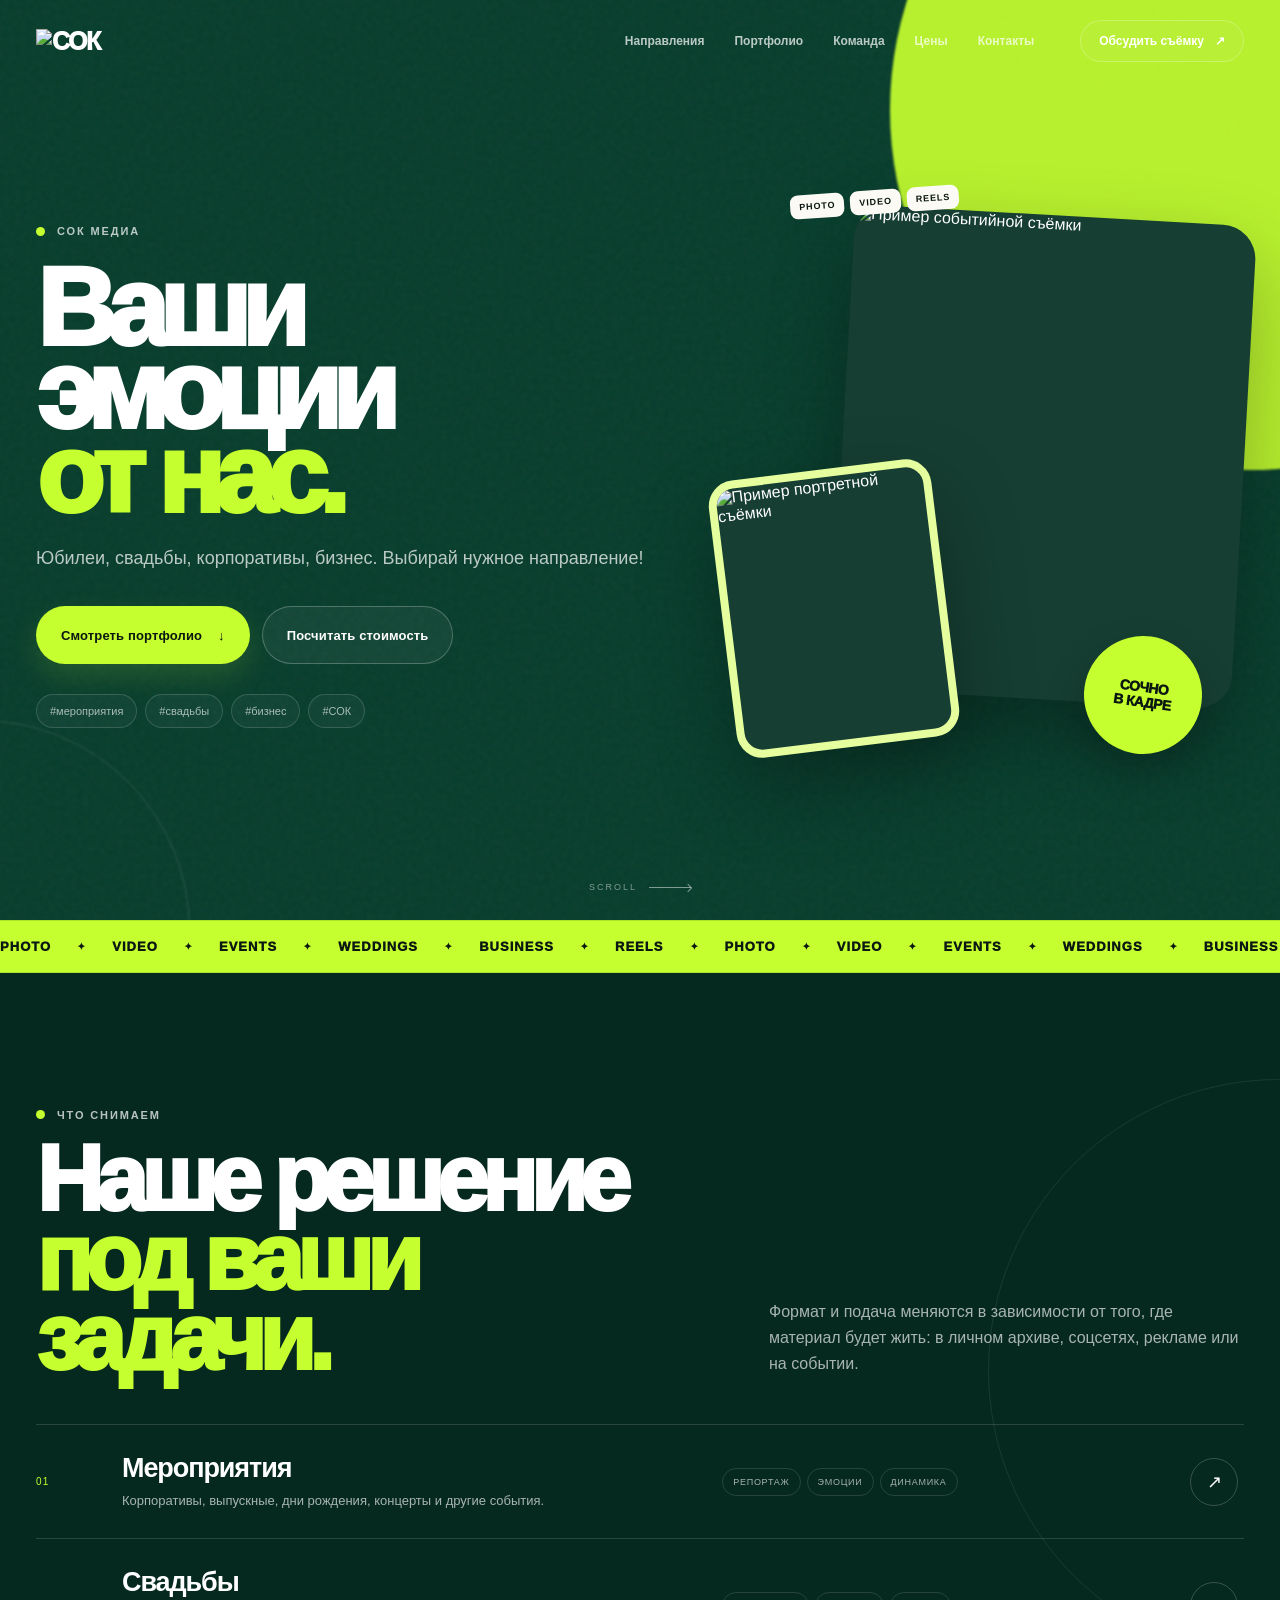
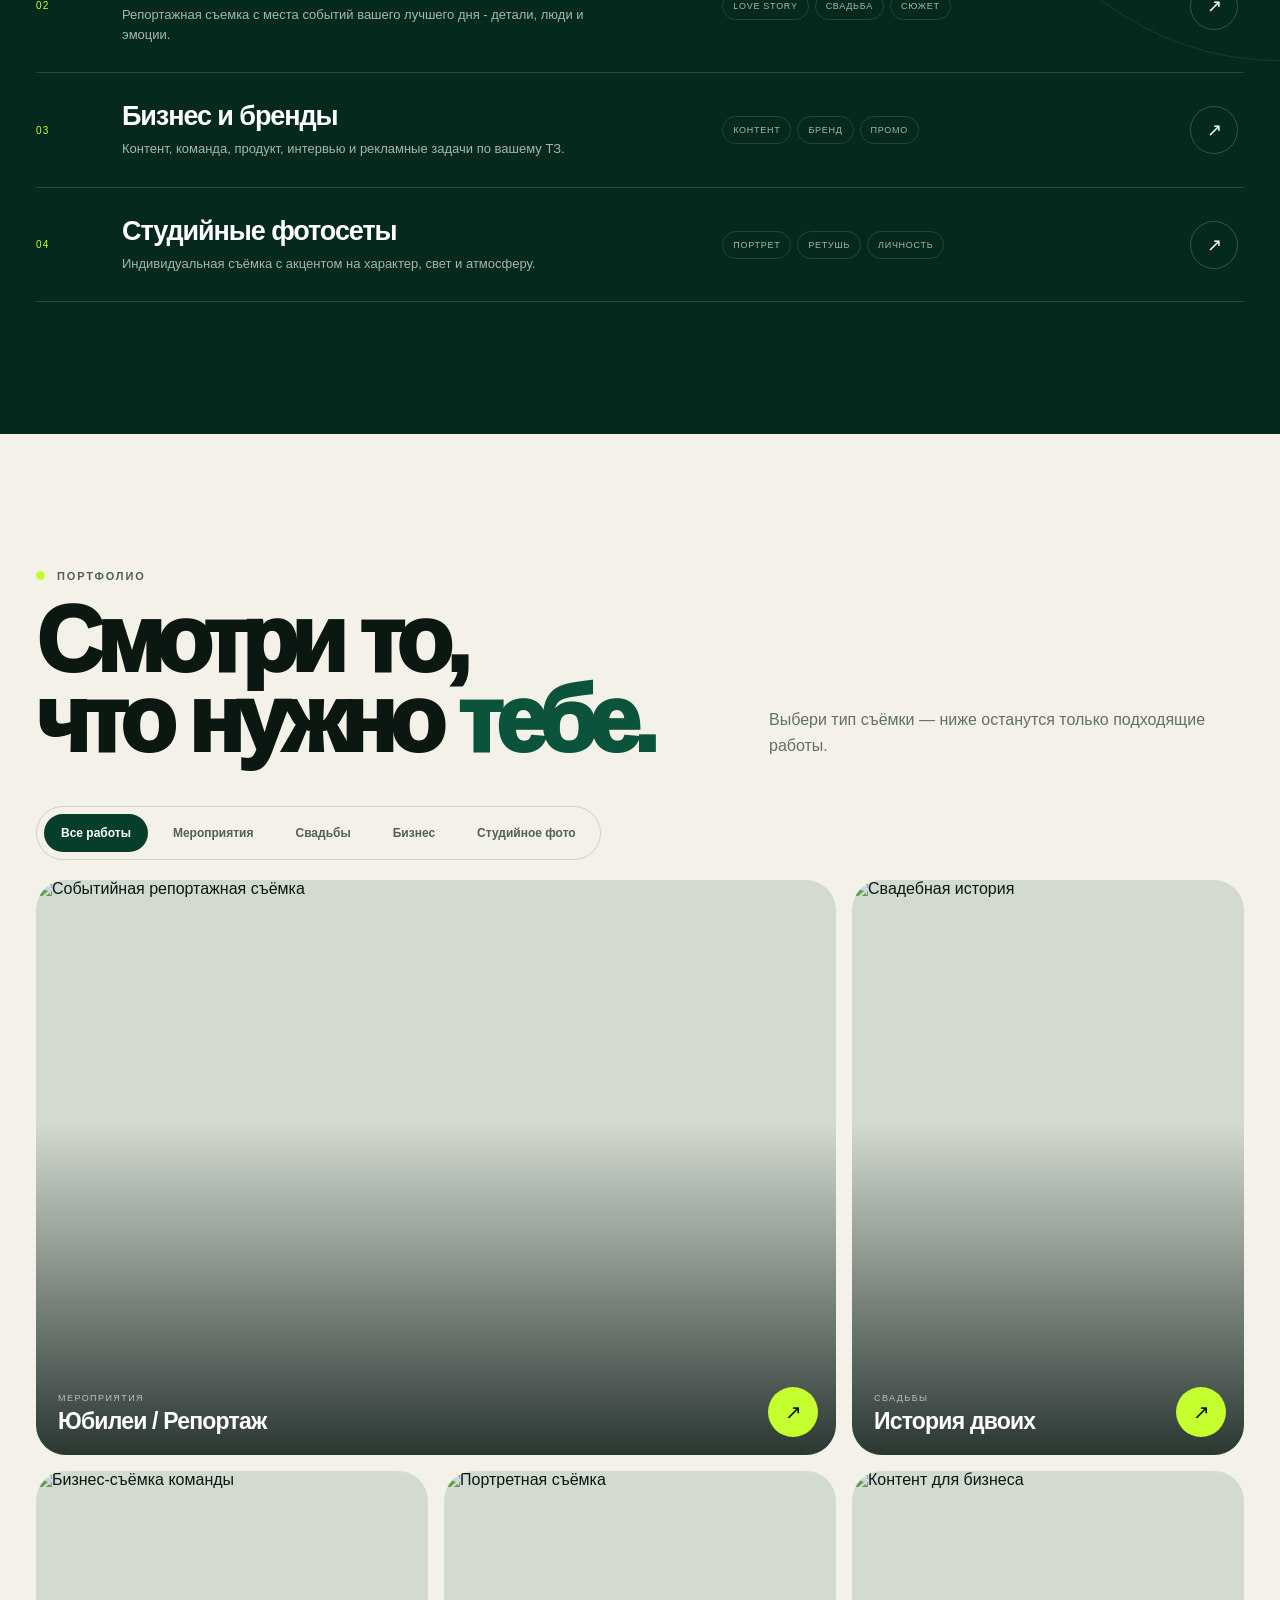
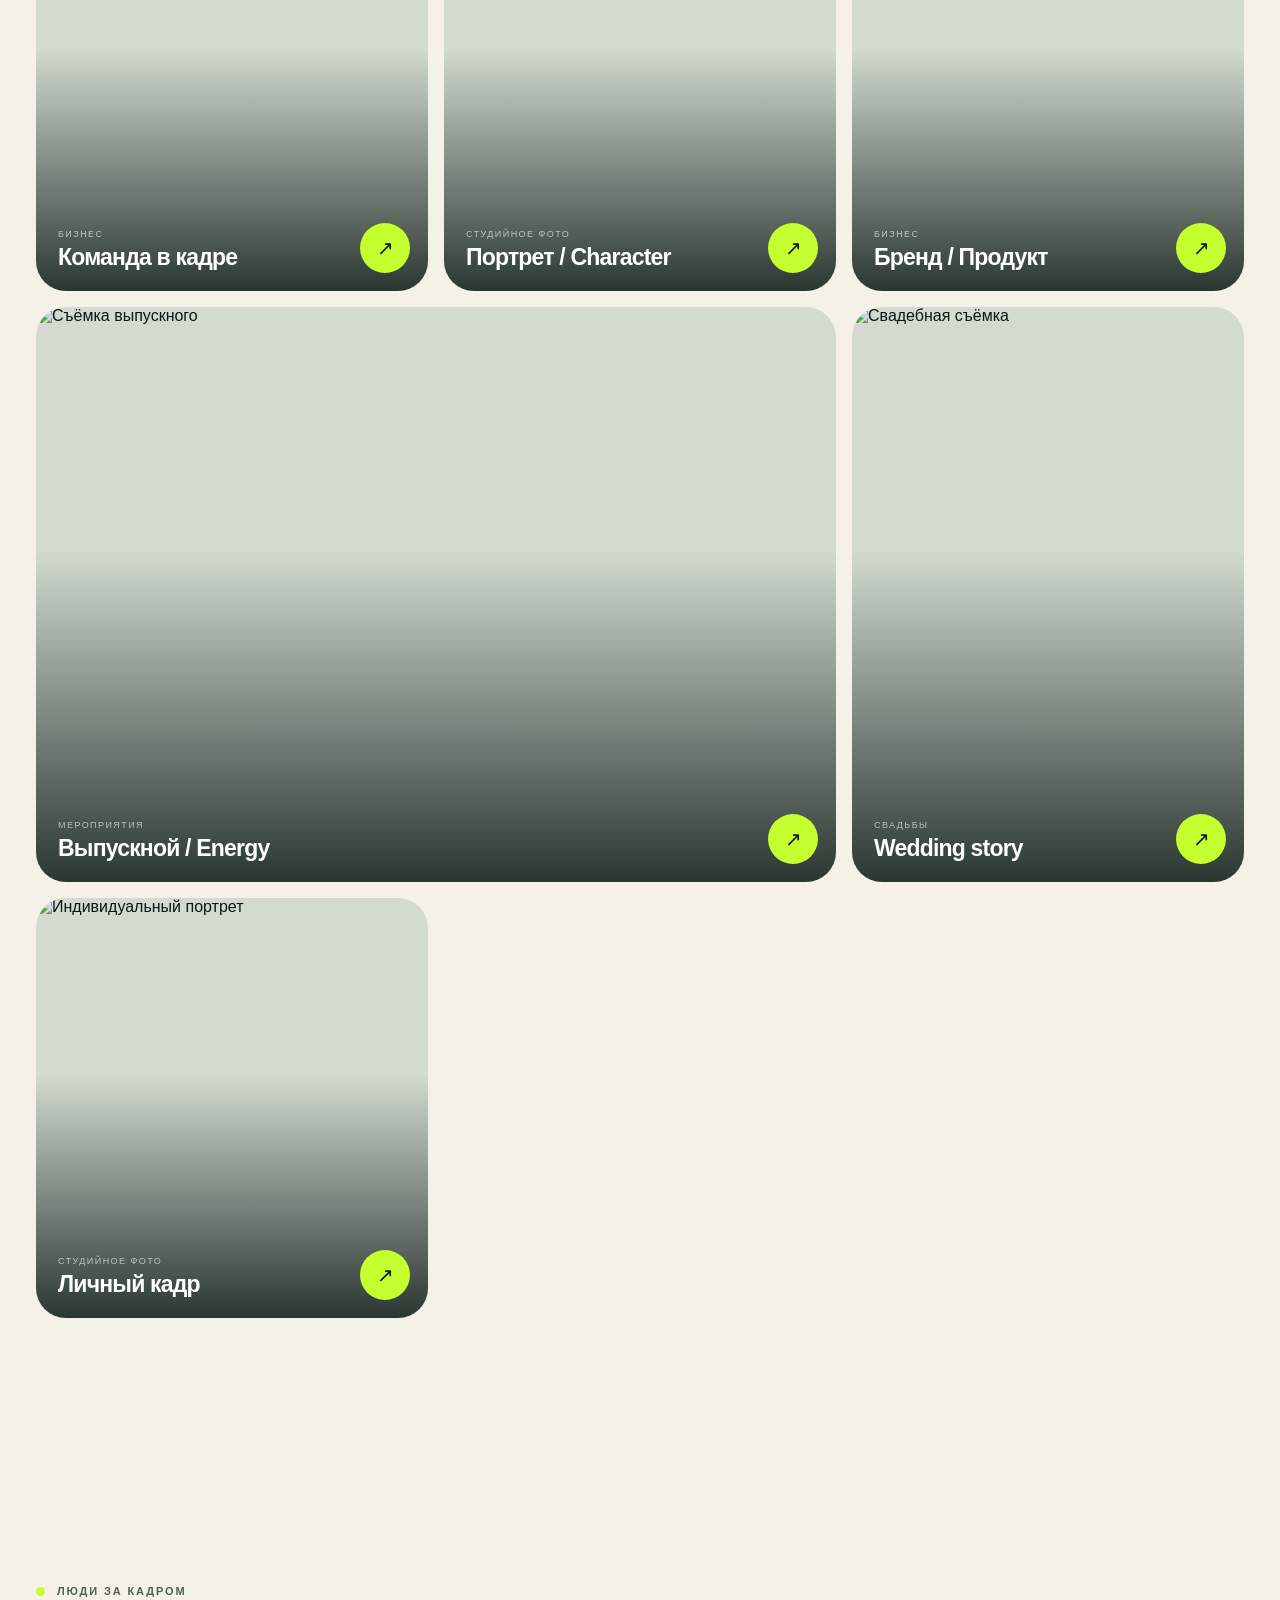
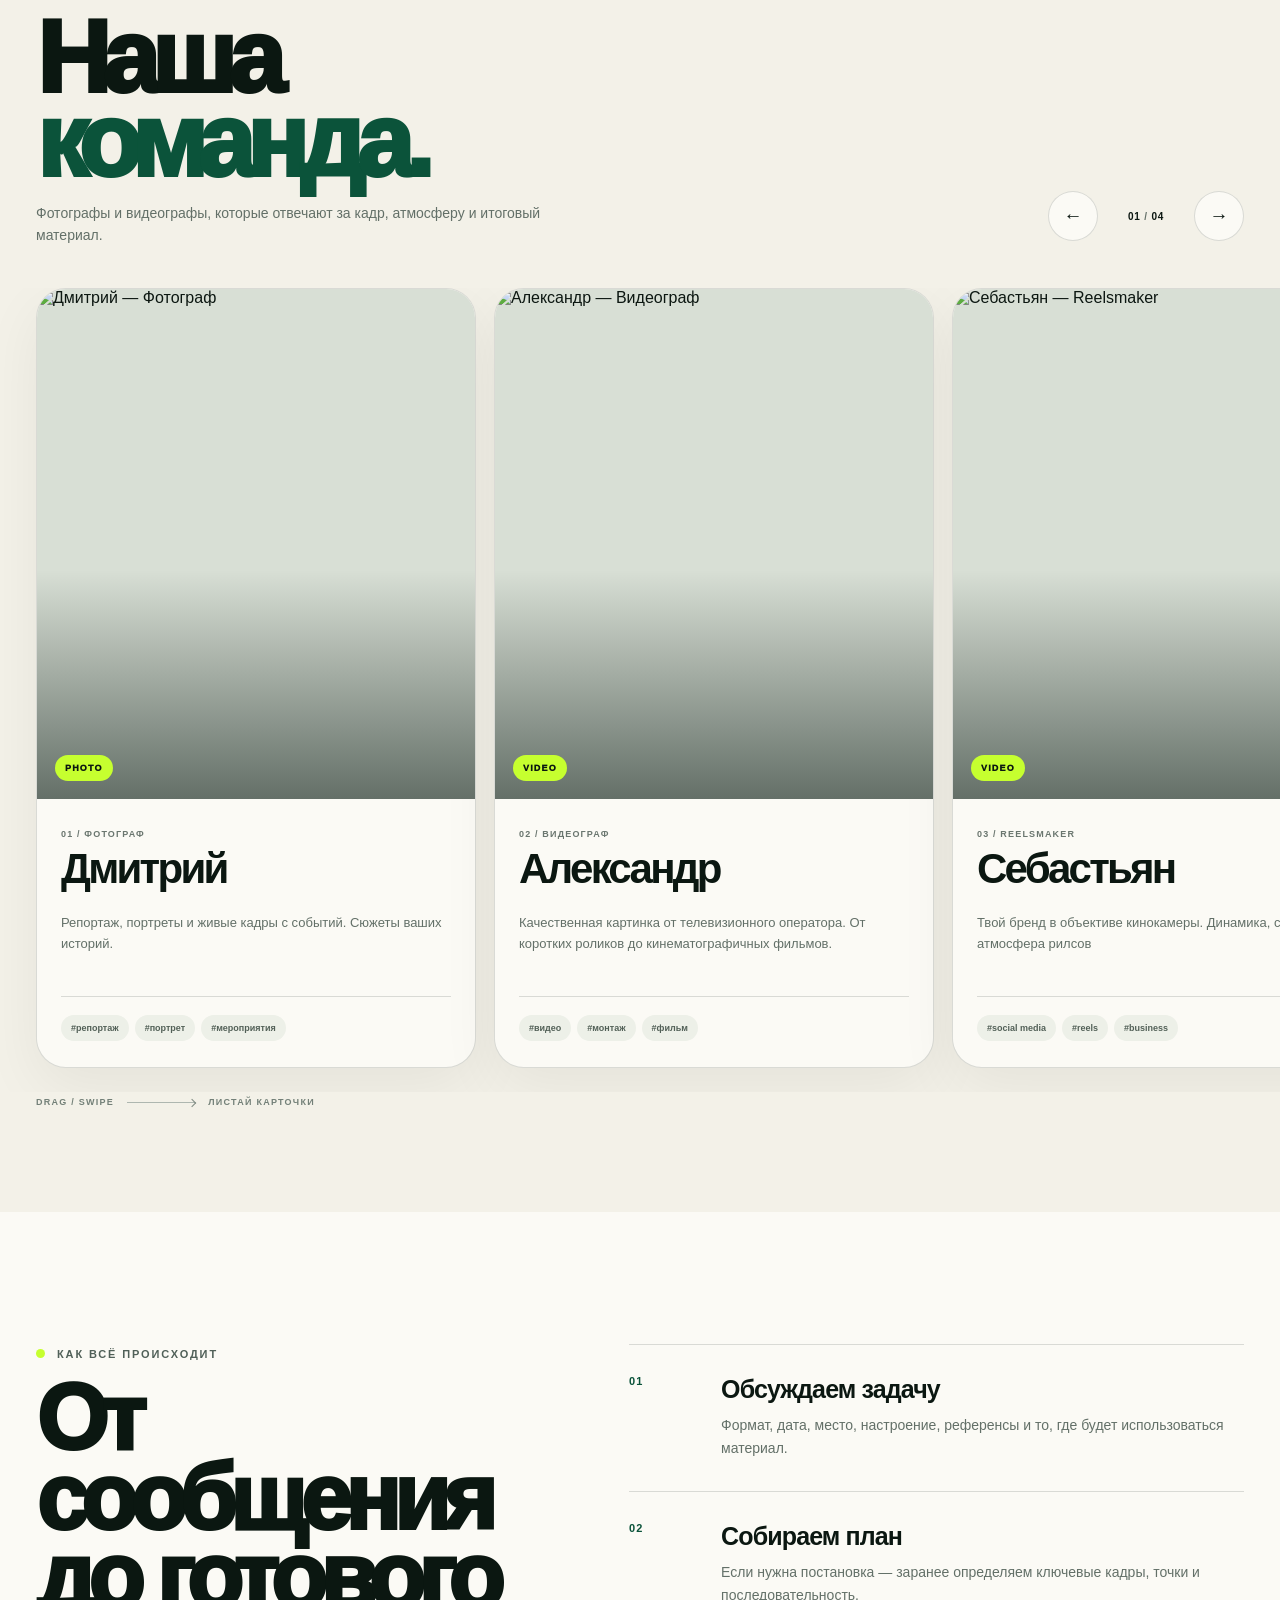
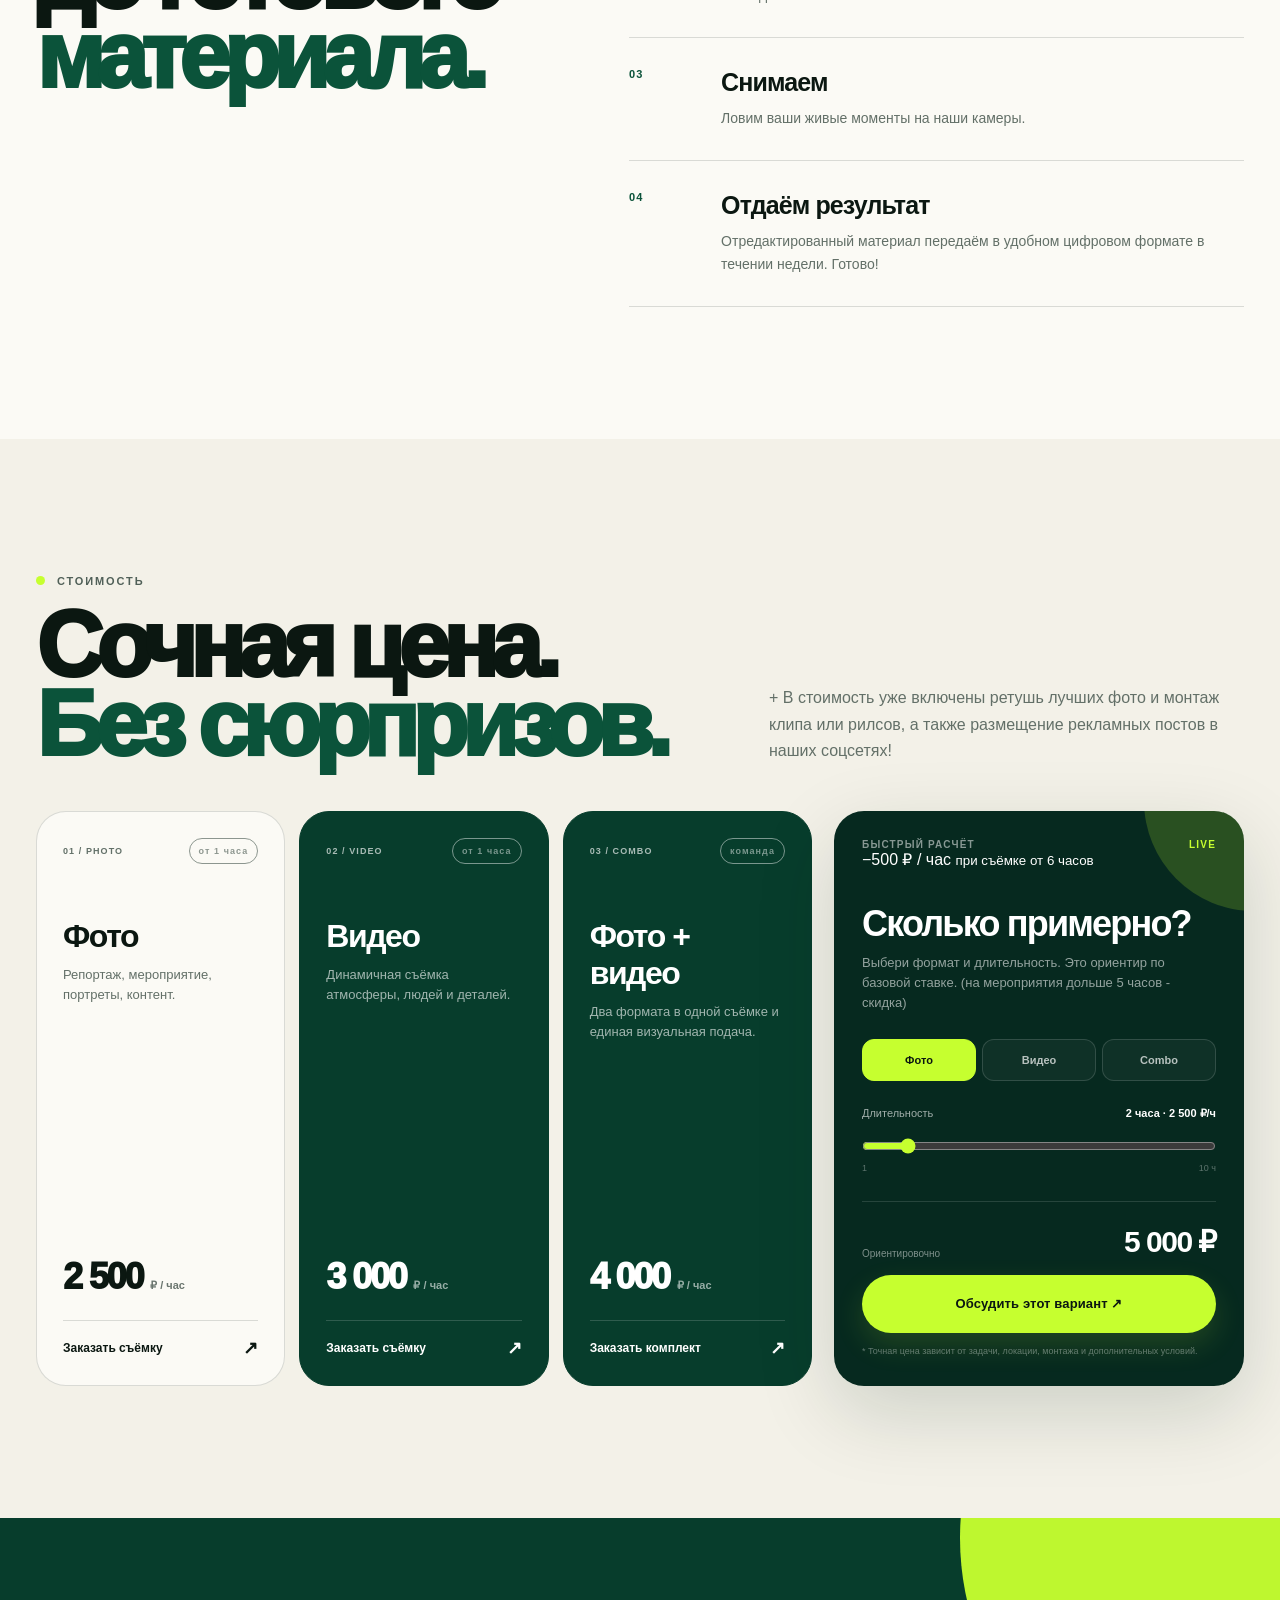
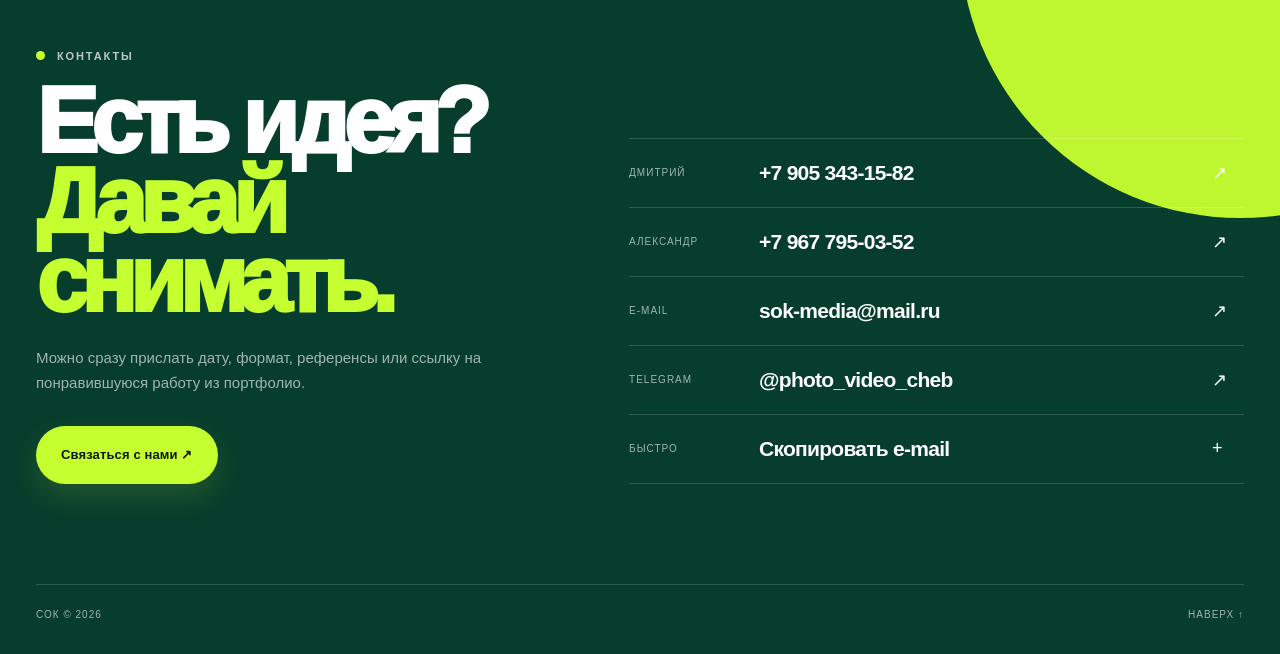
==== commit 7a912832: "Update index.html" ====
--- a/sok with adm panel/index.html
+++ b/sok with adm panel/index.html
@@ -356,6 +356,10 @@
 
           <aside class="calculator reveal" aria-label="Калькулятор стоимости">
             <div class="calc-head"><span id="calcHeadLabel">Быстрый расчёт</span><span class="calc-live" id="calcLiveLabel">LIVE</span></div>
+           <div class="duration-discount-badge">
+  <span>−500 ₽ / час</span>
+  <small>при съёмке от 6 часов</small>
+</div>
             <h3 id="calcTitle">Сколько примерно?</h3>
             <p id="calcDescription">Выбери формат и длительность. Это ориентир по базовой ставке.</p>
 
--- a/sok with adm panel/styles.css
+++ b/sok with adm panel/styles.css
@@ -364,3 +364,112 @@
 .no-animations .ticker-track{animation:none!important}
 .no-cursor-glow .cursor-glow{display:none!important}
 @media(max-width:760px){.brand-logo{max-height:44px}.team-intro,.process-lead{font-size:13px}}
+/* =========================================
+   MOBILE FIXES
+========================================= */
+
+/* Стабильнее отображаем жирные шрифты */
+body,
+button,
+input,
+a {
+  font-family:
+    Arial,
+    Helvetica,
+    sans-serif;
+}
+
+/* Не используем несуществующие веса 850 / 950 на мобильных */
+@media (max-width: 760px) {
+
+  .hero-copy h1,
+  .section-head h2,
+  .process-intro h2,
+  .contact-copy h2,
+  .team-card-copy h3,
+  .mobile-menu nav a {
+    font-weight: 900;
+  }
+
+  .btn,
+  .eyebrow,
+  .filter-btn,
+  .price-card,
+  .calc-plan {
+    font-weight: 700;
+  }
+
+  /* Первый экран — повышаем читаемость */
+  .hero::after {
+    content: "";
+    position: absolute;
+    inset: 0;
+    pointer-events: none;
+    z-index: 1;
+
+    background:
+      linear-gradient(
+        180deg,
+        rgba(6, 41, 31, .18) 0%,
+        rgba(6, 41, 31, .42) 42%,
+        rgba(6, 41, 31, .72) 100%
+      );
+  }
+
+  .hero-grid {
+    position: relative;
+    z-index: 2;
+  }
+
+  .hero-copy {
+    position: relative;
+    z-index: 5;
+  }
+
+  .hero-copy h1 {
+    text-shadow:
+      0 2px 16px rgba(0, 0, 0, .22);
+  }
+
+  .hero-lead {
+    color: rgba(255, 255, 255, .88);
+    text-shadow:
+      0 1px 12px rgba(0, 0, 0, .28);
+  }
+
+  /* Зелёный круг меньше мешает тексту */
+  .hero-blob-a {
+    opacity: .55;
+    right: -300px;
+    top: -260px;
+  }
+
+  /* Кнопки не ломаются на узких экранах */
+  .hero-actions .btn {
+    min-width: 0;
+    max-width: 100%;
+  }
+}
+
+
+/* =========================================
+   TEXT ARROWS — НЕ EMOJI
+========================================= */
+
+.project-arrow,
+.text-link span,
+.header-cta span,
+.contact-popover-item i,
+.contact-list i,
+.team-arrow,
+.lightbox-nav,
+.scroll-cue,
+.hero-actions span {
+  font-family:
+    Arial,
+    Helvetica,
+    sans-serif !important;
+
+  font-variant-emoji: text;
+  font-style: normal;
+}
